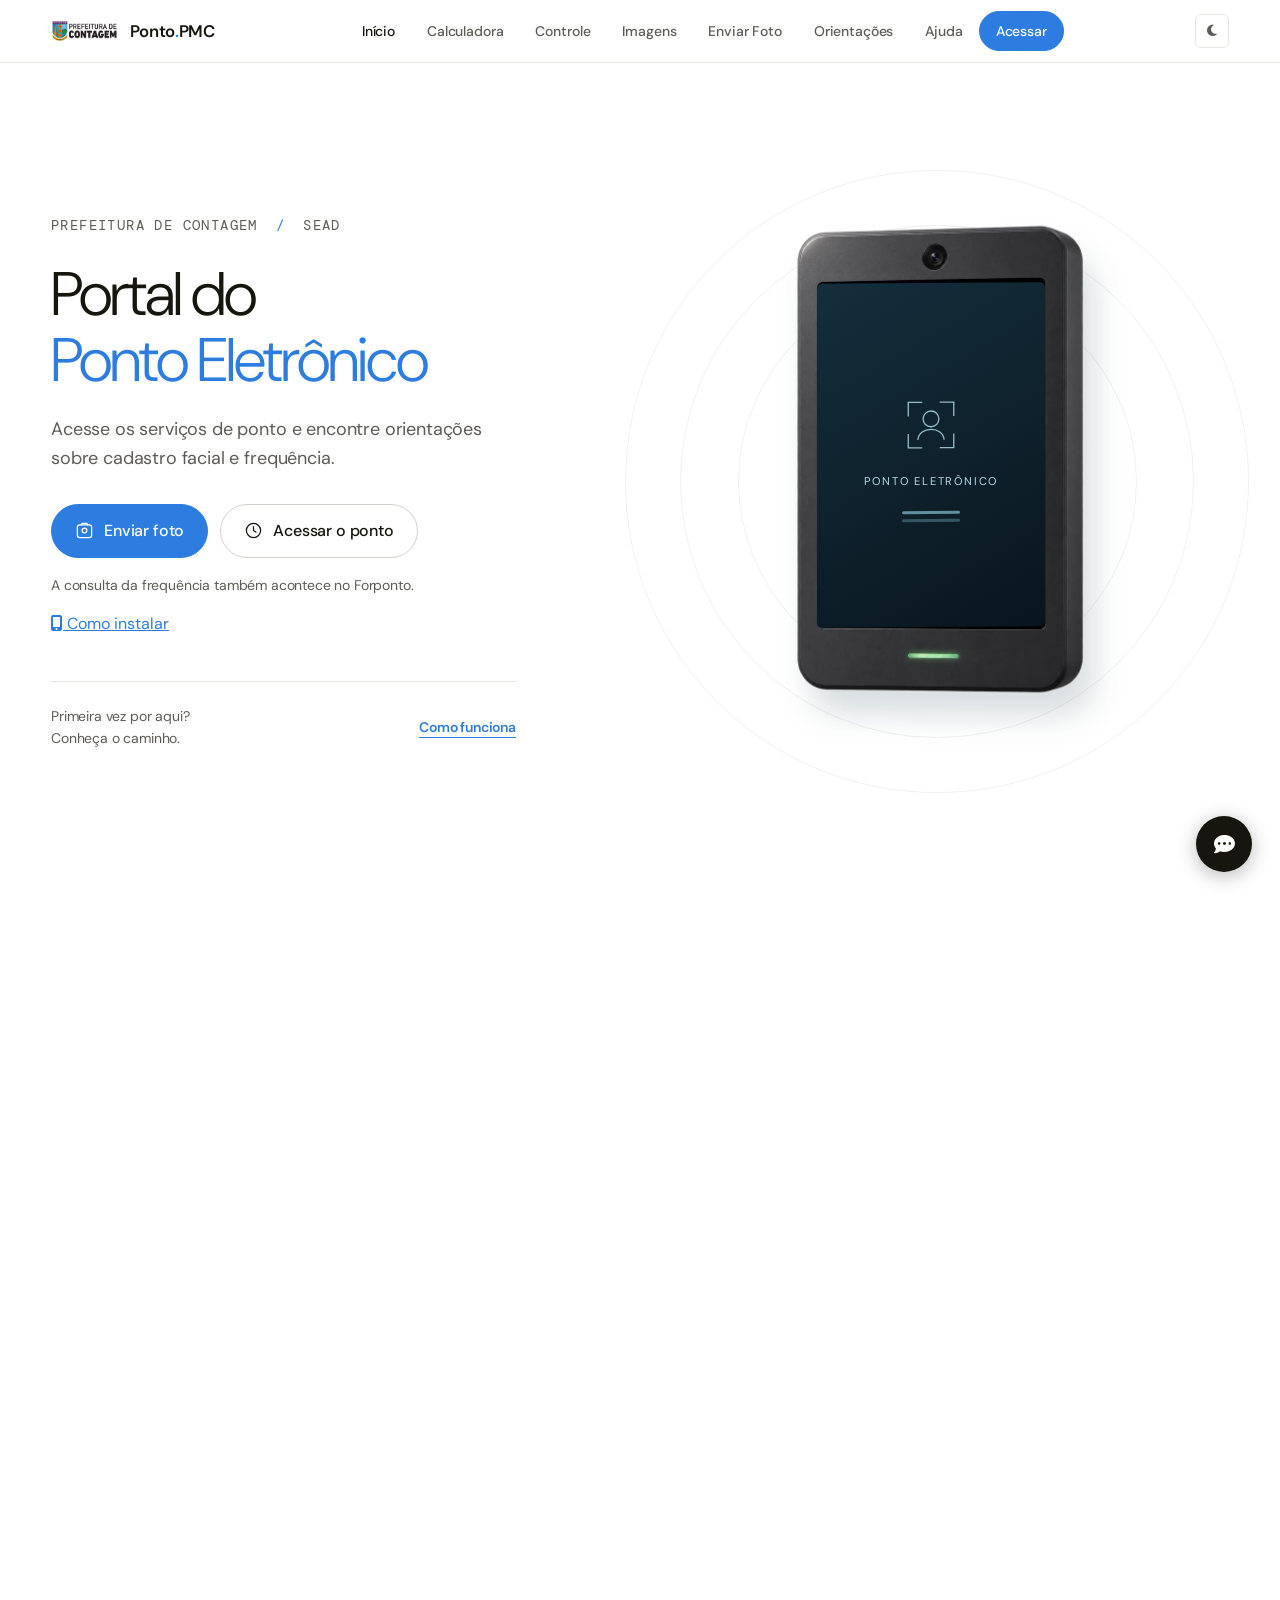
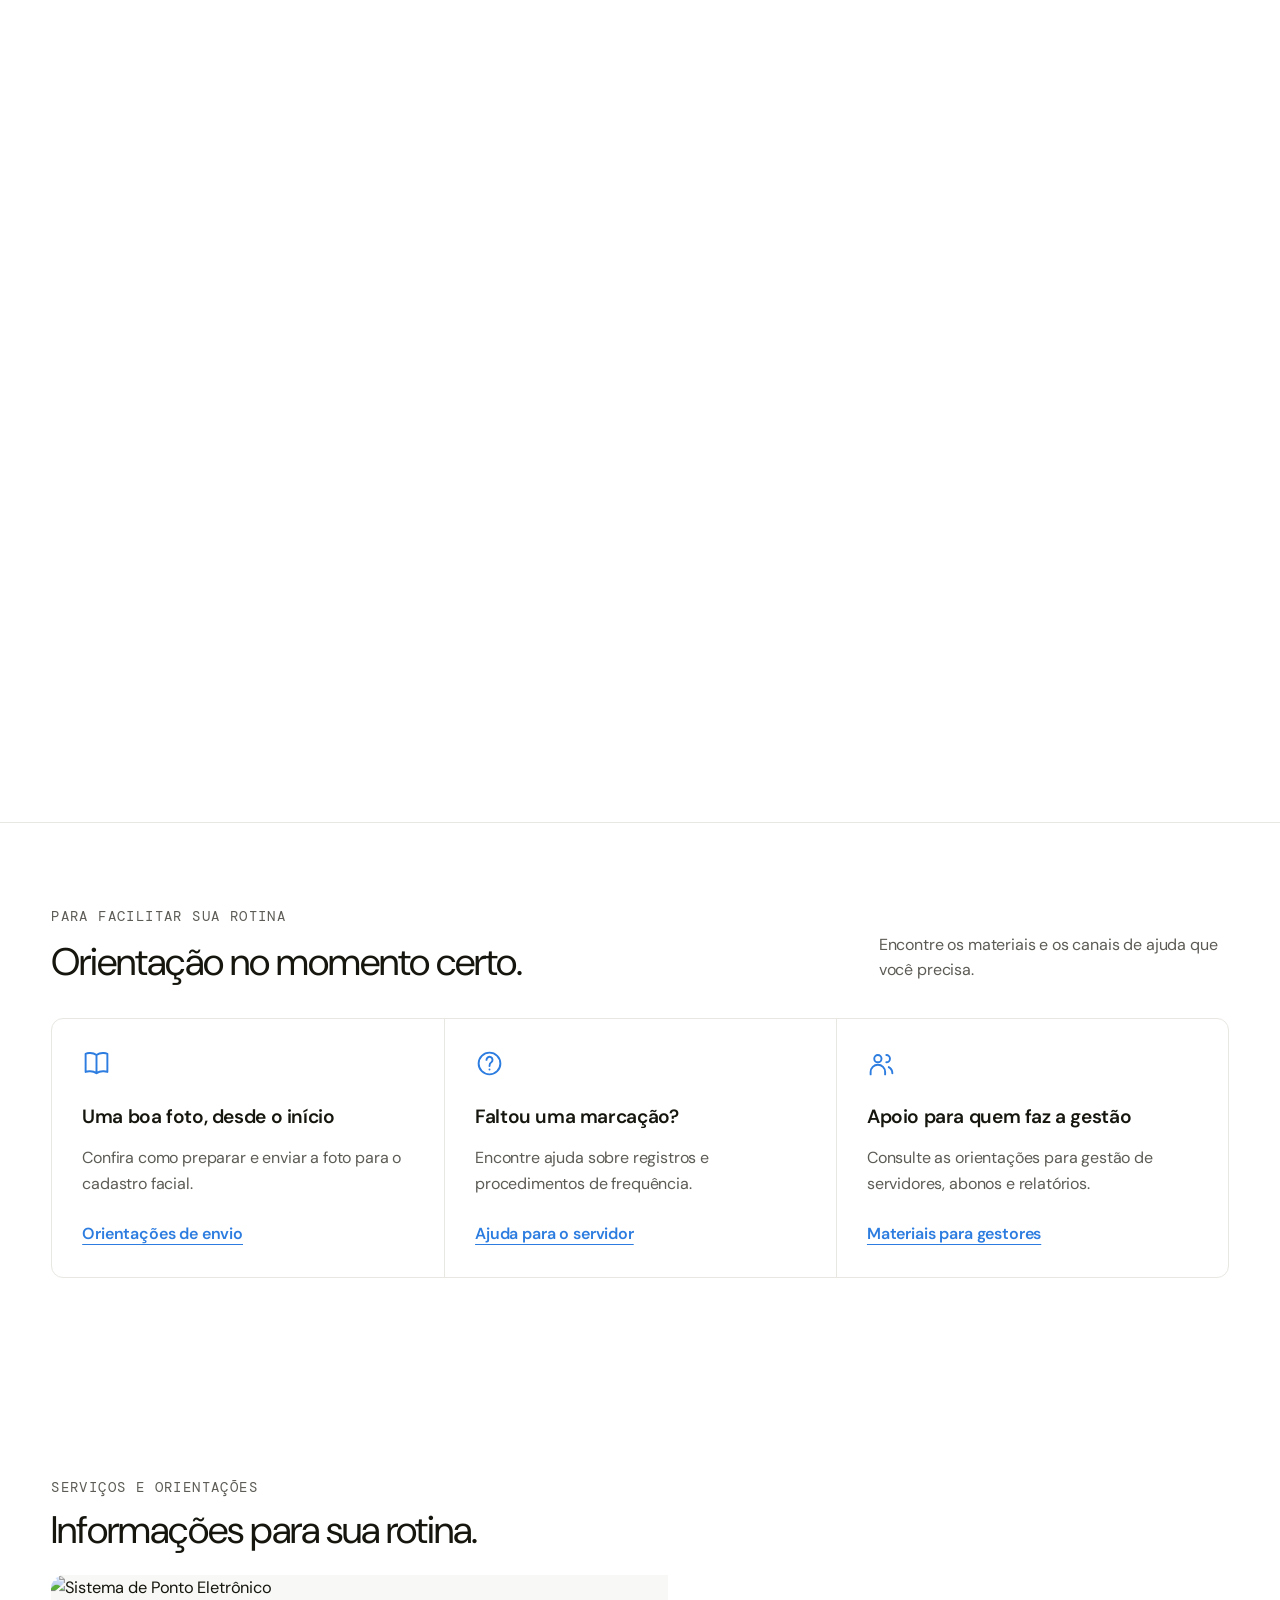
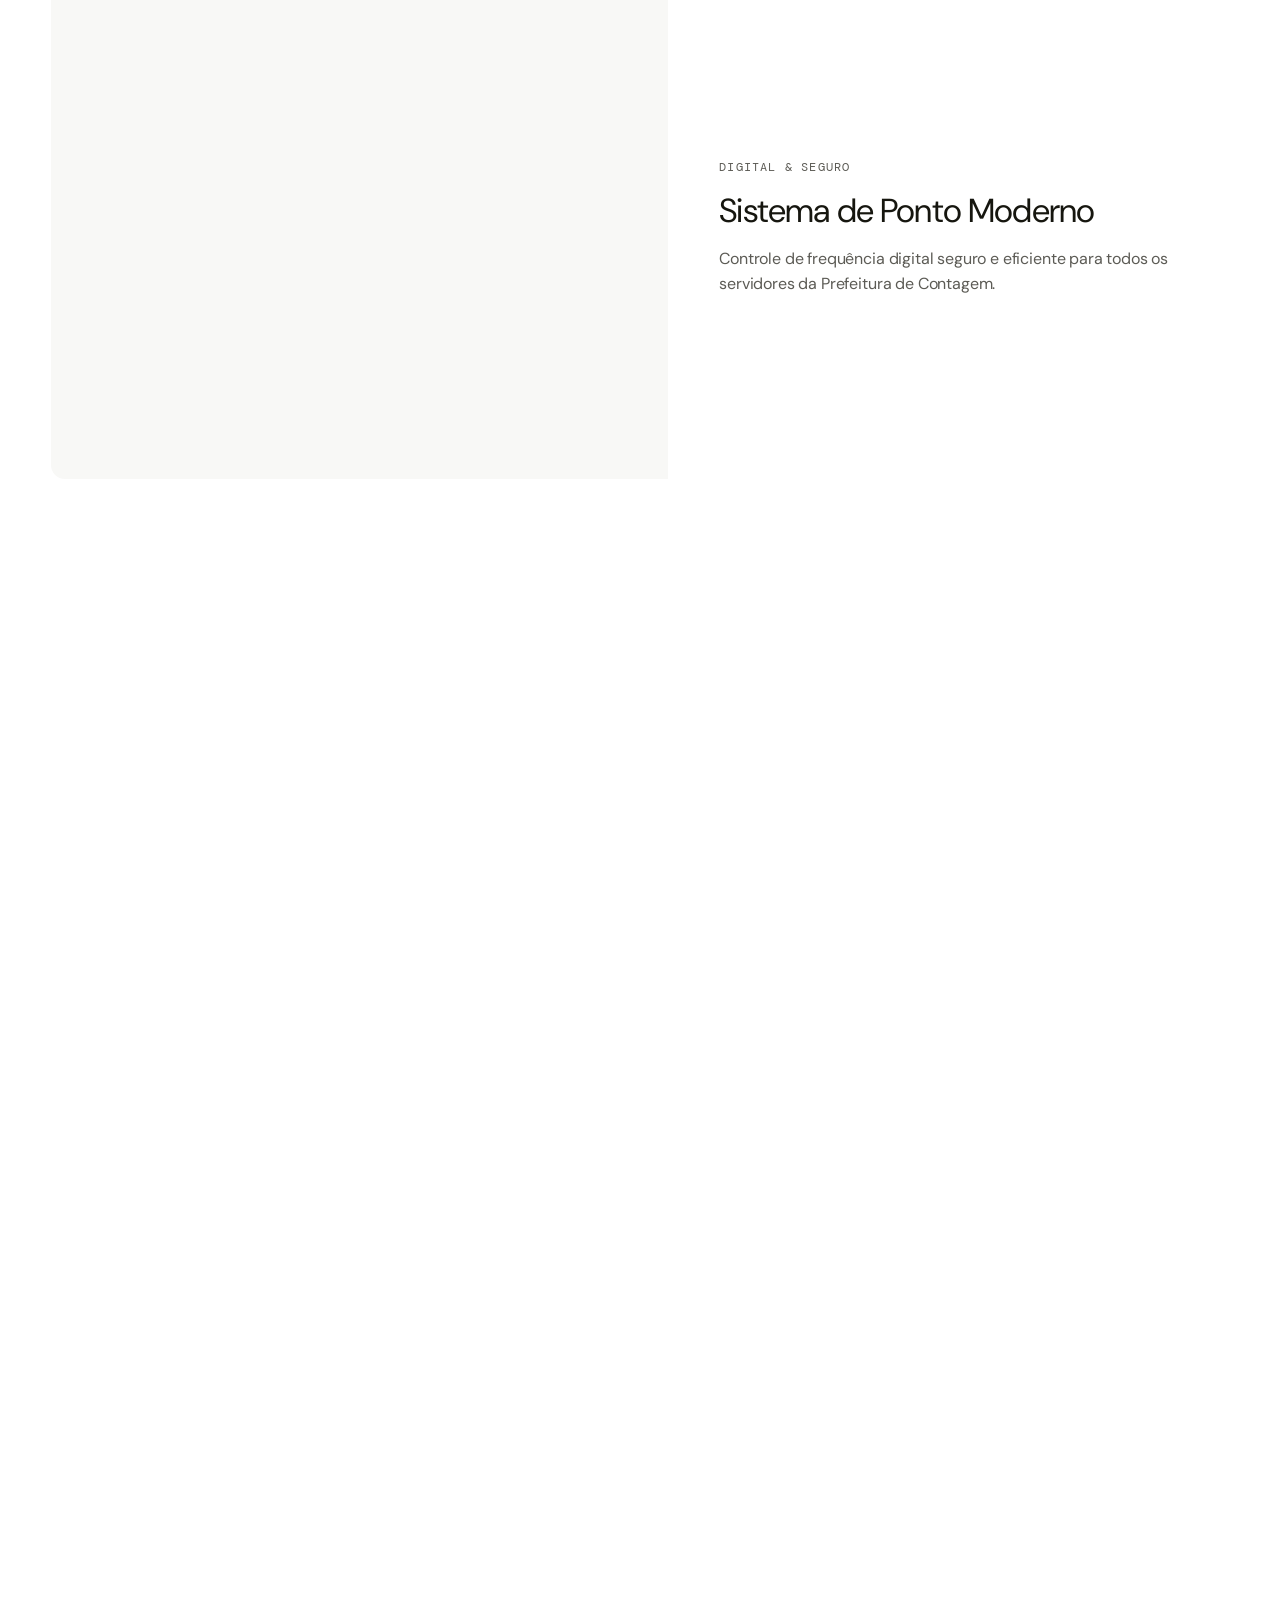
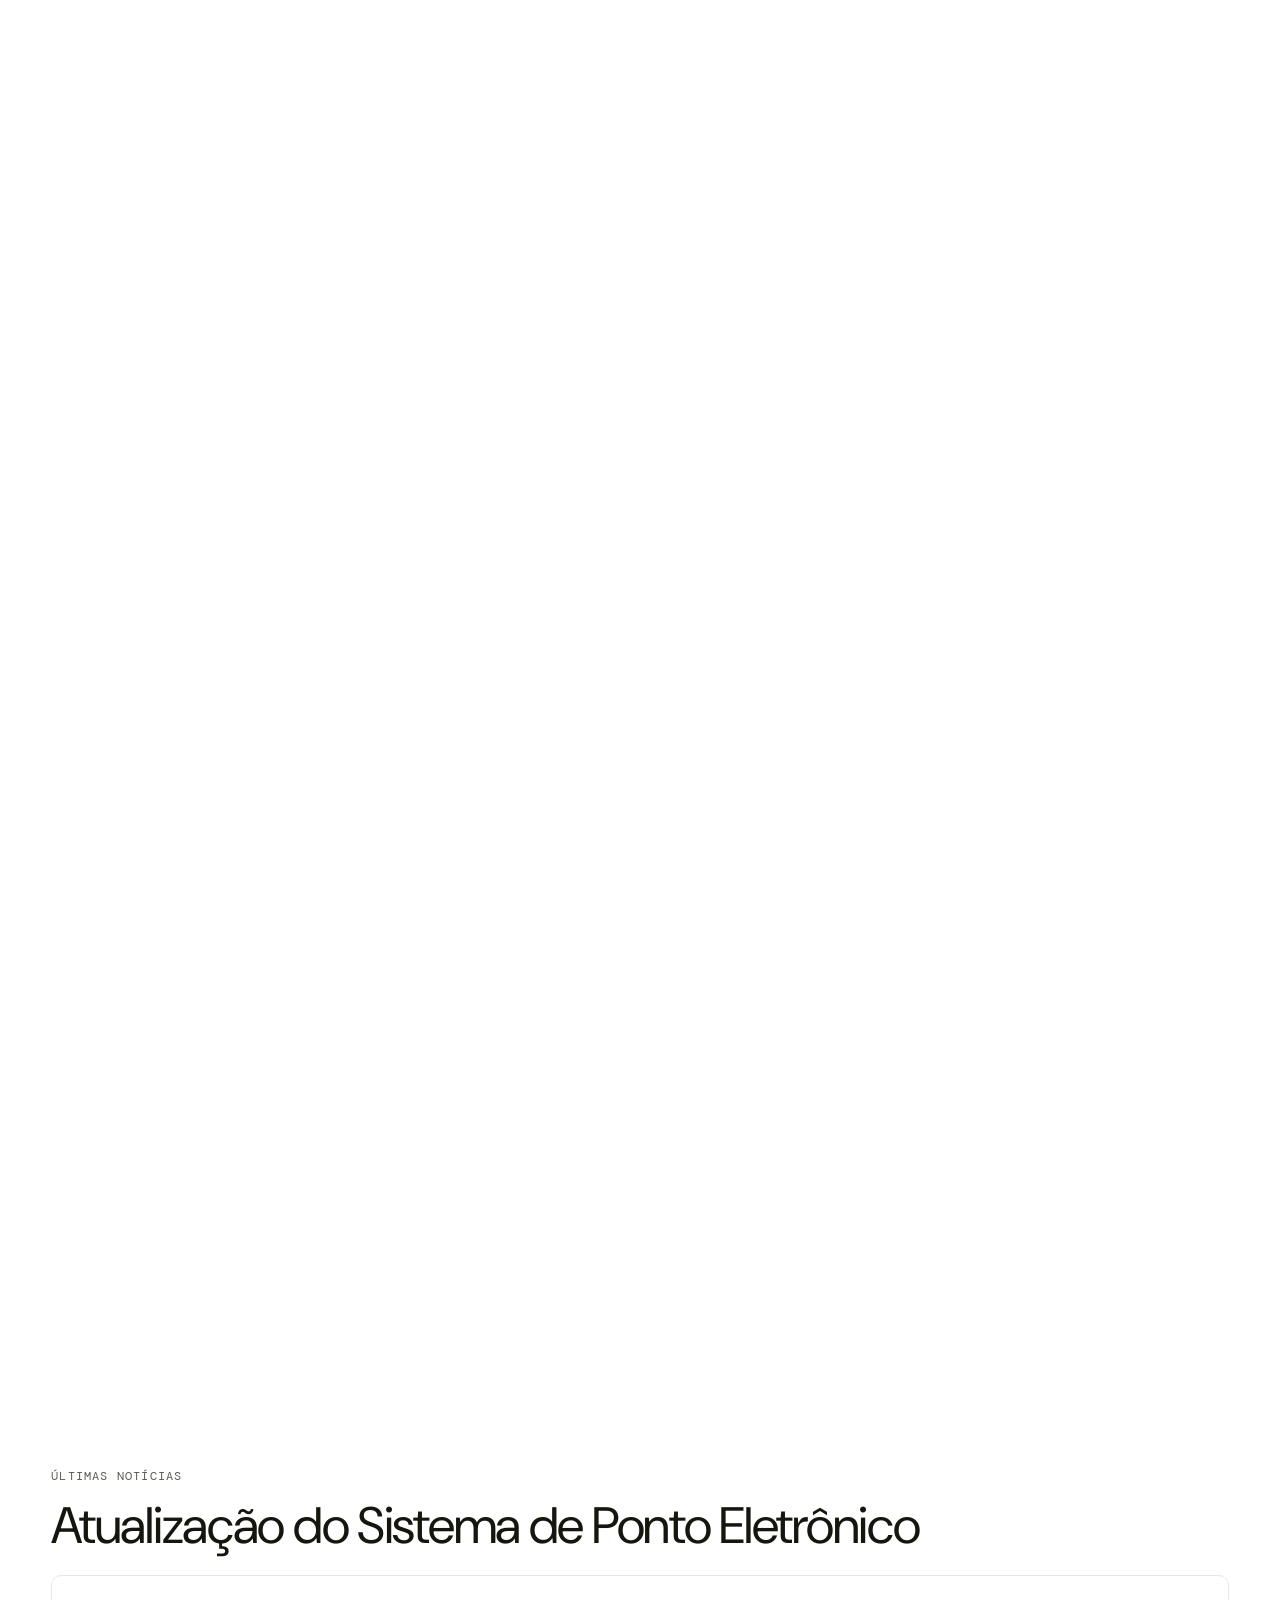
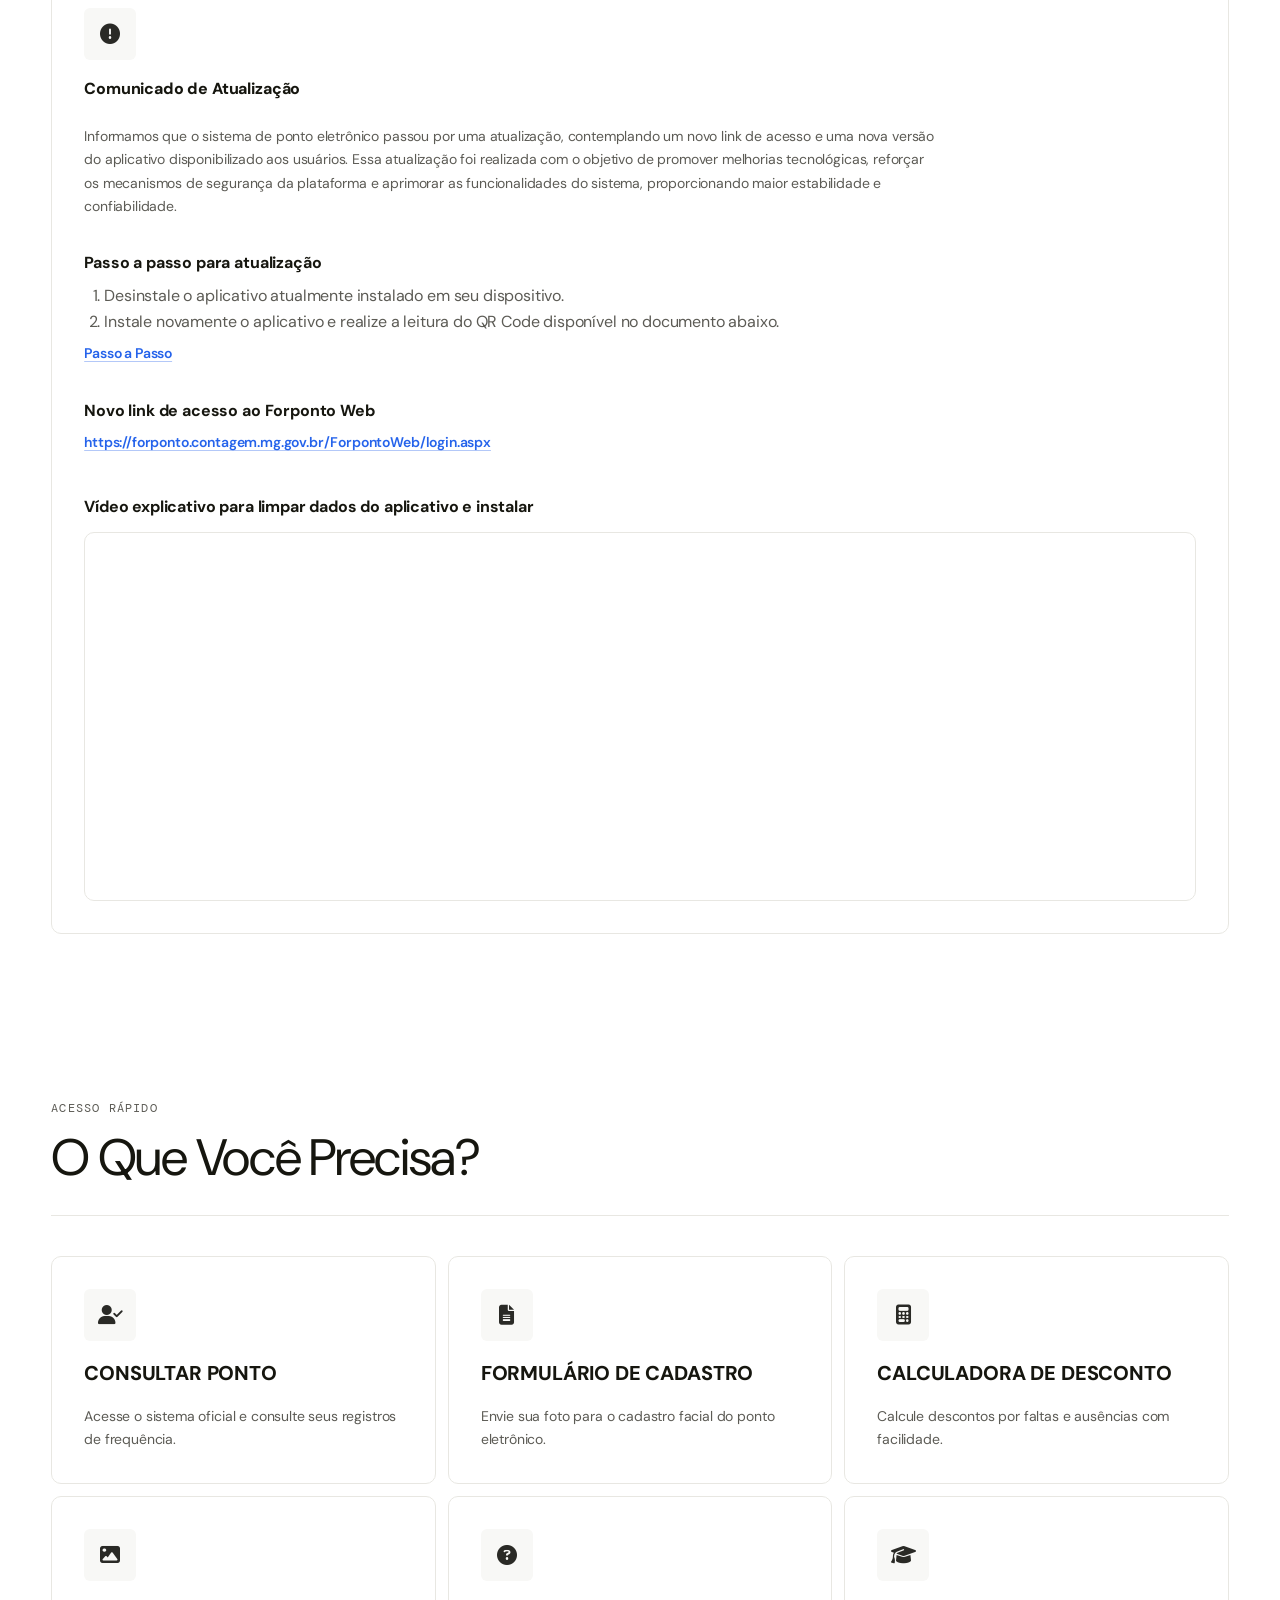
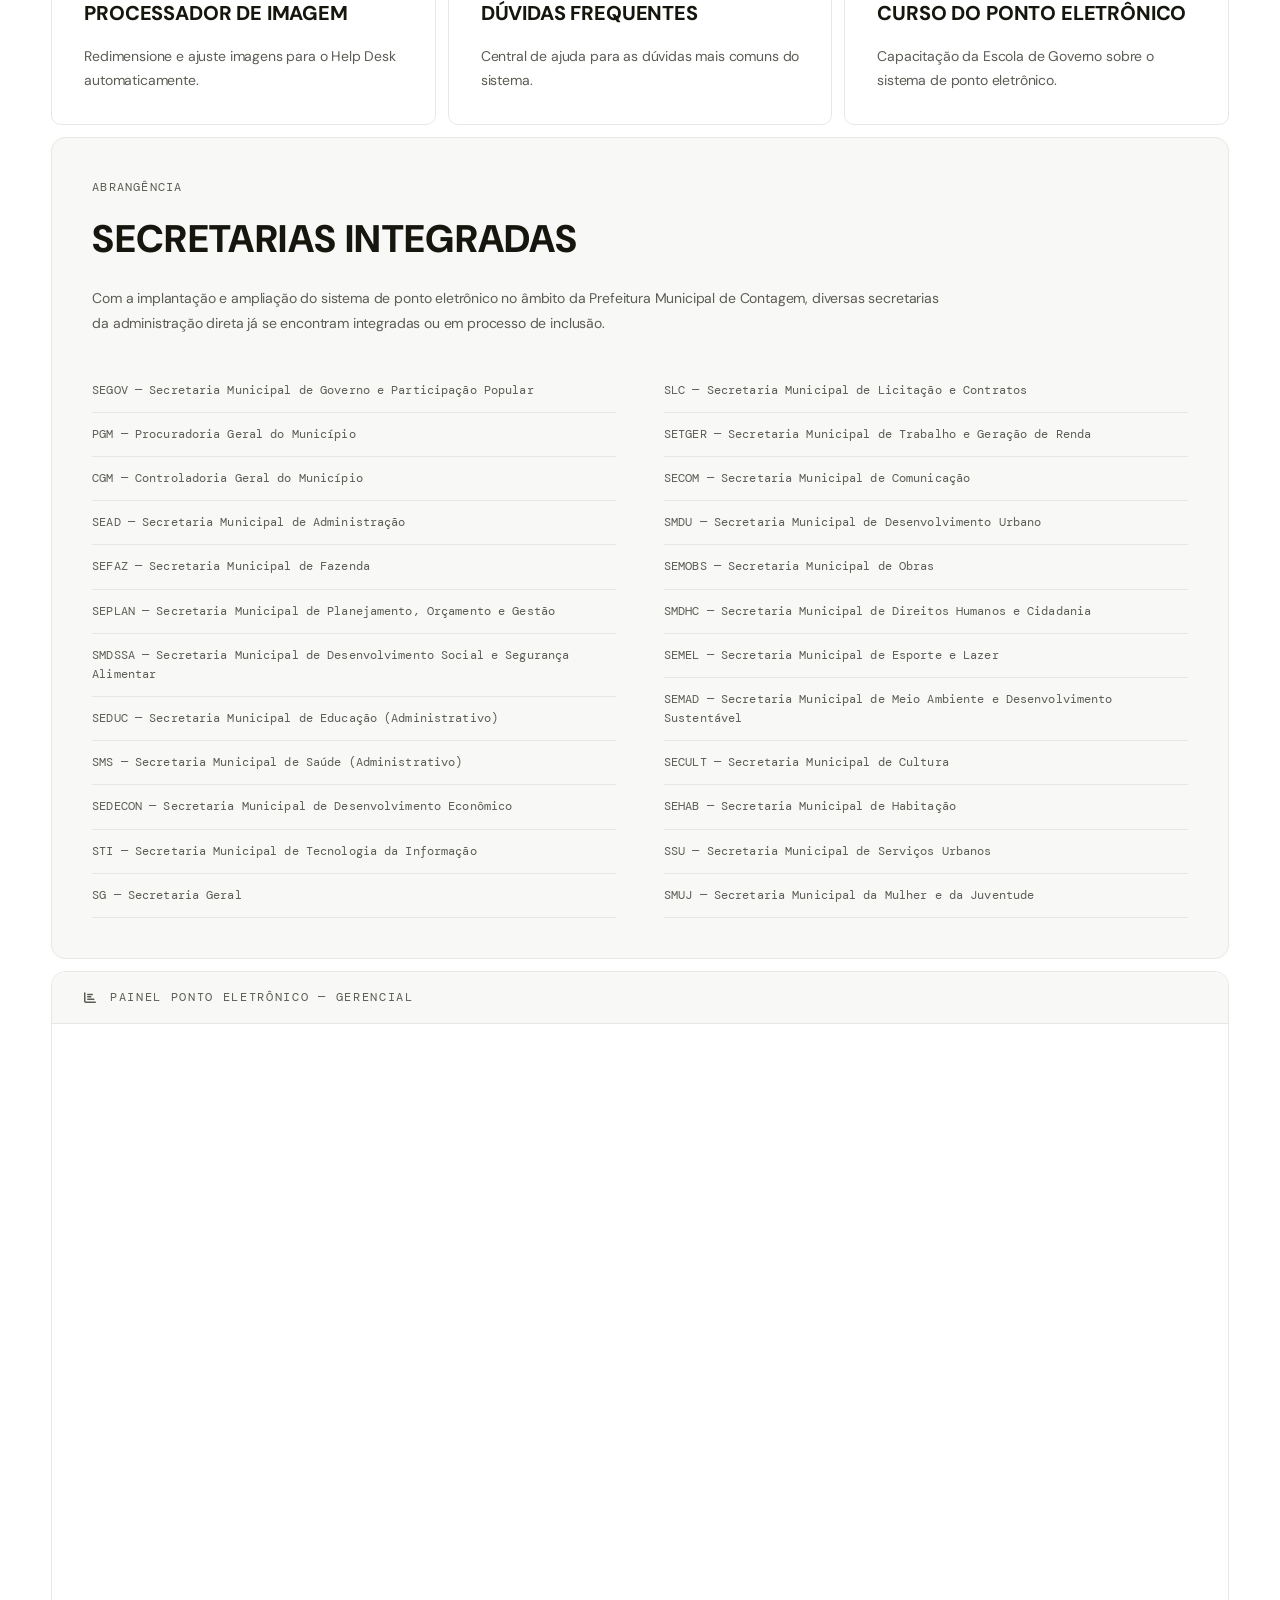
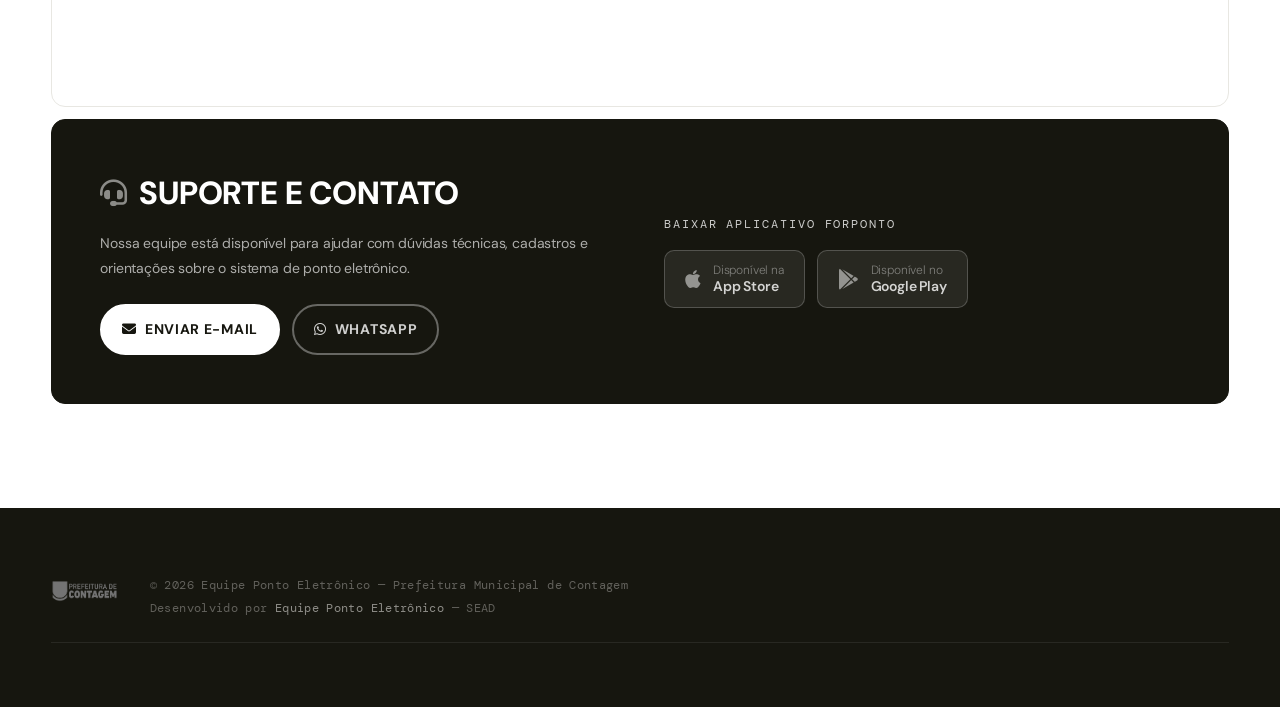
==== index.html @ c99c2c7b "Add files via upload" ====
<!DOCTYPE html>
<html lang="pt-BR">
<head>
  <meta charset="UTF-8" />
  <meta name="viewport" content="width=device-width, initial-scale=1.0" />
  <title>Portal do Ponto Eletrônico | Prefeitura de Contagem</title>
  <meta name="description" content="Acesse o ponto eletrônico de Contagem, envie sua foto para cadastro facial e encontre orientações sobre frequência." />
  <!-- Necessário para imagens do Google Drive não serem bloqueadas por política de referrer -->
  <meta name="referrer" content="no-referrer-when-downgrade" />
  <link rel="icon" type="image/png" href="https://i.ibb.co/fVRw238j/Ponto-removebg-preview.png" />
  <link rel="manifest" href="manifest.json" />
  <link rel="apple-touch-icon" href="icons/icon-192.png" />
  <meta name="theme-color" content="#ffffff" />
  <meta name="apple-mobile-web-app-capable" content="yes" />
  <meta name="apple-mobile-web-app-status-bar-style" content="default" />
  <link rel="stylesheet" href="style.css" />
  <link rel="stylesheet" href="faq.css" />
  <link href="https://cdnjs.cloudflare.com/ajax/libs/font-awesome/6.5.0/css/all.min.css" rel="stylesheet" />
  <link rel="stylesheet" href="accessibility.css" />
  <link rel="stylesheet" href="mobile-nav.css" />
  <link rel="stylesheet" href="home.css" />
  <noscript><link rel="stylesheet" href="home-static.css" /></noscript>
  <script src="home.js" defer></script>
  <script src="home-highlights.js" defer></script>
</head>
<body class="portal-home">
  <a class="skip-link" href="#main-content">Ir para o conteúdo principal</a>

  <!-- NAVBAR -->
  <nav class="site-nav" role="navigation" aria-label="Navegação principal">
    <div class="inner">
      <a class="nav-logo" href="index.html" aria-label="Ir para página inicial">
        <img src="assets/logo-prefeitura-contagem.png" alt="Prefeitura de Contagem" />
        <span class="nav-logo-text">Ponto<span>.</span>PMC</span>
      </a>
      <ul class="nav-links" id="navLinks" role="list">
        <li><a href="index.html" class="active" aria-current="page">Início</a></li>
        <li><a href="calculadora.html">Calculadora</a></li>
        <li><a href="controle.html">Controle</a></li>
        <li><a href="imagem.html">Imagens</a></li>
        <li><a href="foto.html">Enviar Foto</a></li>
        <li><a href="#orientacoes">Orientações</a></li>
        <li><a href="faq.html">Ajuda</a></li>
        <li>
          <a href="https://forponto.contagem.mg.gov.br/ForpontoWeb/login.aspx"
             target="_blank" rel="noopener"
             class="btn btn-primary btn-sm">
            Acessar
          </a>
        </li>
      </ul>
      <div class="nav-actions">
        <button class="theme-toggle-btn" id="themeToggle" aria-label="Alternar tema">
          <i class="fas fa-moon" id="themeIcon" aria-hidden="true"></i>
        </button>
        <button class="nav-hamburger" id="hamburger" aria-controls="navLinks" aria-label="Abrir menu" aria-expanded="false">
          <i class="fas fa-bars" aria-hidden="true"></i>
        </button>
      </div>
    </div>
  </nav>

  <main id="main-content" tabindex="-1">
    <section class="journey" aria-label="Conheça os serviços de ponto eletrônico">
      <div class="journey-layout container">
        <section class="home-intro" id="inicio" aria-labelledby="portal-title">
          <p class="home-kicker home-kicker-brand">PREFEITURA DE CONTAGEM <span aria-hidden="true">/</span> SEAD</p>
          <h1 id="portal-title">Portal do<br><span>Ponto Eletrônico</span></h1>
          <p class="home-lead">Acesse os serviços de ponto e encontre orientações sobre cadastro facial e frequência.</p>
          <div class="home-actions">
            <a class="home-button" href="foto.html"><svg viewBox="0 0 24 24" fill="none" stroke="currentColor" stroke-width="1.6" stroke-linecap="round" stroke-linejoin="round" aria-hidden="true"><rect x="3" y="5" width="18" height="16" rx="3"/><path d="m8 5 1-2h6l1 2"/><circle cx="12" cy="12" r="3"/></svg>Enviar foto</a>
            <a class="home-button secondary" href="https://forponto.contagem.mg.gov.br/ForpontoWeb/login.aspx" target="_blank" rel="noopener noreferrer"><svg viewBox="0 0 24 24" fill="none" stroke="currentColor" stroke-width="1.6" stroke-linecap="round" stroke-linejoin="round" aria-hidden="true"><circle cx="12" cy="12" r="9"/><path d="M12 7v5l3 2"/></svg>Acessar o ponto</a>
          </div>
          <p class="frequency-hint">A consulta da frequência também acontece no Forponto.</p>
          <button type="button" id="installPortal" hidden>Instalar portal</button>
          <p id="installHelp" class="install-help" role="status" aria-live="polite" hidden></p>
          <div class="intro-bottom"><p>Primeira vez por aqui?<br>Conheça o caminho.</p><a class="home-link" href="#cadastro">Como funciona</a></div>
        </section>

        <div class="visual-column">
          <div class="visual-sticky">
            <div class="demo-stage" aria-hidden="true">
              <div class="demo-orbit"></div>
              <div class="terminal">
                <img class="terminal-image" src="assets/home/terminal.webp" srcset="assets/home/terminal-mobile.webp 430w, assets/home/terminal.webp 814w" sizes="(max-width: 900px) 220px, (max-height: 650px) 220px, 46vw" width="814" height="1086" alt="" fetchpriority="high" />
                <div class="terminal-screen">
                  <div class="standby"><svg viewBox="0 0 64 64" fill="none" stroke-width="1.5"><path d="M6 22V6h16m20 0h16v16M6 42v16h16m20 0h16V42"/><circle cx="32" cy="25" r="9"/><path d="M17 49c1-16 29-16 30 0"/></svg><span>PONTO ELETRÔNICO</span><div class="standby-lines"></div></div>
                  <span class="confirm-symbol">✓</span>
                </div>
              </div>
              <div class="photo-travel"><img src="assets/home/retrato-ficticio.webp" width="240" height="300" alt="" loading="lazy" /><span class="photo-corners"></span></div>
              <div class="time-travel">08:00</div>
              <div class="report-card"><p class="report-label">Exemplo fictício</p><h3>Espelho de ponto</h3><table><thead><tr><th>Data</th><th>Marcação</th><th>Tipo</th></tr></thead><tbody><tr><td>05/11</td><td class="destination"><span>08:00</span></td><td>Entrada</td></tr></tbody></table><p class="report-foot">Uma marcação na sua frequência.</p></div>
            </div>
          </div>
        </div>

        <section class="home-step" id="cadastro" aria-labelledby="cadastro-title">
          <span class="step-label">Cadastro facial</span>
          <h2 id="cadastro-title">Tudo começa<br>com a sua foto.</h2>
          <p>Envie sua foto pelo formulário de cadastro facial. Antes do envio, consulte as orientações de enquadramento e os requisitos publicados na página.</p>
          <a class="home-link" href="foto.html">Enviar foto e ver orientações</a>
          <p class="step-note">O envio da foto faz parte do cadastro. A demonstração não representa aprovação automática.</p>
          <figure class="static-scene"><img src="assets/home/cena-cadastro.webp" alt="Foto de uma pessoa fictícia enquadrada no visor do terminal de ponto." width="960" height="700" loading="lazy" /><figcaption>Foto no visor.</figcaption></figure>
        </section>

        <section class="home-step" id="registro" aria-labelledby="registro-title">
          <span class="step-label">Registro de ponto</span>
          <h2 id="registro-title">Um registro.<br>Parte da sua rotina.</h2>
          <p>A modalidade de marcação depende da orientação aplicável ao servidor. Utilize o equipamento facial ou o Ponto Web conforme as orientações da sua unidade.</p>
          <a class="home-link" href="https://forponto.contagem.mg.gov.br/ForpontoWeb/login.aspx" target="_blank" rel="noopener noreferrer">Acessar o Forponto</a>
          <p class="step-note">Tem dúvidas sobre a marcação? Consulte a Central de Ajuda ou fale com a equipe do Ponto Eletrônico.</p>
          <figure class="static-scene"><img src="assets/home/cena-registro.webp" alt="Terminal com horário fictício 08:00 e um sinal ilustrativo de confirmação." width="960" height="700" loading="lazy" /><figcaption>Horário registrado.</figcaption></figure>
        </section>

        <section class="home-step" id="frequencia" aria-labelledby="frequencia-title">
          <span class="step-label">Consulta da frequência</span>
          <h2 id="frequencia-title">Sua jornada,<br>em um só lugar.</h2>
          <p>Acompanhe seus registros no espelho de ponto, dentro do Forponto. No exemplo ao lado, o horário de 08:00 passa a compor uma linha da frequência.</p>
          <a class="home-link" href="https://forponto.contagem.mg.gov.br/ForpontoWeb/login.aspx" target="_blank" rel="noopener noreferrer">Consultar no Forponto</a>
          <p class="step-note">Faltou uma marcação? Consulte as orientações na Central de Ajuda e verifique o procedimento com sua unidade.</p>
          <figure class="static-scene"><img src="assets/home/cena-frequencia.webp" alt="Exemplo fictício de espelho de ponto com uma entrada às 08:00." width="960" height="700" loading="lazy" /><figcaption>Horário no espelho de ponto.</figcaption></figure>
        </section>
      </div>
    </section>

    <div class="container">
      <section class="home-orientations" id="orientacoes" aria-labelledby="orientacoes-title">
        <div class="home-section-top"><div><span class="step-label">Para facilitar sua rotina</span><h2 id="orientacoes-title">Orientação no momento certo.</h2></div><p>Encontre os materiais e os canais de ajuda que você precisa.</p></div>
        <div class="orientation-grid">
          <article class="orientation-card"><svg viewBox="0 0 24 24" fill="none" stroke="currentColor" stroke-width="1.6" stroke-linecap="round" stroke-linejoin="round" aria-hidden="true"><path d="M12 5C8 2 3 4 3 4v15s5-2 9 1c4-3 9-1 9-1V4s-5-2-9 1Zm0 0v15"/></svg><h3>Uma boa foto, desde o início</h3><p>Confira como preparar e enviar a foto para o cadastro facial.</p><a class="home-link" href="foto.html">Orientações de envio</a></article>
          <article class="orientation-card"><svg viewBox="0 0 24 24" fill="none" stroke="currentColor" stroke-width="1.6" stroke-linecap="round" stroke-linejoin="round" aria-hidden="true"><circle cx="12" cy="12" r="9"/><path d="M9.5 9a2.5 2.5 0 1 1 4 2c-1 .6-1.5 1-1.5 3m0 3h.01"/></svg><h3>Faltou uma marcação?</h3><p>Encontre ajuda sobre registros e procedimentos de frequência.</p><a class="home-link" href="faq.html#usuario">Ajuda para o servidor</a></article>
          <article class="orientation-card"><svg viewBox="0 0 24 24" fill="none" stroke="currentColor" stroke-width="1.6" stroke-linecap="round" stroke-linejoin="round" aria-hidden="true"><circle cx="9" cy="8" r="3"/><path d="M3 21v-2a6 6 0 0 1 12 0v2m1-16a3 3 0 0 1 0 6m2 4a6 6 0 0 1 3 5"/></svg><h3>Apoio para quem faz a gestão</h3><p>Consulte as orientações para gestão de servidores, abonos e relatórios.</p><a class="home-link" href="faq.html#gestor">Materiais para gestores</a></article>
        </div>
      </section>

      <!-- CAROUSEL -->
      <section class="modern-carousel scroll-highlights" id="informacoes" aria-labelledby="highlights-title"><div class="highlights-pin"><div class="highlights-heading"><span class="step-label">Serviços e orientações</span><h2 id="highlights-title">Informações para sua rotina.</h2></div>
        <div class="carousel-wrapper">
          <div class="carousel-track" id="carouselTrack">

            <div class="carousel-item active">
              <div class="carousel-content">
                <div class="carousel-image">
                  <img src="https://lh3.googleusercontent.com/d/1boR5geD3cC2OT7HCd71V7aV7h6JuxRzr" alt="Sistema de Ponto Eletrônico" loading="lazy"/>
                </div>
                <div class="carousel-text">
                  <span class="eyebrow">Digital &amp; Seguro</span>
                  <h3>Sistema de Ponto Moderno</h3>
                  <p>Controle de frequência digital seguro e eficiente para todos os servidores da Prefeitura de Contagem.</p>
                </div>
              </div>
            </div>

            <div class="carousel-item">
              <div class="carousel-content">
                <div class="carousel-image">
                  <a href="https://drive.google.com/uc?id=19SWZsRNQ-8Bsw2WJKbl1MmO6sEXyFOXp" target="_self">
                    <img src="https://lh3.googleusercontent.com/d/1CUlh1LubDzA6FD3umnxBwYyg--aT_yEx" alt="Legislação do Ponto Eletrônico" loading="lazy"/>
                  </a>
                </div>
                <div class="carousel-text">
                  <span class="eyebrow">Legislação</span>
                  <h3>Marco Legal do Controle de Ponto</h3>
                  <p>Decreto Nº 1237, de 06 de Junho de 2024</p>
                  <p>Portaria SEAD Nº. 13, de 04 de Junho de 2025</p><a class="home-link" href="https://drive.google.com/uc?id=19SWZsRNQ-8Bsw2WJKbl1MmO6sEXyFOXp">Consultar legislação</a>
                </div>
              </div>
            </div>

            <div class="carousel-item">
              <div class="carousel-content">
                <button type="button" class="carousel-image app-download-image" onclick="redirectToAppStore()" aria-label="Baixar aplicativo Forponto">
                  <img src="https://lh3.googleusercontent.com/d/1h_pU8L-ES1XYBt2Xg-W1vllGnlDdbgXD" alt="" loading="lazy"/>
                  <div class="download-overlay">
                    <i class="fas fa-download" aria-hidden="true"></i>
                    <span>Baixar App</span>
                  </div>
                </button>
                <div class="carousel-text">
                  <span class="eyebrow">Mobile</span>
                  <h3>Acesso via Smartphone</h3>
                  <p>Consulte registros, baixe relatórios e acompanhe sua frequência diretamente pelo celular.</p>
                  <div class="os-detection" id="osDetection"><small>Detectando plataforma...</small></div>
                </div>
              </div>
            </div>

            <div class="carousel-item">
              <div class="carousel-content">
                <div class="carousel-image">
                  <img src="https://lh3.googleusercontent.com/d/1dtRwEeJxICbb_ubb5tHD4nhTMYv47X8U" alt="Suporte Técnico" loading="lazy"/>
                </div>
                <div class="carousel-text">
                  <span class="eyebrow">Suporte</span>
                  <h3>Atendimento Especializado</h3>
                  <p>Nossa equipe está pronta para ajudar com dúvidas, problemas técnicos e orientações sobre o sistema.</p><a class="home-link" href="#suporte-title">Encontrar atendimento</a>
                </div>
              </div>
            </div>

            <div class="carousel-item">
              <div class="carousel-content">
                <div class="carousel-image">
                  <img src="https://lh3.googleusercontent.com/d/1odnmFB0usfYO13DNaLhBCLWtjs7AmWb0" alt="Relatórios" loading="lazy"/>
                </div>
                <div class="carousel-text">
                  <span class="eyebrow">Relatórios</span>
                  <h3>Histórico Detalhado</h3>
                  <p>Acesso completo ao histórico de frequência com relatórios organizados e fáceis de entender.</p><a class="home-link" href="https://forponto.contagem.mg.gov.br/ForpontoWeb/login.aspx" target="_blank" rel="noopener noreferrer">Consultar no Forponto</a>
                </div>
              </div>
            </div>

          </div>
        </div>

      </div></section>

      <!-- ÚLTIMAS NOTÍCIAS -->
      <section class="section-sm latest-news" aria-label="Últimas notícias">
        <div class="section-header-row" style="border-bottom: none; padding-bottom:0; margin-bottom:var(--sp-6)">
          <div>
            <span class="eyebrow">Últimas Notícias</span>
            <h2 class="display-2" style="margin-top:var(--sp-3)">Atualização do Sistema de Ponto Eletrônico</h2>
          </div>
        </div>

        <div class="card-grid" style="grid-template-columns: 1fr; gap: var(--sp-3); margin-bottom: var(--sp-8);">
          <div class="action-card" style="background:var(--surface); border-color:var(--border);">
            <h2 style="font-size:1rem; text-transform:none;"><i class="fas fa-exclamation-circle"></i> Comunicado de Atualização</h2>
            <p style="color:var(--text-secondary); margin-top: .5rem;">
              Informamos que o sistema de ponto eletrônico passou por uma atualização, contemplando um novo link de acesso e uma nova versão do aplicativo disponibilizado aos usuários. Essa atualização foi realizada com o objetivo de promover melhorias tecnológicas, reforçar os mecanismos de segurança da plataforma e aprimorar as funcionalidades do sistema, proporcionando maior estabilidade e confiabilidade.
            </p>

            <div style="margin-top: var(--sp-4);">
              <strong>Passo a passo para atualização</strong>
              <ol style="margin-top: .5rem; color:var(--text-secondary); line-height:1.6; padding-left: var(--sp-5);">
                <li>Desinstale o aplicativo atualmente instalado em seu dispositivo.</li>
                <li>Instale novamente o aplicativo e realize a leitura do QR Code disponível no documento abaixo.</li>
              </ol>
              <p style="margin-top:.5rem"><a href="https://drive.google.com/file/d/1cm0bJ8hIYP32ZGQyjnZ1IWoB-5TsN4Wq/view?usp=sharing" target="_blank" rel="noopener" class="chat-link">Passo a Passo</a></p>
            </div>

            <div style="margin-top: var(--sp-4);">
              <strong>Novo link de acesso ao Forponto Web</strong>
              <p style="margin-top:.5rem"><a href="https://forponto.contagem.mg.gov.br/ForpontoWeb/login.aspx" target="_blank" rel="noopener" class="chat-link">https://forponto.contagem.mg.gov.br/ForpontoWeb/login.aspx</a></p>
            </div>

            <div style="margin-top: var(--sp-6);">
              <strong>Vídeo explicativo para limpar dados do aplicativo e instalar</strong>
              <div style="margin-top: .75rem; border:1.5px solid var(--border); border-radius:var(--radius-lg); overflow:hidden;">
                <iframe src="https://drive.google.com/file/d/1DRlqUfTeOkfvBlezkiCpL0QPOw9q-E1F/preview" title="Vídeo de atualização do Forponto" loading="lazy" style="width:100%; height:360px; border:0;"></iframe>
              </div>
            </div>
          </div>
        </div>
      </section>

      <!-- ACTION CARDS -->
      <section class="section-sm" id="recursos" aria-label="Acesso rápido">
        <div class="section-header-row">
          <div>
            <span class="eyebrow">Acesso Rápido</span>
            <h2 class="display-2" style="margin-top:var(--sp-3)">O Que Você Precisa?</h2>
          </div>
        </div>

        <div class="card-grid">

          <a class="action-card" href="https://forponto.contagem.mg.gov.br/ForpontoWeb/login.aspx" target="_blank" rel="noopener noreferrer">
            <h2><i class="fas fa-user-check"></i> Consultar Ponto</h2>
            <p>Acesse o sistema oficial e consulte seus registros de frequência.</p>
          </a>

          <a class="action-card" href="foto.html">
            <h2><i class="fas fa-file-alt"></i> Formulário de Cadastro</h2>
            <p>Envie sua foto para o cadastro facial do ponto eletrônico.</p>
          </a>

          <a class="action-card" href="calculadora.html">
            <h2><i class="fas fa-calculator"></i> Calculadora de Desconto</h2>
            <p>Calcule descontos por faltas e ausências com facilidade.</p>
          </a>

          <a class="action-card" href="imagem.html">
            <h2><i class="fas fa-image"></i> Processador de Imagem</h2>
            <p>Redimensione e ajuste imagens para o Help Desk automaticamente.</p>
          </a>

          <a class="action-card" href="faq.html">
            <h2><i class="fas fa-question-circle"></i> Dúvidas Frequentes</h2>
            <p>Central de ajuda para as dúvidas mais comuns do sistema.</p>
          </a>

          <a class="action-card" href="http://egcontagemead.contagem.mg.gov.br/course/view.php?id=274" target="_blank" rel="noopener noreferrer">
            <h2><i class="fas fa-graduation-cap"></i> Curso do Ponto Eletrônico</h2>
            <p>Capacitação da Escola de Governo sobre o sistema de ponto eletrônico.</p>
          </a>

          <!-- DEPARTMENTS -->
          <section class="departments" aria-label="Secretarias contempladas">
            <span class="eyebrow">Abrangência</span>
            <h2 class="departments-title" style="margin-top:var(--sp-3)">Secretarias Integradas</h2>
            <p class="departments-subtitle">Com a implantação e ampliação do sistema de ponto eletrônico no âmbito da Prefeitura Municipal de Contagem, diversas secretarias da administração direta já se encontram integradas ou em processo de inclusão.</p>
            <ul>
              <li>SEGOV — Secretaria Municipal de Governo e Participação Popular</li>
              <li>PGM — Procuradoria Geral do Município</li>
              <li>CGM — Controladoria Geral do Município</li>
              <li>SEAD — Secretaria Municipal de Administração</li>
              <li>SEFAZ — Secretaria Municipal de Fazenda</li>
              <li>SEPLAN — Secretaria Municipal de Planejamento, Orçamento e Gestão</li>
              <li>SMDSSA — Secretaria Municipal de Desenvolvimento Social e Segurança Alimentar</li>
              <li>SEDUC — Secretaria Municipal de Educação (Administrativo)</li>
              <li>SMS — Secretaria Municipal de Saúde (Administrativo)</li>
              <li>SEDECON — Secretaria Municipal de Desenvolvimento Econômico</li>
              <li>STI — Secretaria Municipal de Tecnologia da Informação</li>
              <li>SG — Secretaria Geral</li>
              <li>SLC — Secretaria Municipal de Licitação e Contratos</li>
              <li>SETGER — Secretaria Municipal de Trabalho e Geração de Renda</li>
              <li>SECOM — Secretaria Municipal de Comunicação</li>
              <li>SMDU — Secretaria Municipal de Desenvolvimento Urbano</li>
              <li>SEMOBS — Secretaria Municipal de Obras</li>
            
              <li>SMDHC — Secretaria Municipal de Direitos Humanos e Cidadania</li>
              <li>SEMEL — Secretaria Municipal de Esporte e Lazer</li>
              <li>SEMAD — Secretaria Municipal de Meio Ambiente e Desenvolvimento Sustentável</li>
              <li>SECULT — Secretaria Municipal de Cultura</li>
              <li>SEHAB — Secretaria Municipal de Habitação</li>
              <li>SSU — Secretaria Municipal de Serviços Urbanos</li>
              <li>SMUJ — Secretaria Municipal da Mulher e da Juventude</li>
            </ul>
          </section>

          <!-- POWER BI -->
          <section class="powerbi-section" aria-label="Painel Gerencial">
            <div class="powerbi-label">
              <i class="fas fa-chart-bar"></i>
              Painel Ponto Eletrônico — Gerencial
            </div>
            <div class="powerbi-embed">
              <iframe title="Ponto Eletrônico Gerencial"
                src="https://app.powerbi.com/view?r=eyJrIjoiOTc1ZWMxOGItNDBjNy00NDVkLWJiYjItMzQxODNiMDljZmFhIiwidCI6IjdhMzMwYjczLTZjMWQtNDA1My1hNmZmLWUzNzliZWZjODA1YiJ9"
                allowfullscreen loading="lazy"></iframe>
            </div>
          </section>

          <!-- SUPPORT -->
          <section class="support-section" aria-labelledby="suporte-title">
            <div class="support-left">
              <h2 id="suporte-title"><i class="fas fa-headset"></i> Suporte e Contato</h2>
              <p>Nossa equipe está disponível para ajudar com dúvidas técnicas, cadastros e orientações sobre o sistema de ponto eletrônico.</p>
              <div class="support-links">
                <a href="mailto:pontoeletronico@contagem.mg.gov.br" target="_blank" rel="noopener noreferrer" class="support-button email-link">
                  <i class="fas fa-envelope"></i> Enviar E-mail
                </a>
                <a href="https://wa.me/553175130029" target="_blank" rel="noopener noreferrer" class="support-button whatsapp-link">
                  <i class="fab fa-whatsapp"></i> WhatsApp
                </a>
              </div>
            </div>
            <div class="support-right">
              <p class="store-title">Baixar Aplicativo Forponto</p>
              <div class="store-buttons" aria-label="Baixar aplicativo">
                <a class="store-btn" href="https://apps.apple.com/br/app/forponto-mobile/id6754690842" target="_blank" rel="noopener noreferrer" aria-label="App Store">
                  <i class="fa-brands fa-apple"></i>
                  <span><small>Disponível na</small> App Store</span>
                </a>
                <a class="store-btn" href="https://play.google.com/store/apps/details?id=br.com.tasksistemas.forpontomobile" target="_blank" rel="noopener noreferrer" aria-label="Google Play">
                  <i class="fa-brands fa-google-play"></i>
                  <span><small>Disponível no</small> Google Play</span>
                </a>
              </div>
            </div>
          </section>

        </div>
      </section>

    </div>
  </main>

  <!-- FOOTER -->
  <footer class="site-footer">
    <div class="container">
      <div class="footer-inner">
        <div class="footer-logo">
          <img src="assets/logo-prefeitura-contagem.png" alt="Logo Prefeitura de Contagem" />
        </div>
        <div>
          <p class="footer-copy">© 2026 Equipe Ponto Eletrônico — Prefeitura Municipal de Contagem</p>
          <p class="footer-dev">Desenvolvido por <a href="https://www.linkedin.com/in/italo-junio/" target="_blank" rel="noopener noreferrer">Equipe Ponto Eletrônico</a> — SEAD</p>
        </div>
      </div>
    </div>
  </footer>

  <!-- PapaParse & Fuse (needed by chat/FAQ) -->
  <script src="https://cdn.jsdelivr.net/npm/papaparse@5.4.1/papaparse.min.js" defer></script>
  <script src="faq-search.js" defer></script>
  <script src="faq.js" defer></script>

  <script src="script.js" defer></script>
  <script src="pwa.js" defer></script>

  <!-- CHAT (from faq.html) -->
  <button id="chatFab" class="chat-fab" aria-controls="chatModal" aria-label="Abrir assistente de ajuda" aria-expanded="false">
    <i class="fas fa-comment-dots chat-fab-icon"></i>
    <i class="fas fa-times chat-fab-close"></i>
    <span class="chat-fab-badge" id="chatBadge" style="display:none">1</span>
  </button>

  <div id="chatModal" class="chat-modal" role="dialog" aria-modal="true" aria-label="Assistente de Ajuda" style="display:none">
    <div class="chat-header">
      <div class="chat-header-info">
        <div class="chat-avatar"><i class="fas fa-robot"></i></div>
        <div>
          <p class="chat-header-name">Assistente Ponto.PMC</p>
          <p class="chat-header-status"><span class="chat-status-dot"></span> Central de ajuda</p>
        </div>
      </div>
      <div class="chat-header-actions">
        <button class="chat-header-btn" id="chatClearBtn" title="Limpar conversa" aria-label="Limpar conversa">
          <i class="fas fa-trash-alt"></i>
        </button>
        <button class="chat-header-btn" id="chatCloseBtn" aria-label="Fechar chat">
          <i class="fas fa-times"></i>
        </button>
      </div>
    </div>

    <div id="chatProfilePicker" class="chat-profile-picker">
      <p class="chat-profile-label">Qual é o seu perfil?</p>
      <div class="chat-profile-btns">
        <button class="chat-profile-btn" data-chat-profile="gestor">
          <i class="fas fa-user-tie"></i> Gestor
        </button>
        <button class="chat-profile-btn" data-chat-profile="usuario">
          <i class="fas fa-user"></i> Servidor
        </button>
      </div>
    </div>

    <div id="chatMessages" class="chat-messages" role="log" aria-live="polite"></div>

    <div class="chat-input-area">
      <div class="chat-input-wrap">
        <textarea
          id="chatInput"
          class="chat-input"
          placeholder="Digite sua dúvida…"
          rows="1" maxlength="1500"
          aria-label="Digite sua mensagem"
          disabled
        ></textarea>
        <button id="chatSendBtn" class="chat-send-btn" aria-label="Enviar" disabled>
          <i class="fas fa-paper-plane"></i>
        </button>
      </div>
      <p class="chat-disclaimer">Respostas da base de ajuda do Ponto.PMC</p>
    </div>
  </div>
  <!-- MODAL DOWNLOAD APP -->
  <div id="appDownloadModal" class="app-modal-overlay" style="display:none" role="dialog" aria-modal="true" aria-label="Baixar aplicativo Forponto">
    <div class="app-modal-box">
      <button class="app-modal-close" onclick="closeAppModal()" aria-label="Fechar">
        <i class="fas fa-times"></i>
      </button>
      <div class="app-modal-icon"><i class="fas fa-mobile-alt"></i></div>
      <h3 class="app-modal-title">Baixar Forponto</h3>
      <p class="app-modal-desc">Escolha a plataforma do seu celular:</p>
      <div class="app-modal-btns">
        <a id="appModalIosBtn" href="https://apps.apple.com/br/app/forponto-mobile/id6754690842" target="_blank" rel="noopener noreferrer" class="store-btn" onclick="closeAppModal()">
          <i class="fa-brands fa-apple"></i>
          <span><small>Disponível na</small> App Store</span>
        </a>
        <a id="appModalAndBtn" href="https://play.google.com/store/apps/details?id=br.com.tasksistemas.forpontomobile" target="_blank" rel="noopener noreferrer" class="store-btn" onclick="closeAppModal()">
          <i class="fa-brands fa-google-play"></i>
          <span><small>Disponível no</small> Google Play</span>
        </a>
      </div>
    </div>
  </div>



  <script src="accessibility.js" defer></script>
  <script src="https://vlibras.gov.br/app/vlibras-plugin.js" defer></script>
  <script type="module" src="mobile-nav.js"></script>

</body>
</html>
---- style.css ----
/* =====================================================
   style.css — Portal Principal
   Nike Premium · Athletic Minimalism · White-first
   ===================================================== */
@import url('tokens.css');

/* ===== HERO MAIN ===== */
.hero-band.main-hero {
  text-align: center;
  background: var(--bg);
  padding-top: 0;
  padding-bottom: var(--sp-12);
  border-bottom: 1.5px solid var(--border);
}
[data-theme="dark"] .hero-band.main-hero { background: var(--bg); }

.hero-band.main-hero .display-1 {
  color: var(--text-primary);
  max-width: 820px;
  margin-inline: auto;
  font-size: clamp(2.25rem, 5.5vw, 4.5rem);
  line-height: 1.06;
  text-wrap: balance;
}
.hero-band.main-hero .display-1 span { color: var(--accent); }

.hero-band.main-hero .lead {
  max-width: 480px;
  margin: var(--sp-5) auto 0;
  text-wrap: pretty;
}

.hero-brand-band {
  position: relative;
  isolation: isolate;
  width: 100vw;
  margin-left: calc(50% - 50vw);
  padding-block: var(--sp-6);
  margin-bottom: var(--sp-6);
  cursor: zoom-in;
  touch-action: none;
}
.hero-brand-band.is-magnifying { cursor: zoom-out; }
.hero-brand-band:focus-visible { outline: 2px solid var(--accent); outline-offset: -3px; }

.hero-text-field {
  position: absolute;
  inset: 0;
  z-index: 0;
  width: 100%;
  height: 100%;
  pointer-events: none;
}

.hero-text-lens {
  position: absolute;
  z-index: 2;
  border: 2px solid rgba(198, 220, 255, 0.85);
  border-radius: 50%;
  background: var(--bg);
  box-shadow: 0 0 0 5px rgba(107, 170, 245, 0.12), 0 8px 28px #0009;
  pointer-events: none;
}
.hero-text-lens[hidden] { display: none; }

.hero-brasao {
  position: relative;
  z-index: 1;
  display: block;
  width: clamp(144px, 16vw, 192px);
  max-width: 100%;
  height: auto;
  margin: 0 auto;
}
.hero-brasao[hidden] { display: none; }
.hero-brand-band.is-unified .hero-brasao { visibility: hidden; }

.hero-tagline {
  font-family: var(--font-mono);
  font-size: clamp(0.625rem, 1.2vw, 0.75rem);
  font-weight: 500;
  color: var(--text-secondary);
  letter-spacing: 0.12em;
  text-transform: uppercase;
  margin-bottom: var(--sp-5);
  text-wrap: balance;
}

.hero-cta-row {
  display: flex; gap: var(--sp-3); flex-wrap: wrap;
  justify-content: center;
  margin-top: var(--sp-8);
}

#installPortal[hidden], .install-help[hidden] { display: none !important; }
.install-help {
  max-width: 600px;
  margin: var(--sp-4) auto 0;
  color: var(--text-muted);
  font-size: var(--text-sm);
  line-height: 1.5;
}

/* Hero stat strip */
.hero-stats {
  display: grid;
  grid-template-columns: repeat(3, minmax(0, 1fr));
  gap: var(--sp-6);
  max-width: 640px;
  margin: var(--sp-10) auto 0;
  padding-top: var(--sp-6);
  border-top: 1.5px solid var(--border);
}
.hero-stat { text-align: center; }
.hero-stat-value {
  font-family: var(--font-display); font-weight: 500;
  font-size: clamp(1.5rem, 3vw, 2.25rem);
  color: var(--near-black);
  letter-spacing: -0.02em;
  line-height: 1;
  text-transform: uppercase;
}
[data-theme="dark"] .hero-stat-value { color: var(--white); }
.hero-stat-value span { color: var(--mid-gray); font-weight: 400; }
.hero-stat-label {
  font-size: clamp(0.5625rem, 1.3vw, 0.6875rem); color: var(--text-secondary);
  margin-top: var(--sp-2);
  font-family: var(--font-mono);
  letter-spacing: 0.08em;
  text-transform: uppercase;
}

/* ===== TICKER / MARQUEE ===== */
.ticker-band {
  background: var(--near-black);
  overflow: hidden;
  padding: var(--sp-3) 0;
  border-top: none;
  border-bottom: none;
}
[data-theme="dark"] .ticker-band { background: var(--black); }
.ticker-track {
  display: flex;
  gap: 0;
  animation: ticker 22s linear infinite;
  width: max-content;
}
.ticker-track span {
  font-family: var(--font-display);
  font-weight: 700;
  font-size: var(--text-sm);
  letter-spacing: 0.18em;
  text-transform: uppercase;
  color: rgba(255,255,255,0.7);
  padding: 0 var(--sp-8);
  white-space: nowrap;
}
.ticker-track span.sep {
  color: rgba(255,255,255,0.25);
  padding: 0;
}
@keyframes ticker {
  from { transform: translateX(0); }
  to   { transform: translateX(-50%); }
}

/* ===== CAROUSEL (AJUSTADO) ===== */
.modern-carousel { padding: var(--sp-16) 0 var(--sp-6); }

.carousel-wrapper {
  position: relative;
  background: var(--surface);
  border: 1.5px solid var(--border);
  border-radius: var(--radius-xl);
  overflow: hidden;
}

/* 1. O Track agora detém a altura obrigatória */
.carousel-track {
  position: relative;
  min-height: 360px; /* Altura para desktop */
  width: 100%;
}

/* 2. Todos os itens são absolutos, o tempo todo */
.carousel-item {
  position: absolute;
  inset: 0;
  width: 100%;
  height: 100%;
  opacity: 0;
  z-index: 1;
  transition: opacity 0.55s ease-in-out;
  pointer-events: none;
}

/* 3. O item ativo apenas ganha opacidade e interação, sem mudar o fluxo (position) */
.carousel-item.active {
  opacity: 1;
  z-index: 2;
  pointer-events: auto;
}

.carousel-content {
  display: grid;
  grid-template-columns: 1.1fr 0.9fr;
  align-items: stretch;
  height: 100%; /* Ocupa a altura total do track */
}

/* ... Restante do CSS de imagem e texto permanece igual ... */
.carousel-image {
  position: relative;
  overflow: hidden;
  background: var(--off-white);
}
[data-theme="dark"] .carousel-image { background: var(--surface-3); }
.carousel-image img {
  width: 100%; height: 100%;
  object-fit: cover;
  transition: transform 0.8s var(--ease-out);
}
.carousel-wrapper:hover .carousel-image img { transform: scale(1.04); }
.app-download-image { cursor: pointer; }

.download-overlay {
  position: absolute; inset: 0;
  background: rgba(0,0,0,0.55);
  display: flex; flex-direction: column; align-items: center; justify-content: center;
  gap: var(--sp-3);
  color: var(--white);
  font-family: var(--font-display); font-weight: 700;
  font-size: var(--text-lg); text-transform: uppercase; letter-spacing: 0.08em;
  opacity: 0; transition: opacity var(--dur-med);
}
.download-overlay i { font-size: 2rem; }
.app-download-image:hover .download-overlay { opacity: 1; }

.carousel-text {
  padding: var(--sp-10) var(--sp-12);
  display: flex;
  flex-direction: column;
  justify-content: center;
  gap: var(--sp-4);
  border-left: 1.5px solid var(--border);
  background: var(--surface);
}
.carousel-text h3 {
  font-family: var(--font-display);
  font-size: clamp(1.3rem, 2.5vw, 2rem);
  font-weight: 800; color: var(--text-primary);
  line-height: 1.05; letter-spacing: 0.01em;
  text-transform: uppercase;
}
.carousel-text p { color: var(--text-secondary); line-height: 1.7; font-size: var(--text-sm); font-weight: 400; }

/* Navegação e Dots */
.carousel-nav {
  position: absolute; top: 50%; transform: translateY(-50%);
  width: 44px; height: 44px; border-radius: var(--radius-full);
  background: var(--white);
  color: var(--near-black);
  border: 1.5px solid var(--border);
  display: flex; align-items: center; justify-content: center;
  cursor: pointer; z-index: 10;
  opacity: 0;
  transition: opacity var(--dur-fast), box-shadow var(--dur-fast), transform var(--dur-fast);
  font-size: 0.8rem;
  box-shadow: var(--shadow-md);
}
[data-theme="dark"] .carousel-nav { background: var(--surface-2); color: var(--white); }
.carousel-wrapper:hover .carousel-nav { opacity: 1; }
.carousel-nav.prev { left: var(--sp-4); }
.carousel-nav.next { right: var(--sp-4); }

.carousel-dots { display: flex; justify-content: center; gap: var(--sp-2); margin-top: var(--sp-5); }
.dot {
  width: 6px; height: 6px; border-radius: var(--radius-full);
  background: var(--mid-gray); border: none; cursor: pointer;
  transition: all var(--dur-med) var(--ease-out);
}
.dot.active { background: var(--near-black); width: 24px; }
[data-theme="dark"] .dot.active { background: var(--white); }

/* 4. Ajustes Responsivos: Como os itens são absolute, 
      precisamos definir a altura do track manualmente nas quebras */
@media (max-width: 768px) {
  .carousel-track {
    min-height: 520px; /* Aumentado para caber imagem + texto empilhados */
  }
  .carousel-content { 
    grid-template-columns: 1fr; 
    grid-template-rows: 220px 1fr;
  }
  .carousel-image { height: 220px; }
  .carousel-text { padding: var(--sp-6); border-left: none; border-top: 1.5px solid var(--border); }
}

@media (max-width: 480px) {
  .carousel-track {
    min-height: 480px;
  }
  .carousel-image { height: 180px; }
  .carousel-text { padding: var(--sp-5); }
}

/* ===== SECTION HEADER ROW ===== */
.section-header-row {
  display: flex; align-items: flex-end; justify-content: space-between;
  margin-bottom: var(--sp-10); flex-wrap: wrap; gap: var(--sp-4);
  padding-bottom: var(--sp-8);
  border-bottom: 1.5px solid var(--border);
}

/* ===== CARD GRID ===== */
.card-grid {
  display: grid;
  grid-template-columns: repeat(3, 1fr);
  gap: var(--sp-3);
}
.card-grid .departments    { grid-column: 1 / -1; }
.card-grid .powerbi-section { grid-column: 1 / -1; }
.card-grid .support-section { grid-column: 1 / -1; }
@media (max-width: 1024px) { .card-grid { grid-template-columns: repeat(2,1fr); } }
@media (max-width: 640px)  { .card-grid { grid-template-columns: 1fr; } }

/* ===== ACTION CARD ===== */
.action-card {
  background: var(--surface);
  border: 1.5px solid var(--border);
  border-radius: var(--radius-xl);
  padding: var(--sp-8);
  cursor: pointer;
  position: relative;
  overflow: hidden;
  display: flex;
  flex-direction: column;
  gap: var(--sp-4);
  transition: all var(--dur-med) var(--ease-out);
  touch-action: manipulation;
  -webkit-tap-highlight-color: transparent;
}
.action-card:hover {
  border-color: var(--near-black);
  background: var(--near-black);
  transform: translateY(-4px);
  box-shadow: var(--shadow-lg);
}
[data-theme="dark"] .action-card:hover {
  border-color: var(--white);
  background: var(--surface-2);
}

.action-card h2 {
  font-family: var(--font-display);
  font-weight: 800;
  font-size: var(--text-xl);
  color: var(--text-primary);
  margin: 0;
  display: flex;
  flex-direction: column;
  gap: var(--sp-4);
  align-items: flex-start;
  text-transform: uppercase;
  transition: color var(--dur-fast);
}
.action-card:hover h2 { color: var(--white); }
[data-theme="dark"] .action-card:hover h2 { color: var(--white); }

.action-card h2 i {
  width: 52px; height: 52px;
  background: var(--off-white);
  border-radius: var(--radius-md);
  display: flex; align-items: center; justify-content: center;
  font-size: 1.25rem;
  color: var(--dark-gray);
  transition: all var(--dur-med);
}
[data-theme="dark"] .action-card h2 i {
  background: var(--surface-3);
  color: var(--text-secondary);
}
.action-card:hover h2 i {
  background: rgba(255,255,255,0.15);
  color: var(--white);
}

.action-card p {
  color: var(--text-muted);
  font-size: var(--text-sm);
  line-height: 1.65;
  margin: 0;
  transition: color var(--dur-fast);
}
.action-card:hover p { color: rgba(255,255,255,0.7); }

.action-card::after {
  content: ""; display: inline-block; width: 1em; height: 1em; vertical-align: -0.125em; background-color: currentColor; -webkit-mask: url("data:image/svg+xml,%3Csvg%20xmlns%3D%22http%3A%2F%2Fwww.w3.org%2F2000%2Fsvg%22%20viewBox%3D%220%200%2024%2024%22%20fill%3D%22none%22%20stroke%3D%22black%22%20stroke-width%3D%222%22%20stroke-linecap%3D%22round%22%20stroke-linejoin%3D%22round%22%3E%3Cpath%20d%3D%22M4%2012h16m-6-6%206%206-6%206%22%2F%3E%3C%2Fsvg%3E") center / contain no-repeat; mask: url("data:image/svg+xml,%3Csvg%20xmlns%3D%22http%3A%2F%2Fwww.w3.org%2F2000%2Fsvg%22%20viewBox%3D%220%200%2024%2024%22%20fill%3D%22none%22%20stroke%3D%22black%22%20stroke-width%3D%222%22%20stroke-linecap%3D%22round%22%20stroke-linejoin%3D%22round%22%3E%3Cpath%20d%3D%22M4%2012h16m-6-6%206%206-6%206%22%2F%3E%3C%2Fsvg%3E") center / contain no-repeat;
  position: absolute;
  bottom: var(--sp-8); right: var(--sp-8);
  font-size: 1.2rem;
  color: rgba(255,255,255,0.6);
  opacity: 0;
  transform: translateX(-8px);
  transition: all var(--dur-med);
}
.action-card:hover::after { opacity: 1; transform: translateX(0); }

/* ===== DEPARTMENTS ===== */
.departments {
  background: var(--off-white);
  border: 1.5px solid var(--border);
  border-radius: var(--radius-xl);
  padding: var(--sp-10);
}
[data-theme="dark"] .departments { background: var(--surface-2); }
.departments .eyebrow { margin-bottom: var(--sp-3); display: block; }
.departments-title {
  font-family: var(--font-display); font-weight: 800;
  font-size: clamp(1.5rem, 3vw, 2.5rem);
  color: var(--text-primary); margin-bottom: var(--sp-4);
  text-transform: uppercase; letter-spacing: 0.01em;
}
.departments-subtitle {
  color: var(--text-secondary); max-width: 640px;
  margin-bottom: var(--sp-8); line-height: 1.8;
  font-size: var(--text-sm); font-weight: 400;
}
.departments ul { list-style: none; columns: 2; column-gap: var(--sp-12); }
.departments li {
  padding: var(--sp-3) 0;
  color: var(--text-secondary); font-size: var(--text-xs);
  border-bottom: 1px solid var(--border);
  break-inside: avoid;
  font-family: var(--font-mono);
  letter-spacing: 0.01em;
  transition: color var(--dur-fast);
}
.departments li:hover { color: var(--text-primary); }
@media (max-width: 640px) {
  .departments ul { columns: 1; }
  .departments { padding: var(--sp-6); }
}

/* ===== POWERBI ===== */
.powerbi-section {
  background: var(--surface);
  border: 1.5px solid var(--border);
  border-radius: var(--radius-xl);
  overflow: hidden;
}
.powerbi-label {
  padding: var(--sp-4) var(--sp-8);
  border-bottom: 1.5px solid var(--border);
  font-family: var(--font-mono); font-weight: 400;
  font-size: var(--text-xs); color: var(--text-muted);
  display: flex; align-items: center; gap: var(--sp-3);
  letter-spacing: 0.14em; text-transform: uppercase;
  background: var(--off-white);
}
[data-theme="dark"] .powerbi-label { background: var(--surface-2); }
.powerbi-label i { color: var(--text-secondary); }
.powerbi-embed { position: relative; width: 100%; padding-top: 58%; }
.powerbi-embed iframe { position: absolute; inset: 0; width: 100%; height: 100%; border: 0; }

/* ===== SUPPORT ===== */
.support-section {
  background: var(--near-black);
  border: 1.5px solid var(--near-black);
  border-radius: var(--radius-xl);
  padding: var(--sp-12);
  display: grid;
  grid-template-columns: 1fr 1fr;
  gap: var(--sp-12);
  align-items: center;
  color: var(--white);
}
[data-theme="dark"] .support-section { background: var(--surface-2); border-color: var(--border); }
@media (max-width: 768px) {
  .support-section { grid-template-columns: 1fr; gap: var(--sp-8); padding: var(--sp-8); }
}
.support-left h2 {
  font-family: var(--font-display); font-weight: 800;
  font-size: clamp(1.2rem, 3vw, 2rem);
  color: var(--white); margin-bottom: var(--sp-3);
  display: flex; align-items: center; gap: var(--sp-3);
  text-transform: uppercase;
}
[data-theme="dark"] .support-left h2 { color: var(--text-primary); }
.support-left h2 i { color: rgba(255,255,255,0.5); font-size: 0.85em; }
.support-left p { color: rgba(255,255,255,0.65); font-size: var(--text-sm); line-height: 1.75; margin-bottom: var(--sp-6); }
[data-theme="dark"] .support-left p { color: var(--text-secondary); }
.support-links { display: flex; flex-wrap: wrap; gap: var(--sp-3); }
.support-button {
  display: inline-flex; align-items: center; gap: var(--sp-2);
  padding: var(--sp-3) var(--sp-5);
  border-radius: var(--radius-full);
  font-family: var(--font-body); font-weight: 700;
  font-size: var(--text-sm); text-transform: uppercase; letter-spacing: 0.05em;
  transition: all var(--dur-fast);
  text-decoration: none;
}
.email-link { background: var(--white); color: var(--near-black); border: 2px solid var(--white); }
.email-link:hover { opacity: 0.88; transform: translateY(-1px); }
.whatsapp-link { background: transparent; color: rgba(255,255,255,0.8); border: 2px solid rgba(255,255,255,0.35); }
.whatsapp-link:hover { border-color: var(--white); color: var(--white); transform: translateY(-1px); }
[data-theme="dark"] .whatsapp-link { color: var(--text-secondary); border-color: var(--border-hover); }

.store-title {
  font-family: var(--font-mono); font-weight: 400;
  font-size: var(--text-xs); letter-spacing: 0.16em;
  text-transform: uppercase; color: rgba(255,255,255,0.5);
  margin-bottom: var(--sp-4);
}
[data-theme="dark"] .store-title { color: var(--text-muted); }
.store-buttons { display: flex; flex-wrap: wrap; gap: var(--sp-3); }
.store-btn {
  display: inline-flex; align-items: center; gap: var(--sp-3);
  padding: var(--sp-3) var(--sp-5);
  border-radius: var(--radius-lg);
  font-family: var(--font-body); font-weight: 600;
  text-decoration: none;
  transition: all var(--dur-fast);
  border: 1.5px solid rgba(255,255,255,0.2);
  background: rgba(255,255,255,0.08);
  color: rgba(255,255,255,0.8);
  font-size: var(--text-sm);
}
[data-theme="dark"] .store-btn { border-color: var(--border); background: var(--surface-3); color: var(--text-secondary); }
.store-btn i { font-size: 1.3rem; color: rgba(255,255,255,0.5); }
[data-theme="dark"] .store-btn i { color: var(--text-muted); }
.store-btn span { display: flex; flex-direction: column; line-height: 1.2; }
.store-btn span small { font-weight: 300; opacity: 0.5; font-size: var(--text-xs); }
.store-btn:hover { border-color: rgba(255,255,255,0.6); color: var(--white); transform: translateY(-1px); }
.store-btn:hover i { color: rgba(255,255,255,0.85); }

/* ===== MOBILE ===== */
@media (max-width: 480px) {
  .hero-stats { gap: var(--sp-2); }
  .hero-cta-row { gap: var(--sp-2); }
  .hero-cta-row .btn-lg { padding-inline: var(--sp-4); font-size: var(--text-sm); }
  .departments { padding: var(--sp-5); }
  .support-section { padding: var(--sp-6); }
  .store-buttons { flex-direction: column; }
  .store-btn { justify-content: center; }
}

/* App download modal */
  .app-modal-overlay {
    position: fixed; inset: 0; z-index: 9000;
    background: rgba(0,0,0,0.55); backdrop-filter: blur(4px);
    display: flex; align-items: center; justify-content: center;
    padding: 1rem;
    opacity: 0; transition: opacity .26s ease;
  }
  .app-modal--open { opacity: 1 !important; }
  .app-modal--open .app-modal-box { transform: translateY(0) !important; }
  .app-modal-box {
    background: var(--surface, #fff);
    border: 1.5px solid var(--border, #e5e5e5);
    border-radius: var(--radius-xl, 20px);
    padding: 2.5rem 2rem 2rem;
    max-width: 380px; width: 100%;
    text-align: center; position: relative;
    transform: translateY(18px); transition: transform .26s ease;
  }
  [data-theme="dark"] .app-modal-box { background: var(--surface-2, #1a1a1a); }
  .app-modal-close {
    position: absolute; top: 1rem; right: 1rem;
    width: 32px; height: 32px; border-radius: 50%;
    border: 1.5px solid var(--border, #e5e5e5); background: transparent;
    color: var(--text-muted, #999); cursor: pointer;
    display: flex; align-items: center; justify-content: center;
    font-size: .8rem; transition: all .15s;
  }
  .app-modal-close:hover { background: var(--surface-3, #f0f0f0); color: var(--text-primary, #111); }
  .app-modal-icon { font-size: 2.4rem; color: var(--text-muted, #aaa); margin-bottom: .8rem; }
  .app-modal-title {
    font-family: var(--font-display, sans-serif); font-weight: 900;
    font-size: 1.5rem; text-transform: uppercase;
    color: var(--text-primary, #111); margin-bottom: .4rem;
  }
  .app-modal-desc { color: var(--text-secondary, #666); font-size: .875rem; margin-bottom: 1.5rem; }
  .app-modal-btns { display: flex; flex-direction: column; gap: .75rem; }
---- faq.css ----
/* =====================================================
   faq.css — Central de Ajuda
   Nike Premium · Athletic Minimalism
   ===================================================== */
@import url('tokens.css');

/* HERO */
.hero-band.faq-hero {
  padding: var(--sp-32) 0 var(--sp-20);
  text-align: left;
  background: var(--near-black);
  border-bottom: none;
}
[data-theme="dark"] .hero-band.faq-hero { background: var(--bg); }
.hero-band.faq-hero .display-1 { color: var(--white); }
[data-theme="dark"] .hero-band.faq-hero .display-1 { color: var(--text-primary); }
.hero-band.faq-hero .lead { color: rgba(255,255,255,0.6); margin: var(--sp-5) 0 var(--sp-12); }
[data-theme="dark"] .hero-band.faq-hero .lead { color: var(--text-secondary); }
.hero-band.faq-hero .eyebrow { color: rgba(255,255,255,0.4); }
[data-theme="dark"] .hero-band.faq-hero .eyebrow { color: var(--text-muted); }

/* PROFILE GRID */
.profile-grid {
  display: grid;
  grid-template-columns: repeat(2, 1fr);
  gap: var(--sp-4);
  max-width: 560px;
}
@media (max-width: 540px) {
  .profile-grid { grid-template-columns: 1fr; }
  .hero-band.faq-hero { padding: var(--sp-20) 0 var(--sp-12); }
}

/* PROFILE CARD */
.profile-card {
  background: rgba(255,255,255,0.06);
  border: 1.5px solid rgba(255,255,255,0.12);
  border-radius: var(--radius-xl);
  padding: var(--sp-8);
  cursor: pointer;
  transition: all var(--dur-med) var(--ease-out);
  position: relative; overflow: hidden;
  touch-action: manipulation;
  -webkit-tap-highlight-color: transparent;
}
[data-theme="dark"] .profile-card {
  background: var(--surface);
  border-color: var(--border);
}
.profile-card:hover, .profile-card:focus-visible {
  background: var(--white);
  border-color: var(--white);
  transform: translateY(-3px);
  box-shadow: var(--shadow-lg);
}
[data-theme="dark"] .profile-card:hover {
  background: var(--surface-2);
  border-color: var(--white);
}
.profile-card:focus-visible { outline: 2px solid var(--white); outline-offset: 3px; }

.profile-icon {
  width: 52px; height: 52px;
  margin: 0 0 var(--sp-5);
  background: rgba(255,255,255,0.1);
  border: 1.5px solid rgba(255,255,255,0.15);
  border-radius: var(--radius-md);
  display: flex; align-items: center; justify-content: center;
  font-size: 1.3rem; color: rgba(255,255,255,0.6);
  transition: all var(--dur-med);
}
[data-theme="dark"] .profile-icon {
  background: var(--surface-2);
  border-color: var(--border);
  color: var(--text-muted);
}
.profile-card:hover .profile-icon {
  background: var(--near-black);
  border-color: var(--near-black);
  color: var(--white);
}
[data-theme="dark"] .profile-card:hover .profile-icon {
  background: var(--surface-3);
  border-color: var(--border-hover);
  color: var(--text-primary);
}

.profile-card h3 {
  font-family: var(--font-display); font-weight: 800;
  font-size: var(--text-xl); color: rgba(255,255,255,0.85);
  margin-bottom: var(--sp-2);
  text-transform: uppercase; letter-spacing: 0.02em;
  transition: color var(--dur-fast);
}
[data-theme="dark"] .profile-card h3 { color: var(--text-secondary); }
.profile-card:hover h3 { color: var(--near-black); }
[data-theme="dark"] .profile-card:hover h3 { color: var(--text-primary); }

.profile-card p {
  color: rgba(255,255,255,0.45); font-size: var(--text-xs); line-height: 1.65;
  transition: color var(--dur-fast);
}
[data-theme="dark"] .profile-card p { color: var(--text-muted); }
.profile-card:hover p { color: var(--dim-gray); }
[data-theme="dark"] .profile-card:hover p { color: var(--text-secondary); }

.profile-card .card-cta {
  display: inline-flex; align-items: center; gap: var(--sp-2);
  margin-top: var(--sp-5); color: rgba(255,255,255,0.4);
  font-family: var(--font-body); font-weight: 700; font-size: var(--text-xs);
  letter-spacing: 0.1em; text-transform: uppercase;
  transition: color var(--dur-fast), gap var(--dur-fast);
}
.profile-card:hover .card-cta { color: var(--near-black); gap: var(--sp-3); }
[data-theme="dark"] .profile-card:hover .card-cta { color: var(--text-primary); }

/* MAIN BACK */
.main-back-section {
  margin-top: var(--sp-10);
  padding-top: var(--sp-8);
  border-top: 1px solid rgba(255,255,255,0.1);
}
[data-theme="dark"] .main-back-section { border-top-color: var(--border); }
.main-back-section .btn-ghost {
  background: transparent;
  color: rgba(255,255,255,0.6);
  border-color: rgba(255,255,255,0.2);
}
.main-back-section .btn-ghost:hover {
  background: rgba(255,255,255,0.1);
  color: var(--white);
  border-color: rgba(255,255,255,0.5);
}
[data-theme="dark"] .main-back-section .btn-ghost {
  color: var(--text-secondary);
  border-color: var(--border);
}
[data-theme="dark"] .main-back-section .btn-ghost:hover {
  color: var(--text-primary);
  border-color: var(--border-hover);
  background: var(--surface-2);
}

/* CONTENT AREA */
.content-section { display: none; }
.content-section.visible { display: block; }

.content-section-header {
  margin-bottom: var(--sp-12);
  padding-bottom: var(--sp-8);
  border-bottom: 1.5px solid var(--border);
}
.content-section-icon {
  width: 52px; height: 52px;
  background: var(--off-white);
  border: 1.5px solid var(--border);
  border-radius: var(--radius-md);
  display: flex; align-items: center; justify-content: center;
  font-size: 1.3rem; color: var(--dark-gray);
  margin: 0 0 var(--sp-5);
}
[data-theme="dark"] .content-section-icon {
  background: var(--surface-2);
  border-color: var(--border);
  color: var(--text-secondary);
}
.content-section h2 {
  font-family: var(--font-display); font-weight: 800;
  font-size: clamp(1.8rem, 4vw, 3rem);
  color: var(--text-primary); margin-bottom: var(--sp-2);
  text-transform: uppercase;
}
.content-section .lead { max-width: 500px; }

/* FAQ ACCORDION */
.faq-accordion { display: flex; flex-direction: column; }

/* ── GRUPOS DE TEMA ───────────────────────────────────── */
.theme-group { margin-bottom: var(--sp-8); }
.theme-group:last-child { margin-bottom: 0; }
.theme-group-header {
  width: 100%; display: flex; align-items: center; justify-content: space-between;
  gap: var(--sp-3); background: none;
  border: none; border-bottom: 1.5px solid var(--border); border-left: 3px solid transparent;
  padding: var(--sp-3) 0 var(--sp-3) var(--sp-3); margin-bottom: var(--sp-4); cursor: pointer;
  touch-action: manipulation; -webkit-tap-highlight-color: transparent;
  transition: border-color var(--dur-fast), background var(--dur-fast);
}
.theme-group-header[aria-expanded="true"] {
  background: var(--off-white); border-left-color: var(--near-black);
}
[data-theme="dark"] .theme-group-header[aria-expanded="true"] {
  background: var(--surface-2); border-left-color: var(--white);
}
.theme-group-title {
  display: flex; align-items: center; gap: var(--sp-3);
  font-family: var(--font-body); font-weight: 700; font-size: var(--text-xs);
  color: var(--text-secondary); text-transform: uppercase; letter-spacing: 0.12em;
  transition: color var(--dur-fast);
}
.theme-group-title i { color: var(--text-muted); font-size: 0.9em; }
.theme-group-header:hover .theme-group-title { color: var(--text-primary); }
.theme-group-header[aria-expanded="true"] .theme-group-title { color: var(--near-black); font-weight: 900; }
[data-theme="dark"] .theme-group-header[aria-expanded="true"] .theme-group-title { color: var(--white); }
.theme-group-meta { display: flex; align-items: center; gap: var(--sp-4); flex-shrink: 0; }
.theme-group-hint {
  display: flex; align-items: center; gap: 4px;
  font-family: var(--font-mono); font-size: 0.65rem; color: var(--text-muted);
  text-transform: none; letter-spacing: 0; opacity: 0.85; white-space: nowrap;
}
.theme-group-header[aria-expanded="true"] .theme-group-hint { display: none; }
.theme-group-count {
  font-family: var(--font-mono); font-size: var(--text-xs); color: var(--text-muted);
  background: var(--off-white); border: 1px solid var(--border);
  border-radius: var(--radius-full); padding: 1px var(--sp-3); min-width: 22px; text-align: center;
}
[data-theme="dark"] .theme-group-count { background: var(--surface-2); }
.theme-group-arrow {
  color: var(--text-muted); font-size: 0.7rem;
  transition: transform var(--dur-med) var(--ease-out);
}
.theme-group-header[aria-expanded="true"] .theme-group-arrow { transform: rotate(180deg); }
.theme-group-body {
  display: flex; flex-direction: column;
  max-height: 20000px; overflow: hidden;
  transition: max-height 0.35s var(--ease-out), opacity 0.35s var(--ease-out);
}
.theme-group-body.collapsed { max-height: 0; opacity: 0; }
.accordion-badge-tema { background: var(--off-white); color: var(--text-muted); }
[data-theme="dark"] .accordion-badge-tema { background: var(--surface-2); }

/* BACK BUTTON */
.back-nav { margin-bottom: var(--sp-10); }
.btn-back-simple {
  display: inline-flex; align-items: center; gap: var(--sp-2);
  font-family: var(--font-body); font-weight: 700; font-size: var(--text-xs);
  color: var(--text-muted); background: none; border: none; cursor: pointer;
  padding: var(--sp-2) 0; transition: color var(--dur-fast);
  letter-spacing: 0.1em; text-transform: uppercase;
  touch-action: manipulation;
  -webkit-tap-highlight-color: transparent;
}
.btn-back-simple:hover { color: var(--text-primary); }
.btn-back-simple i { transition: transform var(--dur-fast); }
.btn-back-simple:hover i { transform: translateX(-3px); }

/* QR */
.qr-block { margin: var(--sp-6) 0; }
.qr-block img {
  max-width: 160px; width: 100%;
  border-radius: var(--radius-lg);
  border: 1.5px solid var(--border);
}

/* VIDEO */
.video-block {
  position: relative; padding-bottom: 56.25%; height: 0; overflow: hidden;
  border-radius: var(--radius-lg);
  border: 1.5px solid var(--border);
  margin: var(--sp-5) 0;
}
.video-block iframe {
  position: absolute; inset: 0; width: 100%; height: 100%;
  border: 0; border-radius: var(--radius-lg);
}

/* STEP LIST */
.step-list { padding-left: var(--sp-5); margin: var(--sp-4) 0; }
.step-list li {
  color: var(--text-secondary); margin-bottom: var(--sp-3); line-height: 1.7;
  font-size: var(--text-sm);
}
.step-list li::marker { color: var(--text-muted); font-family: var(--font-mono); font-size: 0.85em; }
.step-list li strong { color: var(--text-primary); font-weight: 700; }
.step-list a {
  color: var(--text-primary); text-decoration: underline;
  text-underline-offset: 3px; text-decoration-color: var(--border-hover);
}
.step-list a:hover { text-decoration-color: var(--text-primary); }

/* FAQ accordion override */
.faq-accordion .accordion-body-inner {
  padding: 0 0 var(--sp-6);
  border-left: 3px solid var(--border);
  padding-left: var(--sp-5);
  margin-left: 0;
  margin-bottom: var(--sp-4);
}
.faq-accordion .accordion-body-inner p {
  color: var(--text-secondary);
  font-size: var(--text-sm);
  line-height: 1.8;
}

/* VIEW TRANSITION */
.view-transition {
  opacity: 0; transform: translateY(12px);
  transition: opacity 0.3s var(--ease-out), transform 0.3s var(--ease-out);
}
.view-transition.in { opacity: 1; transform: translateY(0); }

/* ── BARRA DE BUSCA FUZZY ─────────────────────────────── */
.faq-search-wrap {
  display: flex;
  flex-direction: column;
  gap: var(--sp-2);
  margin-bottom: var(--sp-10);
}
.faq-search-inner {
  position: relative;
  display: flex;
  align-items: center;
}
.faq-search-icon {
  position: absolute;
  left: var(--sp-4);
  color: var(--text-muted);
  font-size: var(--text-sm);
  pointer-events: none;
  transition: color var(--dur-fast);
}
.faq-search-input {
  width: 100%;
  padding: var(--sp-4) var(--sp-10) var(--sp-4) var(--sp-10);
  font-family: var(--font-body);
  font-size: var(--text-sm);
  color: var(--text-primary);
  background: var(--off-white);
  border: 1.5px solid var(--border);
  border-radius: var(--radius-xl);
  outline: none;
  transition: border-color var(--dur-fast), box-shadow var(--dur-fast), background var(--dur-fast);
  -webkit-appearance: none;
}
.faq-search-input::placeholder { color: var(--text-muted); }
.faq-search-input:focus {
  border-color: var(--text-primary);
  box-shadow: 0 0 0 3px rgba(0,0,0,0.07);
  background: var(--white);
}
.faq-search-input:focus ~ .faq-search-icon,
.faq-search-inner:focus-within .faq-search-icon { color: var(--text-primary); }
[data-theme="dark"] .faq-search-input {
  background: var(--surface);
  border-color: var(--border);
  color: var(--text-primary);
}
[data-theme="dark"] .faq-search-input:focus {
  background: var(--surface-2);
  border-color: var(--border-hover);
  box-shadow: 0 0 0 3px rgba(255,255,255,0.05);
}
/* remove ícone nativo de "x" do search */
.faq-search-input::-webkit-search-cancel-button,
.faq-search-input::-webkit-search-decoration { display: none; }

.faq-search-clear {
  position: absolute;
  right: var(--sp-3);
  display: flex; align-items: center; justify-content: center;
  width: 28px; height: 28px;
  background: var(--border);
  border: none; border-radius: 50%;
  color: var(--text-muted);
  cursor: pointer;
  transition: background var(--dur-fast), color var(--dur-fast);
}
.faq-search-clear:hover { background: var(--border-hover); color: var(--text-primary); }
[data-theme="dark"] .faq-search-clear { background: var(--surface-2); }
[data-theme="dark"] .faq-search-clear:hover { background: var(--surface-3); color: var(--text-primary); }

.search-result-info {
  font-family: var(--font-body);
  font-size: var(--text-xs);
  color: var(--text-muted);
  letter-spacing: 0.05em;
  padding-left: var(--sp-2);
}

/* HIGHLIGHT de termos encontrados */
.faq-hl {
  background: rgba(255, 214, 0, 0.35);
  color: inherit;
  border-radius: 2px;
  padding: 0 2px;
}
[data-theme="dark"] .faq-hl { background: rgba(255, 214, 0, 0.22); }

/* OBSERVAÇÃO */
.accordion-obs {
  margin-top: var(--sp-4);
  padding: var(--sp-3) var(--sp-4);
  background: rgba(59,130,246,0.06);
  border: 1px solid rgba(59,130,246,0.2);
  border-left: 3px solid #3b82f6;
  border-radius: 0 var(--radius-md) var(--radius-md) 0;
  font-size: var(--text-xs);
  color: var(--text-secondary);
  display: flex; gap: var(--sp-2); align-items: flex-start;
  line-height: 1.65;
}
.accordion-obs i { color: #3b82f6; margin-top: 1px; flex-shrink: 0; }
[data-theme="dark"] .accordion-obs {
  background: rgba(59,130,246,0.08);
  border-color: rgba(59,130,246,0.25);
  border-left-color: #60a5fa;
}
[data-theme="dark"] .accordion-obs i { color: #60a5fa; }

/* LINKS DESTACADOS — dentro de respostas FAQ e chat */
.chat-link,
.accordion-body-inner a:not(.resp-chip),
.chat-bubble a:not(.resp-chip) {
  color: #2563eb;
  text-decoration: underline;
  text-underline-offset: 3px;
  text-decoration-color: rgba(37,99,235,0.35);
  font-weight: 600;
  transition: color var(--dur-fast), text-decoration-color var(--dur-fast);
  word-break: break-all;
}
.chat-link:hover,
.accordion-body-inner a:hover:not(.resp-chip),
.chat-bubble a:hover:not(.resp-chip) {
  color: #1d4ed8;
  text-decoration-color: #1d4ed8;
}
[data-theme="dark"] .chat-link,
[data-theme="dark"] .accordion-body-inner a:not(.resp-chip),
[data-theme="dark"] .chat-bubble a:not(.resp-chip) {
  color: #60a5fa;
  text-decoration-color: rgba(96,165,250,0.4);
}
[data-theme="dark"] .chat-link:hover,
[data-theme="dark"] .accordion-body-inner a:hover:not(.resp-chip),
[data-theme="dark"] .chat-bubble a:hover:not(.resp-chip) {
  color: #93c5fd;
  text-decoration-color: #93c5fd;
}

/* CHIPS DE CONTATO — links, e-mails e telefones detectados
   automaticamente em formatResposta(), cada um com ícone SVG
   próprio (link / envelope / telefone). Mesma linguagem visual
   do .badge já usado no site (pill, mono, accent). */
a.resp-chip {
  display: inline-flex; align-items: center; gap: 0.4em;
  padding: 0.32em 0.85em 0.32em 0.6em;
  margin: 2px 3px 2px 0;
  background: var(--accent-light);
  border: 1px solid transparent;
  border-radius: var(--radius-full);
  color: var(--accent-dark);
  font-family: var(--font-body);
  font-weight: 600;
  font-size: 0.92em;
  line-height: 1.5;
  text-decoration: none !important;
  vertical-align: middle;
  word-break: break-word;
  transition: background var(--dur-fast), color var(--dur-fast), transform var(--dur-fast), box-shadow var(--dur-fast);
}
a.resp-chip:hover {
  background: var(--accent);
  color: var(--white);
  transform: translateY(-1px);
  box-shadow: var(--shadow-sm);
}
a.resp-chip .resp-icon {
  width: 14px; height: 14px; flex-shrink: 0;
}
[data-theme="dark"] a.resp-chip {
  color: var(--accent);
  background: rgba(107,170,245,0.14);
}
[data-theme="dark"] a.resp-chip:hover {
  background: var(--accent);
  color: var(--stone-900);
}

/* BADGE "AMBOS OS PERFIS" — sinaliza perguntas compartilhadas
   entre Gestor e Servidor, reaproveitando o estilo .badge */
.accordion-badge {
  margin-left: var(--sp-3);
  vertical-align: middle;
  white-space: nowrap;
}
.accordion-badge i { font-size: 0.85em; }

/* LISTAS GERADAS PELO formatResposta */
.resp-list {
  margin: var(--sp-3) 0 var(--sp-2) var(--sp-4);
  padding: 0;
  list-style: disc;
  display: flex; flex-direction: column; gap: var(--sp-1);
}
.resp-list li {
  font-size: var(--text-sm);
  color: var(--text-secondary);
  line-height: 1.65;
}
.resp-list li::marker { color: #2563eb; font-size: 0.8em; }
[data-theme="dark"] .resp-list li::marker { color: #60a5fa; }

/* PARÁGRAFO DUPLO gerado pelo formatResposta */
.resp-p { margin-top: var(--sp-3); display: block; }

/* CALLOUT gerado pelo formatResposta — rótulos "Importante:", "Atenção:",
   "Observação:", "Nota:", "Dica:", "Aviso:" viram uma caixa de destaque,
   reaproveitando a linguagem visual do .accordion-obs */
.resp-callout {
  margin-top: var(--sp-3);
  padding: var(--sp-3) var(--sp-4);
  background: rgba(59,130,246,0.06);
  border: 1px solid rgba(59,130,246,0.2);
  border-left: 3px solid #3b82f6;
  border-radius: 0 var(--radius-md) var(--radius-md) 0;
  font-size: var(--text-sm);
  color: var(--text-secondary);
  display: flex; gap: var(--sp-2); align-items: flex-start;
  line-height: 1.65;
}
.resp-callout i { color: #3b82f6; margin-top: 3px; flex-shrink: 0; }
[data-theme="dark"] .resp-callout {
  background: rgba(59,130,246,0.08);
  border-color: rgba(59,130,246,0.25);
  border-left-color: #60a5fa;
}
[data-theme="dark"] .resp-callout i { color: #60a5fa; }

/* VÍDEO EMBUTIDO gerado pelo formatResposta — aparece somente quando a
   resposta da planilha contém um link entre aspas simples '...' */
.resp-video-wrap {
  margin-top: var(--sp-4);
  position: relative;
  width: 100%;
  aspect-ratio: 16 / 9;
  background: var(--near-black);
  border: 1.5px solid var(--border);
  border-radius: var(--radius-lg);
  overflow: hidden;
}
.resp-video-frame {
  position: absolute; inset: 0;
  width: 100%; height: 100%;
  border: none; display: block;
  background: var(--near-black);
}
/* link de fallback — usado quando o vídeo não é YouTube/Vimeo/mp4 direto */
.resp-video-fallback {
  display: inline-flex; align-items: center; gap: var(--sp-2);
  margin-top: var(--sp-4);
  padding: var(--sp-3) var(--sp-5);
  background: var(--near-black);
  color: var(--white) !important;
  border-radius: var(--radius-full);
  font-family: var(--font-body); font-weight: 700; font-size: var(--text-xs);
  text-transform: uppercase; letter-spacing: 0.06em;
  text-decoration: none !important;
  transition: transform var(--dur-fast), box-shadow var(--dur-fast);
}
.resp-video-fallback:hover { transform: translateY(-1px); box-shadow: var(--shadow-sm); }
.resp-video-fallback .resp-icon { width: 16px; height: 16px; flex-shrink: 0; }
[data-theme="dark"] .resp-video-fallback { background: var(--surface-3); color: var(--text-primary) !important; }

/* chat-obs dentro do chat — alinha com o estilo accordion-obs */
.chat-obs {
  margin-top: var(--sp-3);
  padding: var(--sp-2) var(--sp-3);
  background: rgba(59,130,246,0.06);
  border-left: 2px solid #3b82f6;
  border-radius: 0 var(--radius-md) var(--radius-md) 0;
  font-size: 12px; color: var(--text-secondary);
  display: flex; gap: var(--sp-2); align-items: flex-start;
}
.chat-obs i { color: #3b82f6; flex-shrink: 0; margin-top: 1px; }
[data-theme="dark"] .chat-obs { background: rgba(59,130,246,0.08); border-left-color: #60a5fa; }
[data-theme="dark"] .chat-obs i { color: #60a5fa; }

/* LOADING */
.faq-loading {
  display: flex; align-items: center; gap: var(--sp-3);
  padding: var(--sp-8) 0;
  color: var(--text-muted);
  font-size: var(--text-sm);
}
.faq-spinner {
  width: 18px; height: 18px;
  border: 2px solid var(--border);
  border-top-color: var(--text-primary);
  border-radius: 50%;
  animation: faq-spin 0.7s linear infinite;
  flex-shrink: 0;
}
@keyframes faq-spin { to { transform: rotate(360deg); } }

/* ERROR */
.faq-error {
  display: flex; flex-direction: column; gap: var(--sp-4);
  padding: var(--sp-8) 0;
  color: var(--text-secondary);
  font-size: var(--text-sm);
}
.faq-error i { color: #e85d4a; font-size: 1.2rem; }
.btn-retry {
  display: inline-flex; align-items: center;
  padding: var(--sp-2) var(--sp-5);
  background: none;
  border: 1.5px solid var(--border);
  border-radius: var(--radius-md);
  font-family: var(--font-body); font-size: var(--text-xs);
  font-weight: 700; letter-spacing: 0.08em; text-transform: uppercase;
  color: var(--text-primary); cursor: pointer;
  transition: border-color var(--dur-fast), background var(--dur-fast);
  width: fit-content;
}
.btn-retry:hover { border-color: var(--text-primary); background: var(--off-white); }
[data-theme="dark"] .btn-retry:hover { background: var(--surface-2); }

/* SEM RESULTADOS */
.faq-no-results {
  display: flex; flex-direction: column; align-items: flex-start;
  gap: var(--sp-3); padding: var(--sp-10) 0;
  color: var(--text-muted);
}
.faq-no-results i { font-size: 1.5rem; opacity: 0.4; }
.faq-no-results p { font-size: var(--text-sm); color: var(--text-secondary); margin: 0; }
.faq-no-results strong { color: var(--text-primary); }

/* EMPTY */
.faq-empty-msg {
  display: flex; align-items: center; gap: var(--sp-3);
  padding: var(--sp-8) 0;
  color: var(--text-muted);
  font-size: var(--text-sm);
}

/* RESPONSIVE */
@media (max-width: 768px) {
  .content-section-header { margin-bottom: var(--sp-8); padding-bottom: var(--sp-6); }
  .faq-accordion .accordion-body-inner { padding-left: var(--sp-4); }
}
@media (max-width: 480px) {
  .profile-card { padding: var(--sp-6); }
  .faq-search-input { font-size: var(--text-xs); }
}

/* ══════════════════════════════════════════════════════
   CHAT FLUTUANTE
   ══════════════════════════════════════════════════════ */

/* FAB */
.chat-fab {
  position: fixed;
  bottom: 28px; right: 28px;
  width: 56px; height: 56px;
  background: var(--near-black);
  color: var(--white);
  border: none; border-radius: 50%;
  cursor: pointer;
  display: flex; align-items: center; justify-content: center;
  box-shadow: 0 4px 20px rgba(0,0,0,0.28);
  z-index: 1000;
  transition: transform 0.22s var(--ease-out), box-shadow 0.22s;
  touch-action: manipulation;
  -webkit-tap-highlight-color: transparent;
}
[data-theme="dark"] .chat-fab { background: var(--surface-2); border: 1.5px solid var(--border); }
.chat-fab:hover { transform: scale(1.08); box-shadow: 0 6px 28px rgba(0,0,0,0.38); }
.chat-fab-icon, .chat-fab-close { position: absolute; font-size: 1.3rem; transition: opacity 0.2s, transform 0.2s; }
.chat-fab-close { opacity: 0; transform: rotate(-90deg); }
.chat-fab[aria-expanded="true"] .chat-fab-icon  { opacity: 0; transform: rotate(90deg); }
.chat-fab[aria-expanded="true"] .chat-fab-close { opacity: 1; transform: rotate(0); }

/* BADGE */
.chat-fab-badge {
  position: absolute; top: -2px; right: -2px;
  width: 18px; height: 18px;
  background: #e85d4a; color: #fff;
  font-size: 10px; font-weight: 800;
  border-radius: 50%;
  display: flex; align-items: center; justify-content: center;
  border: 2px solid var(--bg, #fff);
  animation: badge-pop 0.3s var(--ease-out);
}
@keyframes badge-pop { from { transform: scale(0); } to { transform: scale(1); } }

/* MODAL */
.chat-modal {
  position: fixed;
  bottom: 96px; right: 28px;
  width: 360px; max-width: calc(100vw - 32px);
  height: 520px; max-height: calc(100vh - 120px);
  background: var(--white);
  border: 1.5px solid var(--border);
  border-radius: var(--radius-xl);
  box-shadow: 0 12px 48px rgba(0,0,0,0.18);
  z-index: 999;
  flex-direction: column;
  overflow: hidden;
  transform: translateY(16px) scale(0.97);
  opacity: 0;
  transition: transform 0.28s var(--ease-out), opacity 0.28s;
}
[data-theme="dark"] .chat-modal { background: var(--surface); border-color: var(--border); }
.chat-modal--open { transform: translateY(0) scale(1); opacity: 1; }

/* HEADER */
.chat-header {
  display: flex; align-items: center; justify-content: space-between;
  padding: var(--sp-4) var(--sp-5);
  background: var(--near-black);
  flex-shrink: 0;
}
[data-theme="dark"] .chat-header { background: var(--surface-2); border-bottom: 1px solid var(--border); }
.chat-header-info { display: flex; align-items: center; gap: var(--sp-3); }
.chat-avatar {
  width: 36px; height: 36px;
  background: rgba(255,255,255,0.12);
  border-radius: 50%;
  display: flex; align-items: center; justify-content: center;
  color: var(--white); font-size: 1rem; flex-shrink: 0;
}
[data-theme="dark"] .chat-avatar { background: var(--surface-3); }
.chat-header-name { color: var(--white); font-family: var(--font-display); font-weight: 800; font-size: var(--text-sm); letter-spacing: 0.02em; line-height: 1.2; }
.chat-header-status { color: rgba(255,255,255,0.5); font-size: 11px; display: flex; align-items: center; gap: 5px; margin-top: 2px; }
.chat-status-dot { width: 6px; height: 6px; background: #4ade80; border-radius: 50%; flex-shrink: 0; animation: status-pulse 2.2s ease-in-out infinite; }
@keyframes status-pulse { 0%,100% { opacity: 1; } 50% { opacity: 0.4; } }
.chat-header-actions { display: flex; gap: var(--sp-2); }
.chat-header-btn {
  width: 30px; height: 30px;
  background: rgba(255,255,255,0.08); border: none; border-radius: var(--radius-md);
  color: rgba(255,255,255,0.6); cursor: pointer; font-size: 0.8rem;
  display: flex; align-items: center; justify-content: center;
  transition: background var(--dur-fast), color var(--dur-fast);
}
.chat-header-btn:hover { background: rgba(255,255,255,0.16); color: var(--white); }

/* PROFILE PICKER */
.chat-profile-picker {
  padding: var(--sp-4) var(--sp-5) var(--sp-3);
  border-bottom: 1px solid var(--border);
  flex-shrink: 0;
}
.chat-profile-label {
  font-size: var(--text-xs); font-weight: 700;
  color: var(--text-muted); letter-spacing: 0.08em; text-transform: uppercase;
  margin-bottom: var(--sp-3);
}
.chat-profile-btns { display: flex; gap: var(--sp-2); }
.chat-profile-btn {
  flex: 1; display: flex; align-items: center; justify-content: center; gap: var(--sp-2);
  padding: var(--sp-2) var(--sp-3);
  background: var(--off-white); border: 1.5px solid var(--border);
  border-radius: var(--radius-md);
  font-family: var(--font-body); font-weight: 700; font-size: var(--text-xs);
  color: var(--text-primary); cursor: pointer;
  transition: all var(--dur-fast);
  letter-spacing: 0.04em;
}
.chat-profile-btn:hover { background: var(--near-black); color: var(--white); border-color: var(--near-black); }
[data-theme="dark"] .chat-profile-btn { background: var(--surface-2); border-color: var(--border); }
[data-theme="dark"] .chat-profile-btn:hover { background: var(--surface-3); border-color: var(--border-hover); }

/* MENSAGENS */
.chat-messages {
  flex: 1; overflow-y: auto; overflow-x: hidden;
  padding: var(--sp-5);
  display: flex; flex-direction: column; gap: var(--sp-3);
  scroll-behavior: smooth;
}
.chat-messages::-webkit-scrollbar { width: 4px; }
.chat-messages::-webkit-scrollbar-thumb { background: var(--border); border-radius: 2px; }

.chat-msg { display: flex; flex-direction: column; max-width: 88%; animation: msg-in 0.22s var(--ease-out); }
@keyframes msg-in { from { opacity: 0; transform: translateY(6px); } to { opacity: 1; transform: translateY(0); } }
.chat-msg--bot { align-self: flex-start; }
.chat-msg--user { align-self: flex-end; }

.chat-bubble {
  padding: var(--sp-3) var(--sp-4);
  border-radius: 16px;
  font-size: var(--text-sm);
  line-height: 1.65;
  word-break: break-word;
}
.chat-msg--bot .chat-bubble {
  background: var(--off-white);
  border: 1px solid var(--border);
  border-bottom-left-radius: 4px;
  color: var(--text-primary);
}
[data-theme="dark"] .chat-msg--bot .chat-bubble { background: var(--surface-2); border-color: var(--border); }
.chat-msg--user .chat-bubble {
  background: var(--near-black);
  color: var(--white);
  border-bottom-right-radius: 4px;
}
[data-theme="dark"] .chat-msg--user .chat-bubble { background: var(--surface-3); border: 1px solid var(--border-hover); }

/* obs dentro do chat — ver bloco acima */

/* SUGESTÕES / CHIPS */
.chat-suggestions {
  display: flex; flex-wrap: wrap; gap: var(--sp-2);
  align-self: flex-start;
  animation: msg-in 0.22s var(--ease-out);
}
.chat-chip {
  padding: var(--sp-2) var(--sp-3);
  background: var(--white); border: 1.5px solid var(--border);
  border-radius: 20px;
  font-family: var(--font-body); font-size: 12px;
  color: var(--text-secondary); cursor: pointer;
  transition: all var(--dur-fast);
  text-align: left; line-height: 1.4;
}
.chat-chip:hover { border-color: var(--near-black); color: var(--near-black); background: var(--off-white); }
[data-theme="dark"] .chat-chip { background: var(--surface-2); border-color: var(--border); color: var(--text-secondary); }
[data-theme="dark"] .chat-chip:hover { border-color: var(--border-hover); color: var(--text-primary); }

/* TYPING */
.chat-typing .chat-bubble {
  display: flex; gap: 5px; align-items: center;
  padding: var(--sp-3) var(--sp-4);
}
.chat-typing .chat-bubble span {
  width: 7px; height: 7px;
  background: var(--text-muted);
  border-radius: 50%;
  animation: typing-dot 1.2s ease-in-out infinite;
}
.chat-typing .chat-bubble span:nth-child(2) { animation-delay: 0.18s; }
.chat-typing .chat-bubble span:nth-child(3) { animation-delay: 0.36s; }
@keyframes typing-dot { 0%,60%,100% { transform: translateY(0); opacity: 0.5; } 30% { transform: translateY(-5px); opacity: 1; } }

/* INPUT */
.chat-input-area {
  padding: var(--sp-3) var(--sp-4) var(--sp-4);
  border-top: 1px solid var(--border);
  flex-shrink: 0;
}
.chat-input-wrap {
  display: flex; align-items: flex-end; gap: var(--sp-2);
  background: var(--off-white);
  border: 1.5px solid var(--border);
  border-radius: var(--radius-xl);
  padding: var(--sp-2) var(--sp-2) var(--sp-2) var(--sp-4);
  transition: border-color var(--dur-fast);
}
.chat-input-wrap:focus-within { border-color: var(--text-primary); }
[data-theme="dark"] .chat-input-wrap { background: var(--surface-2); border-color: var(--border); }
[data-theme="dark"] .chat-input-wrap:focus-within { border-color: var(--border-hover); }
.chat-input {
  flex: 1; background: none; border: none; outline: none; resize: none;
  font-family: var(--font-body); font-size: var(--text-sm); color: var(--text-primary);
  line-height: 1.5; max-height: 120px; min-height: 24px;
}
.chat-input::placeholder { color: var(--text-muted); }
.chat-input:disabled { cursor: not-allowed; opacity: 0.5; }
.chat-send-btn {
  width: 34px; height: 34px; flex-shrink: 0;
  background: var(--near-black); border: none; border-radius: 50%;
  color: var(--white); font-size: 0.8rem;
  display: flex; align-items: center; justify-content: center;
  cursor: pointer; transition: background var(--dur-fast), transform var(--dur-fast);
}
.chat-send-btn:disabled { background: var(--border); color: var(--text-muted); cursor: not-allowed; }
.chat-send-btn:not(:disabled):hover { background: var(--dim-gray); transform: scale(1.08); }
[data-theme="dark"] .chat-send-btn { background: var(--surface-3); }
[data-theme="dark"] .chat-send-btn:not(:disabled):hover { background: var(--border-hover); }

.chat-disclaimer {
  font-size: 10px; color: var(--text-muted); text-align: center;
  margin-top: var(--sp-2); letter-spacing: 0.03em;
}

@media (max-width: 480px) {
  .chat-modal { bottom: 80px; right: 12px; left: 12px; width: auto; }
  .chat-fab   { bottom: 16px; right: 16px; }
}

/* A fonte acompanha cada resposta do assistente. */
.chat-source-label {
  display: block;
  color: var(--text-muted);
  font-size: .69rem;
  font-weight: 600;
  line-height: 1.5;
  margin-bottom: .65rem;
}
.chat-chip:disabled { opacity: .55; cursor: wait; }
.chat-bubble { overflow-wrap: anywhere; }
---- accessibility.css ----
/* Shared keyboard and motion support across the portal. */
.skip-link {
  position: fixed;
  top: 12px;
  left: 12px;
  z-index: 100000;
  padding: 10px 16px;
  color: #fff;
  background: #114590;
  border-radius: 6px;
  font: 700 1rem/1.4 Arial, sans-serif;
  transform: translateY(-160%);
}
.skip-link:focus { transform: translateY(0); }

:where(a, button, input, select, textarea, summary, [role="button"], [tabindex]):focus-visible {
  outline: 3px solid #1a5fb8 !important;
  outline-offset: 3px !important;
}
[data-theme="dark"] :where(a, button, input, select, textarea, summary, [role="button"], [tabindex]):focus-visible {
  outline-color: #c6dcff !important;
}
.hero-band :where(a, button, [role="button"]):focus-visible,
.faq-hero :where(a, button, [role="button"]):focus-visible {
  outline-color: #fff !important;
}
.app-download-image { border: 0; padding: 0; background: transparent; font: inherit; text-align: inherit; }
.app-download-image:focus-visible .download-overlay { opacity: 1; }
.action-card[href] { color: inherit; text-decoration: none; }
.action-card[href]:focus-visible { border-color: #1a5fb8; }
.profile-card:focus-visible { outline-color: #fff !important; }
.faq-hero .profile-card:focus-visible h3,
.faq-hero .profile-card:focus-visible p,
.faq-hero .profile-card:focus-visible .card-cta { color: #16160f; }
[data-theme="dark"] .faq-hero .profile-card:focus-visible { background: var(--surface-2); border-color: #fff; }
[data-theme="dark"] .faq-hero .profile-card:focus-visible h3,
[data-theme="dark"] .faq-hero .profile-card:focus-visible p,
[data-theme="dark"] .faq-hero .profile-card:focus-visible .card-cta { color: var(--text-primary); }
:root { --text-muted: #5c5b55; }
[data-theme="dark"] { --text-muted: rgba(240,239,235,0.72); }
.hero-band.faq-hero .lead { color: rgba(255,255,255,0.82); }
.hero-band.faq-hero .eyebrow { color: rgba(255,255,255,0.72); }
.faq-hero .profile-card p { color: rgba(255,255,255,0.82); }
.faq-hero .profile-card .card-cta { color: rgba(255,255,255,0.8); }
.faq-hero .main-back-section .btn-ghost { color: rgba(255,255,255,0.82); }
.calc-header .eyebrow,
.page-hero .eyebrow,
.result-label,
.store-title { color: rgba(255,255,255,0.78); }
.calc-header p,
.page-hero p { color: rgba(255,255,255,0.84); }
.chat-header-status { color: rgba(255,255,255,0.82); }
.monthly-page { --muted: #566274; }
[data-theme="dark"] .faq-hero .profile-card p,
[data-theme="dark"] .faq-hero .profile-card .card-cta { color: var(--text-secondary); }

@media (forced-colors: active) {
  :where(a, button, input, select, textarea, summary, [role="button"], [tabindex]):focus-visible {
    outline-color: Highlight !important;
  }
}

@media (prefers-reduced-motion: reduce) {
  *, *::before, *::after {
    scroll-behavior: auto !important;
    animation-duration: 0.01ms !important;
    animation-iteration-count: 1 !important;
    transition-duration: 0.01ms !important;
  }
}

#calcError { color: #b42318; padding: 12px; border: 1px solid currentColor; border-radius: 6px; }
[data-theme="dark"] #calcError { color: #ffb4ab; }
[aria-invalid="true"] { border-color: #b42318; }
---- mobile-nav.css ----
.mobile-bank-nav { display: none; }
.mobile-bank-sheet:not([open]) { display: none; }
.mobile-bank-sheet {
  box-sizing: border-box;
  inset: auto 0 0;
  margin: 0 auto;
  width: 100%;
  max-width: 560px;
  max-height: 85vh;
  max-height: 85dvh;
  padding: 12px 20px calc(24px + env(safe-area-inset-bottom, 0px));
  border: 1px solid var(--border);
  border-bottom: 0;
  border-radius: 28px 28px 0 0;
  color: var(--text-primary);
  background: var(--surface);
  box-shadow: 0 -12px 60px #0002;
  overflow-y: auto;
  overscroll-behavior: contain;
  font-family: var(--font-body);
}
.mobile-bank-sheet::backdrop { background: rgb(8 20 40 / 48%); backdrop-filter: blur(3px); }
.mobile-bank-sheet[open] { animation: bank-slide-up 220ms ease-out; }
.mobile-bank-handle { width: 36px; height: 4px; background: var(--border-mid); border-radius: 4px; margin: 0 auto 16px; }
.mobile-bank-heading { display: flex; align-items: center; justify-content: space-between; margin-bottom: 20px; }
.mobile-bank-heading h2 { font-size: 22px; font-weight: 700; margin: 0; letter-spacing: -.5px; }
.mobile-bank-heading button { display: grid; place-items: center; width: 44px; height: 44px; border: 0; border-radius: 50%; background: var(--surface-2); color: var(--text-primary); cursor: pointer; }
.mobile-bank-sheet svg { width: 24px; height: 24px; flex-shrink: 0; }
.mobile-bank-grid { display: grid; grid-template-columns: repeat(3, minmax(0, 1fr)); gap: 10px; }
.mobile-bank-card { min-height: 104px; display: flex; flex-direction: column; align-items: flex-start; justify-content: center; gap: 16px; padding: 16px 12px; background: var(--surface-2); color: var(--text-primary); border: 1px solid transparent; border-radius: 16px; text-decoration: none; font-size: 12px; font-weight: 600; line-height: 1.35; }
.mobile-bank-card svg { color: var(--accent); }
.mobile-bank-card[aria-current="page"] { border-color: var(--accent); background: var(--accent-light); }
.mobile-bank-card:active { transform: scale(.97); }
.mobile-bank-item:focus-visible, .mobile-bank-card:focus-visible, .mobile-bank-heading button:focus-visible { outline: 3px solid var(--accent); outline-offset: -3px; }
@keyframes bank-slide-up { from { transform: translateY(28px); opacity: 0; } to { transform: translateY(0); opacity: 1; } }
@media screen and (max-width: 900px) {
  body.has-mobile-bank-nav { padding-bottom: calc(82px + env(safe-area-inset-bottom, 0px)); }
  .has-mobile-bank-nav .site-nav .nav-links, .has-mobile-bank-nav .site-nav .nav-hamburger { display: none; }
  .mobile-bank-nav {
    position: fixed;
    z-index: 1100;
    bottom: 0; left: 0; right: 0;
    display: grid;
    grid-template-columns: repeat(5, minmax(0, 1fr));
    gap: 2px;
    padding: 8px max(8px, env(safe-area-inset-right, 0px)) calc(8px + env(safe-area-inset-bottom, 0px)) max(8px, env(safe-area-inset-left, 0px));
    background: var(--surface);
    border-top: 1px solid var(--border);
    border-radius: 22px 22px 0 0;
    box-shadow: 0 -5px 24px rgb(8 31 69 / 6%);
  }
  .mobile-bank-item { min-width: 0; min-height: 58px; display: flex; flex-direction: column; align-items: center; justify-content: center; gap: 4px; border: 0; border-radius: 14px; background: transparent; color: var(--text-secondary); font-family: var(--font-body); font-size: 10px; font-weight: 600; line-height: 1.3; text-decoration: none; cursor: pointer; -webkit-tap-highlight-color: transparent; touch-action: manipulation; }
  .mobile-bank-item svg { box-sizing: content-box; width: 23px; height: 23px; padding: 5px 12px; border-radius: 12px; }
  .mobile-bank-item[aria-current="page"], .mobile-bank-item.is-active { color: var(--accent); }
  .mobile-bank-item[aria-current="page"] svg, .mobile-bank-item.is-active svg { background: var(--accent-light); }
  .mobile-bank-access svg { color: #fff; background: var(--blue-600, #1a5fb8); }
  .mobile-bank-item:active { background: var(--surface-2); }
  .has-mobile-bank-nav .chat-fab { bottom: calc(96px + env(safe-area-inset-bottom, 0px)); }
  .has-mobile-bank-nav .chat-modal { bottom: calc(160px + env(safe-area-inset-bottom, 0px)); max-height: calc(100dvh - 180px - env(safe-area-inset-bottom, 0px)); }
}
@media (prefers-reduced-motion: reduce) { .mobile-bank-sheet[open] { animation: none; } }
@media print { .mobile-bank-nav, .mobile-bank-sheet { display: none !important; } }
---- home.css ----
/* Home only. Existing portal styles and service pages are preserved. */
html { scroll-behavior: auto; }
.portal-home {
  --home-ink: var(--text-primary);
  --home-muted: var(--text-secondary);
  --home-blue: var(--accent);
  --home-line: var(--border);
  --home-wash: var(--bg-alt);
  --home-paper: var(--bg);
  --home-nav-height: 62px;
  background: var(--home-paper);
  color: var(--home-ink);
}
.home-kicker-brand span { color: var(--accent); padding-inline: 8px; }
.portal-home :focus-visible { outline: 3px solid var(--accent); outline-offset: 5px; }
.portal-home [id] { scroll-margin-top: calc(var(--home-nav-height) + 24px); }
.portal-home .container { max-width: none; padding-inline: clamp(24px, 4vw, 88px); }
.portal-home .site-nav .inner { max-width: none; padding-inline: clamp(24px, 4vw, 88px); }
.journey { overflow: clip; overflow-anchor: none; position: relative; border-bottom: 1px solid var(--home-line); }
.journey::before { display: none; }
.journey-layout { display: grid; grid-template-columns: 1fr 1fr; column-gap: 30px; max-width: none; padding: 0 clamp(24px, 4vw, 88px); margin: auto; }
.home-intro { grid-column: 1; grid-row: 1; min-height: min(760px, calc(100svh - 62px)); padding: 72px 0 44px; display: flex; flex-direction: column; justify-content: center; align-items: flex-start; }
.home-kicker { display: flex; align-items: center; gap: 10px; font-family: var(--font-mono); font-size: .875rem; font-weight: 400; letter-spacing: .1em; color: var(--home-muted); }
.home-intro h1 { font-family: var(--font-display); font-size: clamp(2.25rem, 5.5vw, 4.5rem); line-height: 1.06; font-weight: 300; letter-spacing: -.03em; margin: 26px 0 22px; }
.home-intro h1 span { color: var(--home-blue); }
.home-intro .home-lead { max-width: 465px; font-size: 1.125rem; line-height: 1.65; color: var(--home-muted); }
.home-actions { display: flex; flex-wrap: wrap; gap: 12px; margin-top: 30px; }
.home-button { display: inline-flex; gap: 10px; align-items: center; justify-content: center; min-height: 52px; padding: 13px 23px; border: 1px solid var(--accent); border-radius: var(--radius-full); background: var(--accent); color: var(--white); font-family: var(--font-body); font-weight: 500; font-size: 1rem; text-decoration: none; transition: box-shadow .2s, background .2s; }
.home-button:hover { background: var(--accent-dark); box-shadow: var(--shadow-sm); }
.home-button.secondary { color: var(--text-primary); border-color: var(--border-mid); background: transparent; }
.home-button.secondary:hover { background: var(--surface-2); border-color: var(--text-primary); }
.home-button svg { width: 19px; height: 19px; flex-shrink: 0; }
.home-link { color: var(--home-blue); text-decoration: underline; text-underline-offset: 5px; font-weight: 600; }
.home-intro .frequency-hint { margin-top: 16px; font-size: .875rem; color: var(--home-muted); }
.home-intro .intro-bottom { margin-top: 44px; padding-top: 23px; border-top: 1px solid var(--home-line); width: min(100%, 465px); display: flex; justify-content: space-between; align-items: center; gap: 20px; }
.intro-bottom p { font-size: .875rem; color: var(--home-muted); }
.intro-bottom a { font-size: .875rem; }
.home-step { grid-column: 1; min-height: 88svh; padding: 100px 48px 100px 0; display: flex; flex-direction: column; align-items: flex-start; justify-content: center; border-top: 1px solid var(--home-line); }
.step-label { font-family: var(--font-mono); font-size: .875rem; text-transform: uppercase; letter-spacing: .1em; color: var(--home-muted); font-weight: 400; }
.home-step h2 { font-family: var(--font-display); font-size: clamp(2.1rem, 3.3vw, 3.25rem); line-height: 1.1; font-weight: 400; letter-spacing: -.025em; margin: 22px 0; max-width: 440px; }
.home-step p { font-size: 1.0625rem; line-height: 1.75; color: var(--home-muted); max-width: 440px; }
.home-step .home-link { margin-top: 25px; }
.home-step .step-note { margin-top: 22px; padding-left: 16px; border-left: 2px solid var(--accent); font-size: .875rem; }
.visual-column { grid-column: 2; grid-row: 1 / span 4; min-width: 0; }
.visual-sticky { position: sticky; top: calc(var(--home-nav-height) + 22px); padding-top: 28px; }
.visual-heading { display: flex; justify-content: space-between; align-items: center; gap: 12px; padding: 0 12px; }
.visual-heading p { font-size: .875rem; color: var(--home-muted); }
.visual-heading .visual-tag { color: var(--home-blue); font-size: .875rem; border: 1px solid var(--home-line); padding: 5px 10px; border-radius: 40px; }
.demo-stage { position: relative; width: min(100%, calc(100svh - 190px), 880px); margin-inline: auto; aspect-ratio: 1 / 1; isolation: isolate; }
.demo-orbit { position: absolute; width: 88%; aspect-ratio: 1; top: 6%; left: 6%; border-radius: 50%; border: 1px solid #f0f0f0; background: #fff; z-index: -1; }
.demo-orbit::before, .demo-orbit::after { content: ''; position: absolute; inset: 11%; border: 1px solid var(--border); border-radius: 50%; }
.demo-orbit::after { inset: -11%; }
.terminal { position: absolute; width: 69%; left: 16%; top: 0; transform-origin: 50% 70%; z-index: 2; }
.terminal-image { width: 100%; height: auto; display: block; filter: drop-shadow(12px 25px 15px #142d3c28); }
.terminal-screen { position: absolute; left: 19.5%; top: 17.3%; width: 56.6%; height: 64.2%; background: linear-gradient(150deg,#142e3c,#09151e); border-radius: 5px; overflow: hidden; transform: skewY(-.4deg); display: grid; place-content: center; text-align: center; color: #bad9e7; }
.standby { display: grid; justify-items: center; gap: 20px; }
.standby svg { width: 56px; height: 56px; stroke: #93bbc9; }
.standby span { font-size: .7rem; letter-spacing: .16em; }
.standby-lines { width: 58px; height: 3px; border-radius: 2px; background: #6090a0; box-shadow: 0 8px #375664; }
.photo-travel { position: absolute; left: 0; top: 0; width: 144px; height: 180px; opacity: 0; z-index: 5; padding: 7px; border-radius: 9px; background: #fff; box-shadow: 0 14px 32px #132d3a26; transform-origin: 0 0; will-change: transform, opacity; }
.photo-travel img { width: 100%; height: 100%; object-fit: cover; display: block; border-radius: 4px; }
.photo-corners { position: absolute; inset: 13px; background: linear-gradient(#ace2d1,#ace2d1) left top/14px 2px,linear-gradient(#ace2d1,#ace2d1) left top/2px 14px,linear-gradient(#ace2d1,#ace2d1) right top/14px 2px,linear-gradient(#ace2d1,#ace2d1) right top/2px 14px,linear-gradient(#ace2d1,#ace2d1) left bottom/14px 2px,linear-gradient(#ace2d1,#ace2d1) left bottom/2px 14px,linear-gradient(#ace2d1,#ace2d1) right bottom/14px 2px,linear-gradient(#ace2d1,#ace2d1) right bottom/2px 14px; background-repeat: no-repeat; }
.time-travel { position: absolute; left: 0; top: 0; width: 120px; height: 58px; display: grid; place-items: center; z-index: 8; color: #eaf8fa; font-family: var(--font-mono); font-size: 2.1rem; font-weight: 500; line-height: 1; opacity: 0; transform-origin: center; will-change: transform, opacity; }
.confirm-symbol { position: absolute; left: 50%; top: 66%; transform: translateX(-50%); opacity: 0; color: #a9e6c8; width: 34px; height: 34px; border: 1px solid #59947a; border-radius: 50%; display: grid; place-items: center; font-size: 1.2rem; }
.report-card { position: absolute; width: 64%; right: 0; top: 49%; z-index: 6; padding: 20px; background: var(--home-paper); border: 1px solid var(--home-line); border-radius: 11px; box-shadow: 0 15px 40px #122f3c13; opacity: 0; }
.report-card .report-label { font-size: .75rem; text-transform: uppercase; letter-spacing: .08em; color: var(--home-muted); }
.report-card h3 { margin: 5px 0 18px; font-size: 1.125rem; letter-spacing: -.02em; font-weight: 600; }
.report-card table { width: 100%; border-collapse: collapse; text-align: left; font-size: .875rem; }
.report-card th { font-weight: 400; color: var(--home-muted); padding: 7px 5px; border-bottom: 1px solid var(--home-line); }
.report-card td { padding: 12px 5px; white-space: nowrap; }
.report-card .destination { font: 500 1rem var(--font-mono); color: var(--home-blue); }
.destination span { visibility: hidden; }
.report-card .report-foot { margin-top: 14px; font-size: .75rem; color: var(--home-muted); }
.visual-footer { padding: 8px 12px 22px; }
.demo-steps { display: flex; gap: 18px; border-bottom: 1px solid var(--home-line); padding-bottom: 15px; list-style: none; }
.demo-steps li { flex: 1; font-size: .875rem; color: var(--home-muted); border-top: 2px solid var(--home-line); padding-top: 12px; }
.demo-steps li.is-active { color: var(--home-blue); border-color: var(--home-blue); }
.demo-caption { font-size: .75rem; line-height: 1.6; color: var(--home-muted); margin-top: 14px; }
.static-scene { margin-top: 30px; width: 100%; }
.static-scene img { display: block; width: 100%; height: auto; border-radius: 12px; }
.static-scene figcaption { color: var(--home-muted); font-size: .875rem; margin-top: 10px; }
.motion-ready .static-scene { display: none; }
.home-orientations { padding-block: 80px; }
.home-section-top { display: flex; align-items: flex-end; justify-content: space-between; gap: 24px; margin-bottom: 35px; }
.home-section-top h2 { font-family: var(--font-display); font-size: clamp(2rem,3vw,2.8rem); letter-spacing: -.025em; font-weight: 400; margin-top: 12px; line-height: 1.1; }
.home-section-top p { color: var(--home-muted); max-width: 350px; }
.orientation-grid { display: grid; grid-template-columns: repeat(3,1fr); border: 1px solid var(--home-line); border-radius: 12px; overflow: hidden; }
.orientation-card { padding: 30px; display: flex; flex-direction: column; align-items: flex-start; color: var(--home-ink); }
.orientation-card + .orientation-card { border-left: 1px solid var(--home-line); }
.orientation-card svg { width: 29px; height: 29px; color: var(--home-blue); margin-bottom: 24px; }
.orientation-card h3 { font-size: 1.2rem; font-weight: 600; letter-spacing: -.02em; }
.orientation-card p { color: var(--home-muted); margin: 12px 0 24px; line-height: 1.65; }
.orientation-card .home-link { margin-top: auto; }
.portal-home .modern-carousel { padding-top: 20px; }
.portal-home .action-card { border-radius: 10px; }
.portal-home .site-footer { margin-top: 40px; }
.portal-home .install-help { margin: 15px 0; }
.portal-home #installPortal { font: inherit; color: var(--home-blue); border: 0; background: transparent; text-decoration: underline; cursor: pointer; margin-top: 15px; }
@media (max-width: 1150px) {
  .home-intro { padding-top: 40px; }
  .journey-layout { gap: 20px; }
  .home-actions { gap: 10px; }
  .home-button { padding-inline: 18px; }
  .report-card { padding: 14px; width: 70%; }
}
@media (max-width: 900px), (max-height: 650px) {
  .journey-layout { display: flex; flex-direction: column; padding-inline: 24px; gap: 0; }
  .journey::before { left: 0; }
  .home-intro { order: 0; min-height: auto; padding: 44px 0 30px; }
  .home-intro h1 { font-size: clamp(2.8rem,7vw,4.2rem); margin-top: 22px; }
  .home-intro .home-lead { max-width: 560px; }
  .home-intro .intro-bottom { margin-top: 28px; width: 100%; max-width: 560px; }
  .visual-column { order: 1; width: min(100%,540px); align-self: center; }
  .visual-sticky { position: static; padding-top: 0; }
  .demo-stage { width: 100%; max-height: 520px; }
  .home-step { order: 2; padding: 54px 0; min-height: auto; width: 100%; }
  .home-step h2,.home-step p { max-width: 600px; }
  .home-step h2 { font-size: 2.4rem; }
  .static-scene { max-width: 550px; align-self: center; }
  .home-section-top { display: block; }
  .home-section-top p { margin-top: 18px; }
  .orientation-grid { grid-template-columns: 1fr; }
  .orientation-card + .orientation-card { border-left: 0; border-top: 1px solid var(--home-line); }
  .orientation-card { padding: 26px; }
  .orientation-card svg { margin-bottom: 16px; }
  .home-orientations { padding-block: 56px; }
  .portal-home .nav-links { max-height: calc(100svh - 80px); overflow-y: auto; }


}
@media (max-width: 420px) {
  .journey-layout { padding-inline: 20px; }
  .home-actions { width: 100%; }
  .home-button { flex: 1; padding-inline: 12px; white-space: nowrap; }
  .home-intro h1 { font-size: 2.8rem; }
  .home-kicker { font-size: .75rem; letter-spacing: 0; gap: 4px; }
  .visual-tag { display: none; }
  .visual-heading { margin-top: 12px; }
  .intro-bottom { align-items: flex-start !important; }
  .intro-bottom p { max-width: 150px; }
  .demo-steps { gap: 10px; }
}
@media (prefers-reduced-motion: reduce) {
  html { scroll-behavior: auto !important; }
  .portal-home *, .portal-home *::before, .portal-home *::after { animation: none !important; transition: none !important; }
  .visual-sticky { position: static; }
  .motion-ready .static-scene { display: block; }
  .portal-home .action-card { opacity: 1 !important; transform: none !important; }
}
@media print {
  .visual-column { display: none; }
  .journey-layout, .motion-ready .journey-layout { display: block; }
  .home-intro,.home-step,.motion-ready .home-step { min-height: 0; padding-block: 24px; }
  .motion-ready .static-scene { display: block; }
}

/* Continuous presentation: one pin owns the device AND the changing HTML copy. */
.journey { --home-ink: #16160f; --home-muted: #5c5b55; --home-blue: var(--blue-500); --home-paper: #fff; --home-line: #e8e7e2; --text-primary: #16160f; --text-secondary: #5c5b55; --accent: var(--blue-500); --accent-dark: var(--blue-700); --border-mid: #d1d0cb; --surface-2: #f4f3f0; background: #fff; color: var(--home-ink); }
.journey-layout { column-gap: 5vw; }
.demo-stage { background: #fff; pointer-events: none; }
.demo-orbit, .demo-orbit::before, .demo-orbit::after { border-color: #f0f0f0; background: none; }
.demo-steps li { border-color: #eee; }
.motion-ready .journey { height: 440svh; }
.motion-ready .journey-layout { position: sticky; top: var(--home-nav-height); height: calc(100svh - var(--home-nav-height) - var(--home-bottom-nav, 0px)); display: grid; grid-template-columns: minmax(0, 1fr) minmax(0, 1.1fr); grid-template-rows: minmax(0, 1fr); align-items: center; }
.motion-ready .home-intro, .motion-ready .home-step { grid-column: 1; grid-row: 1; min-height: 0; max-width: 690px; padding-block: 20px; border: 0; will-change: transform, opacity; }
.motion-ready .home-step { opacity: 0; visibility: hidden; }
.motion-ready .home-step h2 { font-size: clamp(2.1rem, 3.8vw, 4rem); }
.motion-ready .home-step p { max-width: 590px; }
.motion-ready .home-intro h1 { font-size: clamp(2.5rem, 4.8vw, 5.5rem); }
.motion-ready .visual-column { grid-column: 2; grid-row: 1; align-self: center; }
.motion-ready .visual-sticky { position: relative; top: 0; padding: 0; }
.visual-footer { max-width: 660px; margin-inline: auto; }
@media (max-width: 1100px) and (min-width: 901px) {
  .portal-home .site-nav .inner { gap: 12px; }
  .portal-home .nav-links a { padding-inline: 10px; }
}
@media (max-width: 900px), (max-height: 650px) {
  .portal-home { --home-gutter: 24px; }
  .portal-home .container, .portal-home .site-nav .inner { padding-inline: var(--home-gutter); }
  .motion-ready .journey { height: 420svh; }
  .motion-ready .journey-layout { display: block; }
  .motion-ready .home-intro, .motion-ready .home-step { position: absolute; left: var(--home-gutter); right: var(--home-gutter); width: auto; max-width: 620px; margin-inline: auto; padding: 0; }
  .motion-ready .home-intro { top: 18px; }
  .motion-ready .home-kicker { font-size: .75rem; letter-spacing: 0; }
  .motion-ready .home-kicker-brand span { padding-inline: 4px; }
  .motion-ready .home-intro h1 { font-size: clamp(2.1rem, 7.8vw, 3rem); margin: 14px 0; }
  .motion-ready .home-lead { font-size: 1rem; line-height: 1.55; }
  .motion-ready .home-actions { margin-top: 18px; gap: 10px; width: 100%; }
  .motion-ready .home-button { flex: 1; padding-inline: 10px; white-space: nowrap; }
  .motion-ready .frequency-hint { margin-top: 10px; font-size: .8rem; }
  .motion-ready #installPortal { margin-top: 10px; font-size: .875rem; }
  .motion-ready .intro-bottom { margin-top: 12px; padding-top: 0; border: 0; }
  .motion-ready .intro-bottom p { display: none; }
  .motion-ready .visual-column { position: absolute; top: 0; left: var(--home-gutter); right: var(--home-gutter); width: auto; margin: 0; }
  .motion-ready .demo-stage { --scene-height: clamp(180px, 26svh, 260px); width: min(100%, 400px); height: var(--scene-height); aspect-ratio: auto; }
  .motion-ready .demo-orbit { width: auto; height: 94%; aspect-ratio: 1; top: 3%; left: 50%; transform: translateX(-50%); }
  .motion-ready .terminal { width: calc(var(--scene-height) * .825); left: calc(50% - var(--scene-height) * .4125); top: -4%; }
  .motion-ready .visual-footer { padding: 4px 0 0; max-width: 400px; }
  .motion-ready .demo-steps { gap: 12px; border-bottom: 0; padding-bottom: 0; }
  .motion-ready .demo-steps li { padding-top: 6px; font-size: .875rem; }
  .motion-ready .demo-steps li:first-child { flex: 1.35; }
  .motion-ready .demo-steps li:nth-child(2) { flex: .9; }
  .motion-ready .home-step { top: var(--mobile-copy-top, 285px); }
  .motion-ready .step-label { font-size: .75rem; }
  .motion-ready .home-step h2 { font-size: clamp(1.7rem, 6vw, 2.2rem); margin: 12px 0; }
  .motion-ready .home-step p { font-size: 1rem; line-height: 1.6; }
  .motion-ready .home-step .home-link { margin-top: 14px; }
  .motion-ready .home-step .step-note { font-size: .8rem; line-height: 1.5; margin-top: 14px; padding-left: 12px; }
  .motion-ready .report-card { width: 72%; top: auto; bottom: 5%; padding: 12px; }
  .motion-ready .report-card h3 { font-size: 1rem; margin: 4px 0 10px; }
  .motion-ready .report-card th { font-size: .75rem; padding: 5px 3px; }
  .motion-ready .report-card td { font-size: .75rem; padding: 8px 3px; }
  .motion-ready .report-card .destination { font-size: 1rem; }
  .motion-ready .report-foot { font-size: .75rem; margin-top: 8px; }
  .motion-ready .standby { gap: 12px; }
  .motion-ready .standby svg { width: 36px; height: 36px; }
  .motion-ready .standby span { font-size: .6rem; }
  .motion-ready .confirm-symbol { width: 25px; height: 25px; font-size: 1rem; }
}
@media (max-width: 360px) {
  .portal-home { --home-gutter: 20px; }
  .motion-ready .home-intro h1 { font-size: 2.1rem; }
  .motion-ready .home-step h2 { font-size: 1.65rem; margin-block: 10px; }
  .motion-ready .report-card { width: 82%; padding: 10px; }
}
@media print {
  .motion-ready .journey { height: auto; }
  .motion-ready .journey-layout { position: static; height: auto; display: block; }
  .motion-ready .home-intro, .motion-ready .home-step { position: static; opacity: 1 !important; visibility: visible !important; transform: none !important; padding-block: 24px; }
}
.demo-steps a { display: block; padding-block: 4px; text-decoration: none; }
.demo-steps a:hover { color: var(--home-blue); }
.portal-home .latest-news .action-card > p, .departments-subtitle { max-width: 85ch; }
@media (max-width: 900px) {
  .motion-ready.has-mobile-bank-nav .chat-fab { top: 12px; right: 66px; bottom: auto; width: 36px; height: 36px; }
  .motion-ready.has-mobile-bank-nav .chat-fab .chat-fab-icon { font-size: 1rem; }
}

/* Existing information images now use the same native, reversible scroll model. */
.scroll-highlights { --text-primary: #16160f; --text-secondary: #5c5b55; --surface: #fff; --border: #e8e7e2; --home-muted: #5c5b55; --home-blue: var(--blue-500); background: #fff; padding: 0 !important; }
#informacoes { scroll-margin-top: var(--home-nav-height); }
.highlights-heading h2 { font: 400 clamp(1.8rem, 3vw, 3.25rem)/1.1 var(--font-display); letter-spacing: -.025em; margin-top: 10px; color: #16160f; }
.scroll-highlights .carousel-wrapper { width: 100%; border: 0; border-radius: 14px; background: #fff; }
.scroll-highlights .carousel-content { grid-template-columns: 1.1fr 1fr; }
.scroll-highlights .carousel-item { transition: none; }
.scroll-highlights .carousel-image { background: #f8f8f6; border: 0; padding: 0; }
.scroll-highlights .carousel-image img { transition: none; }
.scroll-highlights .carousel-text { border: 0; background: #fff; gap: 16px; padding: clamp(24px, 4vw, 70px); }
.scroll-highlights .carousel-text h3 { font: 400 clamp(1.7rem, 2.6vw, 3rem)/1.1 var(--font-display); text-transform: none; letter-spacing: -.025em; }
.scroll-highlights .carousel-text p { font-size: 1rem; line-height: 1.6; }
.scroll-highlights .carousel-text .home-link { font-size: 1rem; align-self: flex-start; }
.highlights-controls { display: none; }
.scroll-highlights:not(.highlights-ready) .carousel-track { display: grid; gap: 24px; height: auto; min-height: 0; }
.scroll-highlights:not(.highlights-ready) .carousel-item { position: relative; opacity: 1; visibility: visible; height: auto; pointer-events: auto; }
.scroll-highlights:not(.highlights-ready) .carousel-content { min-height: 350px; height: auto; }
.highlights-ready { height: 360svh; }
.highlights-ready .highlights-pin { position: sticky; top: var(--home-nav-height); height: calc(100svh - var(--home-nav-height) - var(--home-bottom-nav, 0px)); display: flex; flex-direction: column; justify-content: center; gap: 24px; padding-block: 16px; }
.highlights-ready .carousel-wrapper { flex: 0 0 auto; }
.highlights-ready .carousel-track { height: min(56svh, 620px); min-height: 0; }
.highlights-ready .carousel-item { visibility: hidden; }
.highlights-ready .carousel-item.active { visibility: visible; }
.highlights-ready .highlights-controls { display: flex; flex-wrap: wrap; justify-content: center; gap: 8px 18px; }
.highlights-controls button { color: #5c5b55; background: transparent; border: 0; border-bottom: 2px solid #eee; padding: 8px 12px; font: 400 .875rem var(--font-body); cursor: pointer; }
.highlights-controls button[aria-current] { color: var(--blue-500); border-color: var(--blue-500); }
@media (max-width: 900px), (max-height: 650px) {
  .highlights-ready { height: 360svh; }
  .highlights-ready .highlights-pin { gap: 12px; padding-block: 10px; }
  .highlights-heading h2 { font-size: 1.45rem; line-height: 1.15; margin-top: 6px; }
  .highlights-heading .step-label { font-size: .75rem; }
  .highlights-ready .carousel-track { height: min(490px, calc(100svh - var(--home-nav-height) - var(--home-bottom-nav, 0px) - 200px)); }
  .scroll-highlights .carousel-content { grid-template-columns: 1fr; grid-template-rows: clamp(130px, 20svh, 175px) 1fr; }
  .scroll-highlights .carousel-image { height: auto; }
  .scroll-highlights .carousel-text { padding: 16px; gap: 8px; }
  .scroll-highlights .carousel-text h3 { font-size: 1.4rem; }
  .scroll-highlights .carousel-text p { line-height: 1.45; }
  .scroll-highlights .os-detection { margin: 0; }
  .scroll-highlights .carousel-text .eyebrow { font-size: .75rem; }
  .highlights-controls button { padding: 6px 8px; }
  .highlights-ready .highlights-controls { gap: 4px 8px; }
}
@media print {
  .highlights-ready { height: auto; }
  .highlights-ready .highlights-pin { height: auto; position: static; display: block; }
  .highlights-ready .carousel-track { height: auto; display: block; }
  .highlights-ready .carousel-item { height: auto; position: static; visibility: visible !important; opacity: 1 !important; break-inside: avoid; }
  .highlights-controls { display: none !important; }
}
---- home-static.css ----
/* No-JavaScript navigation: every existing destination remains available. */
.portal-home .theme-toggle-btn, .portal-home .nav-hamburger { display: none; }
.portal-home .visual-sticky { position: static; }
@media (max-width: 900px) {
  .portal-home .site-nav { position: static; }
  .portal-home .site-nav .inner { height: auto; flex-wrap: wrap; padding-block: 16px; }
  .portal-home .nav-links { display: flex !important; position: static; flex-direction: row; flex-wrap: wrap; width: 100%; gap: 8px; padding: 0; max-height: none; box-shadow: none; border: 0; transform: none; opacity: 1; visibility: visible; }
  .portal-home .nav-links a { display: block; min-height: 42px; padding: 10px; }
}
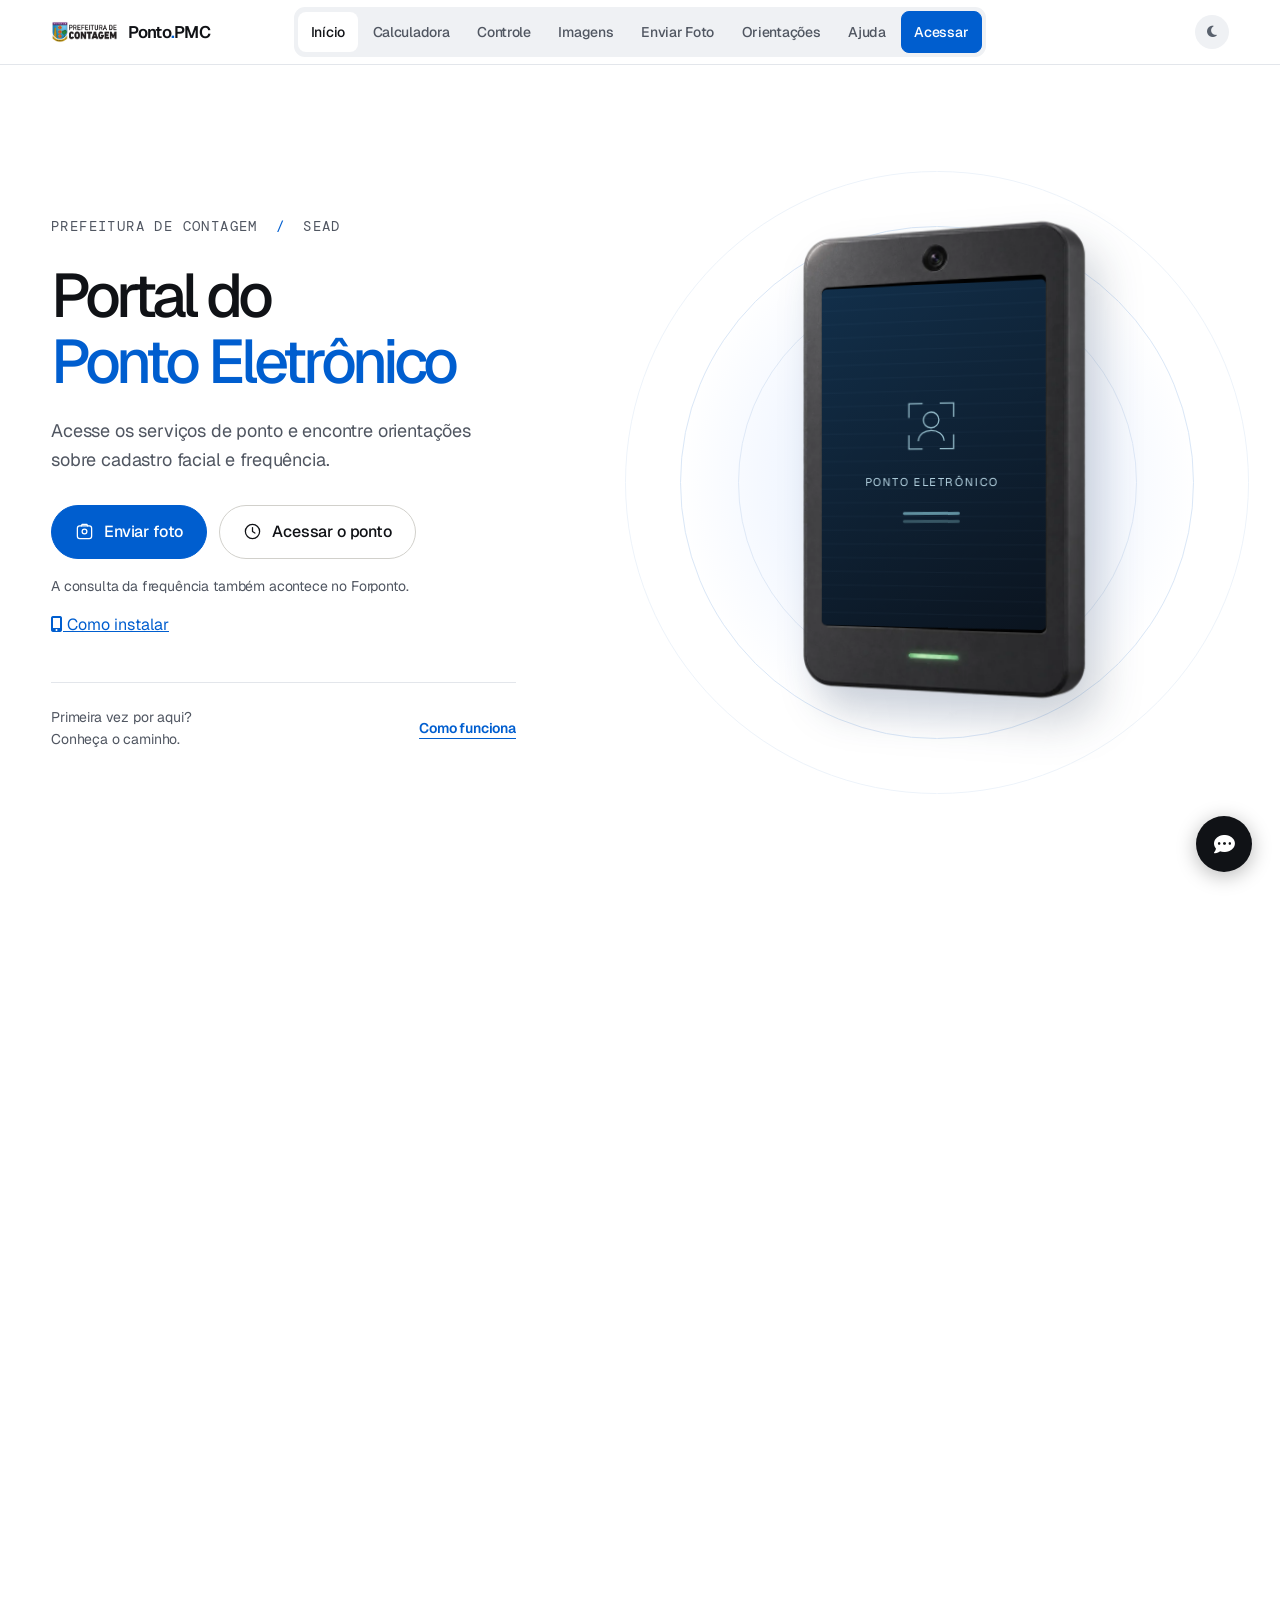
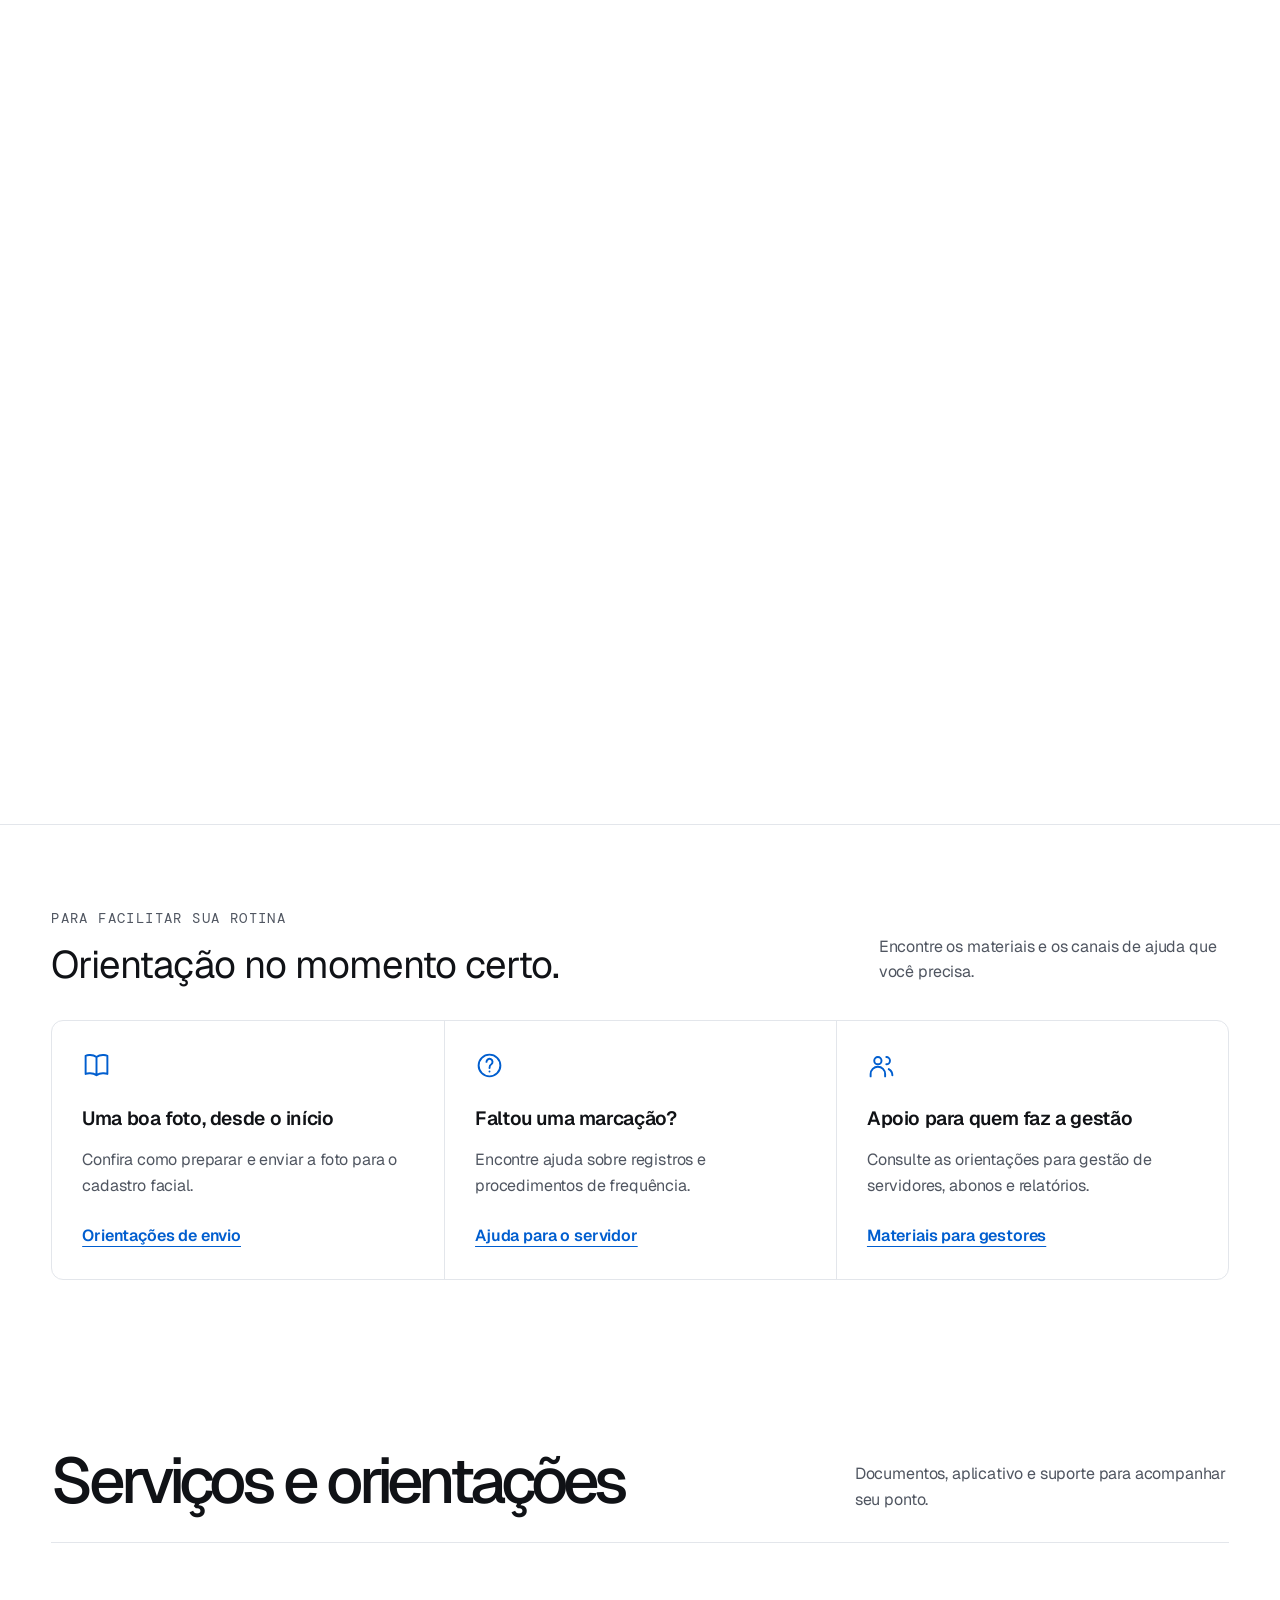
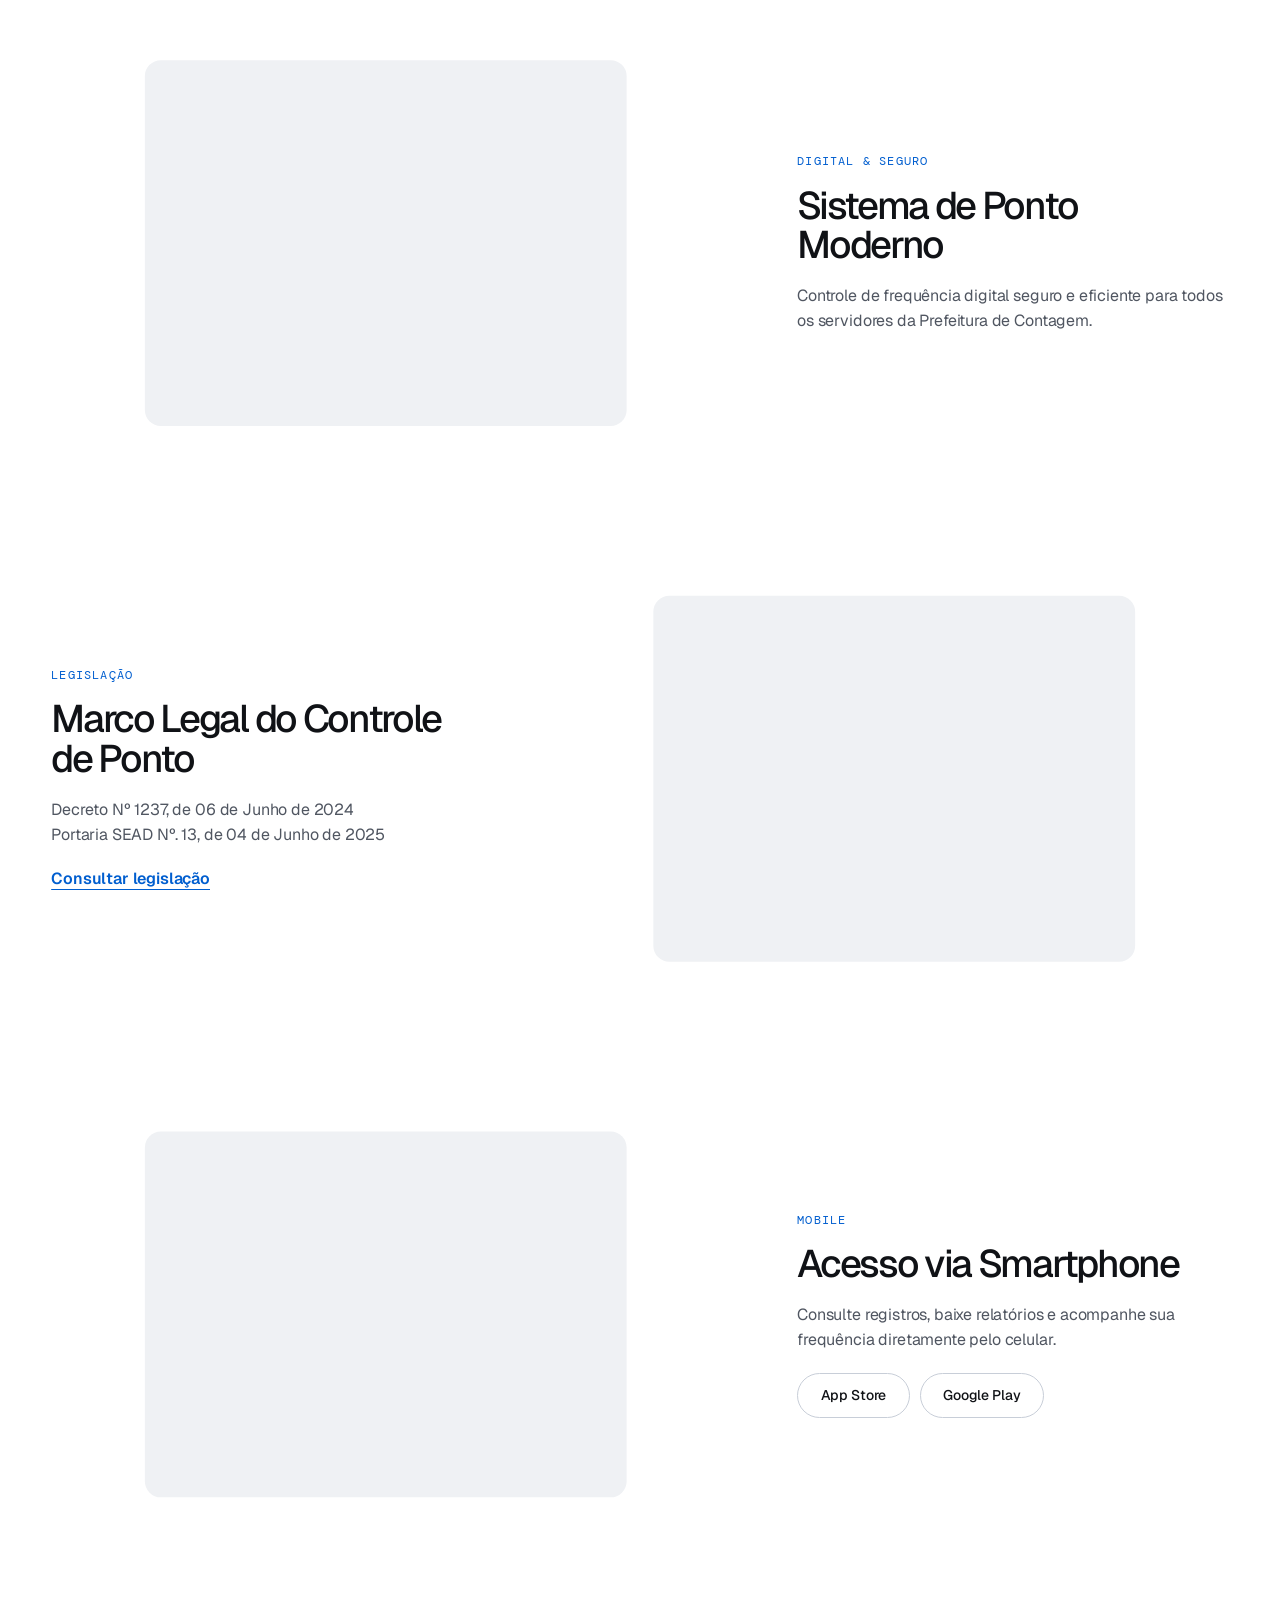
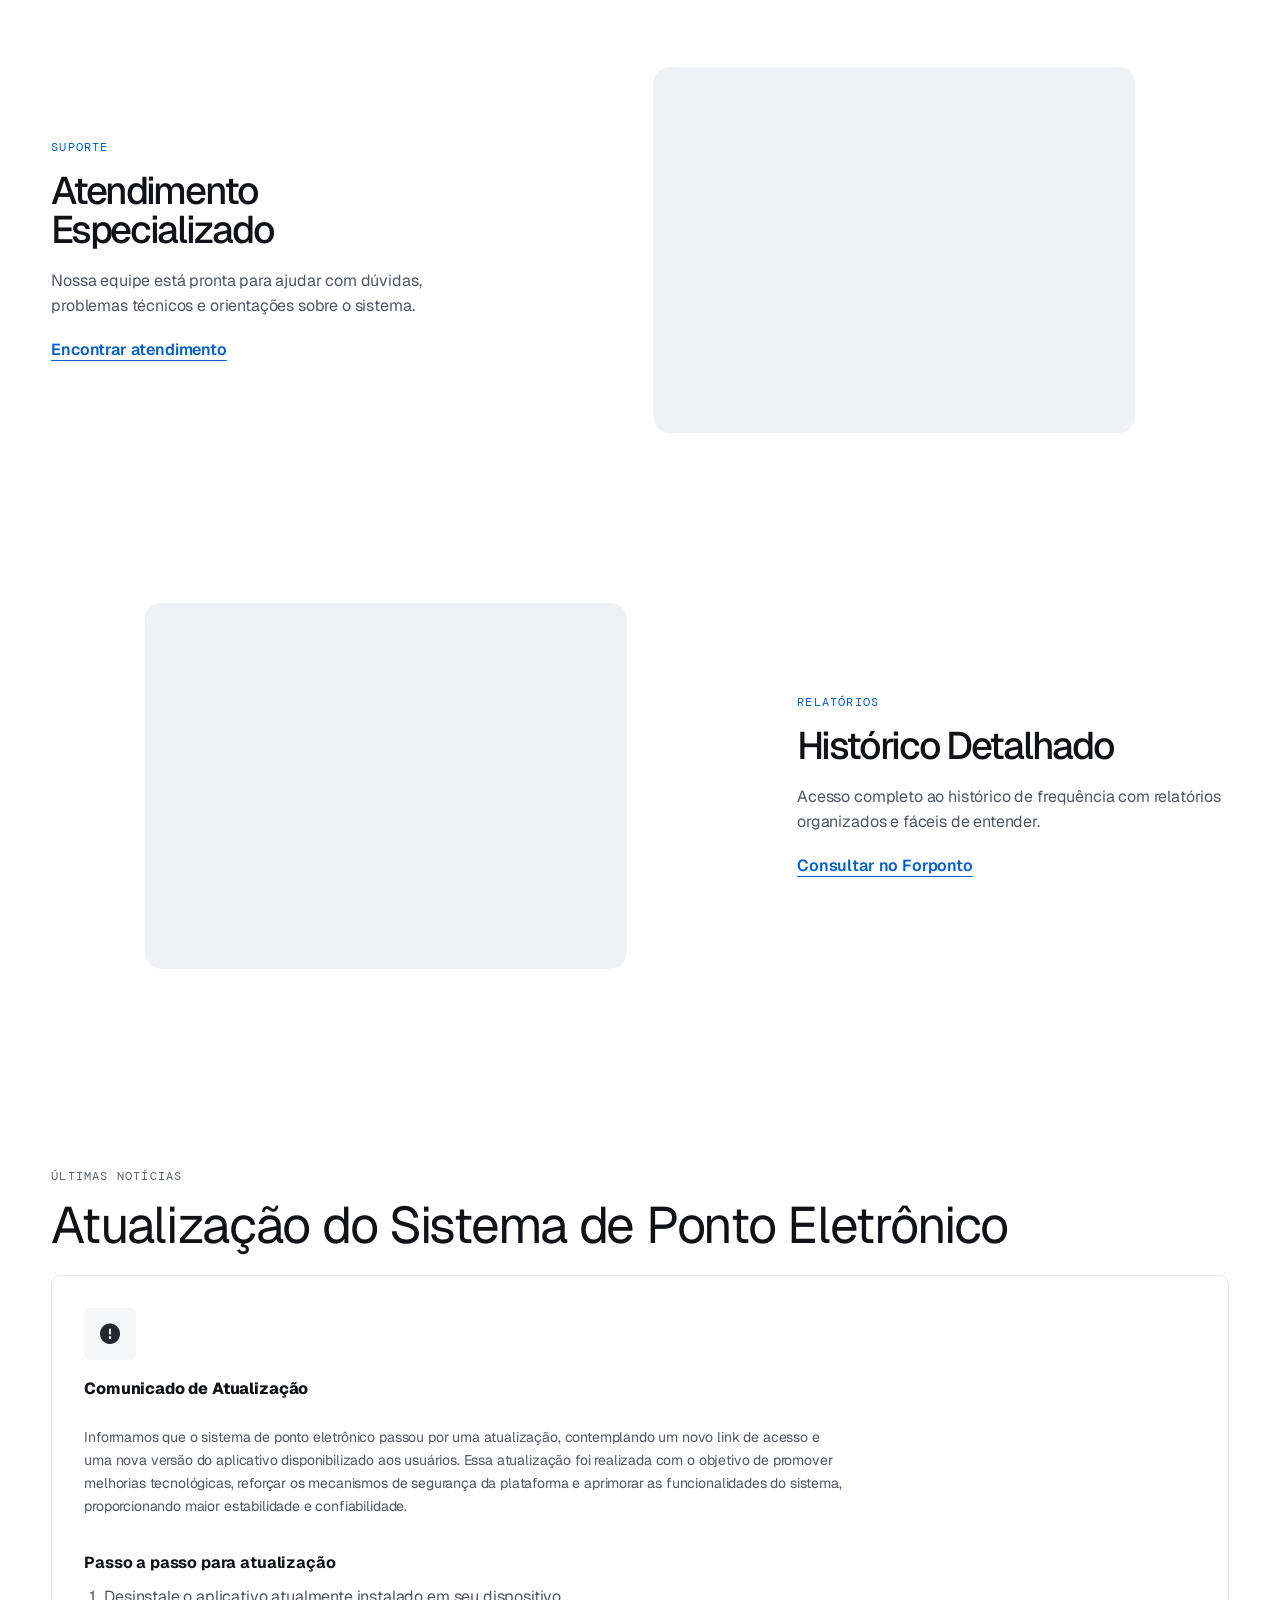
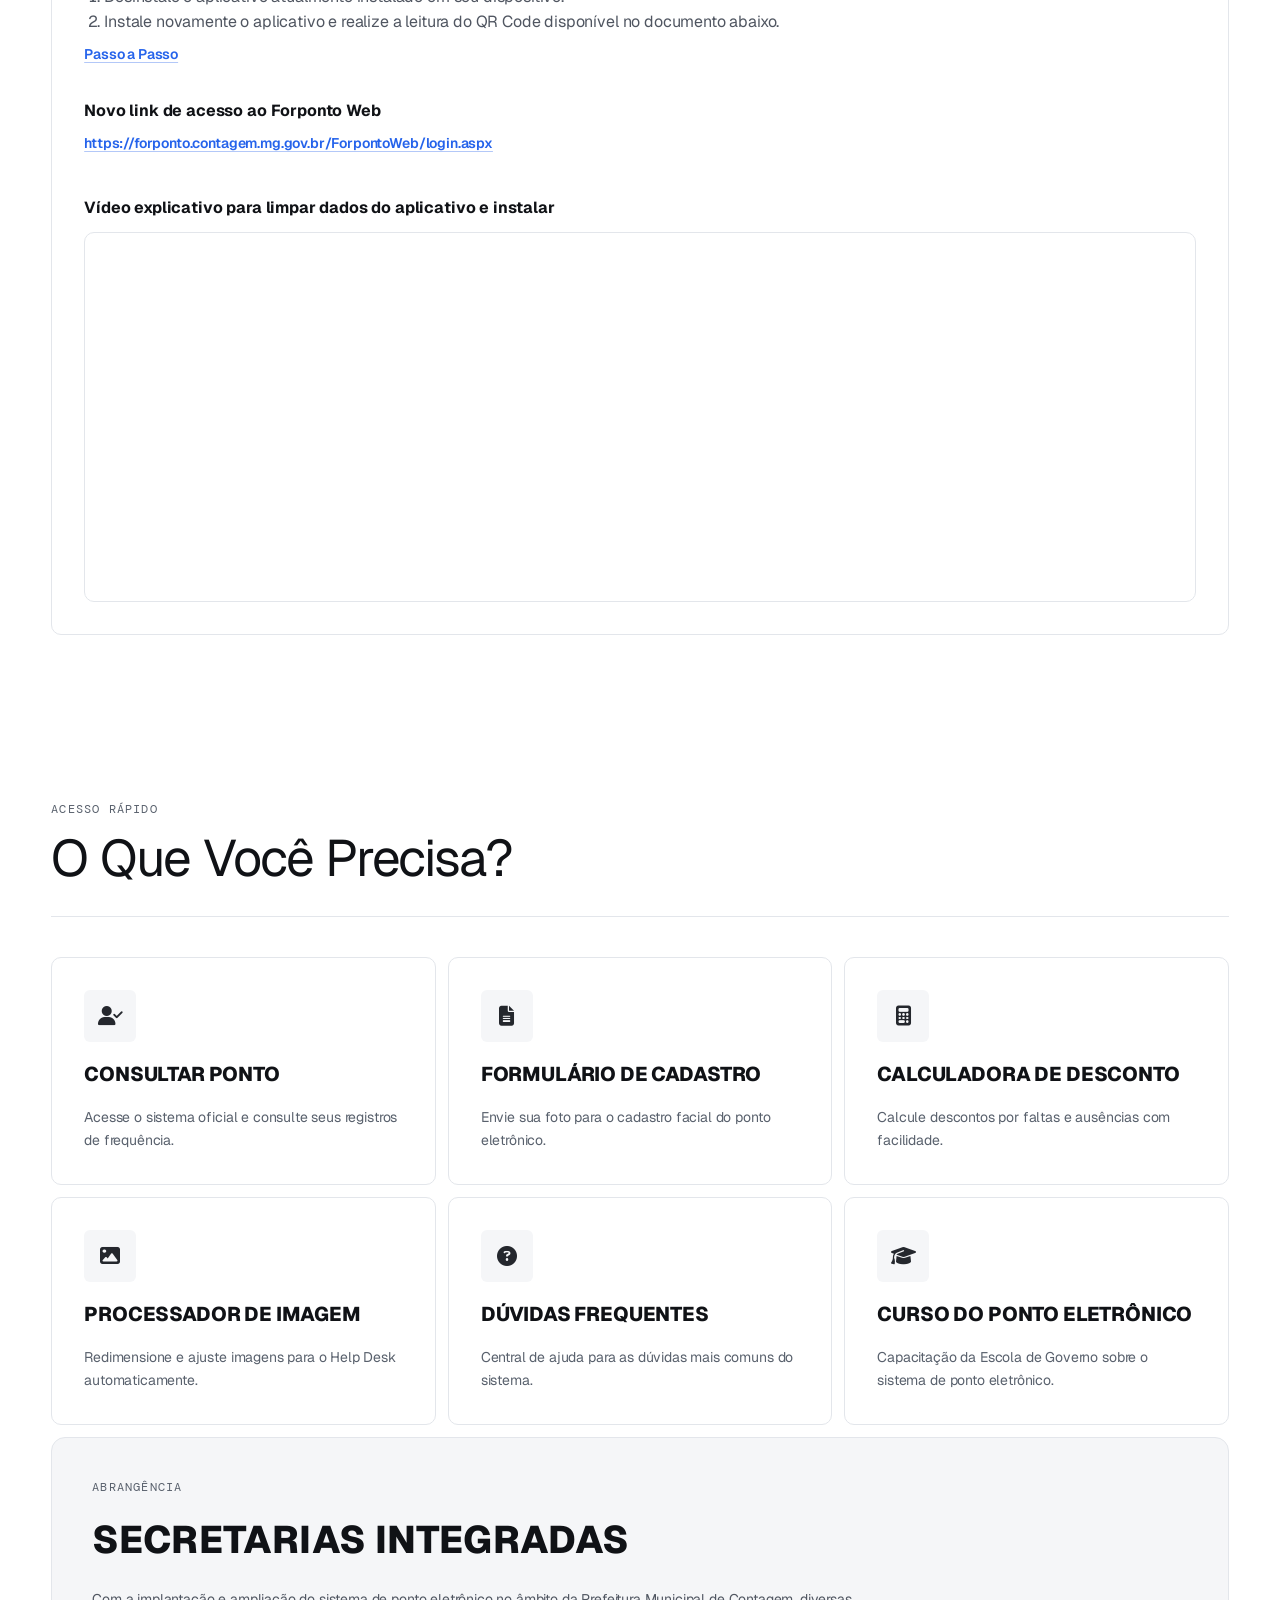
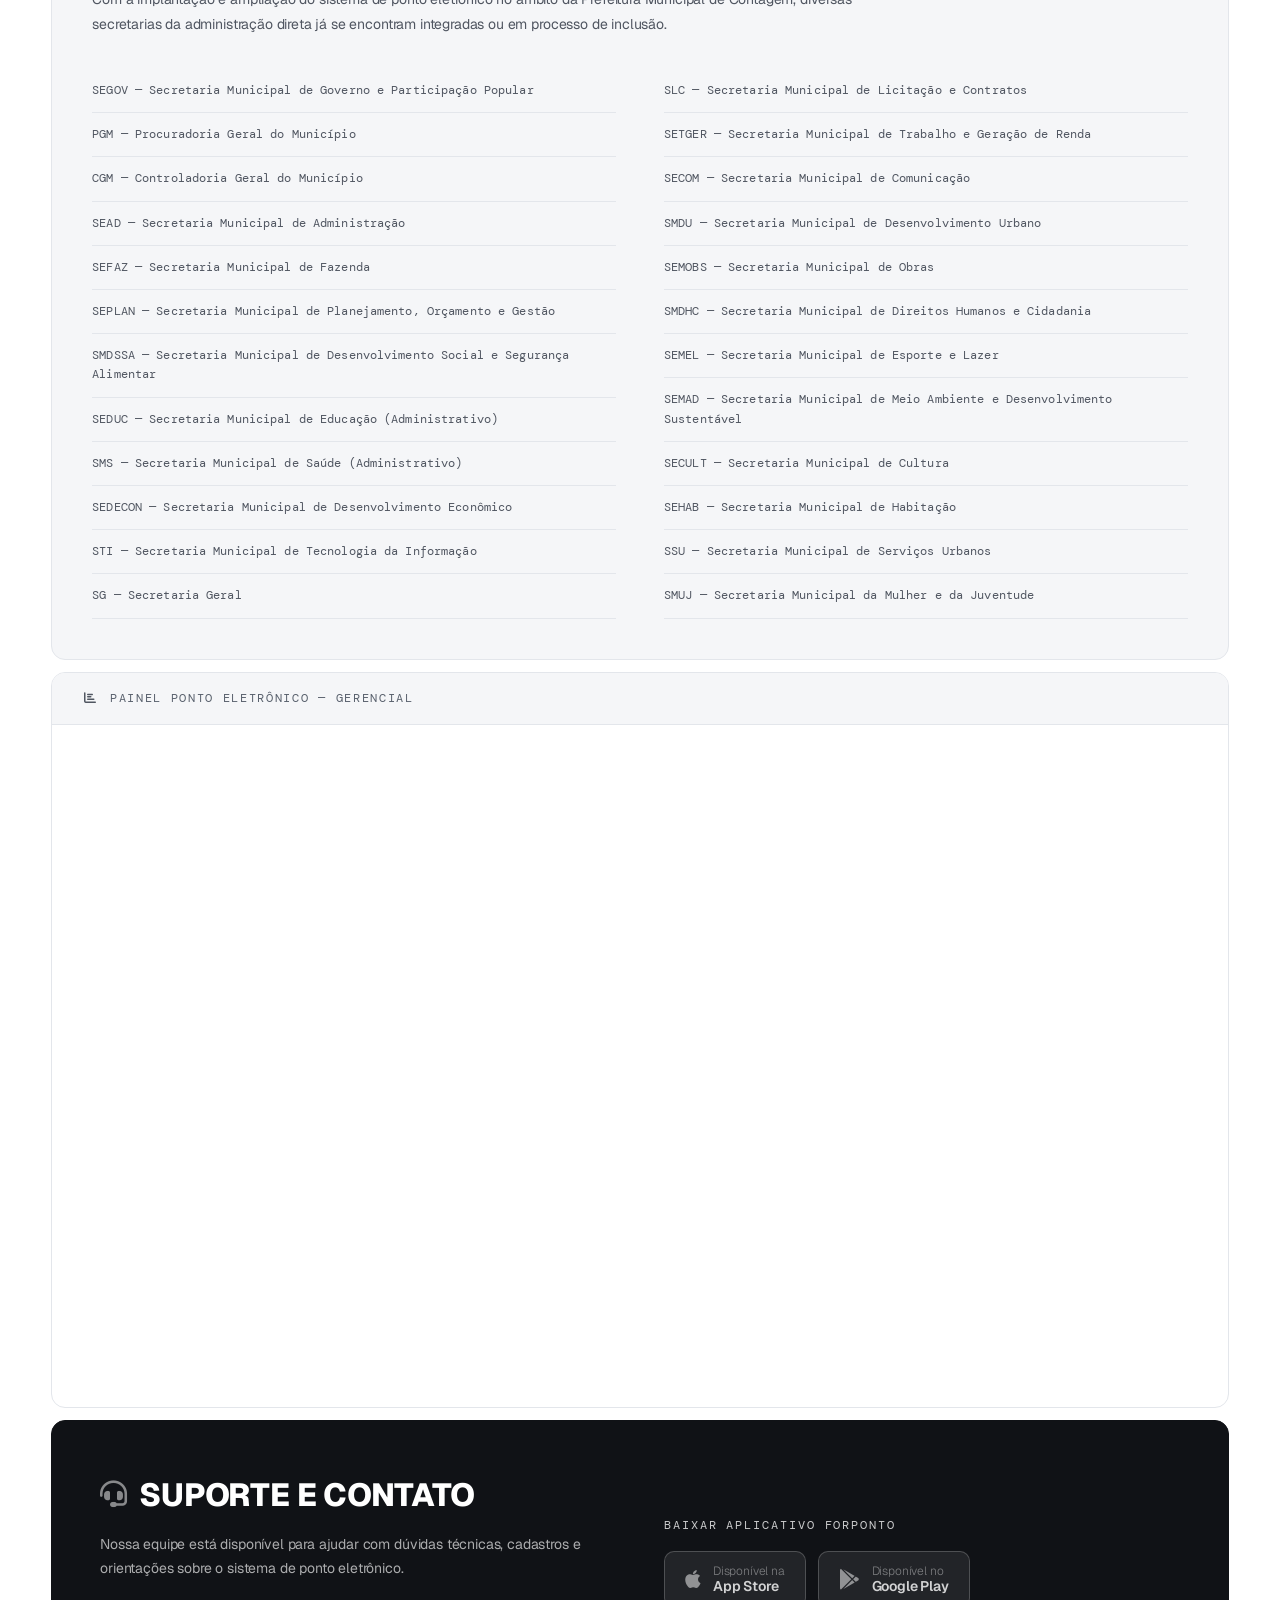
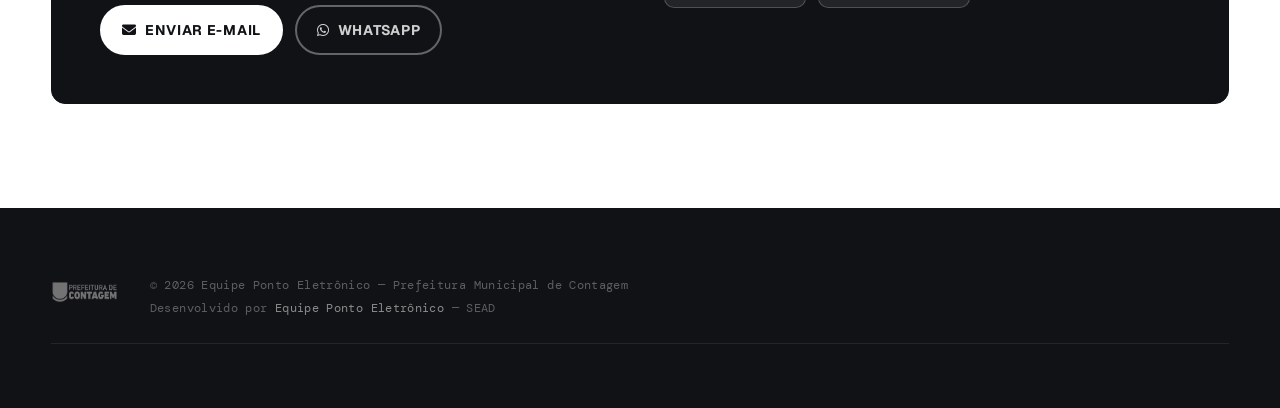
==== commit 63c6c0b6: "Add files via upload" ====
--- a/index.html
+++ b/index.html
@@ -22,6 +22,7 @@
   <noscript><link rel="stylesheet" href="home-static.css" /></noscript>
   <script src="home.js" defer></script>
   <script src="home-highlights.js" defer></script>
+<link rel="stylesheet" href="portal-design.css" />
 </head>
 <body class="portal-home">
   <a class="skip-link" href="#main-content">Ir para o conteúdo principal</a>
@@ -81,6 +82,7 @@
           <div class="visual-sticky">
             <div class="demo-stage" aria-hidden="true">
               <div class="demo-orbit"></div>
+              <div class="terminal-path"></div>
               <div class="terminal">
                 <img class="terminal-image" src="assets/home/terminal.webp" srcset="assets/home/terminal-mobile.webp 430w, assets/home/terminal.webp 814w" sizes="(max-width: 900px) 220px, (max-height: 650px) 220px, 46vw" width="814" height="1086" alt="" fetchpriority="high" />
                 <div class="terminal-screen">
@@ -88,7 +90,7 @@
                   <span class="confirm-symbol">✓</span>
                 </div>
               </div>
-              <div class="photo-travel"><img src="assets/home/retrato-ficticio.webp" width="240" height="300" alt="" loading="lazy" /><span class="photo-corners"></span></div>
+              <div class="photo-travel"><img src="assets/home/retrato-ficticio.webp" width="240" height="300" alt="" loading="lazy" /><span class="photo-corners"></span><span class="portrait-scan"></span></div>
               <div class="time-travel">08:00</div>
               <div class="report-card"><p class="report-label">Exemplo fictício</p><h3>Espelho de ponto</h3><table><thead><tr><th>Data</th><th>Marcação</th><th>Tipo</th></tr></thead><tbody><tr><td>05/11</td><td class="destination"><span>08:00</span></td><td>Entrada</td></tr></tbody></table><p class="report-foot">Uma marcação na sua frequência.</p></div>
             </div>
@@ -134,88 +136,74 @@
         </div>
       </section>
 
-      <!-- CAROUSEL -->
-      <section class="modern-carousel scroll-highlights" id="informacoes" aria-labelledby="highlights-title"><div class="highlights-pin"><div class="highlights-heading"><span class="step-label">Serviços e orientações</span><h2 id="highlights-title">Informações para sua rotina.</h2></div>
-        <div class="carousel-wrapper">
-          <div class="carousel-track" id="carouselTrack">
-
-            <div class="carousel-item active">
-              <div class="carousel-content">
-                <div class="carousel-image">
+      <!-- SERVIÇOS E ORIENTAÇÕES -->
+      <section class="scroll-highlights" id="informacoes" aria-labelledby="highlights-title">
+        <header class="highlights-heading"><h2 id="highlights-title">Serviços e orientações</h2><p>Documentos, aplicativo e suporte para acompanhar seu ponto.</p></header>
+        <div class="highlights-stories">
+
+            <article class="highlight-story">
+                <div class="highlight-image">
                   <img src="https://lh3.googleusercontent.com/d/1boR5geD3cC2OT7HCd71V7aV7h6JuxRzr" alt="Sistema de Ponto Eletrônico" loading="lazy"/>
                 </div>
-                <div class="carousel-text">
+                <div class="highlight-copy">
                   <span class="eyebrow">Digital &amp; Seguro</span>
                   <h3>Sistema de Ponto Moderno</h3>
                   <p>Controle de frequência digital seguro e eficiente para todos os servidores da Prefeitura de Contagem.</p>
                 </div>
-              </div>
-            </div>
-
-            <div class="carousel-item">
-              <div class="carousel-content">
-                <div class="carousel-image">
+            </article>
+
+            <article class="highlight-story">
+                <div class="highlight-image">
                   <a href="https://drive.google.com/uc?id=19SWZsRNQ-8Bsw2WJKbl1MmO6sEXyFOXp" target="_self">
                     <img src="https://lh3.googleusercontent.com/d/1CUlh1LubDzA6FD3umnxBwYyg--aT_yEx" alt="Legislação do Ponto Eletrônico" loading="lazy"/>
                   </a>
                 </div>
-                <div class="carousel-text">
+                <div class="highlight-copy">
                   <span class="eyebrow">Legislação</span>
                   <h3>Marco Legal do Controle de Ponto</h3>
                   <p>Decreto Nº 1237, de 06 de Junho de 2024</p>
                   <p>Portaria SEAD Nº. 13, de 04 de Junho de 2025</p><a class="home-link" href="https://drive.google.com/uc?id=19SWZsRNQ-8Bsw2WJKbl1MmO6sEXyFOXp">Consultar legislação</a>
                 </div>
-              </div>
-            </div>
-
-            <div class="carousel-item">
-              <div class="carousel-content">
-                <button type="button" class="carousel-image app-download-image" onclick="redirectToAppStore()" aria-label="Baixar aplicativo Forponto">
+            </article>
+
+            <article class="highlight-story">
+                <div class="highlight-image">
                   <img src="https://lh3.googleusercontent.com/d/1h_pU8L-ES1XYBt2Xg-W1vllGnlDdbgXD" alt="" loading="lazy"/>
-                  <div class="download-overlay">
-                    <i class="fas fa-download" aria-hidden="true"></i>
-                    <span>Baixar App</span>
-                  </div>
-                </button>
-                <div class="carousel-text">
+                </div>
+                <div class="highlight-copy">
                   <span class="eyebrow">Mobile</span>
                   <h3>Acesso via Smartphone</h3>
                   <p>Consulte registros, baixe relatórios e acompanhe sua frequência diretamente pelo celular.</p>
-                  <div class="os-detection" id="osDetection"><small>Detectando plataforma...</small></div>
-                </div>
-              </div>
-            </div>
-
-            <div class="carousel-item">
-              <div class="carousel-content">
-                <div class="carousel-image">
+                  <div class="highlight-downloads" aria-label="Baixar Forponto">
+                    <a class="btn btn-outline" href="https://apps.apple.com/br/app/forponto-mobile/id6754690842" target="_blank" rel="noopener noreferrer">App Store</a>
+                    <a class="btn btn-outline" href="https://play.google.com/store/apps/details?id=br.com.tasksistemas.forpontomobile" target="_blank" rel="noopener noreferrer">Google Play</a>
+                  </div>
+                </div>
+            </article>
+
+            <article class="highlight-story">
+                <div class="highlight-image">
                   <img src="https://lh3.googleusercontent.com/d/1dtRwEeJxICbb_ubb5tHD4nhTMYv47X8U" alt="Suporte Técnico" loading="lazy"/>
                 </div>
-                <div class="carousel-text">
+                <div class="highlight-copy">
                   <span class="eyebrow">Suporte</span>
                   <h3>Atendimento Especializado</h3>
                   <p>Nossa equipe está pronta para ajudar com dúvidas, problemas técnicos e orientações sobre o sistema.</p><a class="home-link" href="#suporte-title">Encontrar atendimento</a>
                 </div>
-              </div>
-            </div>
-
-            <div class="carousel-item">
-              <div class="carousel-content">
-                <div class="carousel-image">
+            </article>
+
+            <article class="highlight-story">
+                <div class="highlight-image">
                   <img src="https://lh3.googleusercontent.com/d/1odnmFB0usfYO13DNaLhBCLWtjs7AmWb0" alt="Relatórios" loading="lazy"/>
                 </div>
-                <div class="carousel-text">
+                <div class="highlight-copy">
                   <span class="eyebrow">Relatórios</span>
                   <h3>Histórico Detalhado</h3>
                   <p>Acesso completo ao histórico de frequência com relatórios organizados e fáceis de entender.</p><a class="home-link" href="https://forponto.contagem.mg.gov.br/ForpontoWeb/login.aspx" target="_blank" rel="noopener noreferrer">Consultar no Forponto</a>
                 </div>
-              </div>
-            </div>
-
-          </div>
-        </div>
-
-      </div></section>
+            </article>
+        </div>
+      </section>
 
       <!-- ÚLTIMAS NOTÍCIAS -->
       <section class="section-sm latest-news" aria-label="Últimas notícias">
--- a/home.css
+++ b/home.css
@@ -236,52 +236,54 @@
   .motion-ready.has-mobile-bank-nav .chat-fab .chat-fab-icon { font-size: 1rem; }
 }
 
-/* Existing information images now use the same native, reversible scroll model. */
-.scroll-highlights { --text-primary: #16160f; --text-secondary: #5c5b55; --surface: #fff; --border: #e8e7e2; --home-muted: #5c5b55; --home-blue: var(--blue-500); background: #fff; padding: 0 !important; }
-#informacoes { scroll-margin-top: var(--home-nav-height); }
-.highlights-heading h2 { font: 400 clamp(1.8rem, 3vw, 3.25rem)/1.1 var(--font-display); letter-spacing: -.025em; margin-top: 10px; color: #16160f; }
-.scroll-highlights .carousel-wrapper { width: 100%; border: 0; border-radius: 14px; background: #fff; }
-.scroll-highlights .carousel-content { grid-template-columns: 1.1fr 1fr; }
-.scroll-highlights .carousel-item { transition: none; }
-.scroll-highlights .carousel-image { background: #f8f8f6; border: 0; padding: 0; }
-.scroll-highlights .carousel-image img { transition: none; }
-.scroll-highlights .carousel-text { border: 0; background: #fff; gap: 16px; padding: clamp(24px, 4vw, 70px); }
-.scroll-highlights .carousel-text h3 { font: 400 clamp(1.7rem, 2.6vw, 3rem)/1.1 var(--font-display); text-transform: none; letter-spacing: -.025em; }
-.scroll-highlights .carousel-text p { font-size: 1rem; line-height: 1.6; }
-.scroll-highlights .carousel-text .home-link { font-size: 1rem; align-self: flex-start; }
-.highlights-controls { display: none; }
-.scroll-highlights:not(.highlights-ready) .carousel-track { display: grid; gap: 24px; height: auto; min-height: 0; }
-.scroll-highlights:not(.highlights-ready) .carousel-item { position: relative; opacity: 1; visibility: visible; height: auto; pointer-events: auto; }
-.scroll-highlights:not(.highlights-ready) .carousel-content { min-height: 350px; height: auto; }
-.highlights-ready { height: 360svh; }
-.highlights-ready .highlights-pin { position: sticky; top: var(--home-nav-height); height: calc(100svh - var(--home-nav-height) - var(--home-bottom-nav, 0px)); display: flex; flex-direction: column; justify-content: center; gap: 24px; padding-block: 16px; }
-.highlights-ready .carousel-wrapper { flex: 0 0 auto; }
-.highlights-ready .carousel-track { height: min(56svh, 620px); min-height: 0; }
-.highlights-ready .carousel-item { visibility: hidden; }
-.highlights-ready .carousel-item.active { visibility: visible; }
-.highlights-ready .highlights-controls { display: flex; flex-wrap: wrap; justify-content: center; gap: 8px 18px; }
-.highlights-controls button { color: #5c5b55; background: transparent; border: 0; border-bottom: 2px solid #eee; padding: 8px 12px; font: 400 .875rem var(--font-body); cursor: pointer; }
-.highlights-controls button[aria-current] { color: var(--blue-500); border-color: var(--blue-500); }
+/* Photo stories stay in document order while the crop and focal point follow scroll. */
+.scroll-highlights { padding: clamp(48px, 7vw, 108px) 0; }
+.highlights-heading { display: flex; flex-wrap: wrap; align-items: end; justify-content: space-between; gap: 18px; padding-bottom: 30px; border-bottom: 1px solid var(--border); }
+.highlights-heading h2 { font-size: clamp(2.15rem, 5vw, 5.5rem); font-weight: 500; line-height: .98; letter-spacing: -.075em; }
+.highlights-heading p { max-width: 34ch; color: var(--text-secondary); }
+.highlights-stories { display: grid; gap: clamp(28px, 7vw, 96px); padding-top: clamp(30px, 6vw, 80px); }
+.highlight-story { display: grid; grid-template-columns: minmax(0, 1.55fr) minmax(0, 1fr); align-items: center; gap: clamp(24px, 6vw, 100px); }
+.highlight-image { position: relative; display: block; width: 100%; aspect-ratio: 1.5; min-width: 0; overflow: hidden; padding: 0; border: 0; border-radius: 16px; background: var(--surface-2); clip-path: inset(var(--photo-inset-y, 0%) var(--photo-inset-x, 0%) round 16px); }
+.highlight-image a { display: block; height: 100%; }
+.highlight-image:focus-within { clip-path: none; }
+.highlight-image a:focus-visible { outline-offset: -6px; }
+.highlight-image img { display: block; width: 100%; height: 100%; object-fit: cover; transform: translateY(var(--photo-y, 0%)) scale(var(--photo-scale, 1)); }
+.highlight-copy { padding-block: 24px; }
+.highlight-copy .eyebrow { display: block; color: var(--accent); margin-bottom: 14px; }
+.highlight-copy h3 { font-size: clamp(1.85rem, 3vw, 3.65rem); font-weight: 500; letter-spacing: -.06em; line-height: 1.03; margin-bottom: 18px; }
+.highlight-copy p { max-width: 52ch; color: var(--text-secondary); line-height: 1.6; }
+.highlight-copy .home-link { display: inline-block; margin-top: 18px; }
+.highlight-downloads { display: flex; flex-wrap: wrap; gap: 10px; margin-top: 20px; }
+.highlight-downloads .btn { min-height: 42px; }
+@media (min-width: 801px) {
+  .highlight-story:nth-child(even) { grid-template-columns: minmax(0, 1fr) minmax(0, 1.55fr); }
+  .highlight-story:nth-child(even) .highlight-image { grid-column: 2; grid-row: 1; }
+  .highlight-story:nth-child(even) .highlight-copy { grid-column: 1; grid-row: 1; }
+}
+@media (max-width: 800px) {
+  .highlight-story { grid-template-columns: minmax(0, 1fr); gap: 16px; }
+  .highlight-image { aspect-ratio: 1.36; }
+  .highlight-copy { padding-block: 0 16px; }
+}
+@media (prefers-reduced-motion: reduce), print {
+  .highlight-image { clip-path: none; }
+  .highlight-image img { transform: none; }
+}
+
+.journey { --home-ink: #101216; --home-muted: #505661; --text-primary: #101216; --text-secondary: #505661; --home-line: #e3e6eb; }
+.motion-ready .home-intro h1, .motion-ready .home-step h2 { letter-spacing: -.068em; font-weight: 500; }
+.demo-orbit { border-color: #dae7f7; background: radial-gradient(circle, #e6f1ff 0%, #f4f8ff 47%, #fff 72%); transform: scale(var(--field-scale, 1)); }
+.demo-orbit::before { border-color: #dfe9f7; }
+.demo-orbit::after { border-color: #edf3fa; }
+.motion-ready .demo-stage { perspective: 850px; }
+.terminal-image { filter: drop-shadow(14px 24px 20px rgb(13 35 66 / .2)); }
+.terminal-screen { background: repeating-linear-gradient(0deg, transparent 0 13px, rgb(151 204 255 / .07) 14px), linear-gradient(150deg,#122f4a,#0b141f); }
+.portrait-scan { position: absolute; inset: 9px; overflow: hidden; border-radius: 4px; opacity: var(--scan-opacity, 0); }
+.portrait-scan::before { content: ''; position: absolute; inset: 0 0 auto; top: var(--scan-offset, 0%); height: 2px; background: #b9ecff; box-shadow: 0 0 15px 4px #209cff; }
+.terminal-path { position: absolute; height: 1px; transform-origin: left; z-index: 7; opacity: var(--wire-opacity, 0); background: repeating-linear-gradient(90deg, #559bfa 0 5px, transparent 5px 9px); }
+.report-card { border-color: #d9e6f5; box-shadow: 0 22px 66px rgb(18 47 84 / .15); }
 @media (max-width: 900px), (max-height: 650px) {
-  .highlights-ready { height: 360svh; }
-  .highlights-ready .highlights-pin { gap: 12px; padding-block: 10px; }
-  .highlights-heading h2 { font-size: 1.45rem; line-height: 1.15; margin-top: 6px; }
-  .highlights-heading .step-label { font-size: .75rem; }
-  .highlights-ready .carousel-track { height: min(490px, calc(100svh - var(--home-nav-height) - var(--home-bottom-nav, 0px) - 200px)); }
-  .scroll-highlights .carousel-content { grid-template-columns: 1fr; grid-template-rows: clamp(130px, 20svh, 175px) 1fr; }
-  .scroll-highlights .carousel-image { height: auto; }
-  .scroll-highlights .carousel-text { padding: 16px; gap: 8px; }
-  .scroll-highlights .carousel-text h3 { font-size: 1.4rem; }
-  .scroll-highlights .carousel-text p { line-height: 1.45; }
-  .scroll-highlights .os-detection { margin: 0; }
-  .scroll-highlights .carousel-text .eyebrow { font-size: .75rem; }
-  .highlights-controls button { padding: 6px 8px; }
-  .highlights-ready .highlights-controls { gap: 4px 8px; }
-}
-@media print {
-  .highlights-ready { height: auto; }
-  .highlights-ready .highlights-pin { height: auto; position: static; display: block; }
-  .highlights-ready .carousel-track { height: auto; display: block; }
-  .highlights-ready .carousel-item { height: auto; position: static; visibility: visible !important; opacity: 1 !important; break-inside: avoid; }
-  .highlights-controls { display: none !important; }
-}
+  .motion-ready .demo-orbit { transform: translateX(-50%) scale(var(--field-scale, 1)); }
+  .motion-ready .terminal { top: -2%; }
+}
+
--- a/portal-design.css
+++ b/portal-design.css
@@ -0,0 +1,81 @@
+/* Shared visual language for the public portal and its tools. */
+@import url('https://fonts.googleapis.com/css2?family=Geist:wght@400;500;600;700&display=swap');
+
+:root {
+  --font-display: 'Geist', 'DM Sans', Arial, sans-serif;
+  --font-body: var(--font-display);
+  --blue-50: #eef5ff;
+  --blue-100: #d6e6ff;
+  --blue-300: #8fbbff;
+  --blue-500: #005ecf;
+  --blue-600: #0052b6;
+  --blue-700: #00459d;
+  --stone-900: #101216;
+  --stone-800: #24272d;
+  --stone-600: #505661;
+  --stone-100: #e3e6eb;
+  --stone-200: #c8ced8;
+  --stone-50: #eff1f4;
+  --off-white: #f5f6f8;
+  --portal-gutter: clamp(20px, 4vw, 76px);
+  --portal-tray: #eff1f4;
+  --portal-tray-active: #fff;
+  --text-muted: #59616d;
+  --header-bg: rgb(255 255 255 / .94);
+  --shadow-md: 0 12px 36px rgb(17 27 46 / .07);
+  --radius-lg: 10px;
+  --radius-xl: 14px;
+}
+[data-theme='dark'] {
+  --bg: #111318;
+  --bg-alt: #161920;
+  --surface: #191d24;
+  --surface-2: #222730;
+  --surface-3: #2b313b;
+  --text-muted: #adb7c8;
+  --header-bg: rgb(17 19 24 / .94);
+  --portal-tray: #232831;
+  --portal-tray-active: #343c49;
+}
+
+body { font-family: var(--font-body); }
+.site-nav .inner, .portal-home .site-nav .inner { min-height: 64px; height: auto; max-width: none; padding-inline: var(--portal-gutter); }
+.site-nav .nav-logo { gap: 10px; }
+.site-nav .nav-logo-text { font-weight: 600; letter-spacing: -.045em; }
+.site-nav .theme-toggle-btn { border: 0; border-radius: 50%; background: var(--portal-tray); }
+@media (min-width: 901px) {
+  .site-nav .inner, .portal-home .site-nav .inner { display: grid; grid-template-columns: minmax(0, 1fr) auto minmax(0, 1fr); gap: 12px; }
+  .site-nav .nav-logo { justify-self: start; }
+  .site-nav .nav-actions { justify-self: end; }
+  .site-nav .nav-links { padding: 4px; border-radius: 11px; gap: 2px; background: var(--portal-tray); }
+  .site-nav .nav-links a { display: block; border-radius: 8px; white-space: nowrap; padding: 9px clamp(8px, 1vw, 16px); letter-spacing: -.02em; font-weight: 500; }
+  .site-nav .nav-links a:is(:hover, [aria-current='page'], .active):not(.btn-primary) { color: var(--text-primary); background: var(--portal-tray-active); }
+  .site-nav .nav-links .btn-primary { min-width: 76px; text-align: center; }
+}
+@media (901px <= width <= 1100px) {
+  .site-nav .nav-logo-text { display: none; }
+}
+@media (max-width: 900px) {
+  .has-mobile-bank-nav .mobile-bank-nav { padding-inline: max(12px, env(safe-area-inset-left)); border-radius: 18px 18px 0 0; background: var(--header-bg); backdrop-filter: blur(16px); }
+  .mobile-bank-item { font-family: var(--font-body); font-size: .6875rem; }
+  .mobile-bank-card { font-family: var(--font-body); font-size: .875rem; color: var(--text-primary); }
+}
+
+body:not(.portal-home) #main-content > .container { max-width: 1450px; padding-inline: var(--portal-gutter); }
+.control-page .control-container { width: min(1500px, calc(100% - 2 * var(--portal-gutter))); padding-top: clamp(32px, 5vw, 72px); }
+.page-wrapper :is(.page-hero, .calc-header), body .hero-band.faq-hero {
+  color: var(--text-primary); background: var(--bg-alt); border: 1px solid var(--border);
+  border-radius: var(--radius-xl); box-shadow: none;
+}
+body .hero-band.faq-hero { border-radius: 0; border-inline: 0; }
+.page-wrapper :is(.page-hero, .calc-header) :is(h1, .eyebrow, p, i), body .hero-band.faq-hero :is(.display-1, .eyebrow, .lead) { color: var(--text-primary); }
+body .hero-band.faq-hero .lead { color: var(--text-secondary); }
+.page-wrapper :is(.page-hero, .calc-header) h1, .control-page .control-heading h1, body .hero-band.faq-hero .display-1 { font-weight: 500; letter-spacing: -.06em; text-transform: none; }
+.page-wrapper :is(.page-hero, .calc-header) h1 > i, .control-page .control-heading h1 > i { color: var(--accent); }
+.page-wrapper :is(.page-hero, .calc-header) p { font-size: 1rem; color: var(--text-secondary); }
+.hero-band.faq-hero .profile-card { color: var(--text-primary); background: var(--surface); border-color: var(--border-mid); }
+.hero-band.faq-hero .profile-card :is(h3, p, .card-cta) { color: var(--text-primary); }
+.hero-band.faq-hero .profile-icon { color: var(--accent); background: var(--accent-light); }
+.mobile-bank-sheet .mobile-bank-card:hover { border-color: var(--accent); }
+:where(.portal-home, .page-wrapper) :is(a,button,input,select,textarea):focus-visible { outline: 2px solid var(--accent); outline-offset: 3px; }
+@media print { .site-nav, .mobile-bank-nav { display: none !important; } }
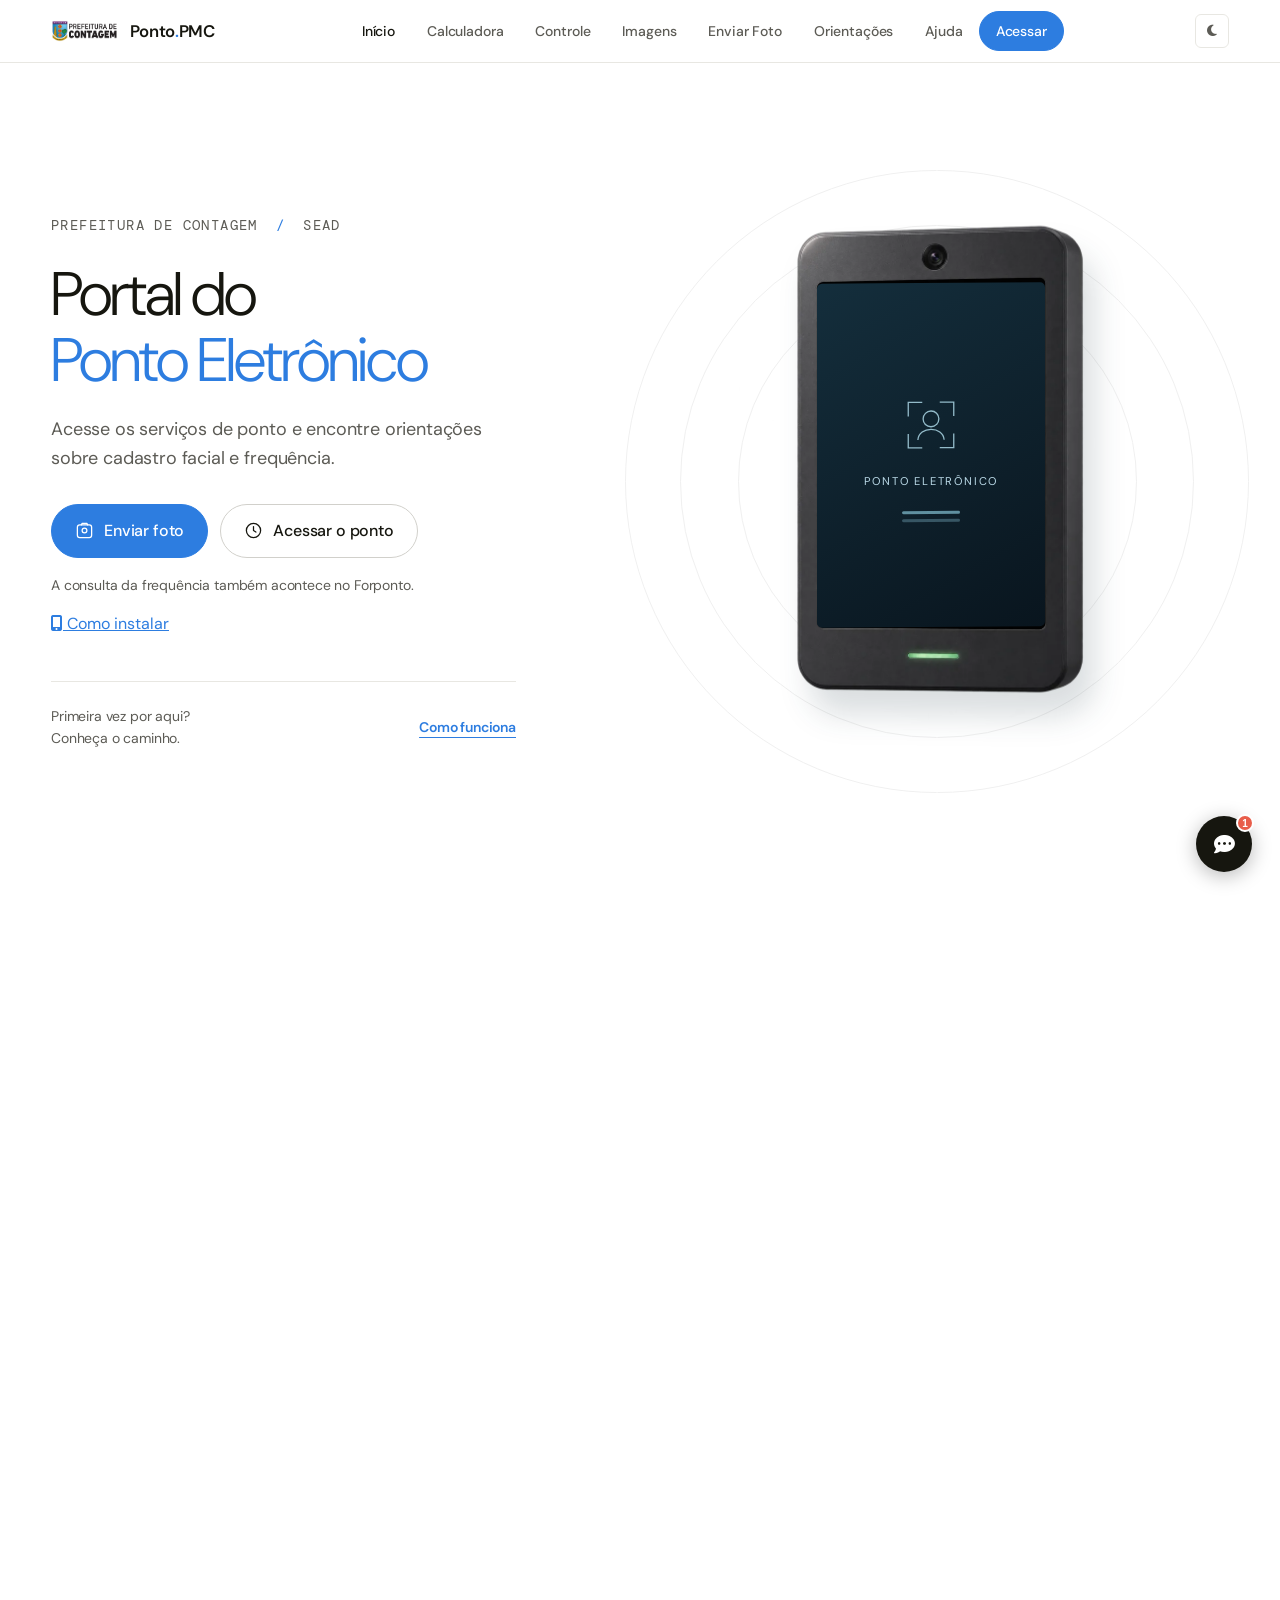
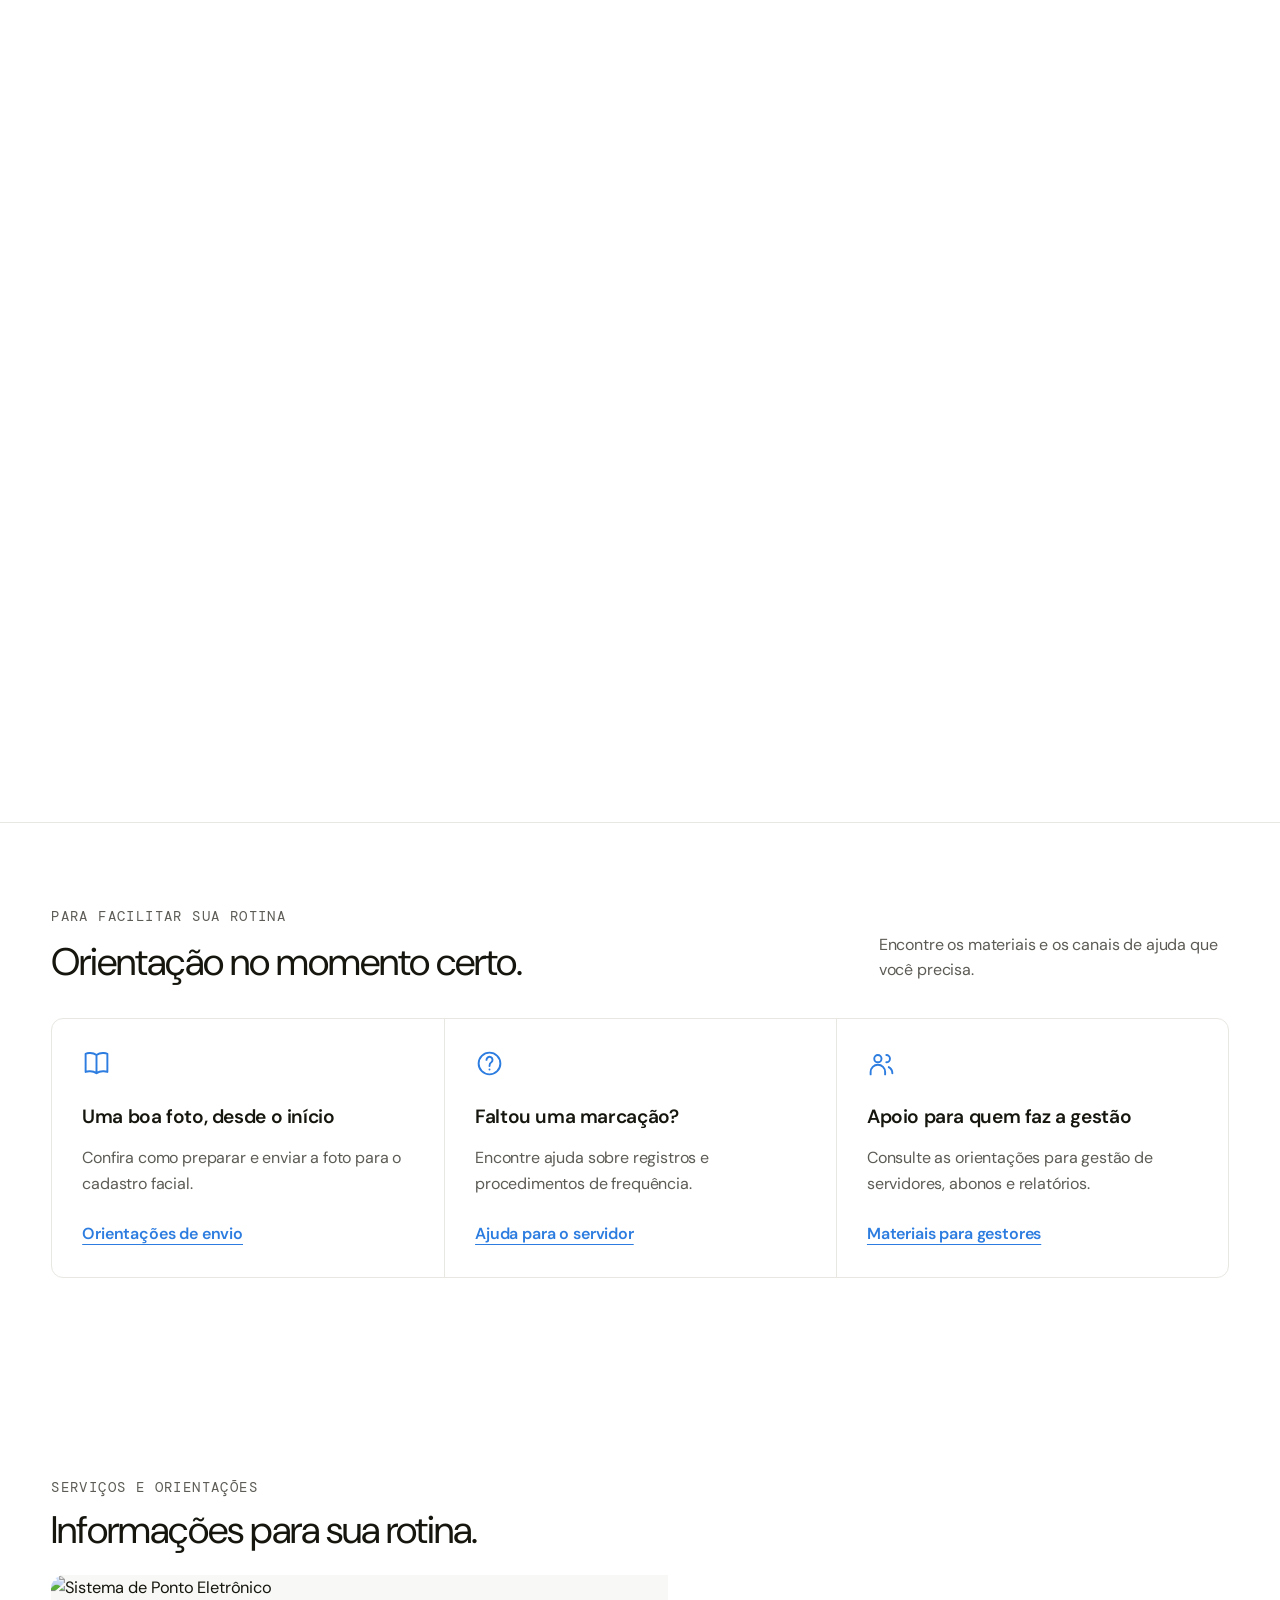
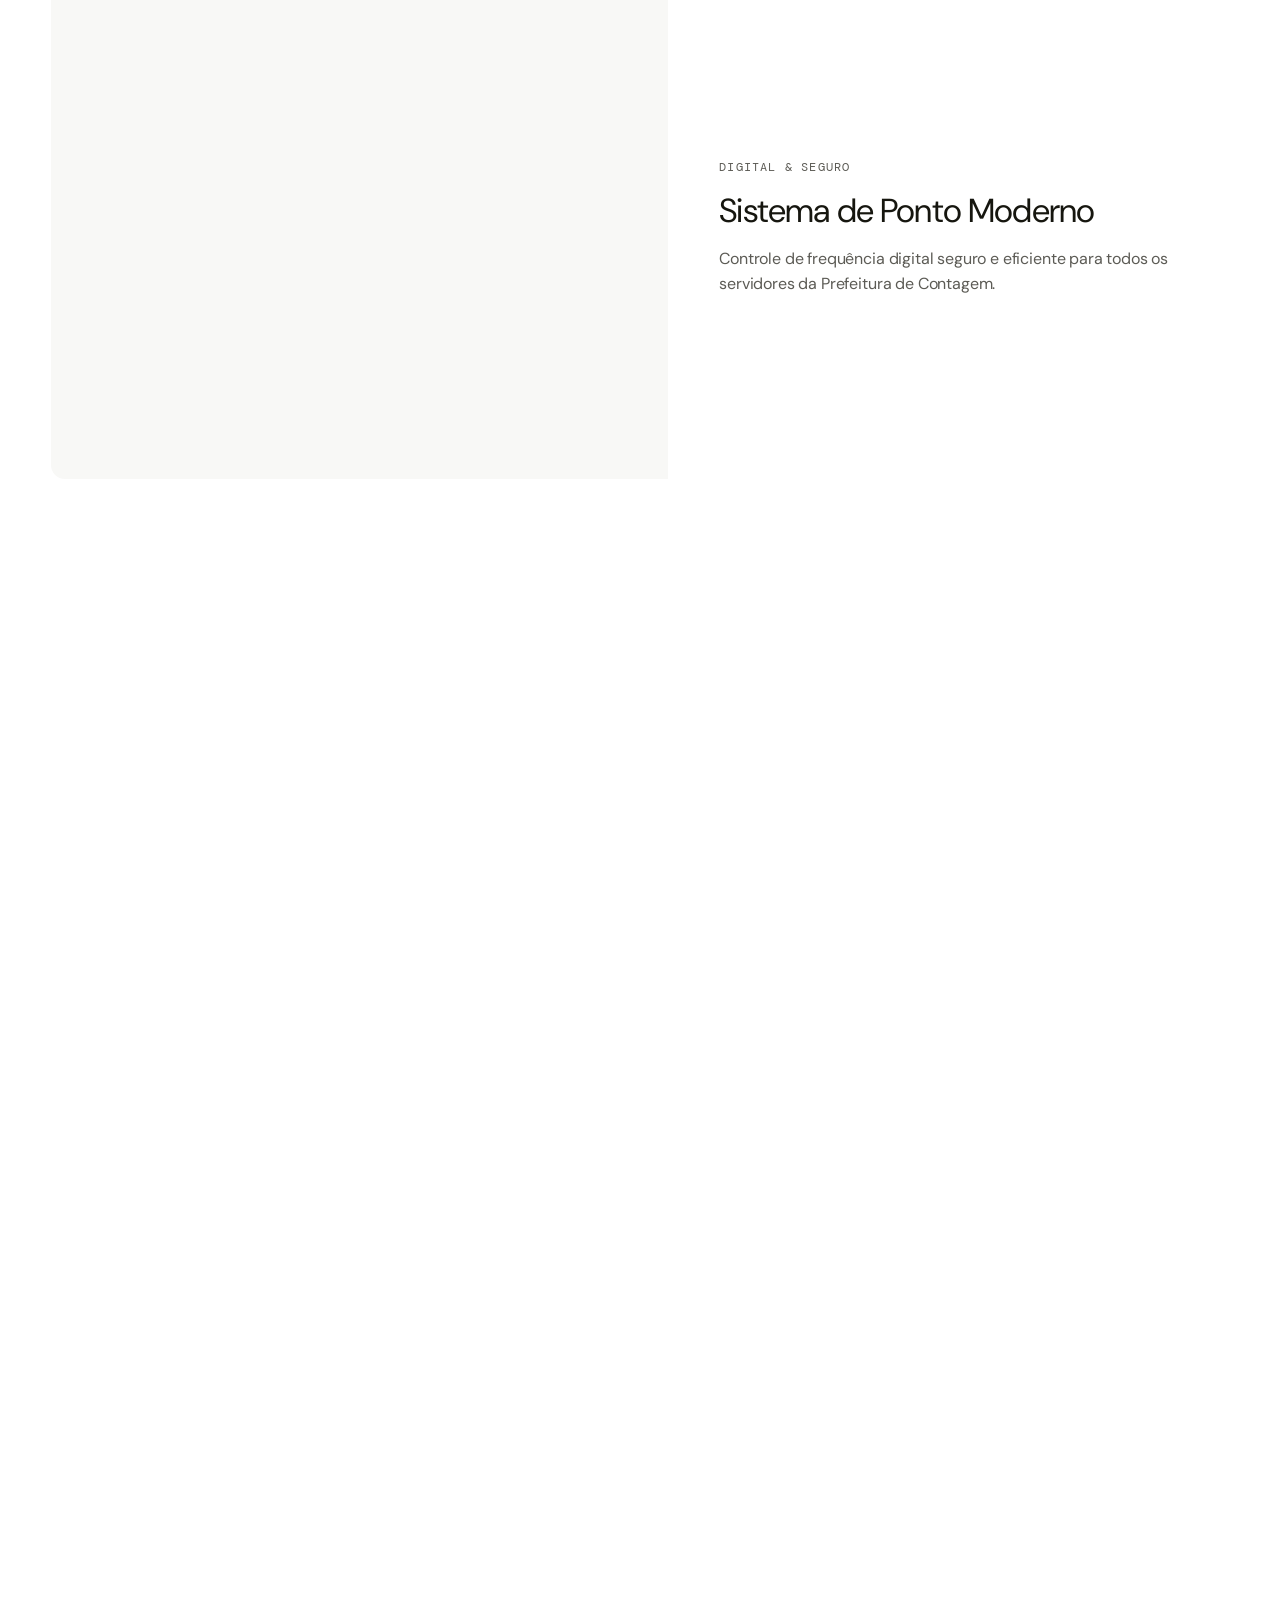
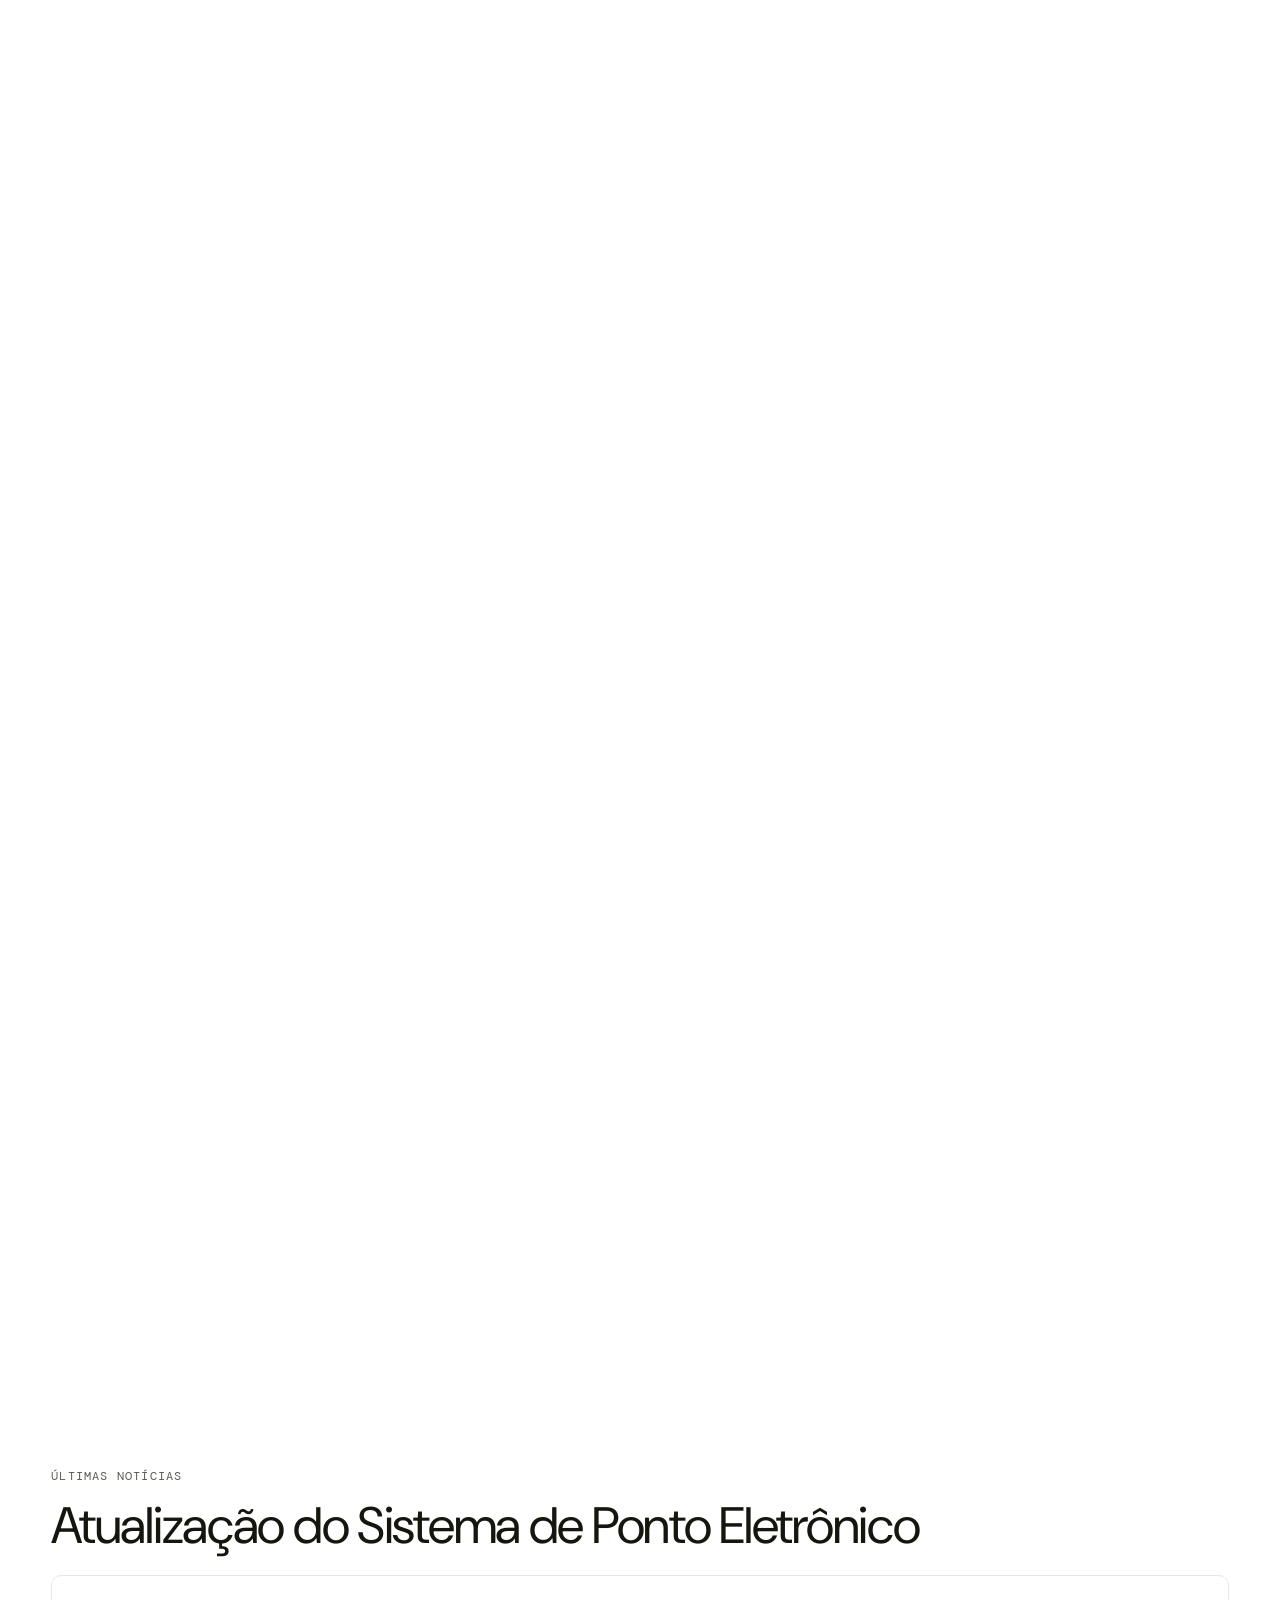
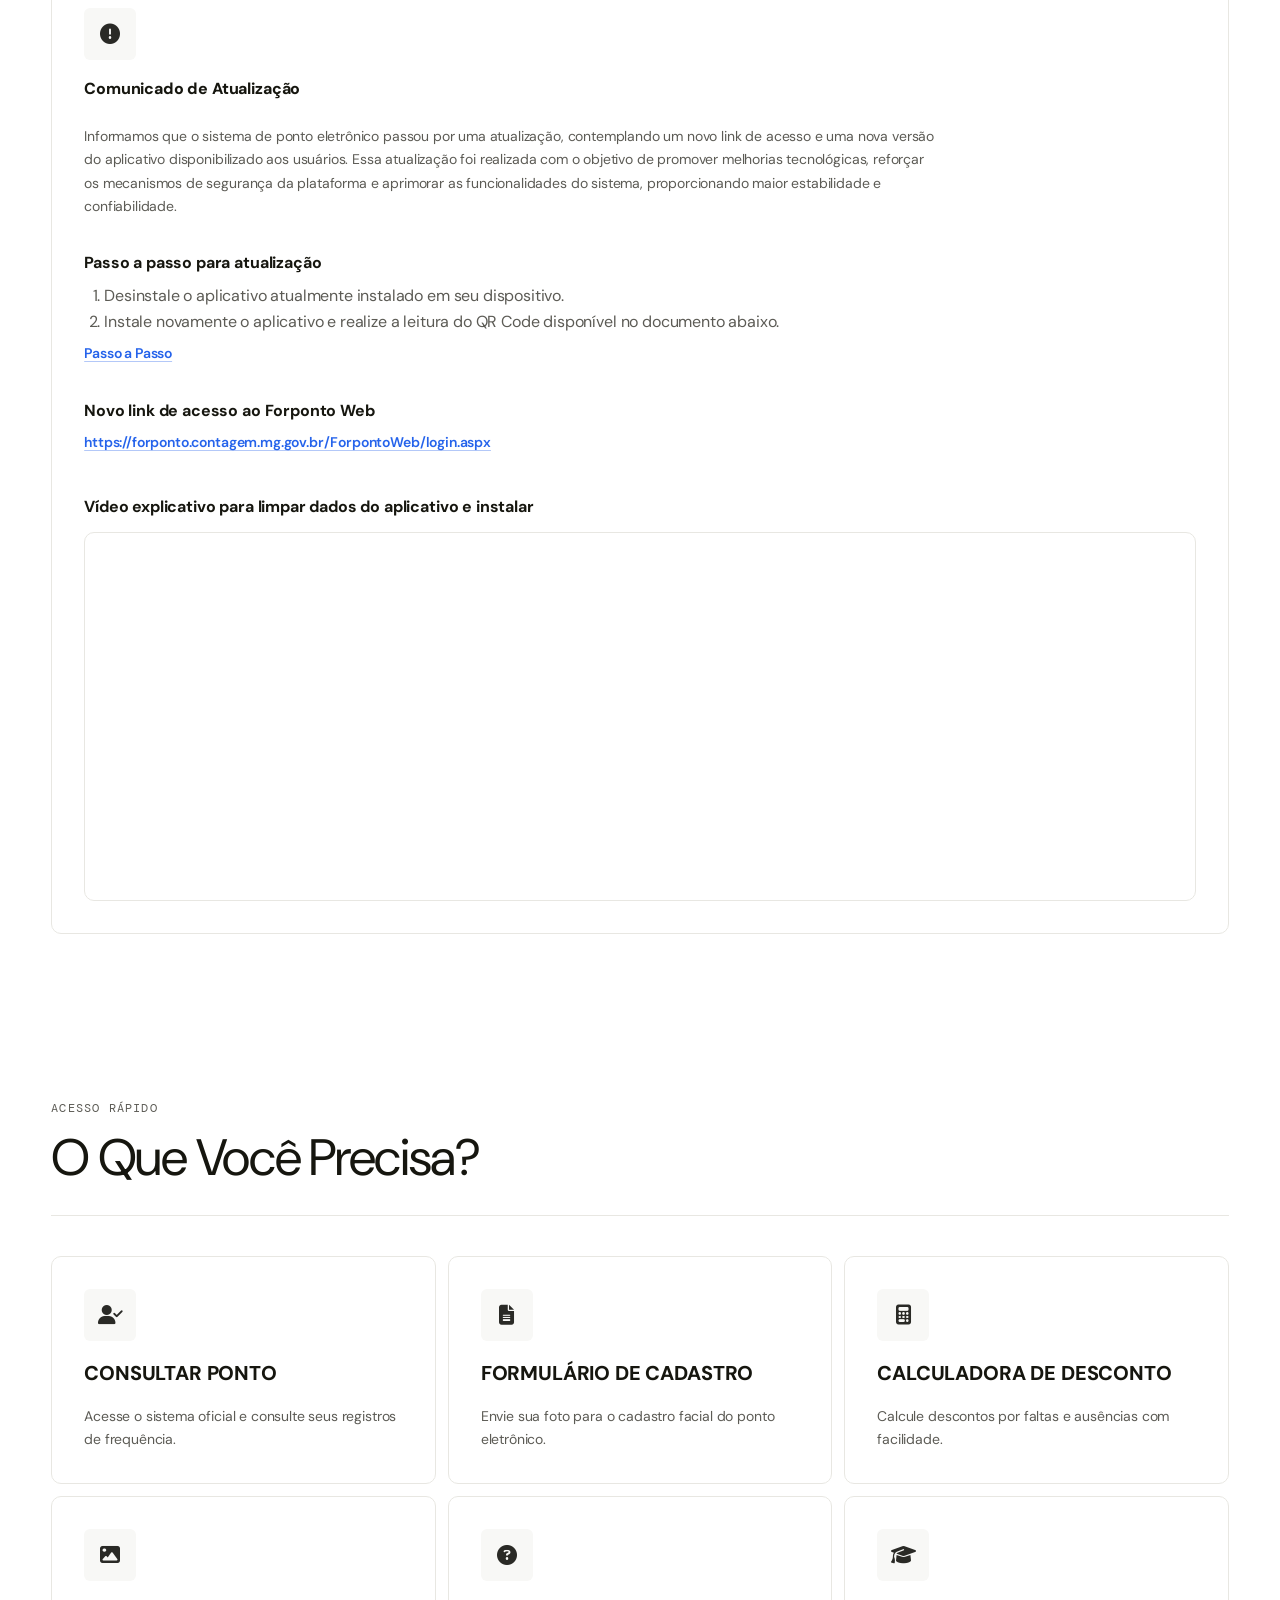
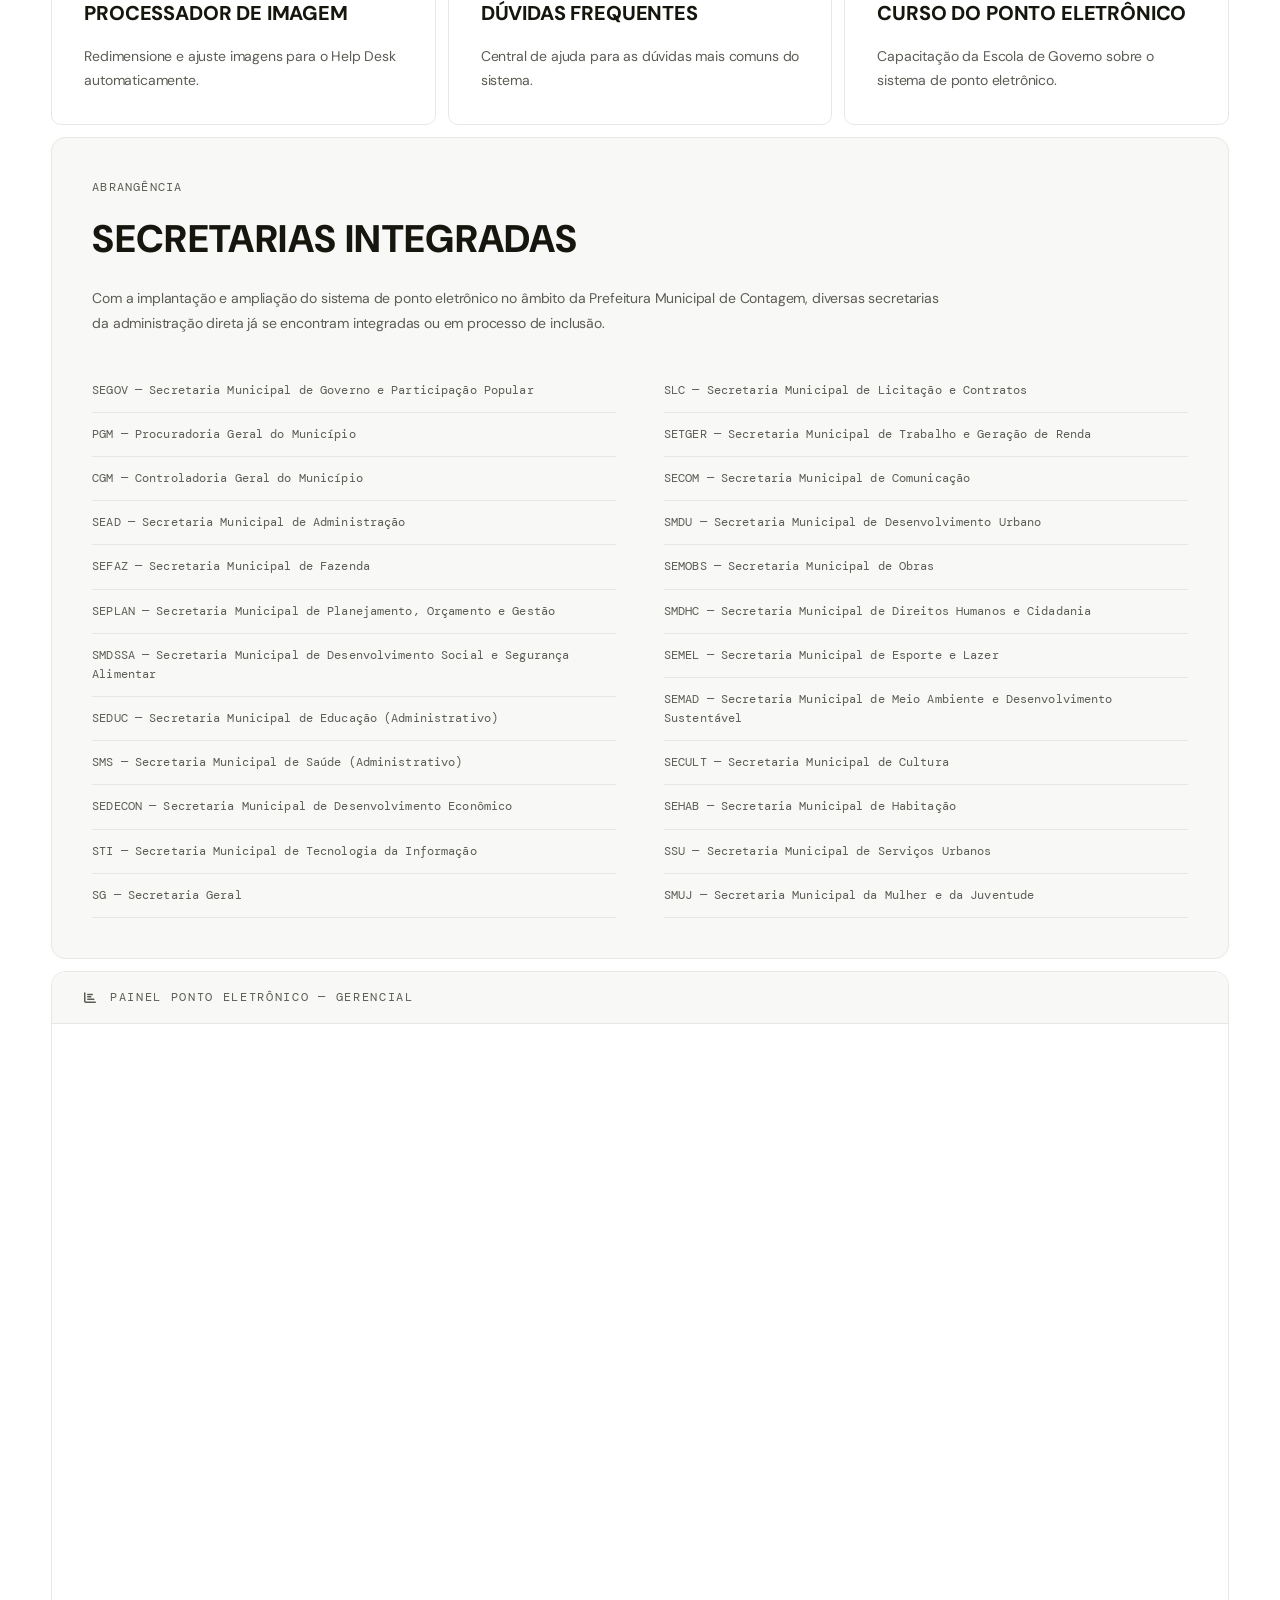
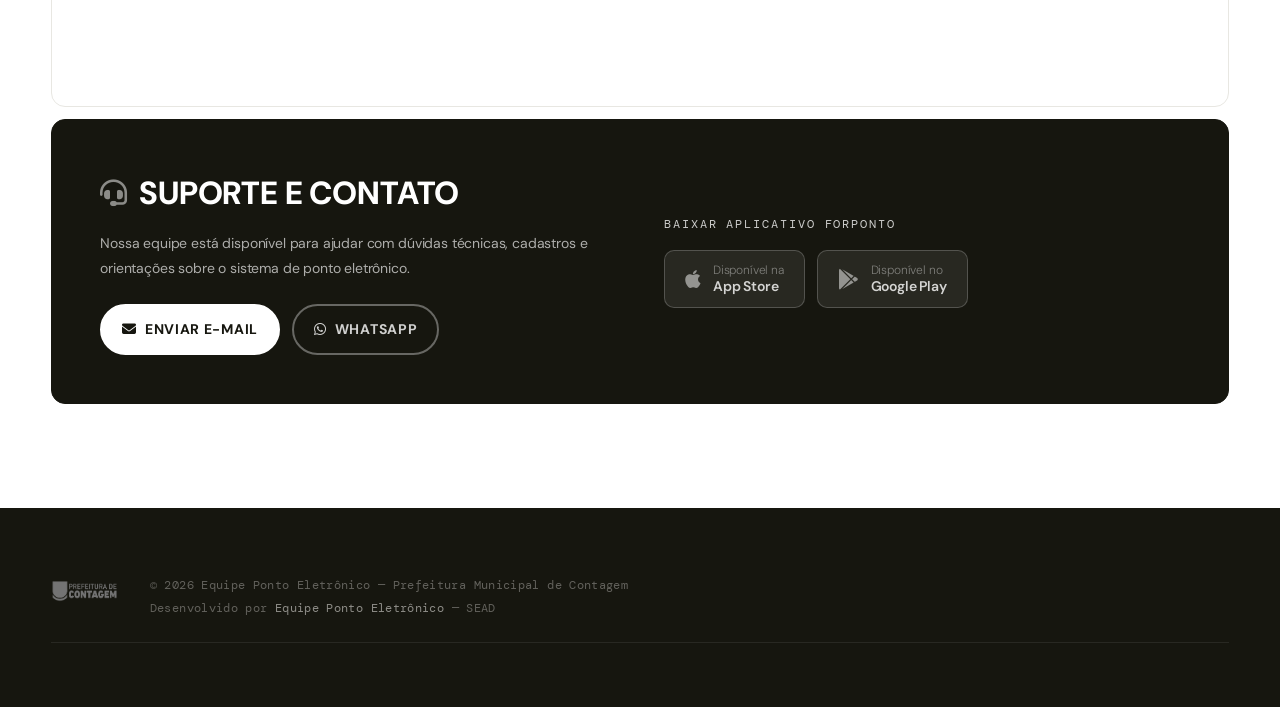
==== commit 76fe15aa: "Add files via upload" ====
--- a/index.html
+++ b/index.html
@@ -22,7 +22,6 @@
   <noscript><link rel="stylesheet" href="home-static.css" /></noscript>
   <script src="home.js" defer></script>
   <script src="home-highlights.js" defer></script>
-<link rel="stylesheet" href="portal-design.css" />
 </head>
 <body class="portal-home">
   <a class="skip-link" href="#main-content">Ir para o conteúdo principal</a>
@@ -82,7 +81,6 @@
           <div class="visual-sticky">
             <div class="demo-stage" aria-hidden="true">
               <div class="demo-orbit"></div>
-              <div class="terminal-path"></div>
               <div class="terminal">
                 <img class="terminal-image" src="assets/home/terminal.webp" srcset="assets/home/terminal-mobile.webp 430w, assets/home/terminal.webp 814w" sizes="(max-width: 900px) 220px, (max-height: 650px) 220px, 46vw" width="814" height="1086" alt="" fetchpriority="high" />
                 <div class="terminal-screen">
@@ -90,7 +88,7 @@
                   <span class="confirm-symbol">✓</span>
                 </div>
               </div>
-              <div class="photo-travel"><img src="assets/home/retrato-ficticio.webp" width="240" height="300" alt="" loading="lazy" /><span class="photo-corners"></span><span class="portrait-scan"></span></div>
+              <div class="photo-travel"><img src="assets/home/retrato-ficticio.webp" width="240" height="300" alt="" loading="lazy" /><span class="photo-corners"></span></div>
               <div class="time-travel">08:00</div>
               <div class="report-card"><p class="report-label">Exemplo fictício</p><h3>Espelho de ponto</h3><table><thead><tr><th>Data</th><th>Marcação</th><th>Tipo</th></tr></thead><tbody><tr><td>05/11</td><td class="destination"><span>08:00</span></td><td>Entrada</td></tr></tbody></table><p class="report-foot">Uma marcação na sua frequência.</p></div>
             </div>
@@ -136,74 +134,88 @@
         </div>
       </section>
 
-      <!-- SERVIÇOS E ORIENTAÇÕES -->
-      <section class="scroll-highlights" id="informacoes" aria-labelledby="highlights-title">
-        <header class="highlights-heading"><h2 id="highlights-title">Serviços e orientações</h2><p>Documentos, aplicativo e suporte para acompanhar seu ponto.</p></header>
-        <div class="highlights-stories">
-
-            <article class="highlight-story">
-                <div class="highlight-image">
+      <!-- CAROUSEL -->
+      <section class="modern-carousel scroll-highlights" id="informacoes" aria-labelledby="highlights-title"><div class="highlights-pin"><div class="highlights-heading"><span class="step-label">Serviços e orientações</span><h2 id="highlights-title">Informações para sua rotina.</h2></div>
+        <div class="carousel-wrapper">
+          <div class="carousel-track" id="carouselTrack">
+
+            <div class="carousel-item active">
+              <div class="carousel-content">
+                <div class="carousel-image">
                   <img src="https://lh3.googleusercontent.com/d/1boR5geD3cC2OT7HCd71V7aV7h6JuxRzr" alt="Sistema de Ponto Eletrônico" loading="lazy"/>
                 </div>
-                <div class="highlight-copy">
+                <div class="carousel-text">
                   <span class="eyebrow">Digital &amp; Seguro</span>
                   <h3>Sistema de Ponto Moderno</h3>
                   <p>Controle de frequência digital seguro e eficiente para todos os servidores da Prefeitura de Contagem.</p>
                 </div>
-            </article>
-
-            <article class="highlight-story">
-                <div class="highlight-image">
+              </div>
+            </div>
+
+            <div class="carousel-item">
+              <div class="carousel-content">
+                <div class="carousel-image">
                   <a href="https://drive.google.com/uc?id=19SWZsRNQ-8Bsw2WJKbl1MmO6sEXyFOXp" target="_self">
                     <img src="https://lh3.googleusercontent.com/d/1CUlh1LubDzA6FD3umnxBwYyg--aT_yEx" alt="Legislação do Ponto Eletrônico" loading="lazy"/>
                   </a>
                 </div>
-                <div class="highlight-copy">
+                <div class="carousel-text">
                   <span class="eyebrow">Legislação</span>
                   <h3>Marco Legal do Controle de Ponto</h3>
                   <p>Decreto Nº 1237, de 06 de Junho de 2024</p>
                   <p>Portaria SEAD Nº. 13, de 04 de Junho de 2025</p><a class="home-link" href="https://drive.google.com/uc?id=19SWZsRNQ-8Bsw2WJKbl1MmO6sEXyFOXp">Consultar legislação</a>
                 </div>
-            </article>
-
-            <article class="highlight-story">
-                <div class="highlight-image">
+              </div>
+            </div>
+
+            <div class="carousel-item">
+              <div class="carousel-content">
+                <button type="button" class="carousel-image app-download-image" onclick="redirectToAppStore()" aria-label="Baixar aplicativo Forponto">
                   <img src="https://lh3.googleusercontent.com/d/1h_pU8L-ES1XYBt2Xg-W1vllGnlDdbgXD" alt="" loading="lazy"/>
-                </div>
-                <div class="highlight-copy">
+                  <div class="download-overlay">
+                    <i class="fas fa-download" aria-hidden="true"></i>
+                    <span>Baixar App</span>
+                  </div>
+                </button>
+                <div class="carousel-text">
                   <span class="eyebrow">Mobile</span>
                   <h3>Acesso via Smartphone</h3>
                   <p>Consulte registros, baixe relatórios e acompanhe sua frequência diretamente pelo celular.</p>
-                  <div class="highlight-downloads" aria-label="Baixar Forponto">
-                    <a class="btn btn-outline" href="https://apps.apple.com/br/app/forponto-mobile/id6754690842" target="_blank" rel="noopener noreferrer">App Store</a>
-                    <a class="btn btn-outline" href="https://play.google.com/store/apps/details?id=br.com.tasksistemas.forpontomobile" target="_blank" rel="noopener noreferrer">Google Play</a>
-                  </div>
-                </div>
-            </article>
-
-            <article class="highlight-story">
-                <div class="highlight-image">
+                  <div class="os-detection" id="osDetection"><small>Detectando plataforma...</small></div>
+                </div>
+              </div>
+            </div>
+
+            <div class="carousel-item">
+              <div class="carousel-content">
+                <div class="carousel-image">
                   <img src="https://lh3.googleusercontent.com/d/1dtRwEeJxICbb_ubb5tHD4nhTMYv47X8U" alt="Suporte Técnico" loading="lazy"/>
                 </div>
-                <div class="highlight-copy">
+                <div class="carousel-text">
                   <span class="eyebrow">Suporte</span>
                   <h3>Atendimento Especializado</h3>
                   <p>Nossa equipe está pronta para ajudar com dúvidas, problemas técnicos e orientações sobre o sistema.</p><a class="home-link" href="#suporte-title">Encontrar atendimento</a>
                 </div>
-            </article>
-
-            <article class="highlight-story">
-                <div class="highlight-image">
+              </div>
+            </div>
+
+            <div class="carousel-item">
+              <div class="carousel-content">
+                <div class="carousel-image">
                   <img src="https://lh3.googleusercontent.com/d/1odnmFB0usfYO13DNaLhBCLWtjs7AmWb0" alt="Relatórios" loading="lazy"/>
                 </div>
-                <div class="highlight-copy">
+                <div class="carousel-text">
                   <span class="eyebrow">Relatórios</span>
                   <h3>Histórico Detalhado</h3>
                   <p>Acesso completo ao histórico de frequência com relatórios organizados e fáceis de entender.</p><a class="home-link" href="https://forponto.contagem.mg.gov.br/ForpontoWeb/login.aspx" target="_blank" rel="noopener noreferrer">Consultar no Forponto</a>
                 </div>
-            </article>
-        </div>
-      </section>
+              </div>
+            </div>
+
+          </div>
+        </div>
+
+      </div></section>
 
       <!-- ÚLTIMAS NOTÍCIAS -->
       <section class="section-sm latest-news" aria-label="Últimas notícias">
--- a/home.css
+++ b/home.css
@@ -236,54 +236,52 @@
   .motion-ready.has-mobile-bank-nav .chat-fab .chat-fab-icon { font-size: 1rem; }
 }
 
-/* Photo stories stay in document order while the crop and focal point follow scroll. */
-.scroll-highlights { padding: clamp(48px, 7vw, 108px) 0; }
-.highlights-heading { display: flex; flex-wrap: wrap; align-items: end; justify-content: space-between; gap: 18px; padding-bottom: 30px; border-bottom: 1px solid var(--border); }
-.highlights-heading h2 { font-size: clamp(2.15rem, 5vw, 5.5rem); font-weight: 500; line-height: .98; letter-spacing: -.075em; }
-.highlights-heading p { max-width: 34ch; color: var(--text-secondary); }
-.highlights-stories { display: grid; gap: clamp(28px, 7vw, 96px); padding-top: clamp(30px, 6vw, 80px); }
-.highlight-story { display: grid; grid-template-columns: minmax(0, 1.55fr) minmax(0, 1fr); align-items: center; gap: clamp(24px, 6vw, 100px); }
-.highlight-image { position: relative; display: block; width: 100%; aspect-ratio: 1.5; min-width: 0; overflow: hidden; padding: 0; border: 0; border-radius: 16px; background: var(--surface-2); clip-path: inset(var(--photo-inset-y, 0%) var(--photo-inset-x, 0%) round 16px); }
-.highlight-image a { display: block; height: 100%; }
-.highlight-image:focus-within { clip-path: none; }
-.highlight-image a:focus-visible { outline-offset: -6px; }
-.highlight-image img { display: block; width: 100%; height: 100%; object-fit: cover; transform: translateY(var(--photo-y, 0%)) scale(var(--photo-scale, 1)); }
-.highlight-copy { padding-block: 24px; }
-.highlight-copy .eyebrow { display: block; color: var(--accent); margin-bottom: 14px; }
-.highlight-copy h3 { font-size: clamp(1.85rem, 3vw, 3.65rem); font-weight: 500; letter-spacing: -.06em; line-height: 1.03; margin-bottom: 18px; }
-.highlight-copy p { max-width: 52ch; color: var(--text-secondary); line-height: 1.6; }
-.highlight-copy .home-link { display: inline-block; margin-top: 18px; }
-.highlight-downloads { display: flex; flex-wrap: wrap; gap: 10px; margin-top: 20px; }
-.highlight-downloads .btn { min-height: 42px; }
-@media (min-width: 801px) {
-  .highlight-story:nth-child(even) { grid-template-columns: minmax(0, 1fr) minmax(0, 1.55fr); }
-  .highlight-story:nth-child(even) .highlight-image { grid-column: 2; grid-row: 1; }
-  .highlight-story:nth-child(even) .highlight-copy { grid-column: 1; grid-row: 1; }
-}
-@media (max-width: 800px) {
-  .highlight-story { grid-template-columns: minmax(0, 1fr); gap: 16px; }
-  .highlight-image { aspect-ratio: 1.36; }
-  .highlight-copy { padding-block: 0 16px; }
-}
-@media (prefers-reduced-motion: reduce), print {
-  .highlight-image { clip-path: none; }
-  .highlight-image img { transform: none; }
-}
-
-.journey { --home-ink: #101216; --home-muted: #505661; --text-primary: #101216; --text-secondary: #505661; --home-line: #e3e6eb; }
-.motion-ready .home-intro h1, .motion-ready .home-step h2 { letter-spacing: -.068em; font-weight: 500; }
-.demo-orbit { border-color: #dae7f7; background: radial-gradient(circle, #e6f1ff 0%, #f4f8ff 47%, #fff 72%); transform: scale(var(--field-scale, 1)); }
-.demo-orbit::before { border-color: #dfe9f7; }
-.demo-orbit::after { border-color: #edf3fa; }
-.motion-ready .demo-stage { perspective: 850px; }
-.terminal-image { filter: drop-shadow(14px 24px 20px rgb(13 35 66 / .2)); }
-.terminal-screen { background: repeating-linear-gradient(0deg, transparent 0 13px, rgb(151 204 255 / .07) 14px), linear-gradient(150deg,#122f4a,#0b141f); }
-.portrait-scan { position: absolute; inset: 9px; overflow: hidden; border-radius: 4px; opacity: var(--scan-opacity, 0); }
-.portrait-scan::before { content: ''; position: absolute; inset: 0 0 auto; top: var(--scan-offset, 0%); height: 2px; background: #b9ecff; box-shadow: 0 0 15px 4px #209cff; }
-.terminal-path { position: absolute; height: 1px; transform-origin: left; z-index: 7; opacity: var(--wire-opacity, 0); background: repeating-linear-gradient(90deg, #559bfa 0 5px, transparent 5px 9px); }
-.report-card { border-color: #d9e6f5; box-shadow: 0 22px 66px rgb(18 47 84 / .15); }
+/* Existing information images now use the same native, reversible scroll model. */
+.scroll-highlights { --text-primary: #16160f; --text-secondary: #5c5b55; --surface: #fff; --border: #e8e7e2; --home-muted: #5c5b55; --home-blue: var(--blue-500); background: #fff; padding: 0 !important; }
+#informacoes { scroll-margin-top: var(--home-nav-height); }
+.highlights-heading h2 { font: 400 clamp(1.8rem, 3vw, 3.25rem)/1.1 var(--font-display); letter-spacing: -.025em; margin-top: 10px; color: #16160f; }
+.scroll-highlights .carousel-wrapper { width: 100%; border: 0; border-radius: 14px; background: #fff; }
+.scroll-highlights .carousel-content { grid-template-columns: 1.1fr 1fr; }
+.scroll-highlights .carousel-item { transition: none; }
+.scroll-highlights .carousel-image { background: #f8f8f6; border: 0; padding: 0; }
+.scroll-highlights .carousel-image img { transition: none; }
+.scroll-highlights .carousel-text { border: 0; background: #fff; gap: 16px; padding: clamp(24px, 4vw, 70px); }
+.scroll-highlights .carousel-text h3 { font: 400 clamp(1.7rem, 2.6vw, 3rem)/1.1 var(--font-display); text-transform: none; letter-spacing: -.025em; }
+.scroll-highlights .carousel-text p { font-size: 1rem; line-height: 1.6; }
+.scroll-highlights .carousel-text .home-link { font-size: 1rem; align-self: flex-start; }
+.highlights-controls { display: none; }
+.scroll-highlights:not(.highlights-ready) .carousel-track { display: grid; gap: 24px; height: auto; min-height: 0; }
+.scroll-highlights:not(.highlights-ready) .carousel-item { position: relative; opacity: 1; visibility: visible; height: auto; pointer-events: auto; }
+.scroll-highlights:not(.highlights-ready) .carousel-content { min-height: 350px; height: auto; }
+.highlights-ready { height: 360svh; }
+.highlights-ready .highlights-pin { position: sticky; top: var(--home-nav-height); height: calc(100svh - var(--home-nav-height) - var(--home-bottom-nav, 0px)); display: flex; flex-direction: column; justify-content: center; gap: 24px; padding-block: 16px; }
+.highlights-ready .carousel-wrapper { flex: 0 0 auto; }
+.highlights-ready .carousel-track { height: min(56svh, 620px); min-height: 0; }
+.highlights-ready .carousel-item { visibility: hidden; }
+.highlights-ready .carousel-item.active { visibility: visible; }
+.highlights-ready .highlights-controls { display: flex; flex-wrap: wrap; justify-content: center; gap: 8px 18px; }
+.highlights-controls button { color: #5c5b55; background: transparent; border: 0; border-bottom: 2px solid #eee; padding: 8px 12px; font: 400 .875rem var(--font-body); cursor: pointer; }
+.highlights-controls button[aria-current] { color: var(--blue-500); border-color: var(--blue-500); }
 @media (max-width: 900px), (max-height: 650px) {
-  .motion-ready .demo-orbit { transform: translateX(-50%) scale(var(--field-scale, 1)); }
-  .motion-ready .terminal { top: -2%; }
-}
-
+  .highlights-ready { height: 360svh; }
+  .highlights-ready .highlights-pin { gap: 12px; padding-block: 10px; }
+  .highlights-heading h2 { font-size: 1.45rem; line-height: 1.15; margin-top: 6px; }
+  .highlights-heading .step-label { font-size: .75rem; }
+  .highlights-ready .carousel-track { height: min(490px, calc(100svh - var(--home-nav-height) - var(--home-bottom-nav, 0px) - 200px)); }
+  .scroll-highlights .carousel-content { grid-template-columns: 1fr; grid-template-rows: clamp(130px, 20svh, 175px) 1fr; }
+  .scroll-highlights .carousel-image { height: auto; }
+  .scroll-highlights .carousel-text { padding: 16px; gap: 8px; }
+  .scroll-highlights .carousel-text h3 { font-size: 1.4rem; }
+  .scroll-highlights .carousel-text p { line-height: 1.45; }
+  .scroll-highlights .os-detection { margin: 0; }
+  .scroll-highlights .carousel-text .eyebrow { font-size: .75rem; }
+  .highlights-controls button { padding: 6px 8px; }
+  .highlights-ready .highlights-controls { gap: 4px 8px; }
+}
+@media print {
+  .highlights-ready { height: auto; }
+  .highlights-ready .highlights-pin { height: auto; position: static; display: block; }
+  .highlights-ready .carousel-track { height: auto; display: block; }
+  .highlights-ready .carousel-item { height: auto; position: static; visibility: visible !important; opacity: 1 !important; break-inside: avoid; }
+  .highlights-controls { display: none !important; }
+}
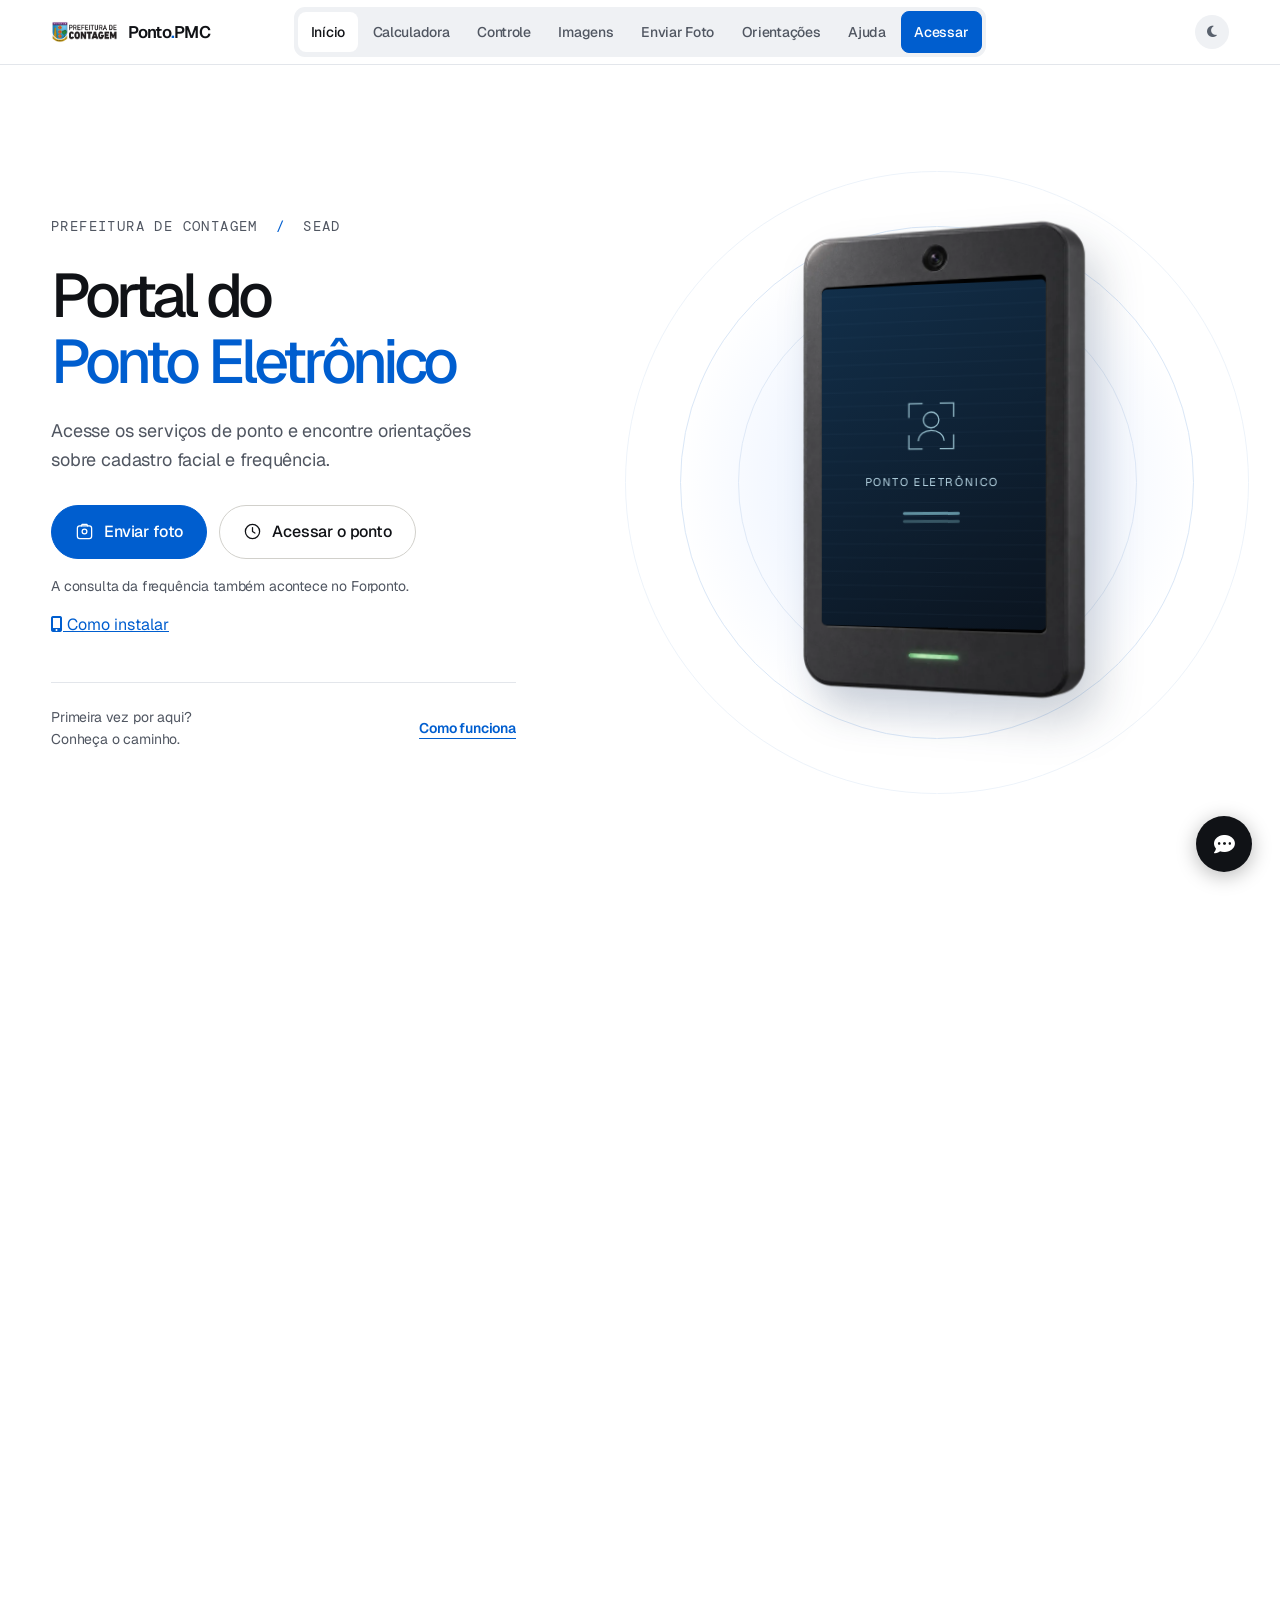
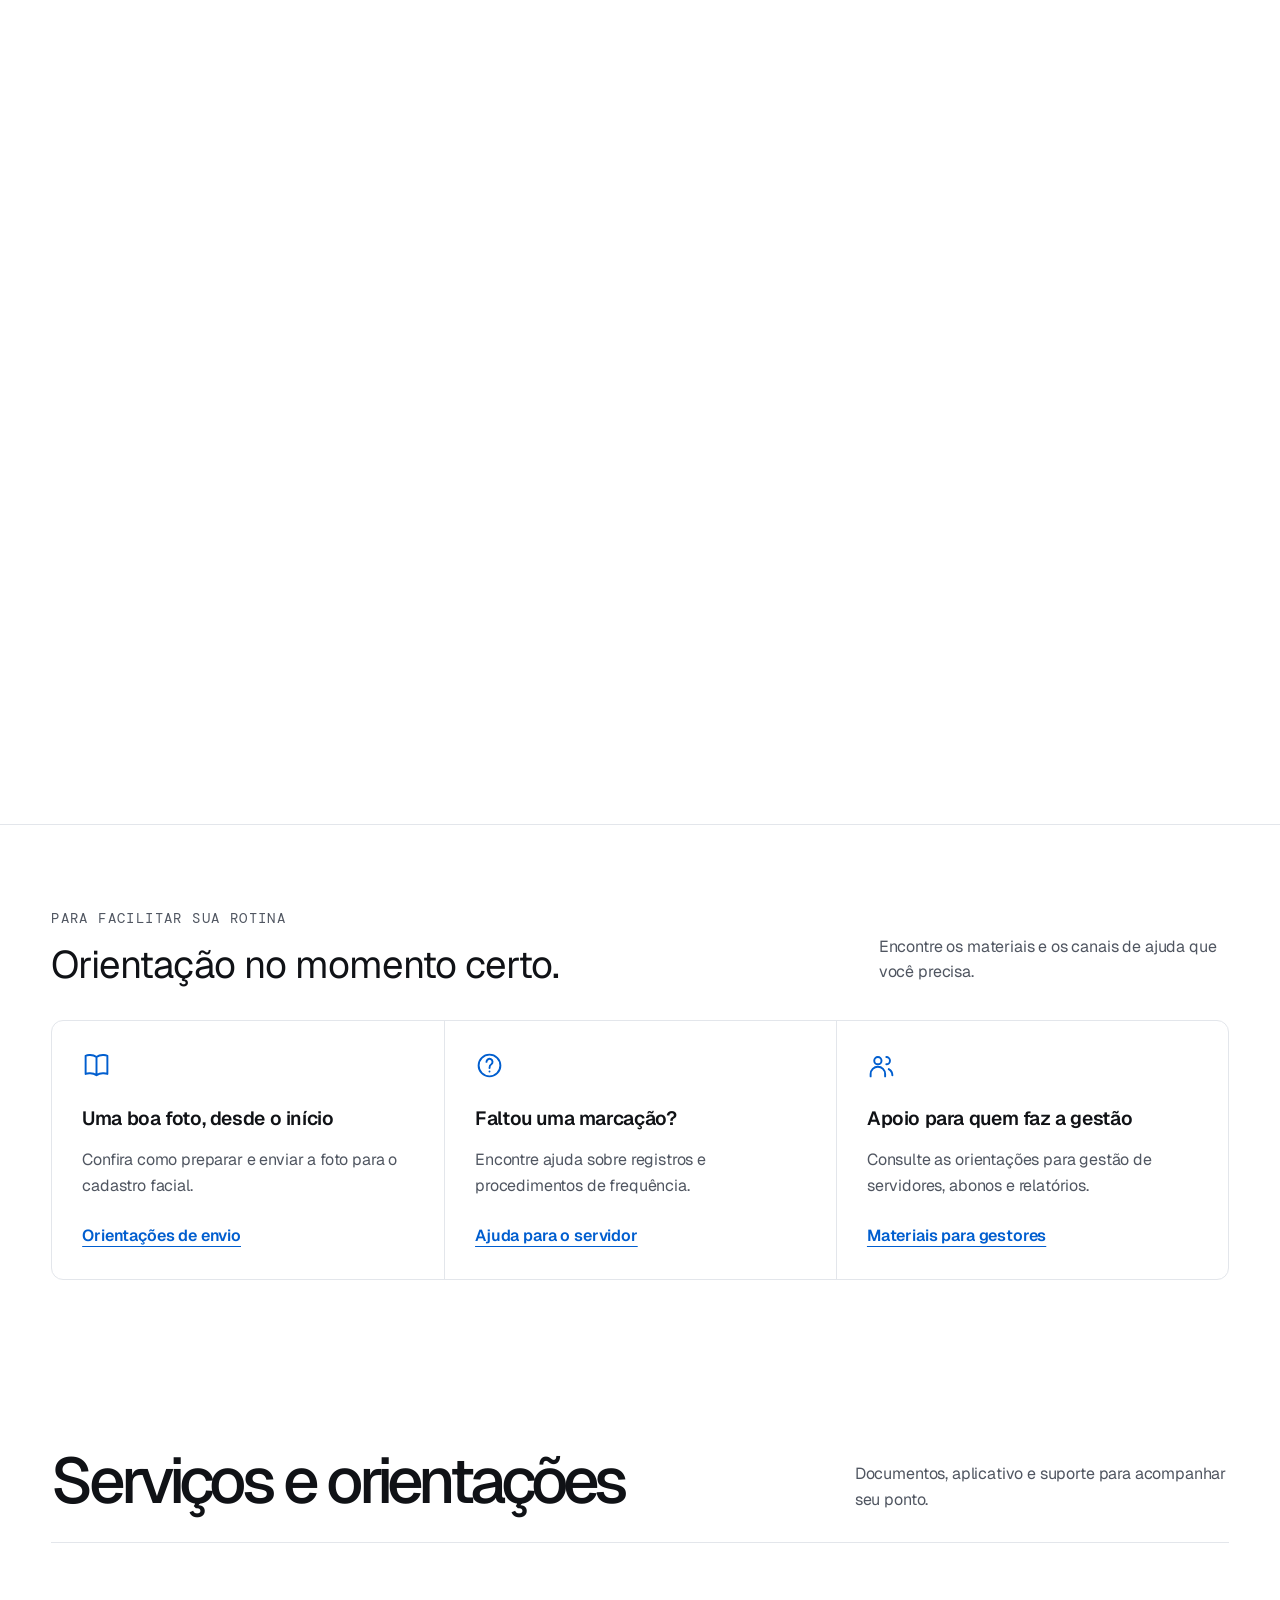
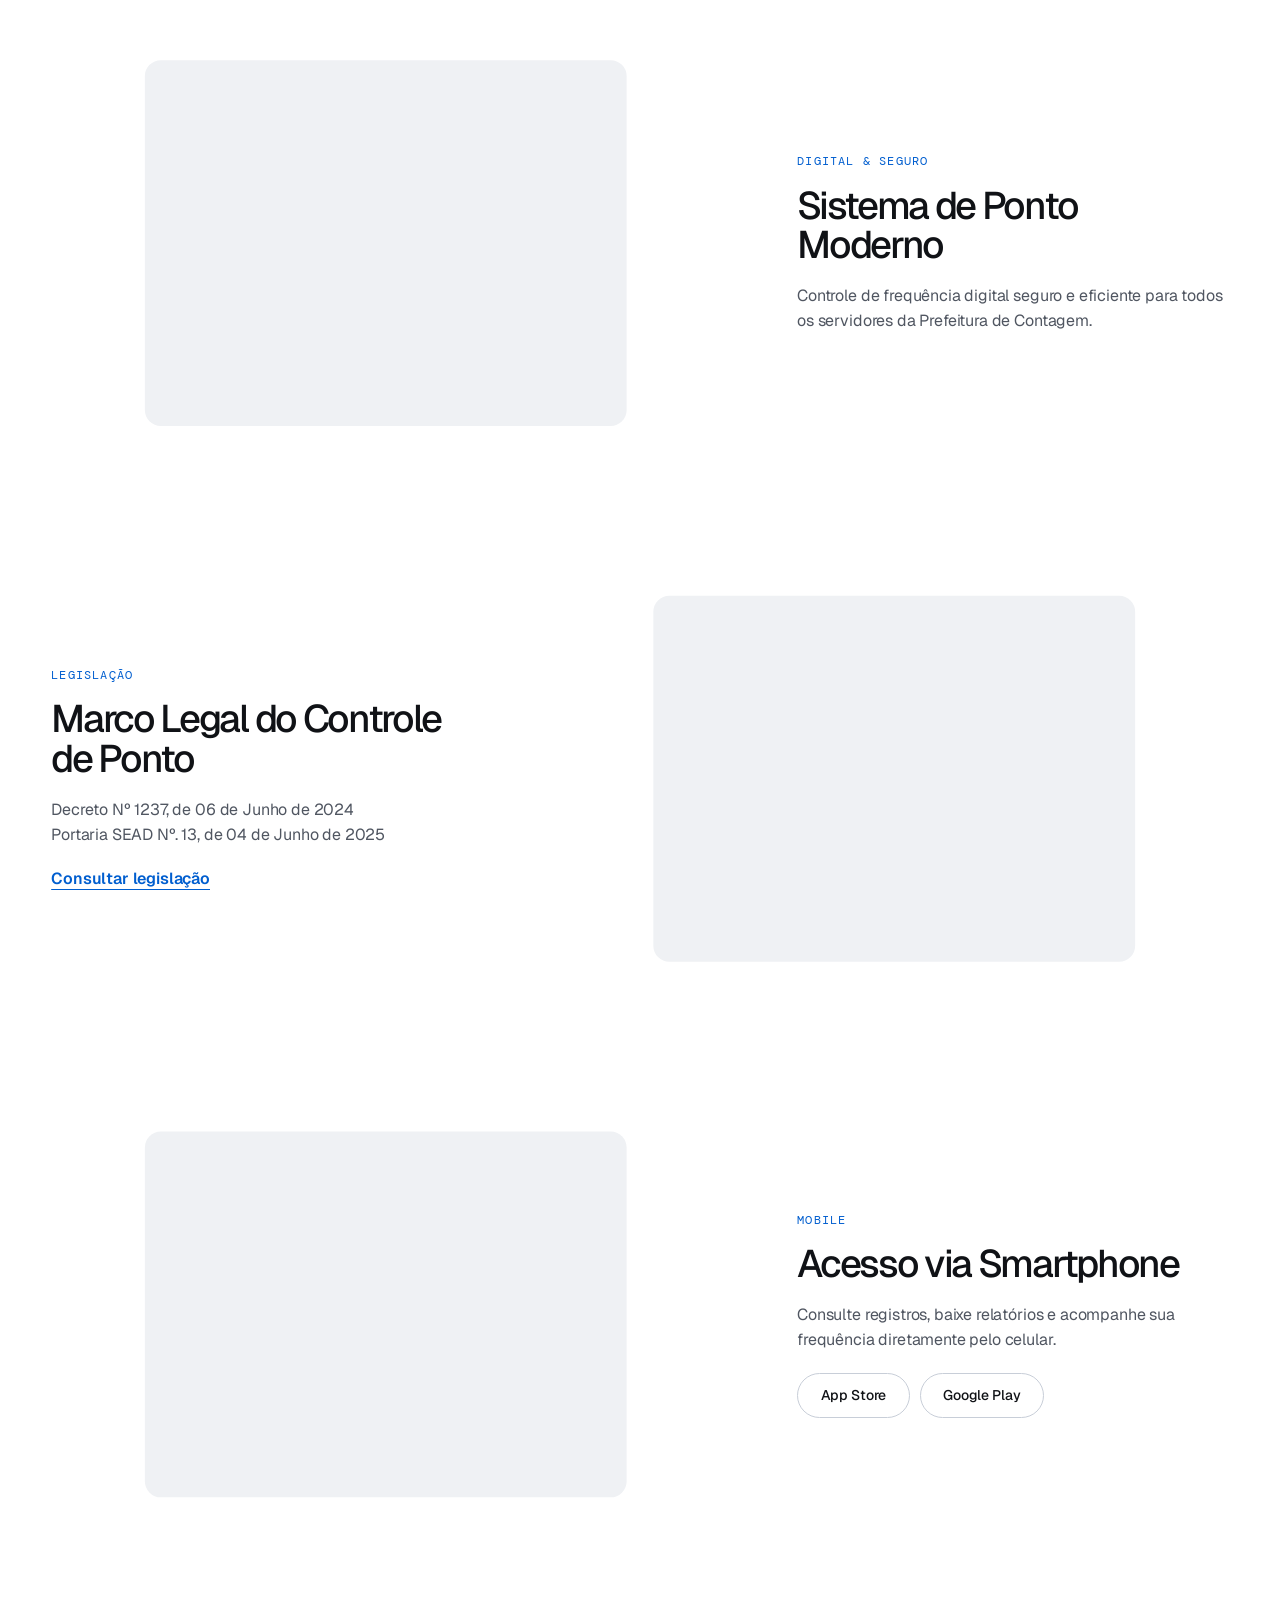
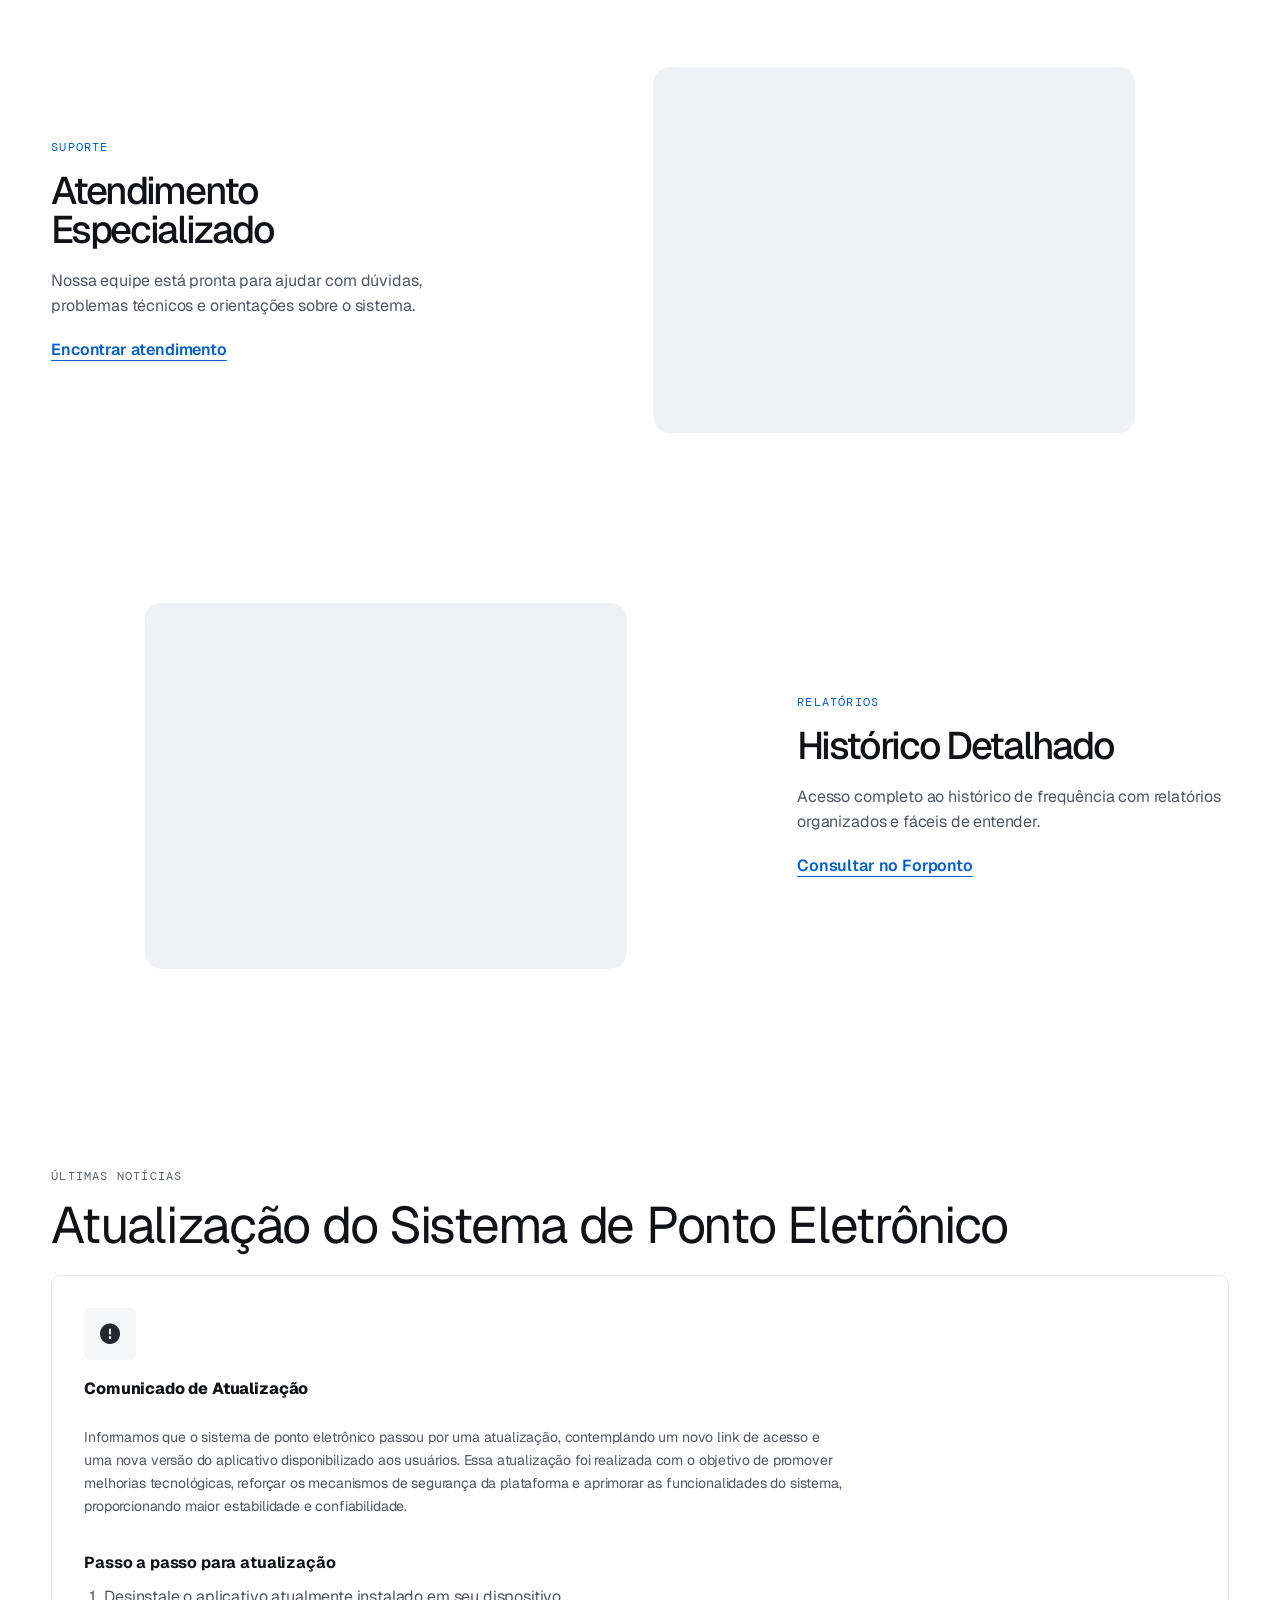
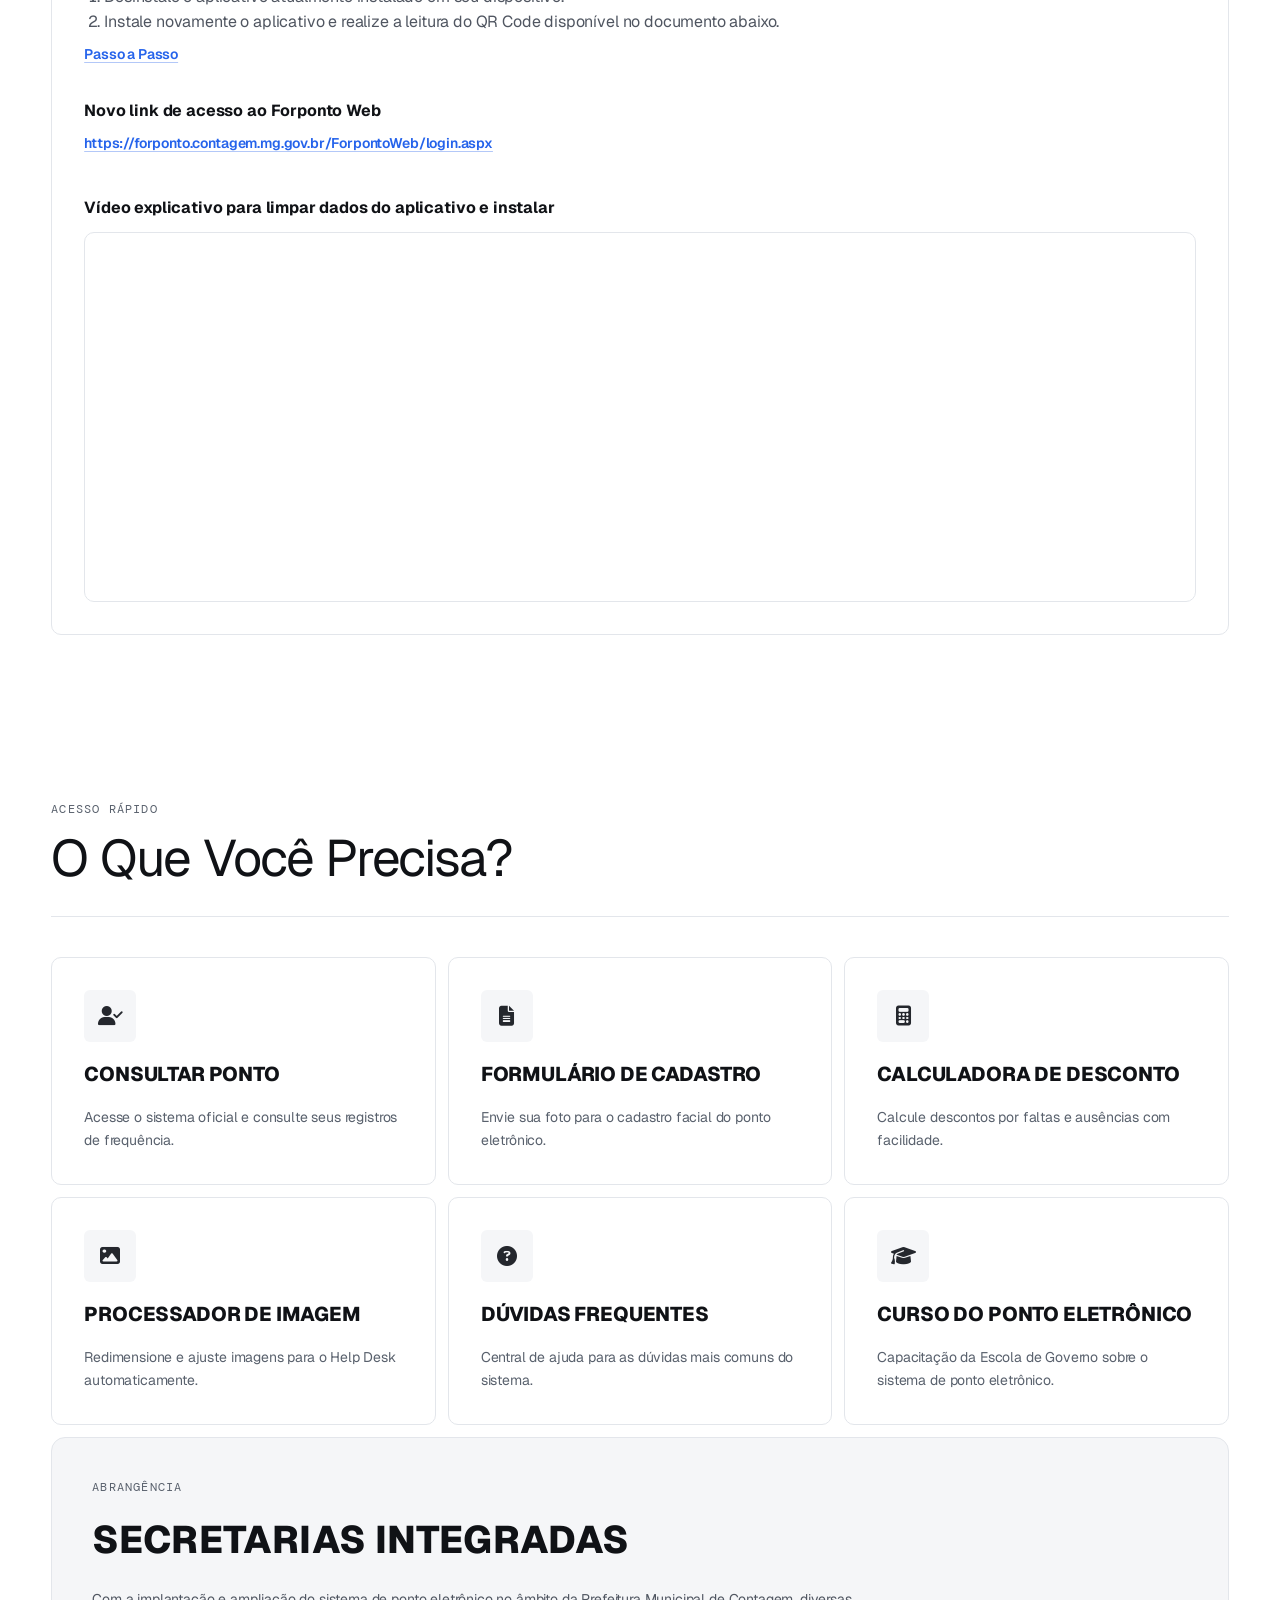
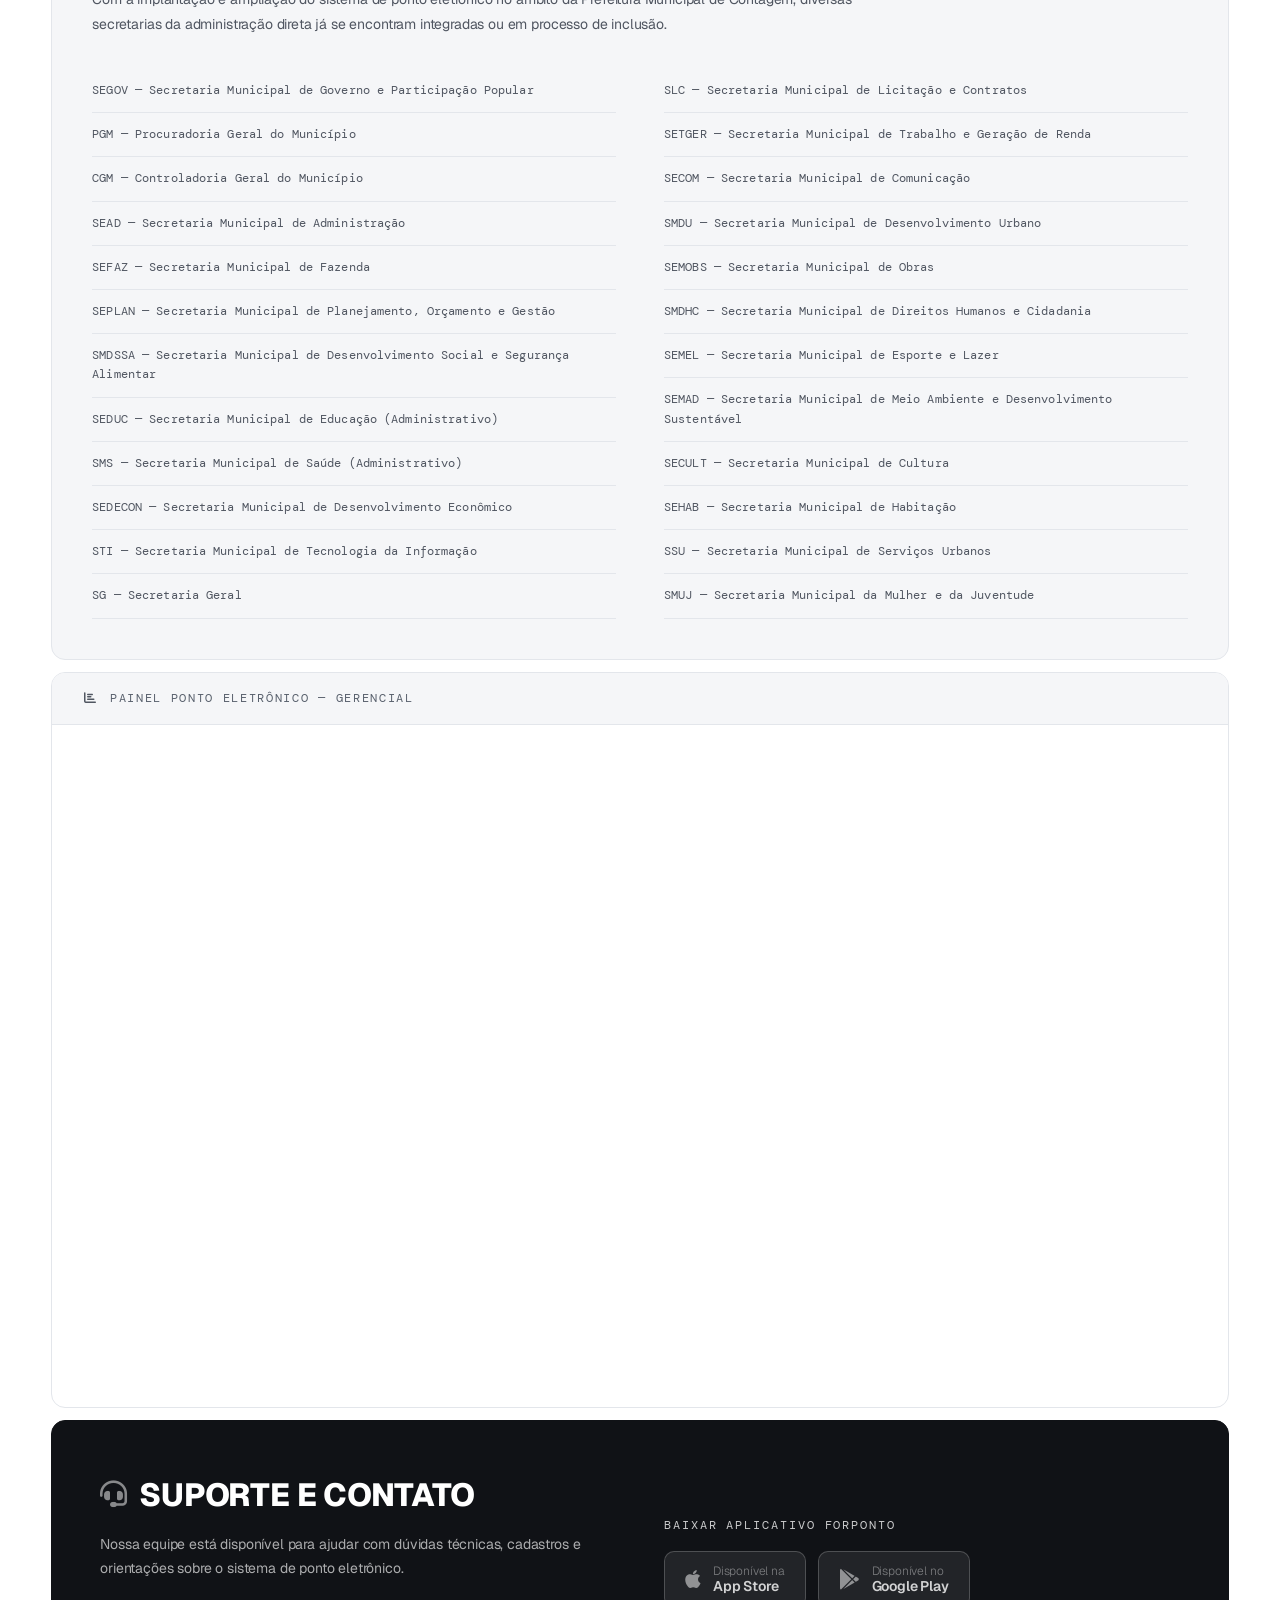
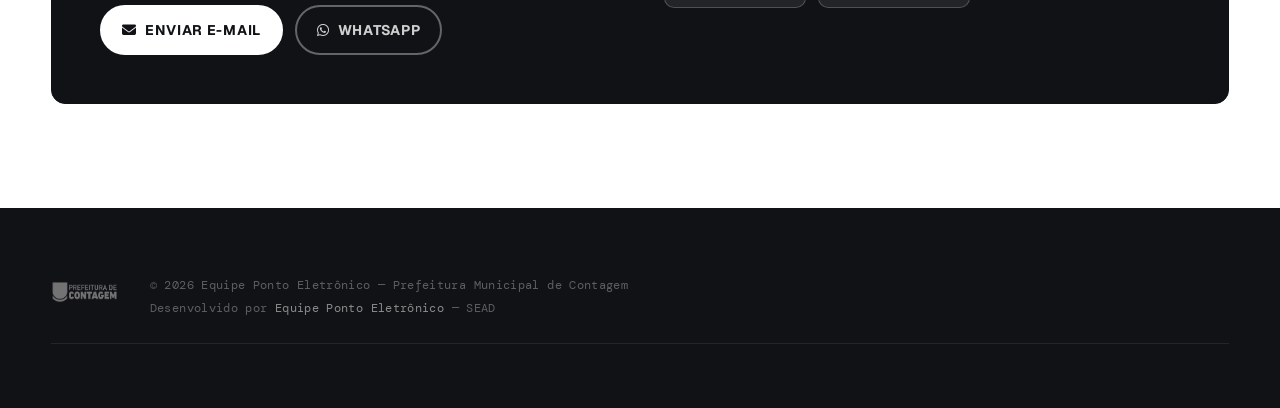
==== commit 552b08b3: "Add files via upload" ====
--- a/index.html
+++ b/index.html
@@ -22,6 +22,7 @@
   <noscript><link rel="stylesheet" href="home-static.css" /></noscript>
   <script src="home.js" defer></script>
   <script src="home-highlights.js" defer></script>
+<link rel="stylesheet" href="portal-design.css" />
 </head>
 <body class="portal-home">
   <a class="skip-link" href="#main-content">Ir para o conteúdo principal</a>
@@ -81,6 +82,7 @@
           <div class="visual-sticky">
             <div class="demo-stage" aria-hidden="true">
               <div class="demo-orbit"></div>
+              <div class="terminal-path"></div>
               <div class="terminal">
                 <img class="terminal-image" src="assets/home/terminal.webp" srcset="assets/home/terminal-mobile.webp 430w, assets/home/terminal.webp 814w" sizes="(max-width: 900px) 220px, (max-height: 650px) 220px, 46vw" width="814" height="1086" alt="" fetchpriority="high" />
                 <div class="terminal-screen">
@@ -88,7 +90,7 @@
                   <span class="confirm-symbol">✓</span>
                 </div>
               </div>
-              <div class="photo-travel"><img src="assets/home/retrato-ficticio.webp" width="240" height="300" alt="" loading="lazy" /><span class="photo-corners"></span></div>
+              <div class="photo-travel"><img src="assets/home/retrato-ficticio.webp" width="240" height="300" alt="" loading="lazy" /><span class="photo-corners"></span><span class="portrait-scan"></span></div>
               <div class="time-travel">08:00</div>
               <div class="report-card"><p class="report-label">Exemplo fictício</p><h3>Espelho de ponto</h3><table><thead><tr><th>Data</th><th>Marcação</th><th>Tipo</th></tr></thead><tbody><tr><td>05/11</td><td class="destination"><span>08:00</span></td><td>Entrada</td></tr></tbody></table><p class="report-foot">Uma marcação na sua frequência.</p></div>
             </div>
@@ -134,88 +136,74 @@
         </div>
       </section>
 
-      <!-- CAROUSEL -->
-      <section class="modern-carousel scroll-highlights" id="informacoes" aria-labelledby="highlights-title"><div class="highlights-pin"><div class="highlights-heading"><span class="step-label">Serviços e orientações</span><h2 id="highlights-title">Informações para sua rotina.</h2></div>
-        <div class="carousel-wrapper">
-          <div class="carousel-track" id="carouselTrack">
-
-            <div class="carousel-item active">
-              <div class="carousel-content">
-                <div class="carousel-image">
+      <!-- SERVIÇOS E ORIENTAÇÕES -->
+      <section class="scroll-highlights" id="informacoes" aria-labelledby="highlights-title">
+        <header class="highlights-heading"><h2 id="highlights-title">Serviços e orientações</h2><p>Documentos, aplicativo e suporte para acompanhar seu ponto.</p></header>
+        <div class="highlights-stories">
+
+            <article class="highlight-story">
+                <div class="highlight-image">
                   <img src="https://lh3.googleusercontent.com/d/1boR5geD3cC2OT7HCd71V7aV7h6JuxRzr" alt="Sistema de Ponto Eletrônico" loading="lazy"/>
                 </div>
-                <div class="carousel-text">
+                <div class="highlight-copy">
                   <span class="eyebrow">Digital &amp; Seguro</span>
                   <h3>Sistema de Ponto Moderno</h3>
                   <p>Controle de frequência digital seguro e eficiente para todos os servidores da Prefeitura de Contagem.</p>
                 </div>
-              </div>
-            </div>
-
-            <div class="carousel-item">
-              <div class="carousel-content">
-                <div class="carousel-image">
+            </article>
+
+            <article class="highlight-story">
+                <div class="highlight-image">
                   <a href="https://drive.google.com/uc?id=19SWZsRNQ-8Bsw2WJKbl1MmO6sEXyFOXp" target="_self">
                     <img src="https://lh3.googleusercontent.com/d/1CUlh1LubDzA6FD3umnxBwYyg--aT_yEx" alt="Legislação do Ponto Eletrônico" loading="lazy"/>
                   </a>
                 </div>
-                <div class="carousel-text">
+                <div class="highlight-copy">
                   <span class="eyebrow">Legislação</span>
                   <h3>Marco Legal do Controle de Ponto</h3>
                   <p>Decreto Nº 1237, de 06 de Junho de 2024</p>
                   <p>Portaria SEAD Nº. 13, de 04 de Junho de 2025</p><a class="home-link" href="https://drive.google.com/uc?id=19SWZsRNQ-8Bsw2WJKbl1MmO6sEXyFOXp">Consultar legislação</a>
                 </div>
-              </div>
-            </div>
-
-            <div class="carousel-item">
-              <div class="carousel-content">
-                <button type="button" class="carousel-image app-download-image" onclick="redirectToAppStore()" aria-label="Baixar aplicativo Forponto">
+            </article>
+
+            <article class="highlight-story">
+                <div class="highlight-image">
                   <img src="https://lh3.googleusercontent.com/d/1h_pU8L-ES1XYBt2Xg-W1vllGnlDdbgXD" alt="" loading="lazy"/>
-                  <div class="download-overlay">
-                    <i class="fas fa-download" aria-hidden="true"></i>
-                    <span>Baixar App</span>
-                  </div>
-                </button>
-                <div class="carousel-text">
+                </div>
+                <div class="highlight-copy">
                   <span class="eyebrow">Mobile</span>
                   <h3>Acesso via Smartphone</h3>
                   <p>Consulte registros, baixe relatórios e acompanhe sua frequência diretamente pelo celular.</p>
-                  <div class="os-detection" id="osDetection"><small>Detectando plataforma...</small></div>
-                </div>
-              </div>
-            </div>
-
-            <div class="carousel-item">
-              <div class="carousel-content">
-                <div class="carousel-image">
+                  <div class="highlight-downloads" aria-label="Baixar Forponto">
+                    <a class="btn btn-outline" href="https://apps.apple.com/br/app/forponto-mobile/id6754690842" target="_blank" rel="noopener noreferrer">App Store</a>
+                    <a class="btn btn-outline" href="https://play.google.com/store/apps/details?id=br.com.tasksistemas.forpontomobile" target="_blank" rel="noopener noreferrer">Google Play</a>
+                  </div>
+                </div>
+            </article>
+
+            <article class="highlight-story">
+                <div class="highlight-image">
                   <img src="https://lh3.googleusercontent.com/d/1dtRwEeJxICbb_ubb5tHD4nhTMYv47X8U" alt="Suporte Técnico" loading="lazy"/>
                 </div>
-                <div class="carousel-text">
+                <div class="highlight-copy">
                   <span class="eyebrow">Suporte</span>
                   <h3>Atendimento Especializado</h3>
                   <p>Nossa equipe está pronta para ajudar com dúvidas, problemas técnicos e orientações sobre o sistema.</p><a class="home-link" href="#suporte-title">Encontrar atendimento</a>
                 </div>
-              </div>
-            </div>
-
-            <div class="carousel-item">
-              <div class="carousel-content">
-                <div class="carousel-image">
+            </article>
+
+            <article class="highlight-story">
+                <div class="highlight-image">
                   <img src="https://lh3.googleusercontent.com/d/1odnmFB0usfYO13DNaLhBCLWtjs7AmWb0" alt="Relatórios" loading="lazy"/>
                 </div>
-                <div class="carousel-text">
+                <div class="highlight-copy">
                   <span class="eyebrow">Relatórios</span>
                   <h3>Histórico Detalhado</h3>
                   <p>Acesso completo ao histórico de frequência com relatórios organizados e fáceis de entender.</p><a class="home-link" href="https://forponto.contagem.mg.gov.br/ForpontoWeb/login.aspx" target="_blank" rel="noopener noreferrer">Consultar no Forponto</a>
                 </div>
-              </div>
-            </div>
-
-          </div>
-        </div>
-
-      </div></section>
+            </article>
+        </div>
+      </section>
 
       <!-- ÚLTIMAS NOTÍCIAS -->
       <section class="section-sm latest-news" aria-label="Últimas notícias">
--- a/home.css
+++ b/home.css
@@ -236,52 +236,54 @@
   .motion-ready.has-mobile-bank-nav .chat-fab .chat-fab-icon { font-size: 1rem; }
 }
 
-/* Existing information images now use the same native, reversible scroll model. */
-.scroll-highlights { --text-primary: #16160f; --text-secondary: #5c5b55; --surface: #fff; --border: #e8e7e2; --home-muted: #5c5b55; --home-blue: var(--blue-500); background: #fff; padding: 0 !important; }
-#informacoes { scroll-margin-top: var(--home-nav-height); }
-.highlights-heading h2 { font: 400 clamp(1.8rem, 3vw, 3.25rem)/1.1 var(--font-display); letter-spacing: -.025em; margin-top: 10px; color: #16160f; }
-.scroll-highlights .carousel-wrapper { width: 100%; border: 0; border-radius: 14px; background: #fff; }
-.scroll-highlights .carousel-content { grid-template-columns: 1.1fr 1fr; }
-.scroll-highlights .carousel-item { transition: none; }
-.scroll-highlights .carousel-image { background: #f8f8f6; border: 0; padding: 0; }
-.scroll-highlights .carousel-image img { transition: none; }
-.scroll-highlights .carousel-text { border: 0; background: #fff; gap: 16px; padding: clamp(24px, 4vw, 70px); }
-.scroll-highlights .carousel-text h3 { font: 400 clamp(1.7rem, 2.6vw, 3rem)/1.1 var(--font-display); text-transform: none; letter-spacing: -.025em; }
-.scroll-highlights .carousel-text p { font-size: 1rem; line-height: 1.6; }
-.scroll-highlights .carousel-text .home-link { font-size: 1rem; align-self: flex-start; }
-.highlights-controls { display: none; }
-.scroll-highlights:not(.highlights-ready) .carousel-track { display: grid; gap: 24px; height: auto; min-height: 0; }
-.scroll-highlights:not(.highlights-ready) .carousel-item { position: relative; opacity: 1; visibility: visible; height: auto; pointer-events: auto; }
-.scroll-highlights:not(.highlights-ready) .carousel-content { min-height: 350px; height: auto; }
-.highlights-ready { height: 360svh; }
-.highlights-ready .highlights-pin { position: sticky; top: var(--home-nav-height); height: calc(100svh - var(--home-nav-height) - var(--home-bottom-nav, 0px)); display: flex; flex-direction: column; justify-content: center; gap: 24px; padding-block: 16px; }
-.highlights-ready .carousel-wrapper { flex: 0 0 auto; }
-.highlights-ready .carousel-track { height: min(56svh, 620px); min-height: 0; }
-.highlights-ready .carousel-item { visibility: hidden; }
-.highlights-ready .carousel-item.active { visibility: visible; }
-.highlights-ready .highlights-controls { display: flex; flex-wrap: wrap; justify-content: center; gap: 8px 18px; }
-.highlights-controls button { color: #5c5b55; background: transparent; border: 0; border-bottom: 2px solid #eee; padding: 8px 12px; font: 400 .875rem var(--font-body); cursor: pointer; }
-.highlights-controls button[aria-current] { color: var(--blue-500); border-color: var(--blue-500); }
+/* Photo stories stay in document order while the crop and focal point follow scroll. */
+.scroll-highlights { padding: clamp(48px, 7vw, 108px) 0; }
+.highlights-heading { display: flex; flex-wrap: wrap; align-items: end; justify-content: space-between; gap: 18px; padding-bottom: 30px; border-bottom: 1px solid var(--border); }
+.highlights-heading h2 { font-size: clamp(2.15rem, 5vw, 5.5rem); font-weight: 500; line-height: .98; letter-spacing: -.075em; }
+.highlights-heading p { max-width: 34ch; color: var(--text-secondary); }
+.highlights-stories { display: grid; gap: clamp(28px, 7vw, 96px); padding-top: clamp(30px, 6vw, 80px); }
+.highlight-story { display: grid; grid-template-columns: minmax(0, 1.55fr) minmax(0, 1fr); align-items: center; gap: clamp(24px, 6vw, 100px); }
+.highlight-image { position: relative; display: block; width: 100%; aspect-ratio: 1.5; min-width: 0; overflow: hidden; padding: 0; border: 0; border-radius: 16px; background: var(--surface-2); clip-path: inset(var(--photo-inset-y, 0%) var(--photo-inset-x, 0%) round 16px); }
+.highlight-image a { display: block; height: 100%; }
+.highlight-image:focus-within { clip-path: none; }
+.highlight-image a:focus-visible { outline-offset: -6px; }
+.highlight-image img { display: block; width: 100%; height: 100%; object-fit: cover; transform: translateY(var(--photo-y, 0%)) scale(var(--photo-scale, 1)); }
+.highlight-copy { padding-block: 24px; }
+.highlight-copy .eyebrow { display: block; color: var(--accent); margin-bottom: 14px; }
+.highlight-copy h3 { font-size: clamp(1.85rem, 3vw, 3.65rem); font-weight: 500; letter-spacing: -.06em; line-height: 1.03; margin-bottom: 18px; }
+.highlight-copy p { max-width: 52ch; color: var(--text-secondary); line-height: 1.6; }
+.highlight-copy .home-link { display: inline-block; margin-top: 18px; }
+.highlight-downloads { display: flex; flex-wrap: wrap; gap: 10px; margin-top: 20px; }
+.highlight-downloads .btn { min-height: 42px; }
+@media (min-width: 801px) {
+  .highlight-story:nth-child(even) { grid-template-columns: minmax(0, 1fr) minmax(0, 1.55fr); }
+  .highlight-story:nth-child(even) .highlight-image { grid-column: 2; grid-row: 1; }
+  .highlight-story:nth-child(even) .highlight-copy { grid-column: 1; grid-row: 1; }
+}
+@media (max-width: 800px) {
+  .highlight-story { grid-template-columns: minmax(0, 1fr); gap: 16px; }
+  .highlight-image { aspect-ratio: 1.36; }
+  .highlight-copy { padding-block: 0 16px; }
+}
+@media (prefers-reduced-motion: reduce), print {
+  .highlight-image { clip-path: none; }
+  .highlight-image img { transform: none; }
+}
+
+.journey { --home-ink: #101216; --home-muted: #505661; --text-primary: #101216; --text-secondary: #505661; --home-line: #e3e6eb; }
+.motion-ready .home-intro h1, .motion-ready .home-step h2 { letter-spacing: -.068em; font-weight: 500; }
+.demo-orbit { border-color: #dae7f7; background: radial-gradient(circle, #e6f1ff 0%, #f4f8ff 47%, #fff 72%); transform: scale(var(--field-scale, 1)); }
+.demo-orbit::before { border-color: #dfe9f7; }
+.demo-orbit::after { border-color: #edf3fa; }
+.motion-ready .demo-stage { perspective: 850px; }
+.terminal-image { filter: drop-shadow(14px 24px 20px rgb(13 35 66 / .2)); }
+.terminal-screen { background: repeating-linear-gradient(0deg, transparent 0 13px, rgb(151 204 255 / .07) 14px), linear-gradient(150deg,#122f4a,#0b141f); }
+.portrait-scan { position: absolute; inset: 9px; overflow: hidden; border-radius: 4px; opacity: var(--scan-opacity, 0); }
+.portrait-scan::before { content: ''; position: absolute; inset: 0 0 auto; top: var(--scan-offset, 0%); height: 2px; background: #b9ecff; box-shadow: 0 0 15px 4px #209cff; }
+.terminal-path { position: absolute; height: 1px; transform-origin: left; z-index: 7; opacity: var(--wire-opacity, 0); background: repeating-linear-gradient(90deg, #559bfa 0 5px, transparent 5px 9px); }
+.report-card { border-color: #d9e6f5; box-shadow: 0 22px 66px rgb(18 47 84 / .15); }
 @media (max-width: 900px), (max-height: 650px) {
-  .highlights-ready { height: 360svh; }
-  .highlights-ready .highlights-pin { gap: 12px; padding-block: 10px; }
-  .highlights-heading h2 { font-size: 1.45rem; line-height: 1.15; margin-top: 6px; }
-  .highlights-heading .step-label { font-size: .75rem; }
-  .highlights-ready .carousel-track { height: min(490px, calc(100svh - var(--home-nav-height) - var(--home-bottom-nav, 0px) - 200px)); }
-  .scroll-highlights .carousel-content { grid-template-columns: 1fr; grid-template-rows: clamp(130px, 20svh, 175px) 1fr; }
-  .scroll-highlights .carousel-image { height: auto; }
-  .scroll-highlights .carousel-text { padding: 16px; gap: 8px; }
-  .scroll-highlights .carousel-text h3 { font-size: 1.4rem; }
-  .scroll-highlights .carousel-text p { line-height: 1.45; }
-  .scroll-highlights .os-detection { margin: 0; }
-  .scroll-highlights .carousel-text .eyebrow { font-size: .75rem; }
-  .highlights-controls button { padding: 6px 8px; }
-  .highlights-ready .highlights-controls { gap: 4px 8px; }
-}
-@media print {
-  .highlights-ready { height: auto; }
-  .highlights-ready .highlights-pin { height: auto; position: static; display: block; }
-  .highlights-ready .carousel-track { height: auto; display: block; }
-  .highlights-ready .carousel-item { height: auto; position: static; visibility: visible !important; opacity: 1 !important; break-inside: avoid; }
-  .highlights-controls { display: none !important; }
-}
+  .motion-ready .demo-orbit { transform: translateX(-50%) scale(var(--field-scale, 1)); }
+  .motion-ready .terminal { top: -2%; }
+}
+
--- a/portal-design.css
+++ b/portal-design.css
@@ -0,0 +1,81 @@
+/* Shared visual language for the public portal and its tools. */
+@import url('https://fonts.googleapis.com/css2?family=Geist:wght@400;500;600;700&display=swap');
+
+:root {
+  --font-display: 'Geist', 'DM Sans', Arial, sans-serif;
+  --font-body: var(--font-display);
+  --blue-50: #eef5ff;
+  --blue-100: #d6e6ff;
+  --blue-300: #8fbbff;
+  --blue-500: #005ecf;
+  --blue-600: #0052b6;
+  --blue-700: #00459d;
+  --stone-900: #101216;
+  --stone-800: #24272d;
+  --stone-600: #505661;
+  --stone-100: #e3e6eb;
+  --stone-200: #c8ced8;
+  --stone-50: #eff1f4;
+  --off-white: #f5f6f8;
+  --portal-gutter: clamp(20px, 4vw, 76px);
+  --portal-tray: #eff1f4;
+  --portal-tray-active: #fff;
+  --text-muted: #59616d;
+  --header-bg: rgb(255 255 255 / .94);
+  --shadow-md: 0 12px 36px rgb(17 27 46 / .07);
+  --radius-lg: 10px;
+  --radius-xl: 14px;
+}
+[data-theme='dark'] {
+  --bg: #111318;
+  --bg-alt: #161920;
+  --surface: #191d24;
+  --surface-2: #222730;
+  --surface-3: #2b313b;
+  --text-muted: #adb7c8;
+  --header-bg: rgb(17 19 24 / .94);
+  --portal-tray: #232831;
+  --portal-tray-active: #343c49;
+}
+
+body { font-family: var(--font-body); }
+.site-nav .inner, .portal-home .site-nav .inner { min-height: 64px; height: auto; max-width: none; padding-inline: var(--portal-gutter); }
+.site-nav .nav-logo { gap: 10px; }
+.site-nav .nav-logo-text { font-weight: 600; letter-spacing: -.045em; }
+.site-nav .theme-toggle-btn { border: 0; border-radius: 50%; background: var(--portal-tray); }
+@media (min-width: 901px) {
+  .site-nav .inner, .portal-home .site-nav .inner { display: grid; grid-template-columns: minmax(0, 1fr) auto minmax(0, 1fr); gap: 12px; }
+  .site-nav .nav-logo { justify-self: start; }
+  .site-nav .nav-actions { justify-self: end; }
+  .site-nav .nav-links { padding: 4px; border-radius: 11px; gap: 2px; background: var(--portal-tray); }
+  .site-nav .nav-links a { display: block; border-radius: 8px; white-space: nowrap; padding: 9px clamp(8px, 1vw, 16px); letter-spacing: -.02em; font-weight: 500; }
+  .site-nav .nav-links a:is(:hover, [aria-current='page'], .active):not(.btn-primary) { color: var(--text-primary); background: var(--portal-tray-active); }
+  .site-nav .nav-links .btn-primary { min-width: 76px; text-align: center; }
+}
+@media (901px <= width <= 1100px) {
+  .site-nav .nav-logo-text { display: none; }
+}
+@media (max-width: 900px) {
+  .has-mobile-bank-nav .mobile-bank-nav { padding-inline: max(12px, env(safe-area-inset-left)); border-radius: 18px 18px 0 0; background: var(--header-bg); backdrop-filter: blur(16px); }
+  .mobile-bank-item { font-family: var(--font-body); font-size: .6875rem; }
+  .mobile-bank-card { font-family: var(--font-body); font-size: .875rem; color: var(--text-primary); }
+}
+
+body:not(.portal-home) #main-content > .container { max-width: 1450px; padding-inline: var(--portal-gutter); }
+.control-page .control-container { width: min(1500px, calc(100% - 2 * var(--portal-gutter))); padding-top: clamp(32px, 5vw, 72px); }
+.page-wrapper :is(.page-hero, .calc-header), body .hero-band.faq-hero {
+  color: var(--text-primary); background: var(--bg-alt); border: 1px solid var(--border);
+  border-radius: var(--radius-xl); box-shadow: none;
+}
+body .hero-band.faq-hero { border-radius: 0; border-inline: 0; }
+.page-wrapper :is(.page-hero, .calc-header) :is(h1, .eyebrow, p, i), body .hero-band.faq-hero :is(.display-1, .eyebrow, .lead) { color: var(--text-primary); }
+body .hero-band.faq-hero .lead { color: var(--text-secondary); }
+.page-wrapper :is(.page-hero, .calc-header) h1, .control-page .control-heading h1, body .hero-band.faq-hero .display-1 { font-weight: 500; letter-spacing: -.06em; text-transform: none; }
+.page-wrapper :is(.page-hero, .calc-header) h1 > i, .control-page .control-heading h1 > i { color: var(--accent); }
+.page-wrapper :is(.page-hero, .calc-header) p { font-size: 1rem; color: var(--text-secondary); }
+.hero-band.faq-hero .profile-card { color: var(--text-primary); background: var(--surface); border-color: var(--border-mid); }
+.hero-band.faq-hero .profile-card :is(h3, p, .card-cta) { color: var(--text-primary); }
+.hero-band.faq-hero .profile-icon { color: var(--accent); background: var(--accent-light); }
+.mobile-bank-sheet .mobile-bank-card:hover { border-color: var(--accent); }
+:where(.portal-home, .page-wrapper) :is(a,button,input,select,textarea):focus-visible { outline: 2px solid var(--accent); outline-offset: 3px; }
+@media print { .site-nav, .mobile-bank-nav { display: none !important; } }
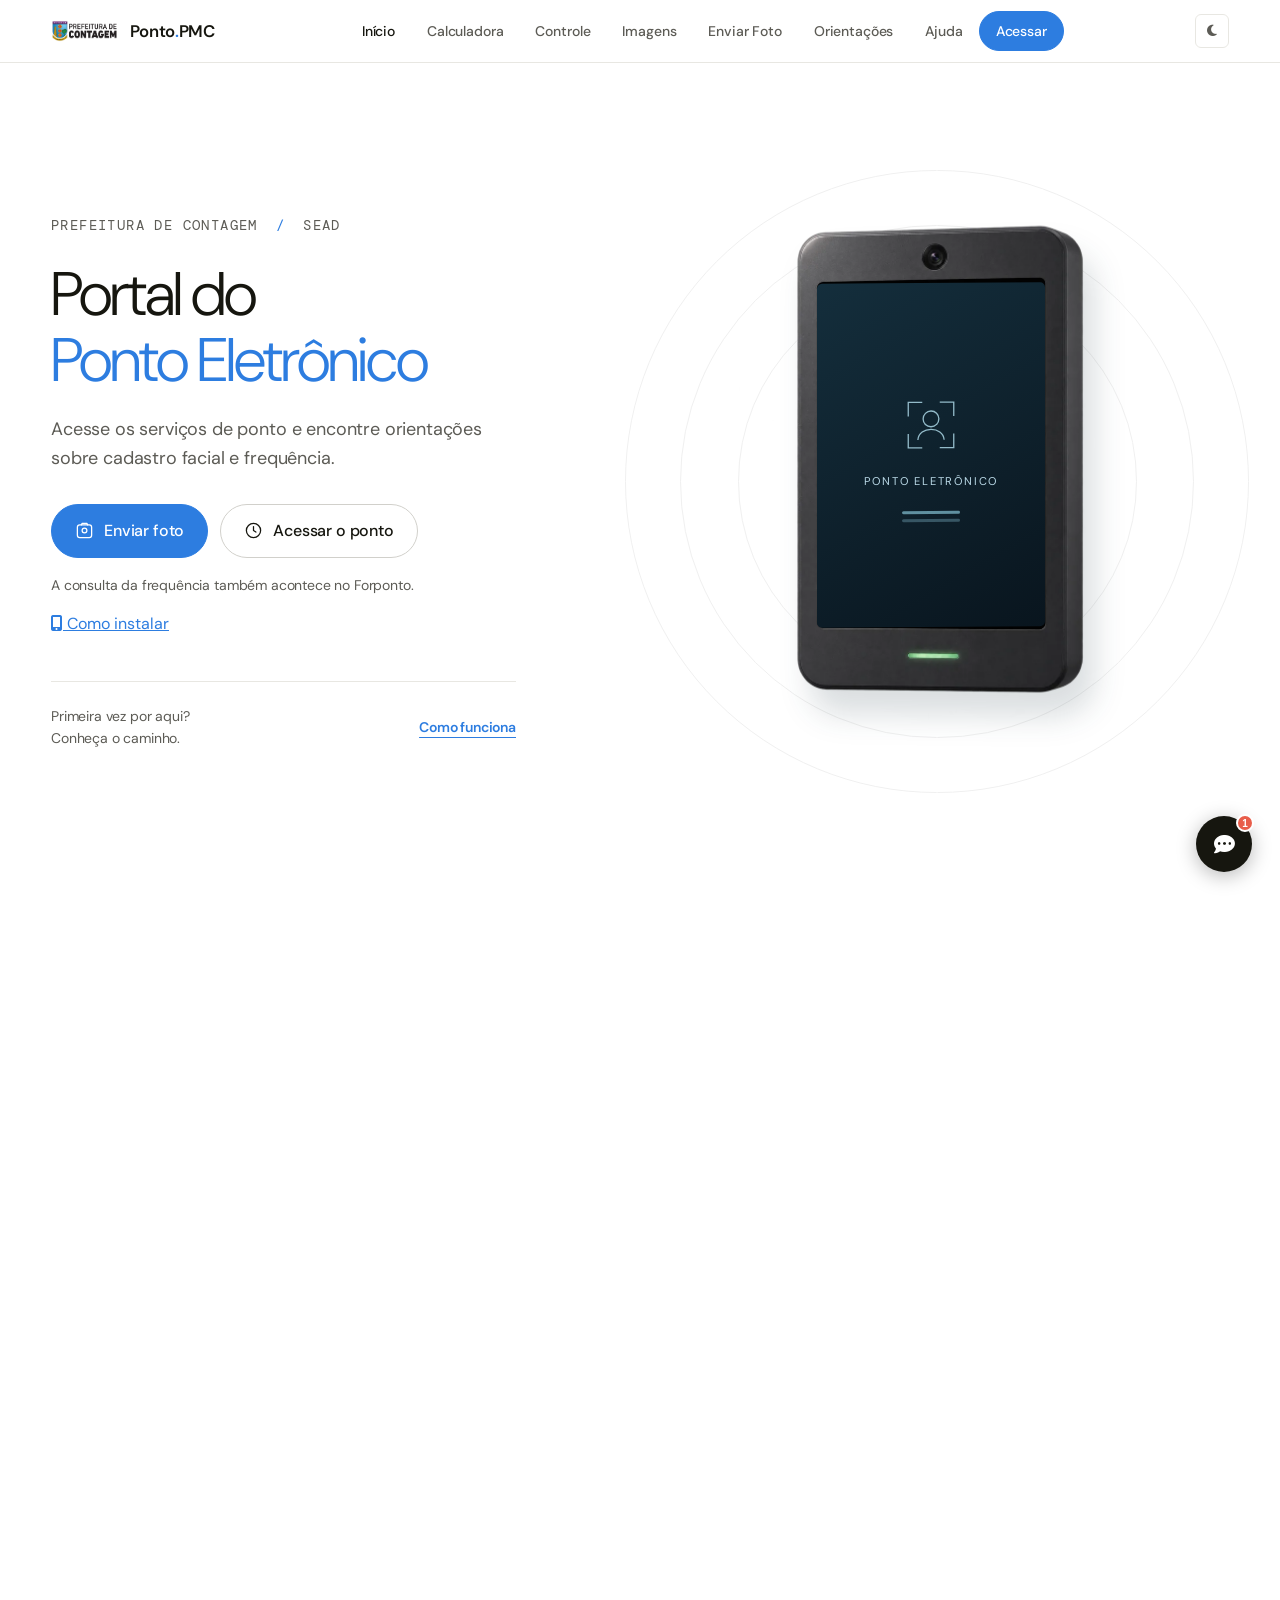
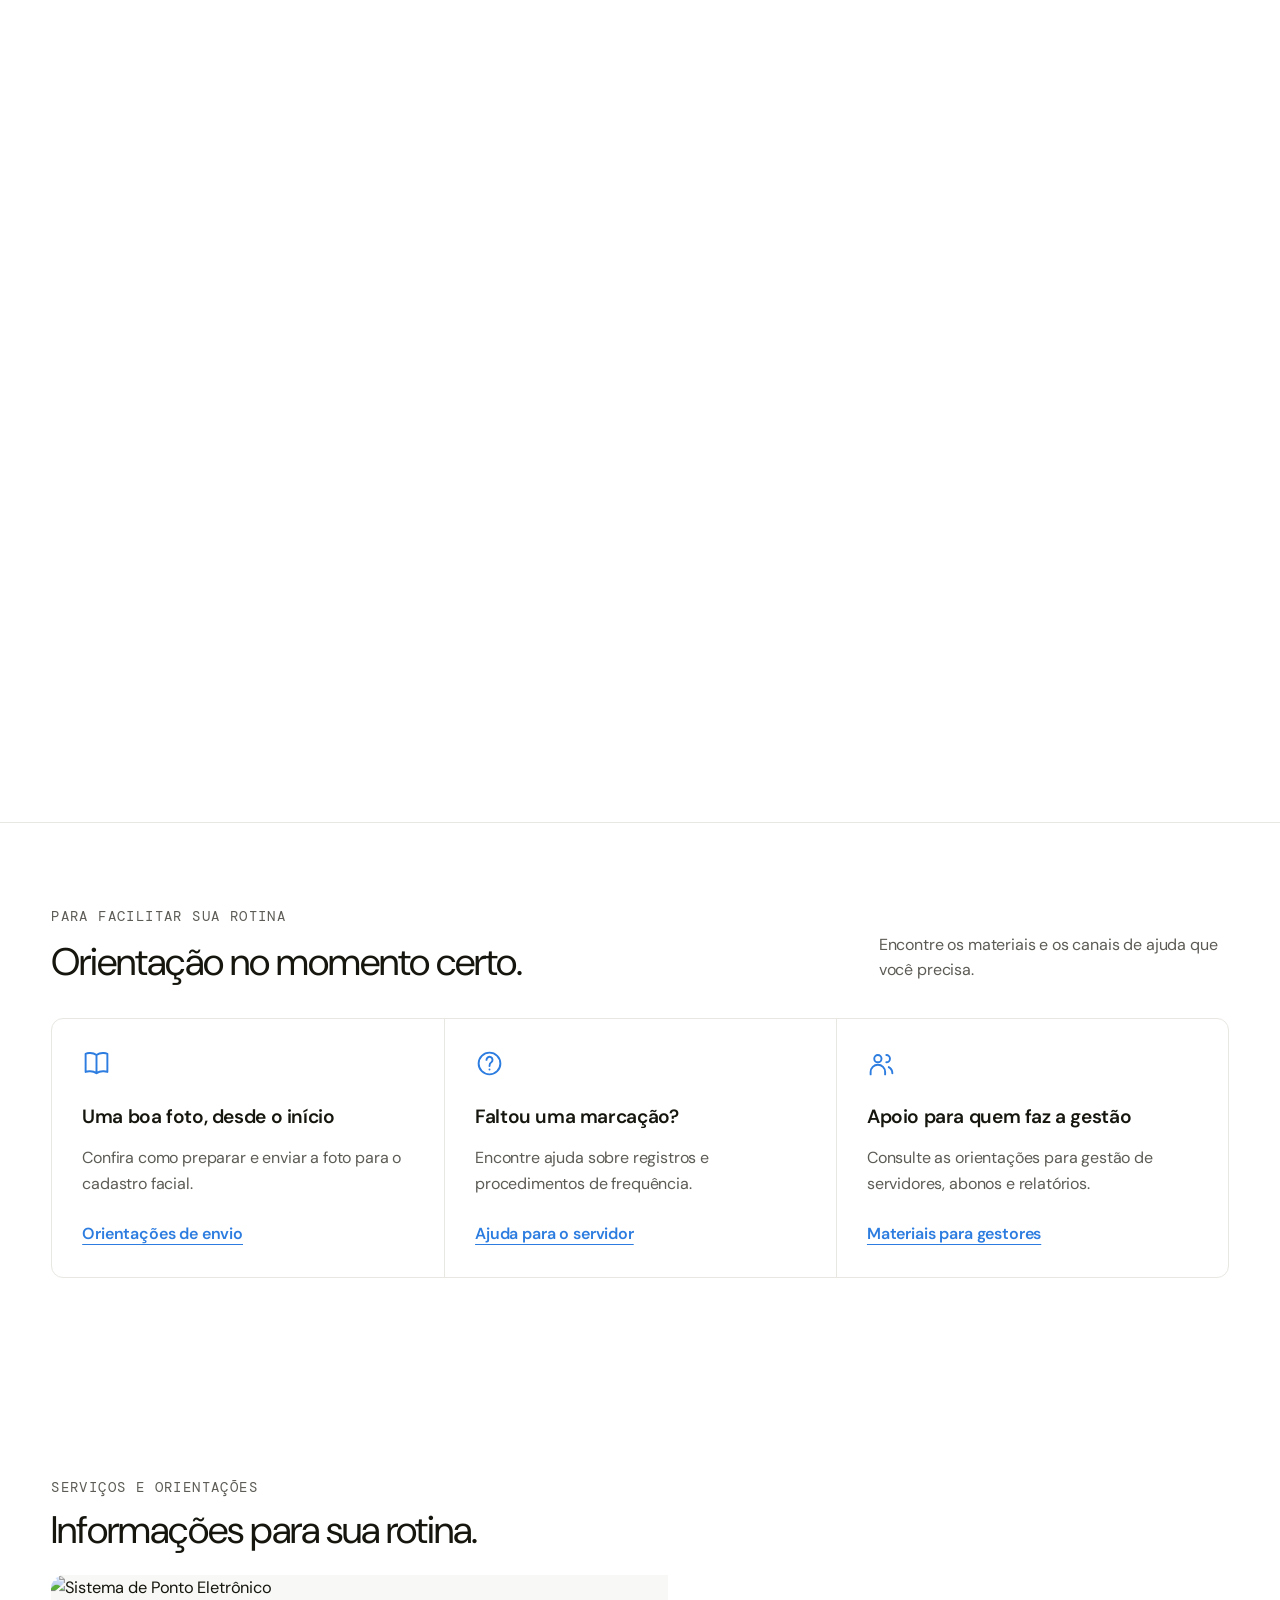
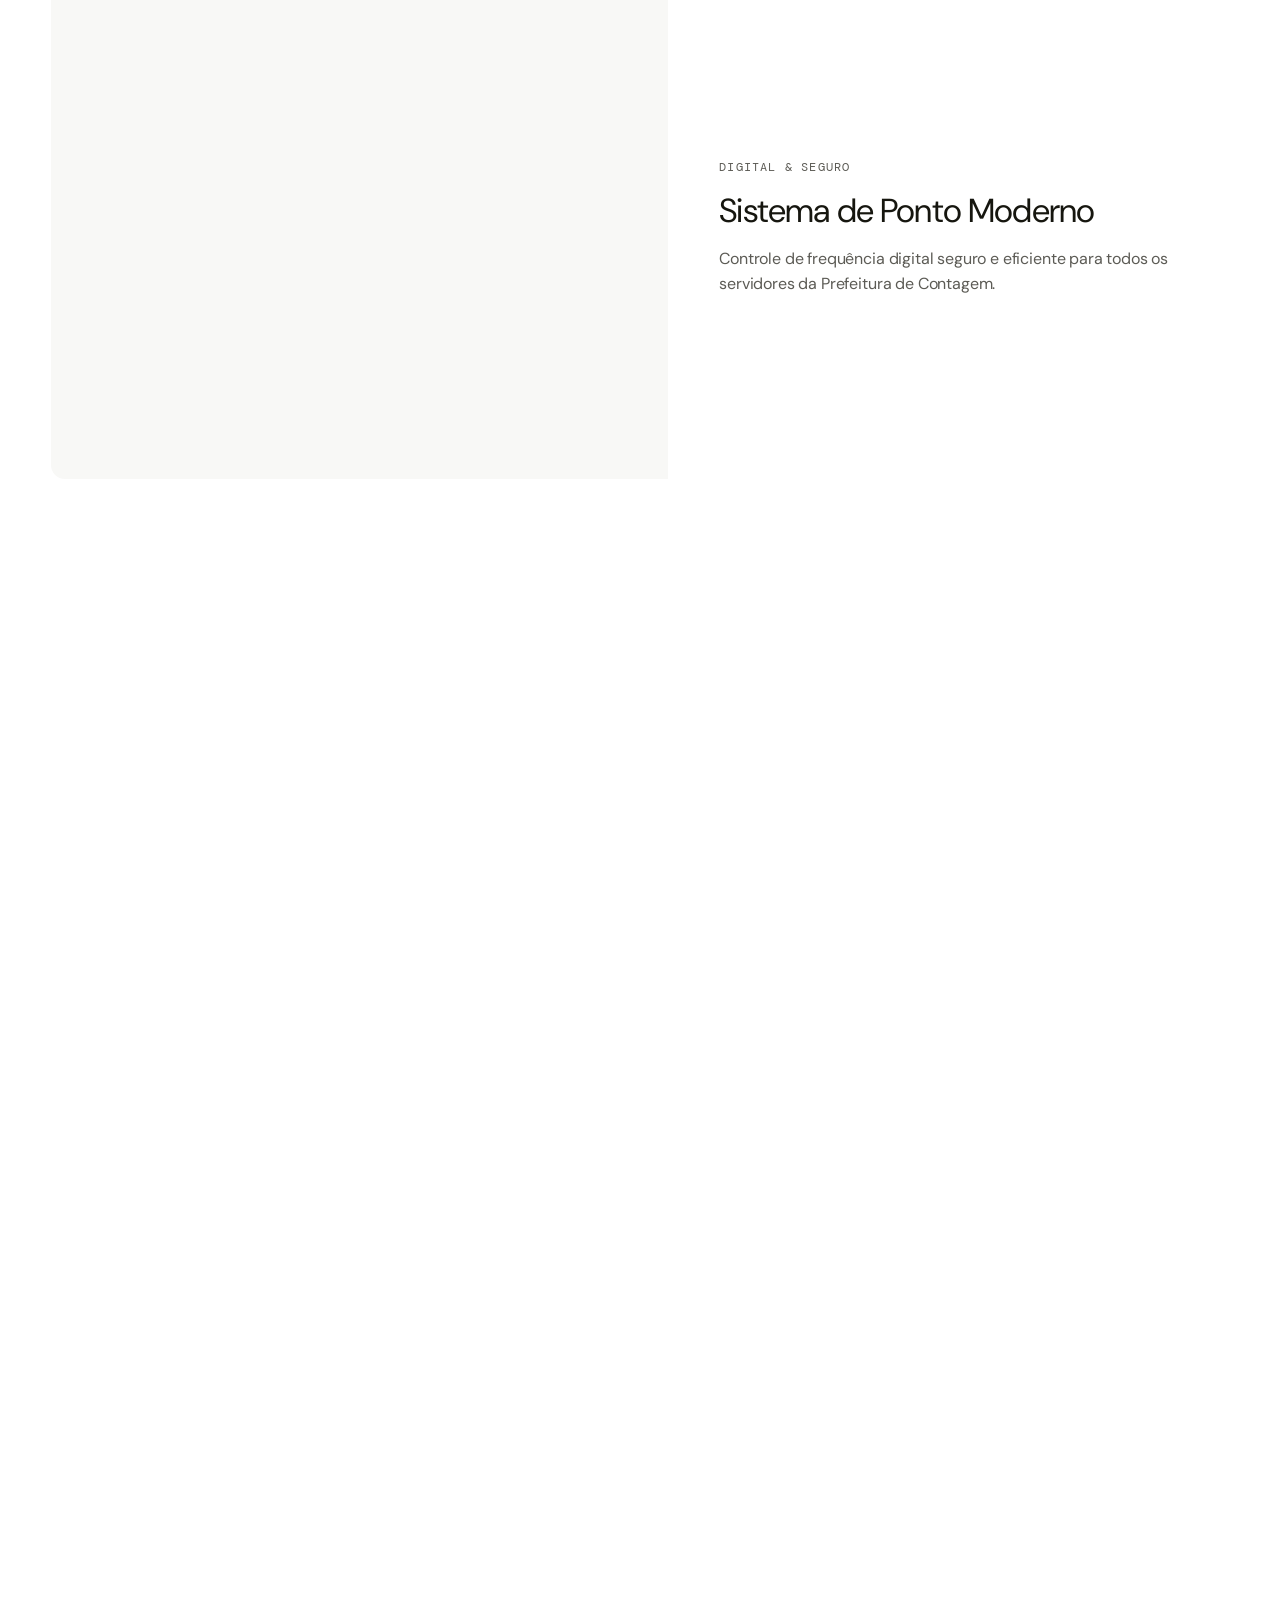
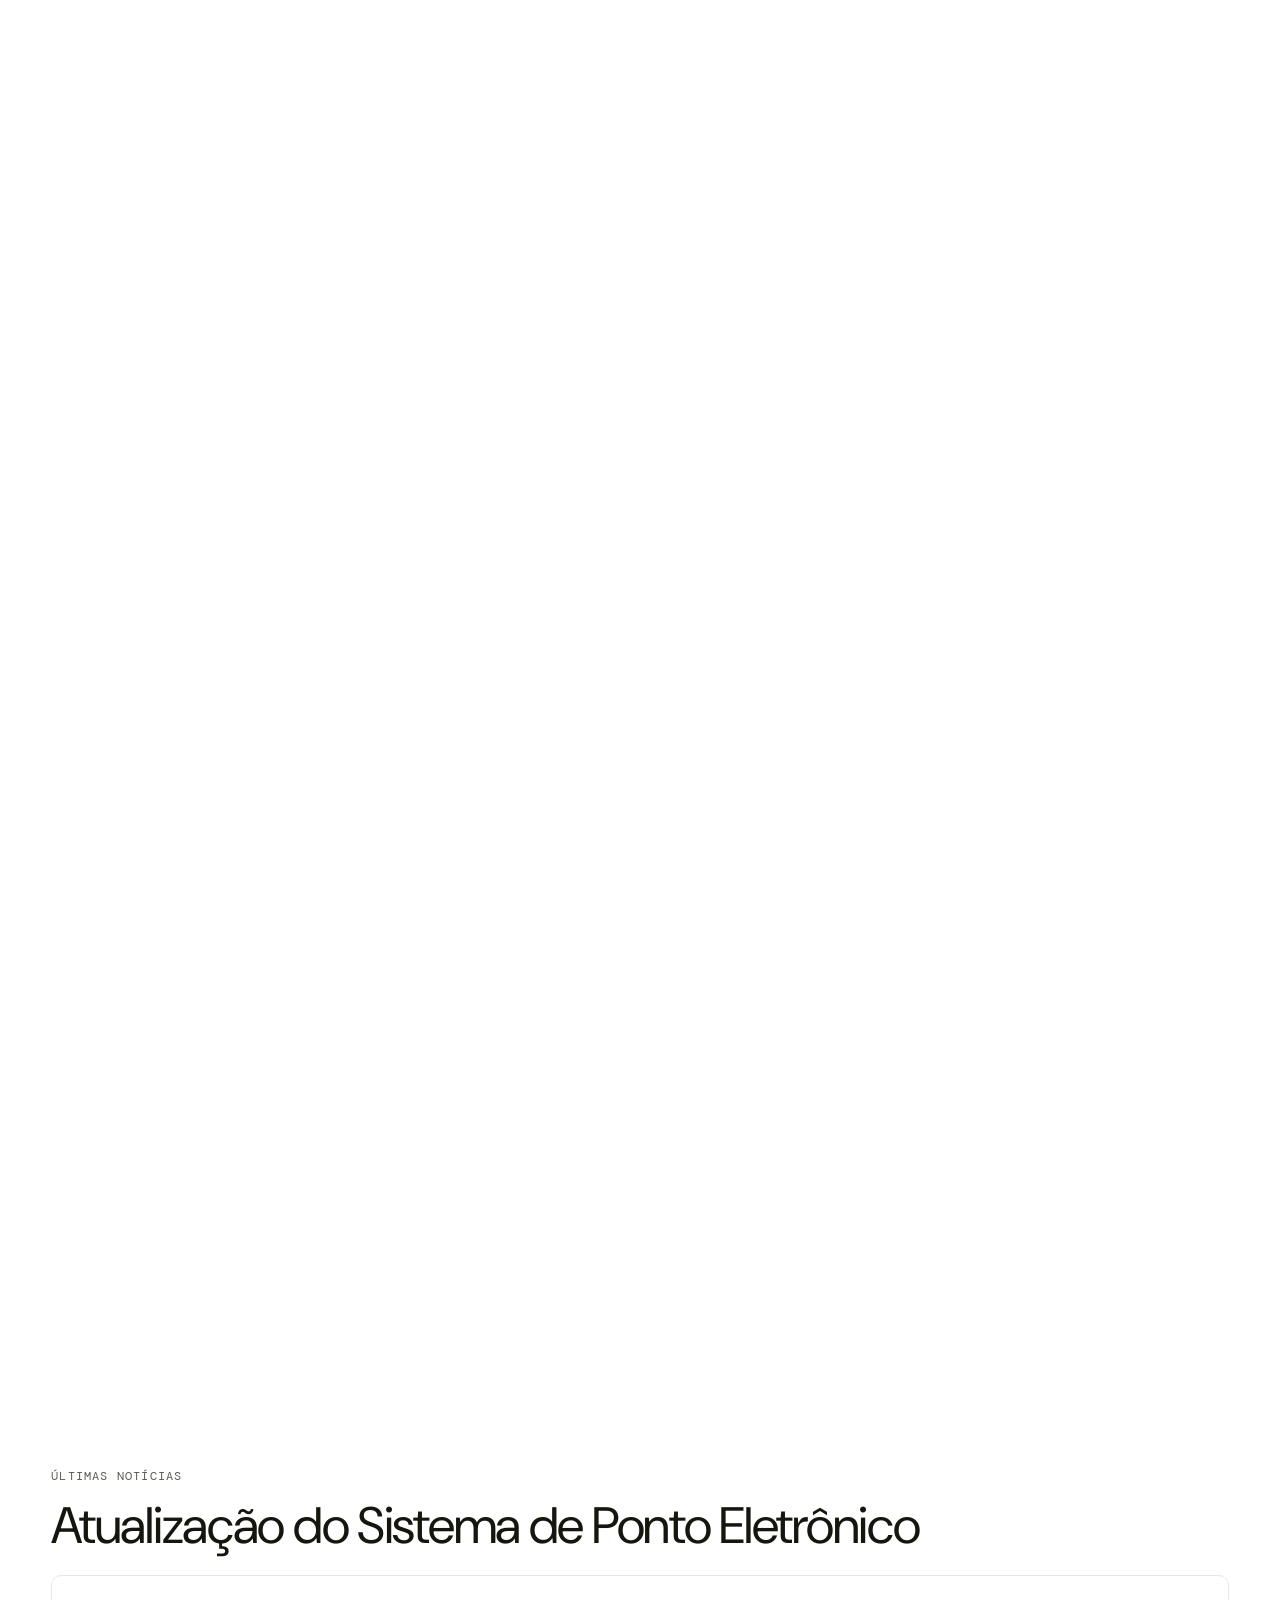
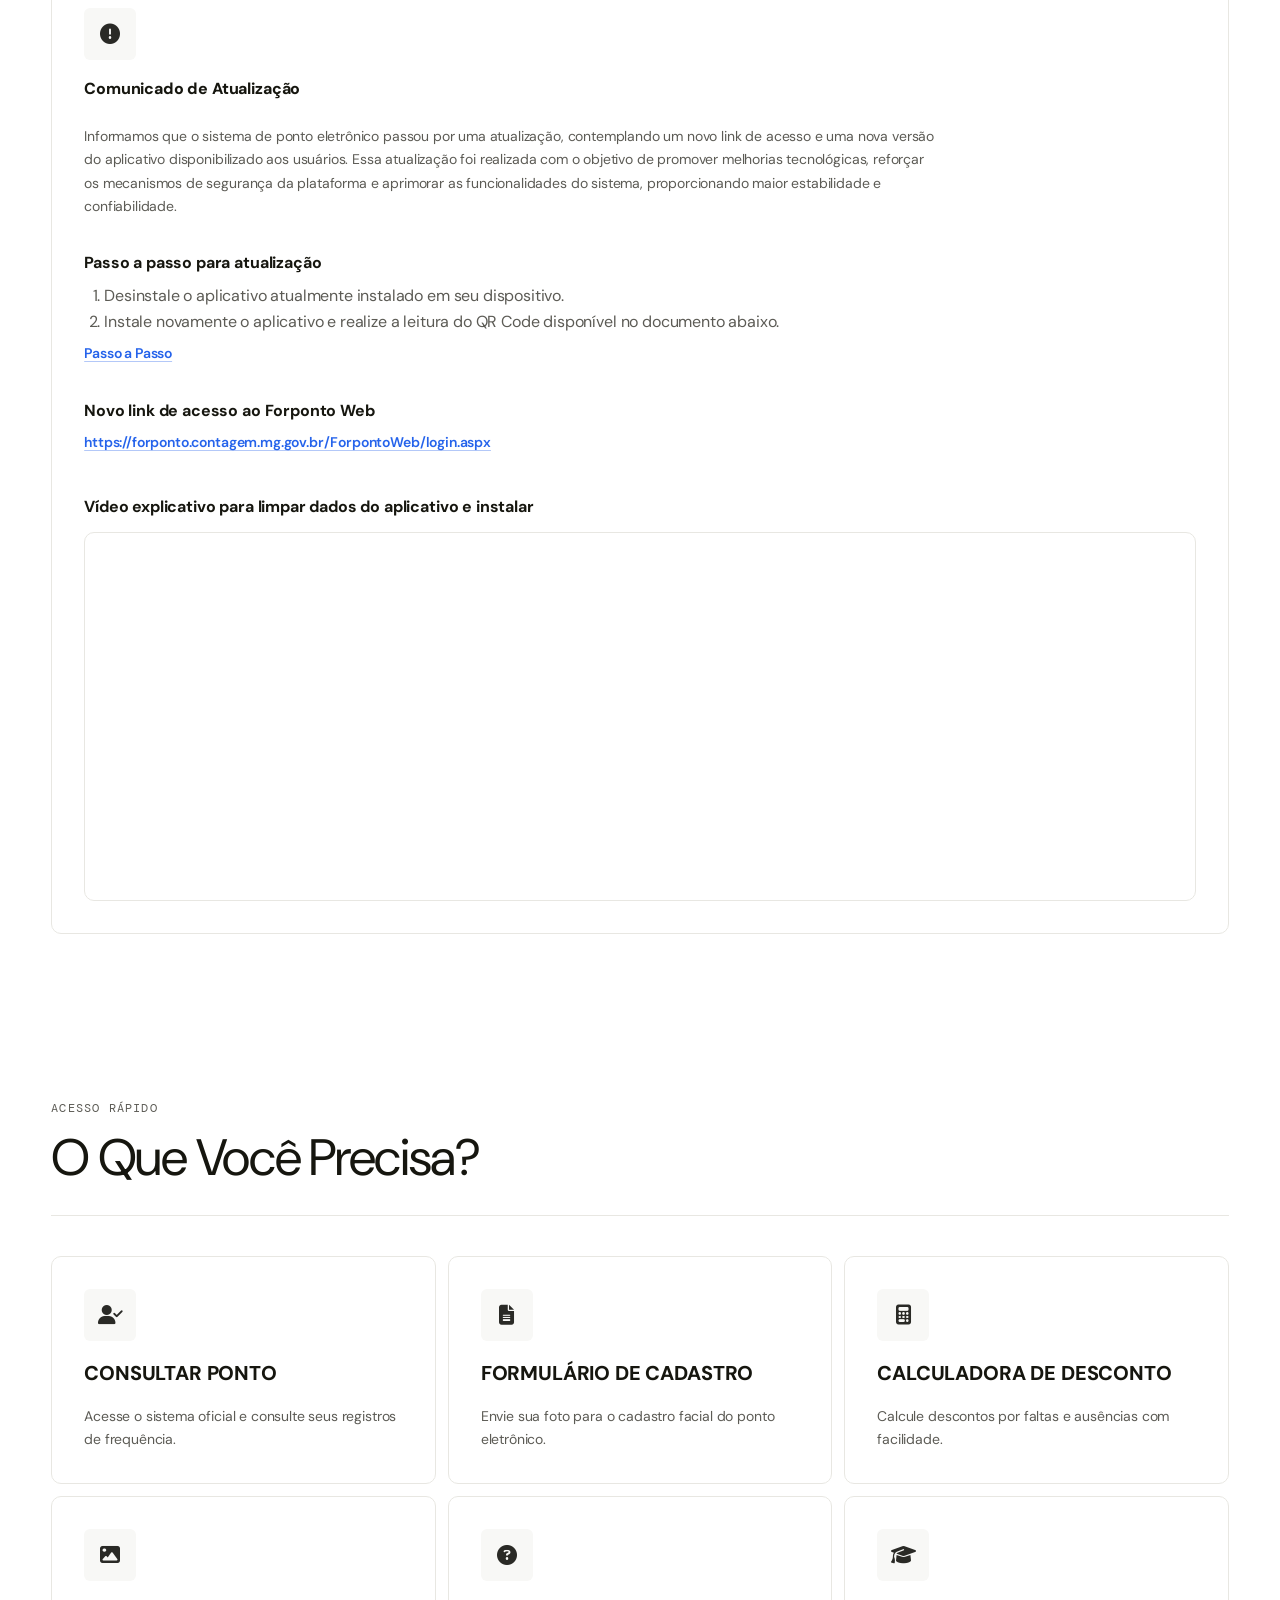
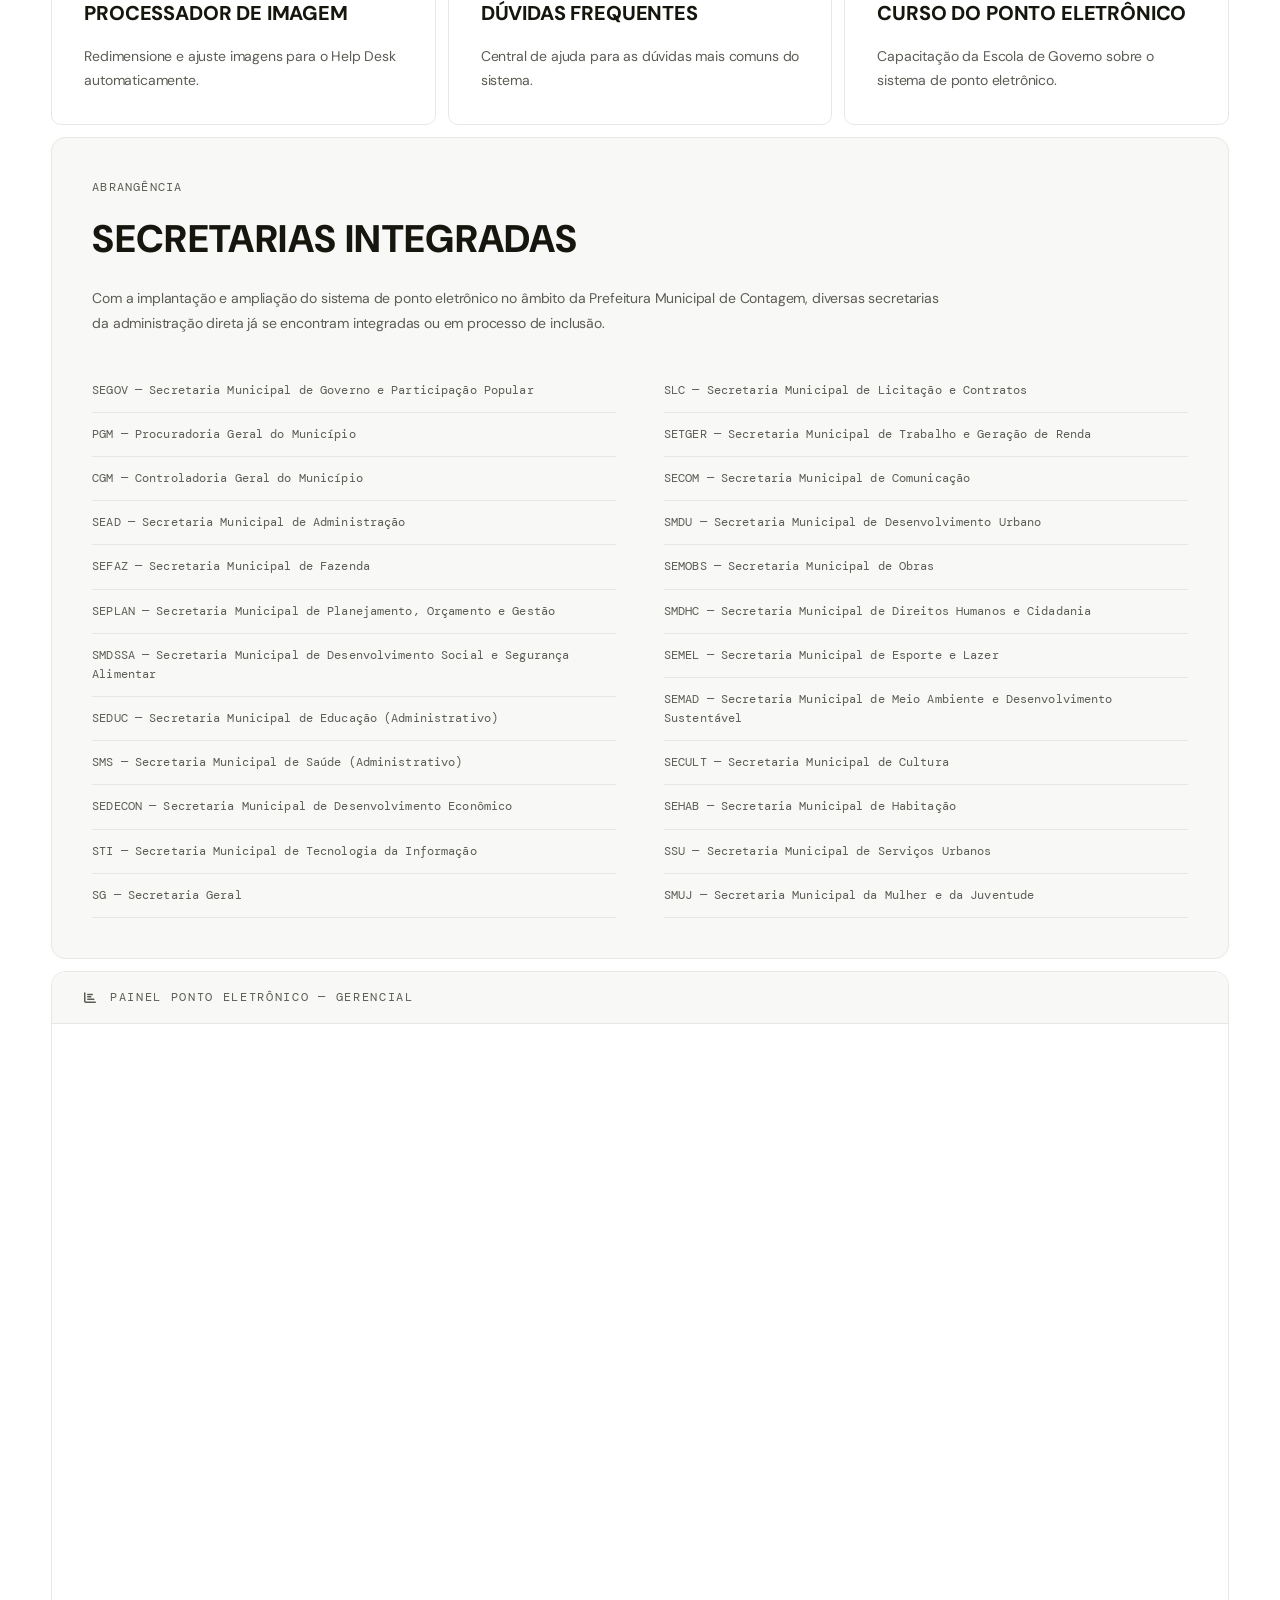
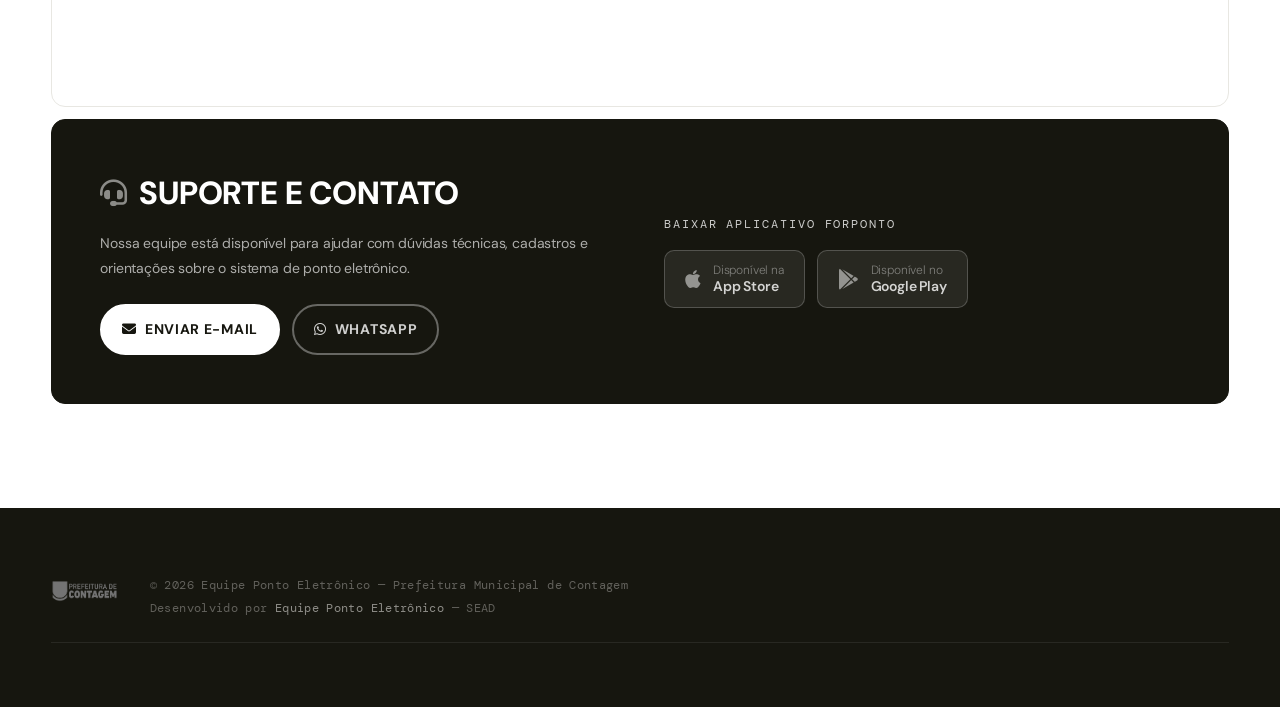
==== commit cd1da58f: "Add files via upload" ====
--- a/index.html
+++ b/index.html
@@ -22,7 +22,6 @@
   <noscript><link rel="stylesheet" href="home-static.css" /></noscript>
   <script src="home.js" defer></script>
   <script src="home-highlights.js" defer></script>
-<link rel="stylesheet" href="portal-design.css" />
 </head>
 <body class="portal-home">
   <a class="skip-link" href="#main-content">Ir para o conteúdo principal</a>
@@ -82,7 +81,6 @@
           <div class="visual-sticky">
             <div class="demo-stage" aria-hidden="true">
               <div class="demo-orbit"></div>
-              <div class="terminal-path"></div>
               <div class="terminal">
                 <img class="terminal-image" src="assets/home/terminal.webp" srcset="assets/home/terminal-mobile.webp 430w, assets/home/terminal.webp 814w" sizes="(max-width: 900px) 220px, (max-height: 650px) 220px, 46vw" width="814" height="1086" alt="" fetchpriority="high" />
                 <div class="terminal-screen">
@@ -90,7 +88,7 @@
                   <span class="confirm-symbol">✓</span>
                 </div>
               </div>
-              <div class="photo-travel"><img src="assets/home/retrato-ficticio.webp" width="240" height="300" alt="" loading="lazy" /><span class="photo-corners"></span><span class="portrait-scan"></span></div>
+              <div class="photo-travel"><img src="assets/home/retrato-ficticio.webp" width="240" height="300" alt="" loading="lazy" /><span class="photo-corners"></span></div>
               <div class="time-travel">08:00</div>
               <div class="report-card"><p class="report-label">Exemplo fictício</p><h3>Espelho de ponto</h3><table><thead><tr><th>Data</th><th>Marcação</th><th>Tipo</th></tr></thead><tbody><tr><td>05/11</td><td class="destination"><span>08:00</span></td><td>Entrada</td></tr></tbody></table><p class="report-foot">Uma marcação na sua frequência.</p></div>
             </div>
@@ -136,74 +134,88 @@
         </div>
       </section>
 
-      <!-- SERVIÇOS E ORIENTAÇÕES -->
-      <section class="scroll-highlights" id="informacoes" aria-labelledby="highlights-title">
-        <header class="highlights-heading"><h2 id="highlights-title">Serviços e orientações</h2><p>Documentos, aplicativo e suporte para acompanhar seu ponto.</p></header>
-        <div class="highlights-stories">
-
-            <article class="highlight-story">
-                <div class="highlight-image">
+      <!-- CAROUSEL -->
+      <section class="modern-carousel scroll-highlights" id="informacoes" aria-labelledby="highlights-title"><div class="highlights-pin"><div class="highlights-heading"><span class="step-label">Serviços e orientações</span><h2 id="highlights-title">Informações para sua rotina.</h2></div>
+        <div class="carousel-wrapper">
+          <div class="carousel-track" id="carouselTrack">
+
+            <div class="carousel-item active">
+              <div class="carousel-content">
+                <div class="carousel-image">
                   <img src="https://lh3.googleusercontent.com/d/1boR5geD3cC2OT7HCd71V7aV7h6JuxRzr" alt="Sistema de Ponto Eletrônico" loading="lazy"/>
                 </div>
-                <div class="highlight-copy">
+                <div class="carousel-text">
                   <span class="eyebrow">Digital &amp; Seguro</span>
                   <h3>Sistema de Ponto Moderno</h3>
                   <p>Controle de frequência digital seguro e eficiente para todos os servidores da Prefeitura de Contagem.</p>
                 </div>
-            </article>
-
-            <article class="highlight-story">
-                <div class="highlight-image">
+              </div>
+            </div>
+
+            <div class="carousel-item">
+              <div class="carousel-content">
+                <div class="carousel-image">
                   <a href="https://drive.google.com/uc?id=19SWZsRNQ-8Bsw2WJKbl1MmO6sEXyFOXp" target="_self">
                     <img src="https://lh3.googleusercontent.com/d/1CUlh1LubDzA6FD3umnxBwYyg--aT_yEx" alt="Legislação do Ponto Eletrônico" loading="lazy"/>
                   </a>
                 </div>
-                <div class="highlight-copy">
+                <div class="carousel-text">
                   <span class="eyebrow">Legislação</span>
                   <h3>Marco Legal do Controle de Ponto</h3>
                   <p>Decreto Nº 1237, de 06 de Junho de 2024</p>
                   <p>Portaria SEAD Nº. 13, de 04 de Junho de 2025</p><a class="home-link" href="https://drive.google.com/uc?id=19SWZsRNQ-8Bsw2WJKbl1MmO6sEXyFOXp">Consultar legislação</a>
                 </div>
-            </article>
-
-            <article class="highlight-story">
-                <div class="highlight-image">
+              </div>
+            </div>
+
+            <div class="carousel-item">
+              <div class="carousel-content">
+                <button type="button" class="carousel-image app-download-image" onclick="redirectToAppStore()" aria-label="Baixar aplicativo Forponto">
                   <img src="https://lh3.googleusercontent.com/d/1h_pU8L-ES1XYBt2Xg-W1vllGnlDdbgXD" alt="" loading="lazy"/>
-                </div>
-                <div class="highlight-copy">
+                  <div class="download-overlay">
+                    <i class="fas fa-download" aria-hidden="true"></i>
+                    <span>Baixar App</span>
+                  </div>
+                </button>
+                <div class="carousel-text">
                   <span class="eyebrow">Mobile</span>
                   <h3>Acesso via Smartphone</h3>
                   <p>Consulte registros, baixe relatórios e acompanhe sua frequência diretamente pelo celular.</p>
-                  <div class="highlight-downloads" aria-label="Baixar Forponto">
-                    <a class="btn btn-outline" href="https://apps.apple.com/br/app/forponto-mobile/id6754690842" target="_blank" rel="noopener noreferrer">App Store</a>
-                    <a class="btn btn-outline" href="https://play.google.com/store/apps/details?id=br.com.tasksistemas.forpontomobile" target="_blank" rel="noopener noreferrer">Google Play</a>
-                  </div>
-                </div>
-            </article>
-
-            <article class="highlight-story">
-                <div class="highlight-image">
+                  <div class="os-detection" id="osDetection"><small>Detectando plataforma...</small></div>
+                </div>
+              </div>
+            </div>
+
+            <div class="carousel-item">
+              <div class="carousel-content">
+                <div class="carousel-image">
                   <img src="https://lh3.googleusercontent.com/d/1dtRwEeJxICbb_ubb5tHD4nhTMYv47X8U" alt="Suporte Técnico" loading="lazy"/>
                 </div>
-                <div class="highlight-copy">
+                <div class="carousel-text">
                   <span class="eyebrow">Suporte</span>
                   <h3>Atendimento Especializado</h3>
                   <p>Nossa equipe está pronta para ajudar com dúvidas, problemas técnicos e orientações sobre o sistema.</p><a class="home-link" href="#suporte-title">Encontrar atendimento</a>
                 </div>
-            </article>
-
-            <article class="highlight-story">
-                <div class="highlight-image">
+              </div>
+            </div>
+
+            <div class="carousel-item">
+              <div class="carousel-content">
+                <div class="carousel-image">
                   <img src="https://lh3.googleusercontent.com/d/1odnmFB0usfYO13DNaLhBCLWtjs7AmWb0" alt="Relatórios" loading="lazy"/>
                 </div>
-                <div class="highlight-copy">
+                <div class="carousel-text">
                   <span class="eyebrow">Relatórios</span>
                   <h3>Histórico Detalhado</h3>
                   <p>Acesso completo ao histórico de frequência com relatórios organizados e fáceis de entender.</p><a class="home-link" href="https://forponto.contagem.mg.gov.br/ForpontoWeb/login.aspx" target="_blank" rel="noopener noreferrer">Consultar no Forponto</a>
                 </div>
-            </article>
-        </div>
-      </section>
+              </div>
+            </div>
+
+          </div>
+        </div>
+
+      </div></section>
 
       <!-- ÚLTIMAS NOTÍCIAS -->
       <section class="section-sm latest-news" aria-label="Últimas notícias">
--- a/home.css
+++ b/home.css
@@ -236,54 +236,52 @@
   .motion-ready.has-mobile-bank-nav .chat-fab .chat-fab-icon { font-size: 1rem; }
 }
 
-/* Photo stories stay in document order while the crop and focal point follow scroll. */
-.scroll-highlights { padding: clamp(48px, 7vw, 108px) 0; }
-.highlights-heading { display: flex; flex-wrap: wrap; align-items: end; justify-content: space-between; gap: 18px; padding-bottom: 30px; border-bottom: 1px solid var(--border); }
-.highlights-heading h2 { font-size: clamp(2.15rem, 5vw, 5.5rem); font-weight: 500; line-height: .98; letter-spacing: -.075em; }
-.highlights-heading p { max-width: 34ch; color: var(--text-secondary); }
-.highlights-stories { display: grid; gap: clamp(28px, 7vw, 96px); padding-top: clamp(30px, 6vw, 80px); }
-.highlight-story { display: grid; grid-template-columns: minmax(0, 1.55fr) minmax(0, 1fr); align-items: center; gap: clamp(24px, 6vw, 100px); }
-.highlight-image { position: relative; display: block; width: 100%; aspect-ratio: 1.5; min-width: 0; overflow: hidden; padding: 0; border: 0; border-radius: 16px; background: var(--surface-2); clip-path: inset(var(--photo-inset-y, 0%) var(--photo-inset-x, 0%) round 16px); }
-.highlight-image a { display: block; height: 100%; }
-.highlight-image:focus-within { clip-path: none; }
-.highlight-image a:focus-visible { outline-offset: -6px; }
-.highlight-image img { display: block; width: 100%; height: 100%; object-fit: cover; transform: translateY(var(--photo-y, 0%)) scale(var(--photo-scale, 1)); }
-.highlight-copy { padding-block: 24px; }
-.highlight-copy .eyebrow { display: block; color: var(--accent); margin-bottom: 14px; }
-.highlight-copy h3 { font-size: clamp(1.85rem, 3vw, 3.65rem); font-weight: 500; letter-spacing: -.06em; line-height: 1.03; margin-bottom: 18px; }
-.highlight-copy p { max-width: 52ch; color: var(--text-secondary); line-height: 1.6; }
-.highlight-copy .home-link { display: inline-block; margin-top: 18px; }
-.highlight-downloads { display: flex; flex-wrap: wrap; gap: 10px; margin-top: 20px; }
-.highlight-downloads .btn { min-height: 42px; }
-@media (min-width: 801px) {
-  .highlight-story:nth-child(even) { grid-template-columns: minmax(0, 1fr) minmax(0, 1.55fr); }
-  .highlight-story:nth-child(even) .highlight-image { grid-column: 2; grid-row: 1; }
-  .highlight-story:nth-child(even) .highlight-copy { grid-column: 1; grid-row: 1; }
-}
-@media (max-width: 800px) {
-  .highlight-story { grid-template-columns: minmax(0, 1fr); gap: 16px; }
-  .highlight-image { aspect-ratio: 1.36; }
-  .highlight-copy { padding-block: 0 16px; }
-}
-@media (prefers-reduced-motion: reduce), print {
-  .highlight-image { clip-path: none; }
-  .highlight-image img { transform: none; }
-}
-
-.journey { --home-ink: #101216; --home-muted: #505661; --text-primary: #101216; --text-secondary: #505661; --home-line: #e3e6eb; }
-.motion-ready .home-intro h1, .motion-ready .home-step h2 { letter-spacing: -.068em; font-weight: 500; }
-.demo-orbit { border-color: #dae7f7; background: radial-gradient(circle, #e6f1ff 0%, #f4f8ff 47%, #fff 72%); transform: scale(var(--field-scale, 1)); }
-.demo-orbit::before { border-color: #dfe9f7; }
-.demo-orbit::after { border-color: #edf3fa; }
-.motion-ready .demo-stage { perspective: 850px; }
-.terminal-image { filter: drop-shadow(14px 24px 20px rgb(13 35 66 / .2)); }
-.terminal-screen { background: repeating-linear-gradient(0deg, transparent 0 13px, rgb(151 204 255 / .07) 14px), linear-gradient(150deg,#122f4a,#0b141f); }
-.portrait-scan { position: absolute; inset: 9px; overflow: hidden; border-radius: 4px; opacity: var(--scan-opacity, 0); }
-.portrait-scan::before { content: ''; position: absolute; inset: 0 0 auto; top: var(--scan-offset, 0%); height: 2px; background: #b9ecff; box-shadow: 0 0 15px 4px #209cff; }
-.terminal-path { position: absolute; height: 1px; transform-origin: left; z-index: 7; opacity: var(--wire-opacity, 0); background: repeating-linear-gradient(90deg, #559bfa 0 5px, transparent 5px 9px); }
-.report-card { border-color: #d9e6f5; box-shadow: 0 22px 66px rgb(18 47 84 / .15); }
+/* Existing information images now use the same native, reversible scroll model. */
+.scroll-highlights { --text-primary: #16160f; --text-secondary: #5c5b55; --surface: #fff; --border: #e8e7e2; --home-muted: #5c5b55; --home-blue: var(--blue-500); background: #fff; padding: 0 !important; }
+#informacoes { scroll-margin-top: var(--home-nav-height); }
+.highlights-heading h2 { font: 400 clamp(1.8rem, 3vw, 3.25rem)/1.1 var(--font-display); letter-spacing: -.025em; margin-top: 10px; color: #16160f; }
+.scroll-highlights .carousel-wrapper { width: 100%; border: 0; border-radius: 14px; background: #fff; }
+.scroll-highlights .carousel-content { grid-template-columns: 1.1fr 1fr; }
+.scroll-highlights .carousel-item { transition: none; }
+.scroll-highlights .carousel-image { background: #f8f8f6; border: 0; padding: 0; }
+.scroll-highlights .carousel-image img { transition: none; }
+.scroll-highlights .carousel-text { border: 0; background: #fff; gap: 16px; padding: clamp(24px, 4vw, 70px); }
+.scroll-highlights .carousel-text h3 { font: 400 clamp(1.7rem, 2.6vw, 3rem)/1.1 var(--font-display); text-transform: none; letter-spacing: -.025em; }
+.scroll-highlights .carousel-text p { font-size: 1rem; line-height: 1.6; }
+.scroll-highlights .carousel-text .home-link { font-size: 1rem; align-self: flex-start; }
+.highlights-controls { display: none; }
+.scroll-highlights:not(.highlights-ready) .carousel-track { display: grid; gap: 24px; height: auto; min-height: 0; }
+.scroll-highlights:not(.highlights-ready) .carousel-item { position: relative; opacity: 1; visibility: visible; height: auto; pointer-events: auto; }
+.scroll-highlights:not(.highlights-ready) .carousel-content { min-height: 350px; height: auto; }
+.highlights-ready { height: 360svh; }
+.highlights-ready .highlights-pin { position: sticky; top: var(--home-nav-height); height: calc(100svh - var(--home-nav-height) - var(--home-bottom-nav, 0px)); display: flex; flex-direction: column; justify-content: center; gap: 24px; padding-block: 16px; }
+.highlights-ready .carousel-wrapper { flex: 0 0 auto; }
+.highlights-ready .carousel-track { height: min(56svh, 620px); min-height: 0; }
+.highlights-ready .carousel-item { visibility: hidden; }
+.highlights-ready .carousel-item.active { visibility: visible; }
+.highlights-ready .highlights-controls { display: flex; flex-wrap: wrap; justify-content: center; gap: 8px 18px; }
+.highlights-controls button { color: #5c5b55; background: transparent; border: 0; border-bottom: 2px solid #eee; padding: 8px 12px; font: 400 .875rem var(--font-body); cursor: pointer; }
+.highlights-controls button[aria-current] { color: var(--blue-500); border-color: var(--blue-500); }
 @media (max-width: 900px), (max-height: 650px) {
-  .motion-ready .demo-orbit { transform: translateX(-50%) scale(var(--field-scale, 1)); }
-  .motion-ready .terminal { top: -2%; }
-}
-
+  .highlights-ready { height: 360svh; }
+  .highlights-ready .highlights-pin { gap: 12px; padding-block: 10px; }
+  .highlights-heading h2 { font-size: 1.45rem; line-height: 1.15; margin-top: 6px; }
+  .highlights-heading .step-label { font-size: .75rem; }
+  .highlights-ready .carousel-track { height: min(490px, calc(100svh - var(--home-nav-height) - var(--home-bottom-nav, 0px) - 200px)); }
+  .scroll-highlights .carousel-content { grid-template-columns: 1fr; grid-template-rows: clamp(130px, 20svh, 175px) 1fr; }
+  .scroll-highlights .carousel-image { height: auto; }
+  .scroll-highlights .carousel-text { padding: 16px; gap: 8px; }
+  .scroll-highlights .carousel-text h3 { font-size: 1.4rem; }
+  .scroll-highlights .carousel-text p { line-height: 1.45; }
+  .scroll-highlights .os-detection { margin: 0; }
+  .scroll-highlights .carousel-text .eyebrow { font-size: .75rem; }
+  .highlights-controls button { padding: 6px 8px; }
+  .highlights-ready .highlights-controls { gap: 4px 8px; }
+}
+@media print {
+  .highlights-ready { height: auto; }
+  .highlights-ready .highlights-pin { height: auto; position: static; display: block; }
+  .highlights-ready .carousel-track { height: auto; display: block; }
+  .highlights-ready .carousel-item { height: auto; position: static; visibility: visible !important; opacity: 1 !important; break-inside: avoid; }
+  .highlights-controls { display: none !important; }
+}
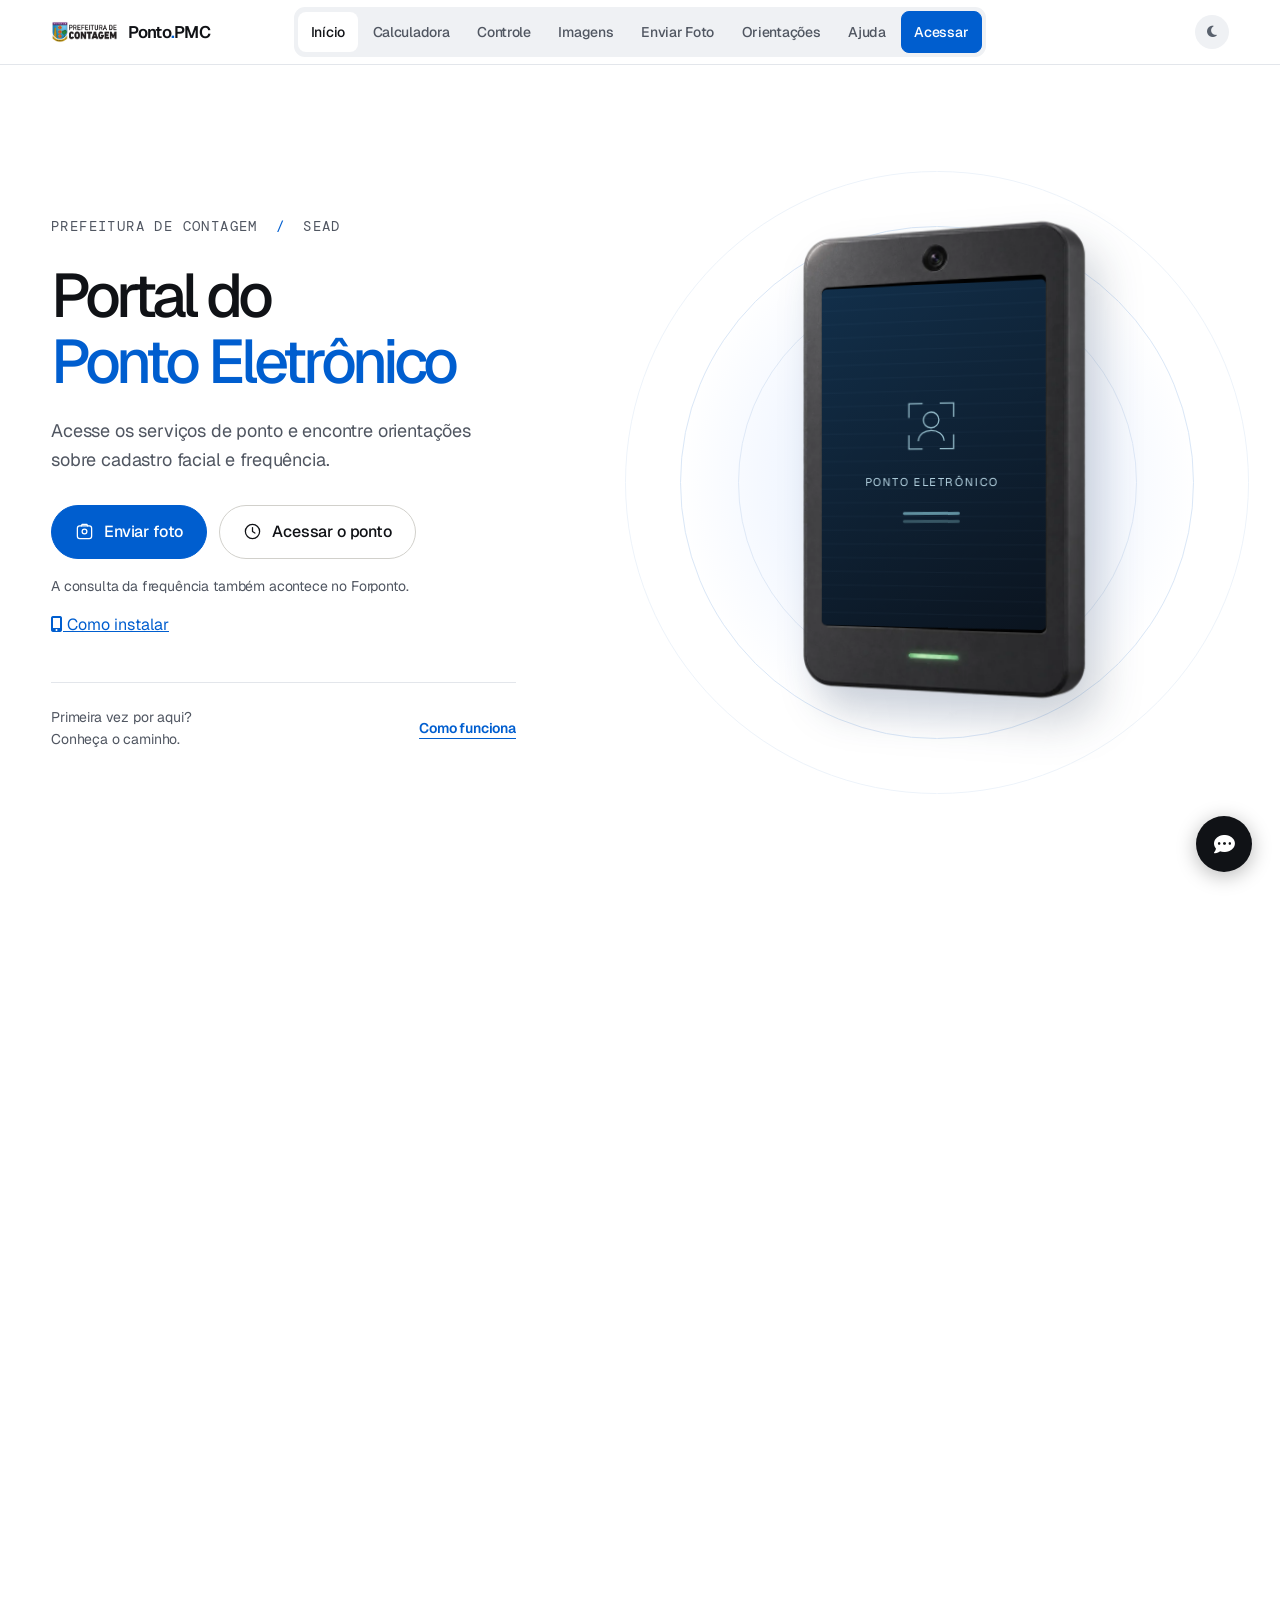
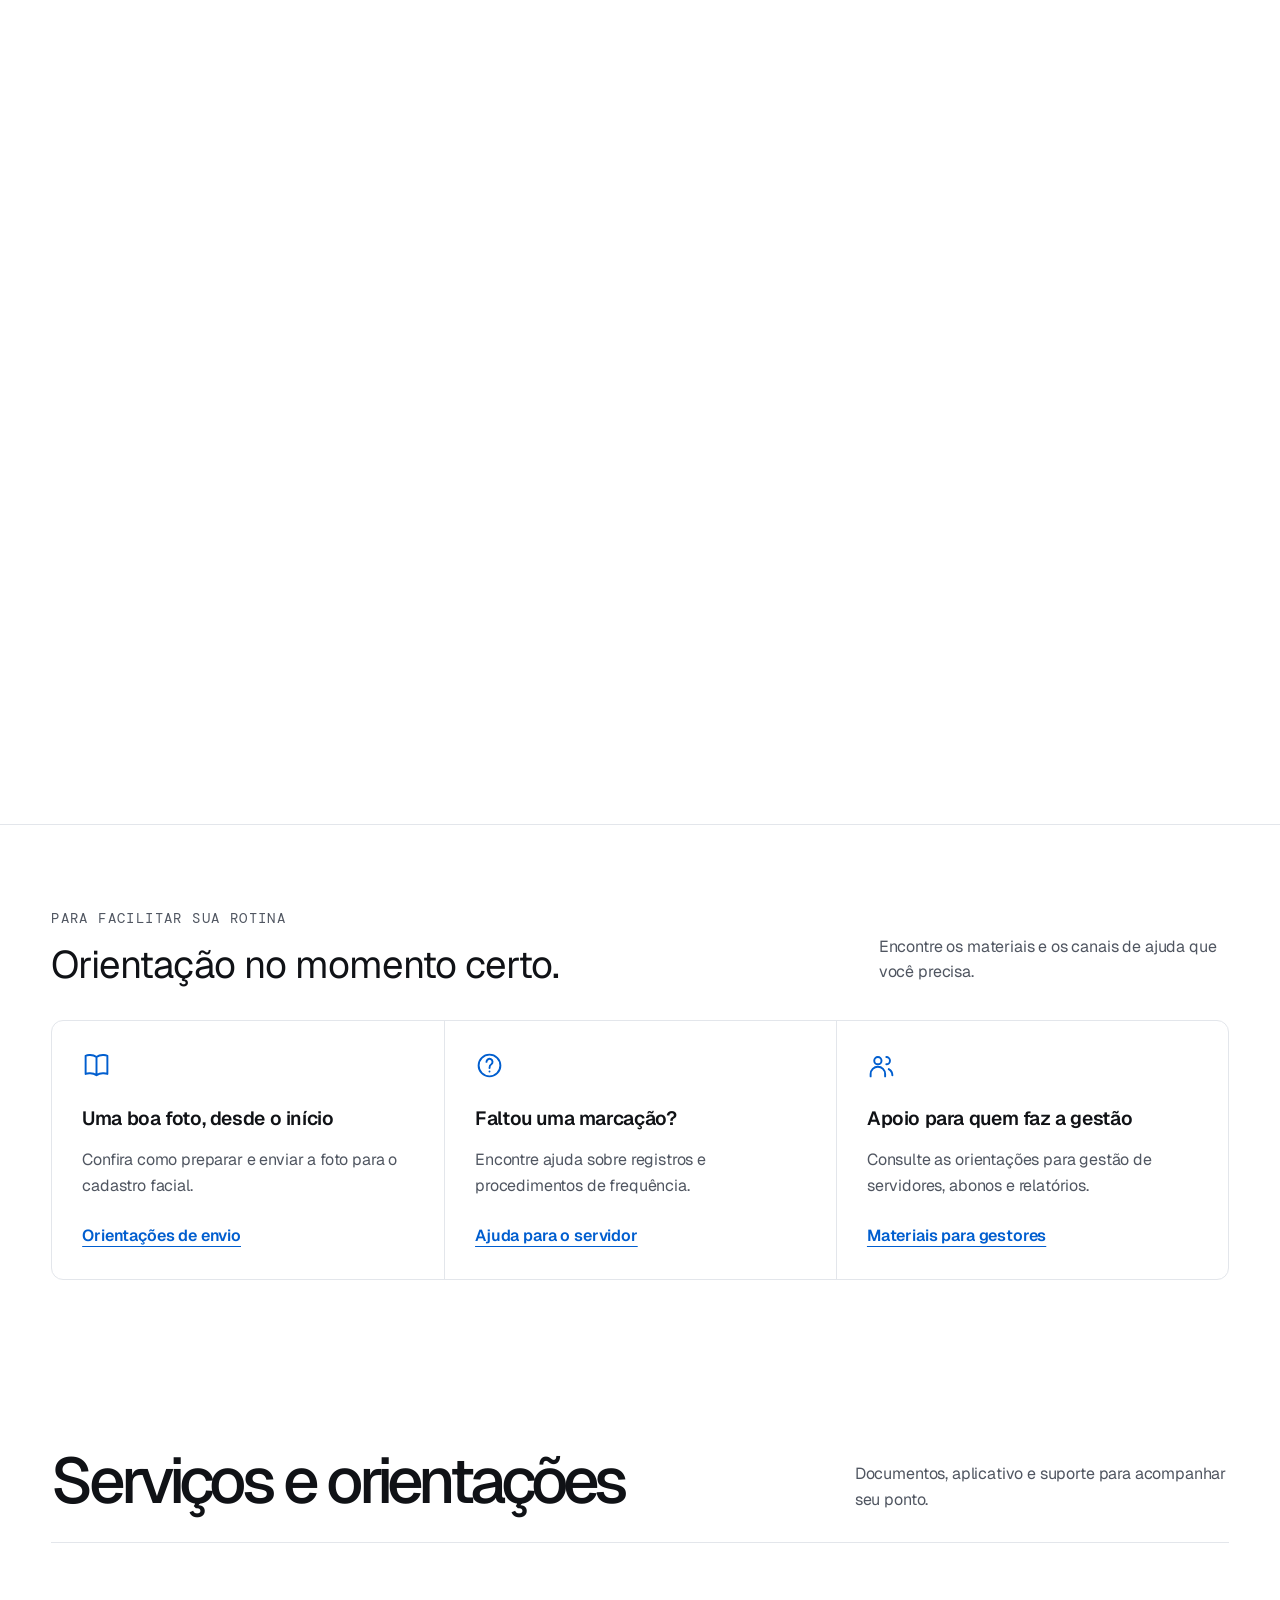
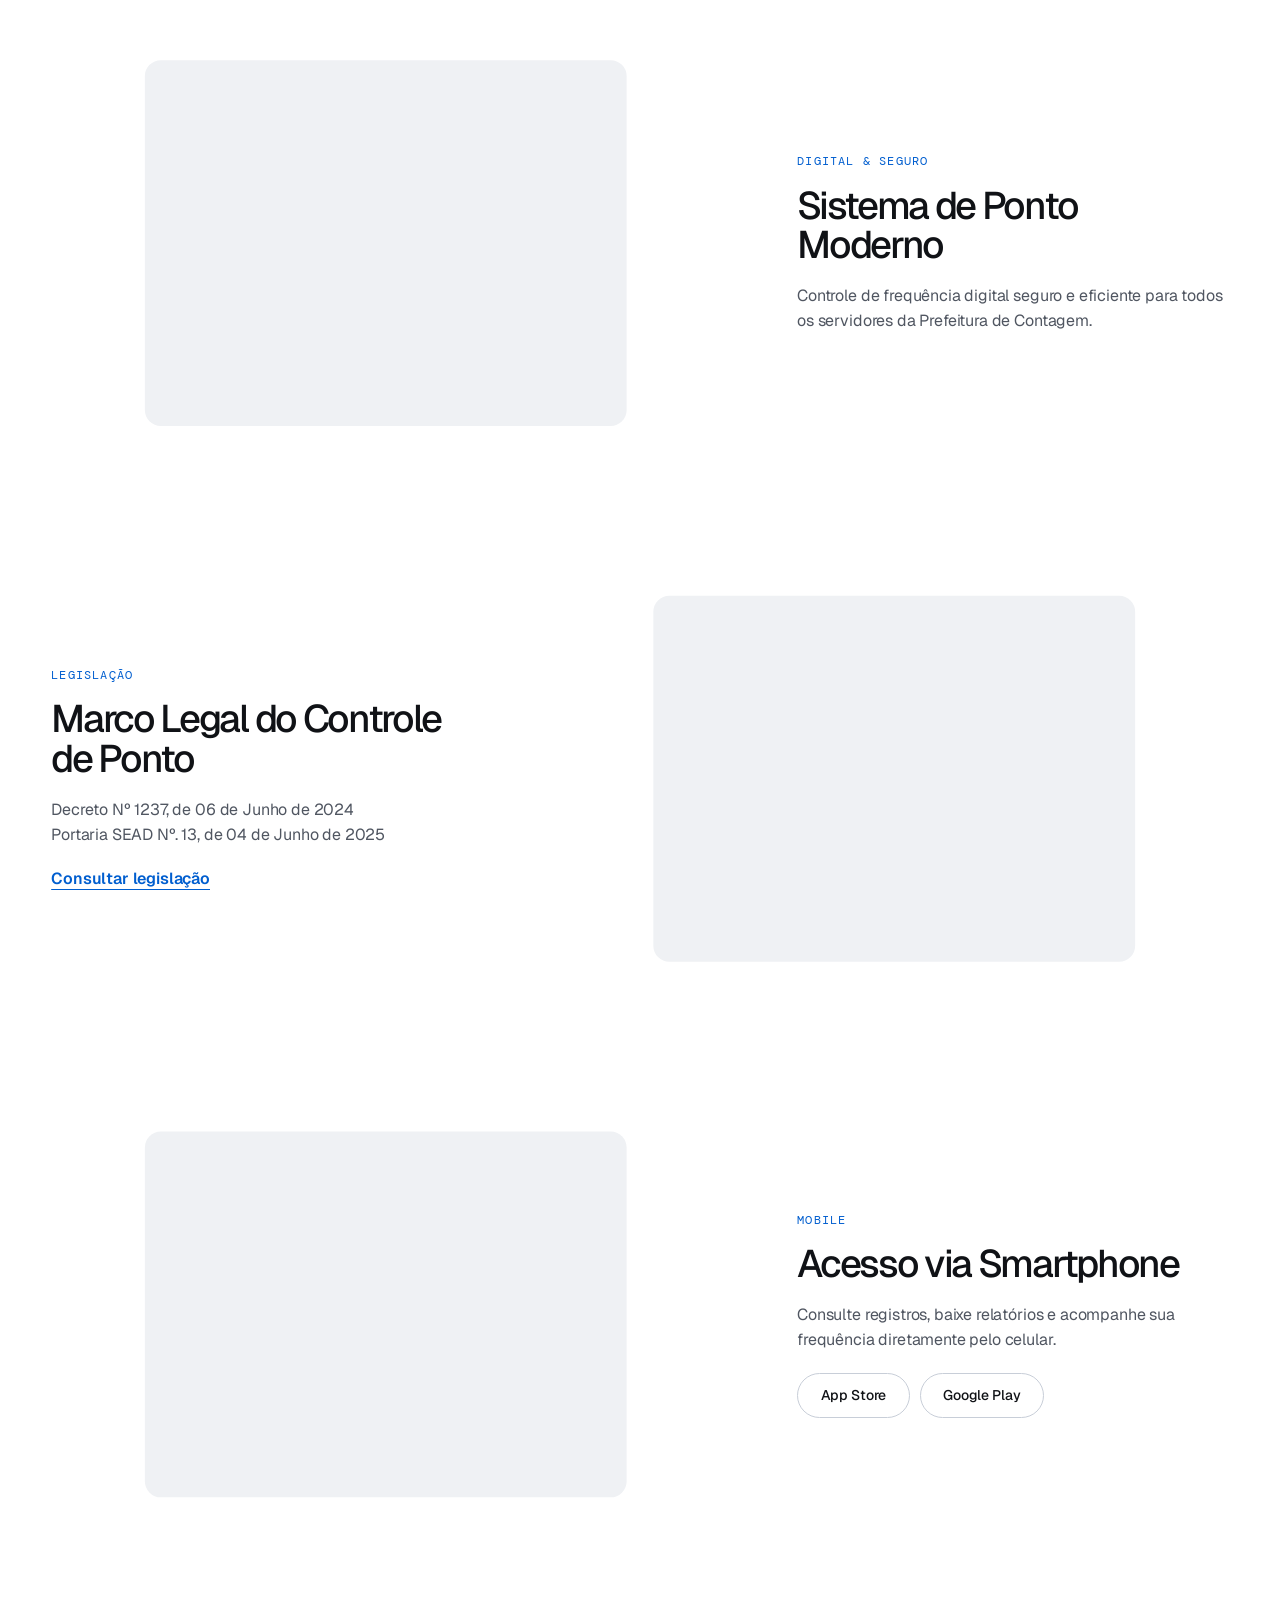
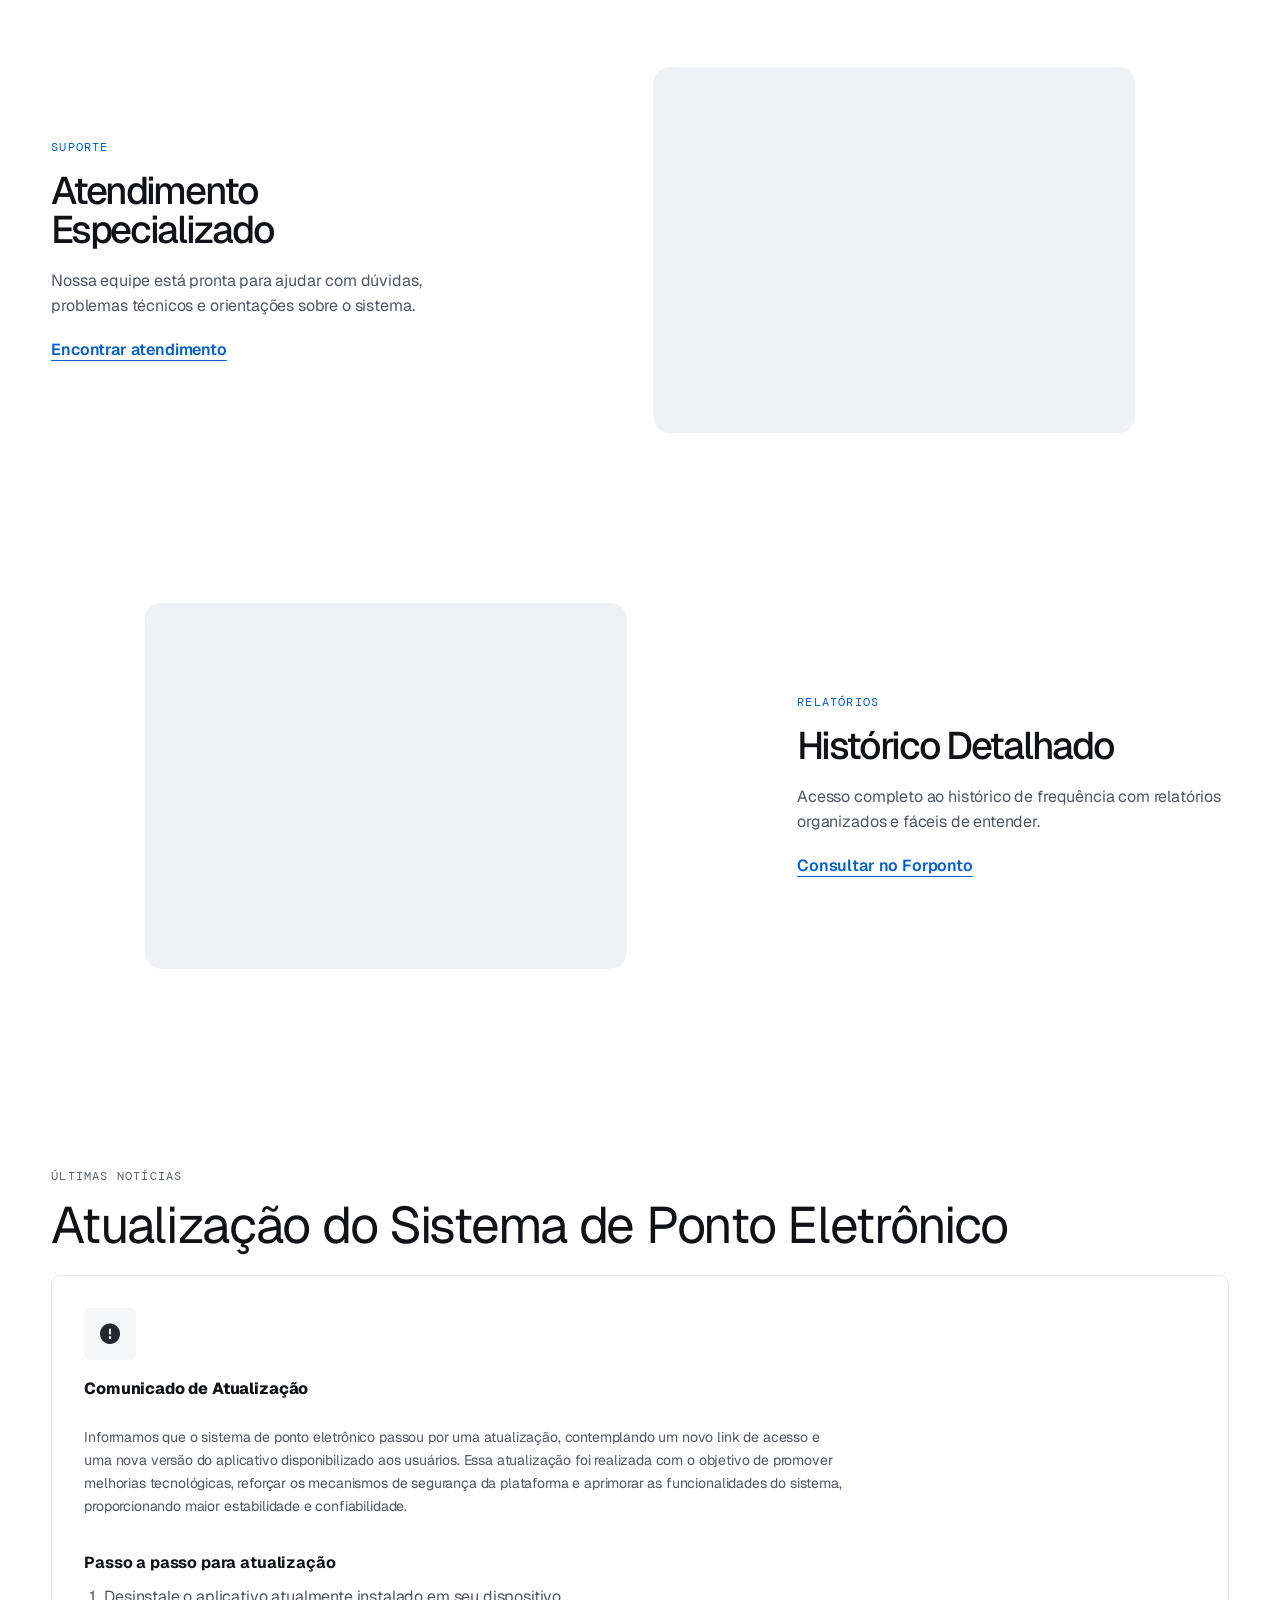
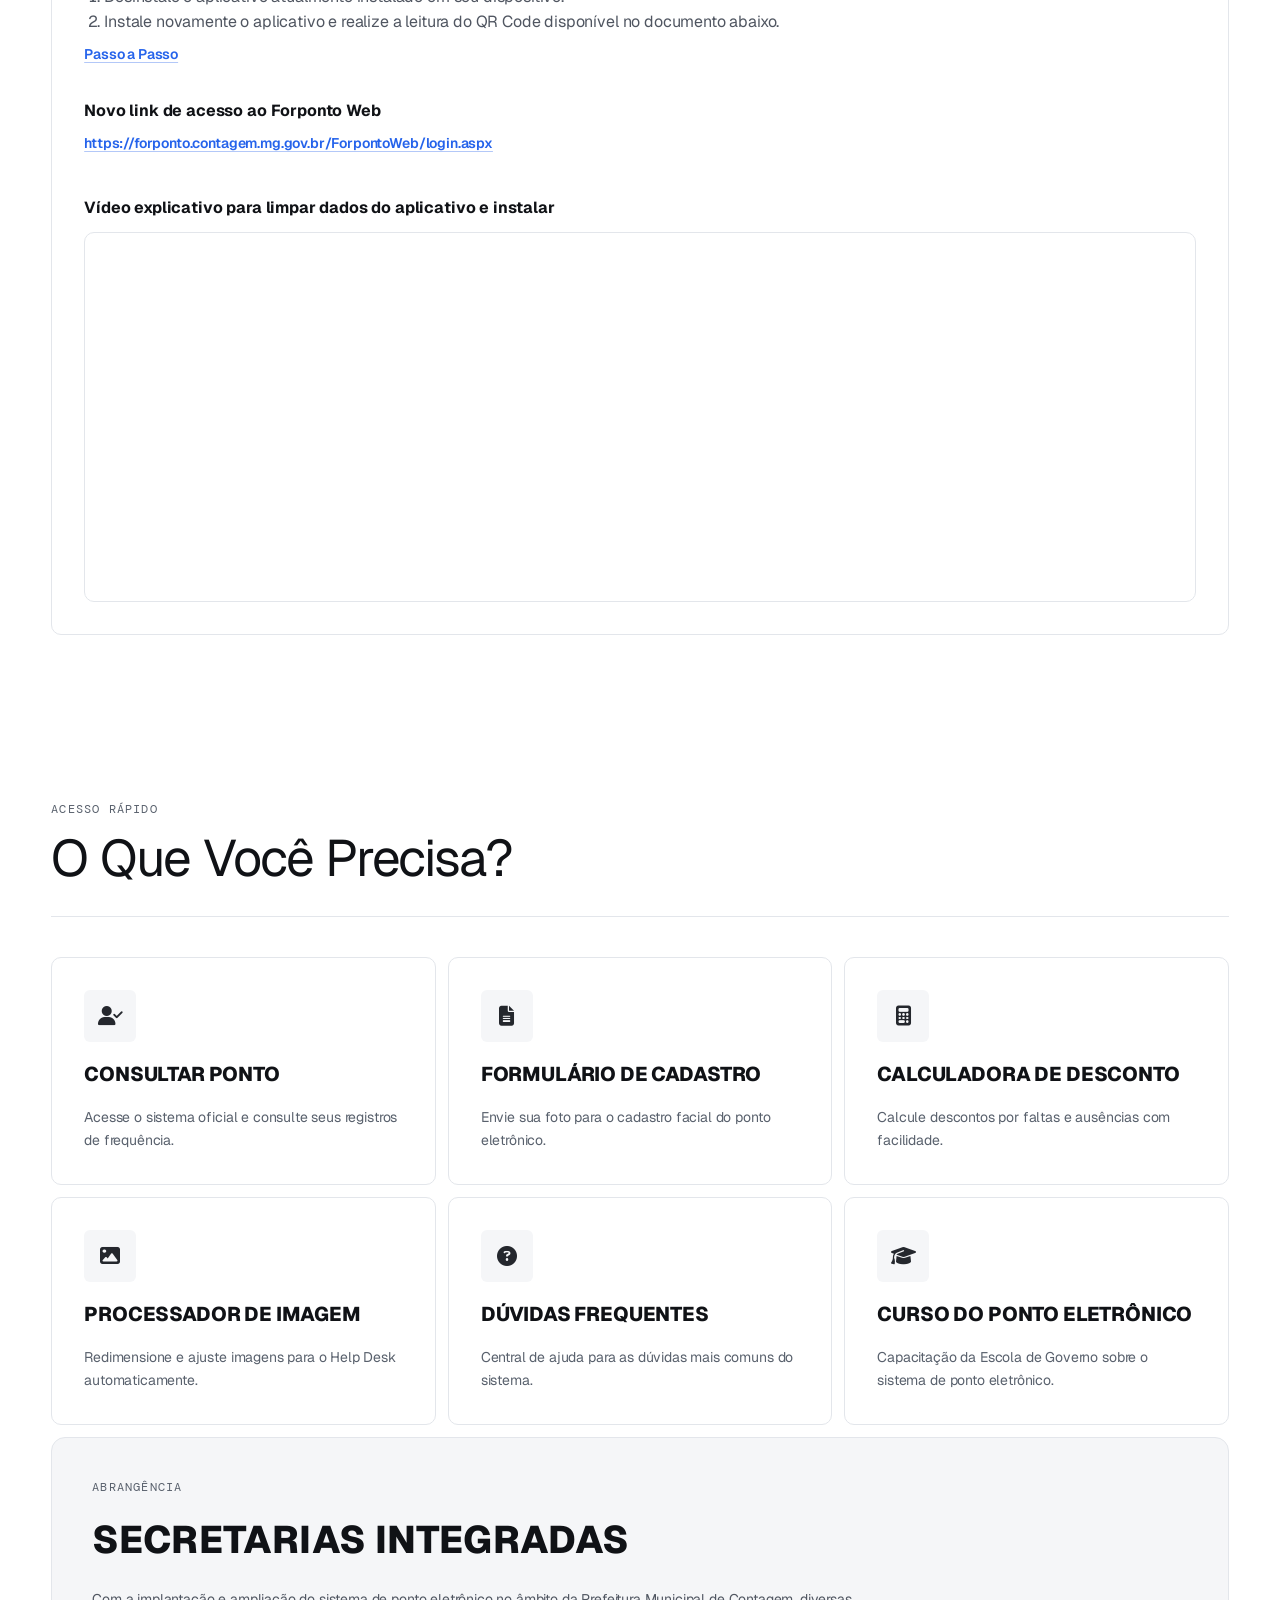
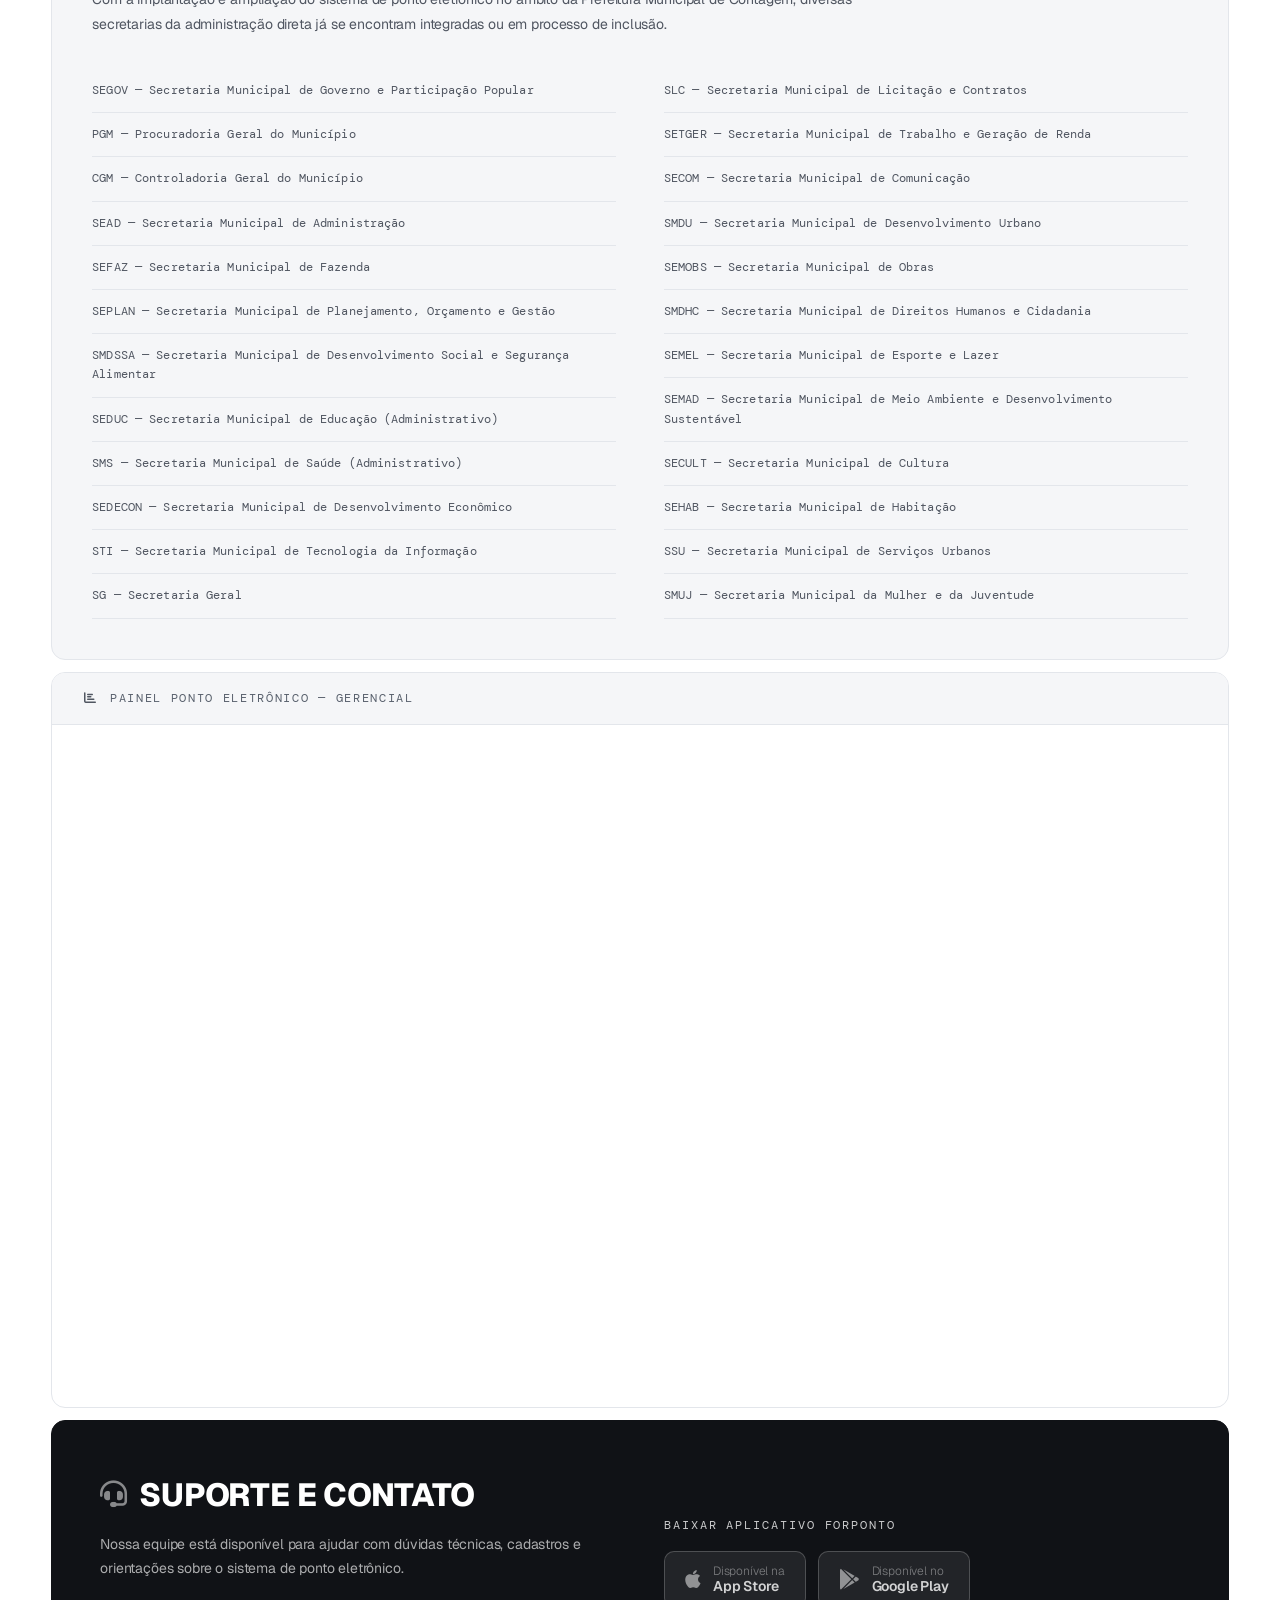
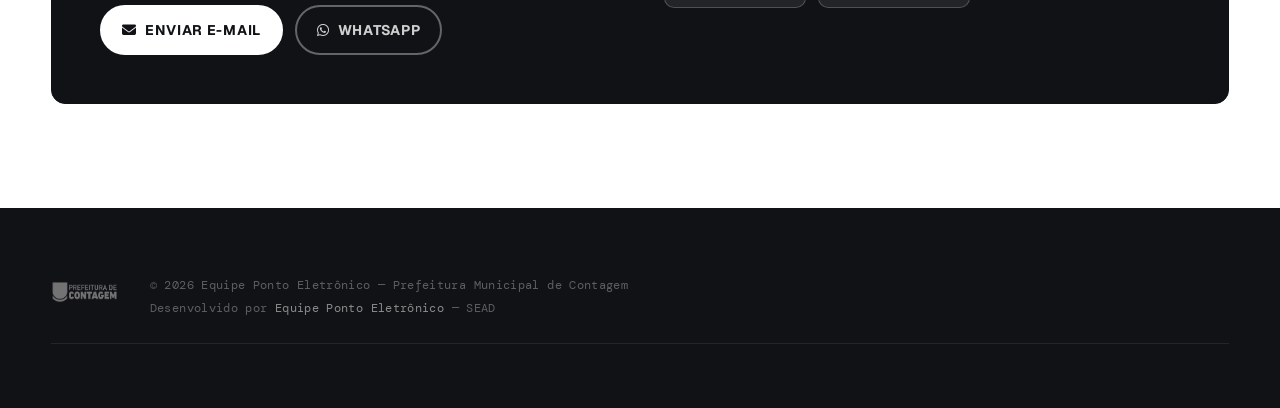
==== commit 083a7358: "Add files via upload" ====
--- a/index.html
+++ b/index.html
@@ -18,10 +18,11 @@
   <link href="https://cdnjs.cloudflare.com/ajax/libs/font-awesome/6.5.0/css/all.min.css" rel="stylesheet" />
   <link rel="stylesheet" href="accessibility.css" />
   <link rel="stylesheet" href="mobile-nav.css" />
-  <link rel="stylesheet" href="home.css" />
+  <link rel="stylesheet" href="home.css?v=20261126" />
   <noscript><link rel="stylesheet" href="home-static.css" /></noscript>
-  <script src="home.js" defer></script>
+  <script src="home.js?v=20261126" defer></script>
   <script src="home-highlights.js" defer></script>
+<link rel="stylesheet" href="portal-design.css" />
 </head>
 <body class="portal-home">
   <a class="skip-link" href="#main-content">Ir para o conteúdo principal</a>
@@ -81,14 +82,15 @@
           <div class="visual-sticky">
             <div class="demo-stage" aria-hidden="true">
               <div class="demo-orbit"></div>
+              <div class="terminal-path"></div>
               <div class="terminal">
-                <img class="terminal-image" src="assets/home/terminal.webp" srcset="assets/home/terminal-mobile.webp 430w, assets/home/terminal.webp 814w" sizes="(max-width: 900px) 220px, (max-height: 650px) 220px, 46vw" width="814" height="1086" alt="" fetchpriority="high" />
+                <img class="terminal-image" src="assets/home/terminal.webp" srcset="assets/home/terminal-mobile.webp 430w, assets/home/terminal.webp 814w" sizes="(max-width: 900px) 220px, min(46vw, 100svh - 190px, 880px)" width="814" height="1086" alt="" fetchpriority="high" />
                 <div class="terminal-screen">
                   <div class="standby"><svg viewBox="0 0 64 64" fill="none" stroke-width="1.5"><path d="M6 22V6h16m20 0h16v16M6 42v16h16m20 0h16V42"/><circle cx="32" cy="25" r="9"/><path d="M17 49c1-16 29-16 30 0"/></svg><span>PONTO ELETRÔNICO</span><div class="standby-lines"></div></div>
                   <span class="confirm-symbol">✓</span>
                 </div>
               </div>
-              <div class="photo-travel"><img src="assets/home/retrato-ficticio.webp" width="240" height="300" alt="" loading="lazy" /><span class="photo-corners"></span></div>
+              <div class="photo-travel"><img src="assets/home/retrato-ficticio.webp" width="240" height="300" alt="" loading="lazy" /><span class="photo-corners"></span><span class="portrait-scan"></span></div>
               <div class="time-travel">08:00</div>
               <div class="report-card"><p class="report-label">Exemplo fictício</p><h3>Espelho de ponto</h3><table><thead><tr><th>Data</th><th>Marcação</th><th>Tipo</th></tr></thead><tbody><tr><td>05/11</td><td class="destination"><span>08:00</span></td><td>Entrada</td></tr></tbody></table><p class="report-foot">Uma marcação na sua frequência.</p></div>
             </div>
@@ -134,88 +136,74 @@
         </div>
       </section>
 
-      <!-- CAROUSEL -->
-      <section class="modern-carousel scroll-highlights" id="informacoes" aria-labelledby="highlights-title"><div class="highlights-pin"><div class="highlights-heading"><span class="step-label">Serviços e orientações</span><h2 id="highlights-title">Informações para sua rotina.</h2></div>
-        <div class="carousel-wrapper">
-          <div class="carousel-track" id="carouselTrack">
-
-            <div class="carousel-item active">
-              <div class="carousel-content">
-                <div class="carousel-image">
+      <!-- SERVIÇOS E ORIENTAÇÕES -->
+      <section class="scroll-highlights" id="informacoes" aria-labelledby="highlights-title">
+        <header class="highlights-heading"><h2 id="highlights-title">Serviços e orientações</h2><p>Documentos, aplicativo e suporte para acompanhar seu ponto.</p></header>
+        <div class="highlights-stories">
+
+            <article class="highlight-story">
+                <div class="highlight-image">
                   <img src="https://lh3.googleusercontent.com/d/1boR5geD3cC2OT7HCd71V7aV7h6JuxRzr" alt="Sistema de Ponto Eletrônico" loading="lazy"/>
                 </div>
-                <div class="carousel-text">
+                <div class="highlight-copy">
                   <span class="eyebrow">Digital &amp; Seguro</span>
                   <h3>Sistema de Ponto Moderno</h3>
                   <p>Controle de frequência digital seguro e eficiente para todos os servidores da Prefeitura de Contagem.</p>
                 </div>
-              </div>
-            </div>
-
-            <div class="carousel-item">
-              <div class="carousel-content">
-                <div class="carousel-image">
+            </article>
+
+            <article class="highlight-story">
+                <div class="highlight-image">
                   <a href="https://drive.google.com/uc?id=19SWZsRNQ-8Bsw2WJKbl1MmO6sEXyFOXp" target="_self">
                     <img src="https://lh3.googleusercontent.com/d/1CUlh1LubDzA6FD3umnxBwYyg--aT_yEx" alt="Legislação do Ponto Eletrônico" loading="lazy"/>
                   </a>
                 </div>
-                <div class="carousel-text">
+                <div class="highlight-copy">
                   <span class="eyebrow">Legislação</span>
                   <h3>Marco Legal do Controle de Ponto</h3>
                   <p>Decreto Nº 1237, de 06 de Junho de 2024</p>
                   <p>Portaria SEAD Nº. 13, de 04 de Junho de 2025</p><a class="home-link" href="https://drive.google.com/uc?id=19SWZsRNQ-8Bsw2WJKbl1MmO6sEXyFOXp">Consultar legislação</a>
                 </div>
-              </div>
-            </div>
-
-            <div class="carousel-item">
-              <div class="carousel-content">
-                <button type="button" class="carousel-image app-download-image" onclick="redirectToAppStore()" aria-label="Baixar aplicativo Forponto">
+            </article>
+
+            <article class="highlight-story">
+                <div class="highlight-image">
                   <img src="https://lh3.googleusercontent.com/d/1h_pU8L-ES1XYBt2Xg-W1vllGnlDdbgXD" alt="" loading="lazy"/>
-                  <div class="download-overlay">
-                    <i class="fas fa-download" aria-hidden="true"></i>
-                    <span>Baixar App</span>
-                  </div>
-                </button>
-                <div class="carousel-text">
+                </div>
+                <div class="highlight-copy">
                   <span class="eyebrow">Mobile</span>
                   <h3>Acesso via Smartphone</h3>
                   <p>Consulte registros, baixe relatórios e acompanhe sua frequência diretamente pelo celular.</p>
-                  <div class="os-detection" id="osDetection"><small>Detectando plataforma...</small></div>
-                </div>
-              </div>
-            </div>
-
-            <div class="carousel-item">
-              <div class="carousel-content">
-                <div class="carousel-image">
+                  <div class="highlight-downloads" aria-label="Baixar Forponto">
+                    <a class="btn btn-outline" href="https://apps.apple.com/br/app/forponto-mobile/id6754690842" target="_blank" rel="noopener noreferrer">App Store</a>
+                    <a class="btn btn-outline" href="https://play.google.com/store/apps/details?id=br.com.tasksistemas.forpontomobile" target="_blank" rel="noopener noreferrer">Google Play</a>
+                  </div>
+                </div>
+            </article>
+
+            <article class="highlight-story">
+                <div class="highlight-image">
                   <img src="https://lh3.googleusercontent.com/d/1dtRwEeJxICbb_ubb5tHD4nhTMYv47X8U" alt="Suporte Técnico" loading="lazy"/>
                 </div>
-                <div class="carousel-text">
+                <div class="highlight-copy">
                   <span class="eyebrow">Suporte</span>
                   <h3>Atendimento Especializado</h3>
                   <p>Nossa equipe está pronta para ajudar com dúvidas, problemas técnicos e orientações sobre o sistema.</p><a class="home-link" href="#suporte-title">Encontrar atendimento</a>
                 </div>
-              </div>
-            </div>
-
-            <div class="carousel-item">
-              <div class="carousel-content">
-                <div class="carousel-image">
+            </article>
+
+            <article class="highlight-story">
+                <div class="highlight-image">
                   <img src="https://lh3.googleusercontent.com/d/1odnmFB0usfYO13DNaLhBCLWtjs7AmWb0" alt="Relatórios" loading="lazy"/>
                 </div>
-                <div class="carousel-text">
+                <div class="highlight-copy">
                   <span class="eyebrow">Relatórios</span>
                   <h3>Histórico Detalhado</h3>
                   <p>Acesso completo ao histórico de frequência com relatórios organizados e fáceis de entender.</p><a class="home-link" href="https://forponto.contagem.mg.gov.br/ForpontoWeb/login.aspx" target="_blank" rel="noopener noreferrer">Consultar no Forponto</a>
                 </div>
-              </div>
-            </div>
-
-          </div>
-        </div>
-
-      </div></section>
+            </article>
+        </div>
+      </section>
 
       <!-- ÚLTIMAS NOTÍCIAS -->
       <section class="section-sm latest-news" aria-label="Últimas notícias">
--- a/home.css
+++ b/home.css
@@ -103,7 +103,7 @@
   .home-button { padding-inline: 18px; }
   .report-card { padding: 14px; width: 70%; }
 }
-@media (max-width: 900px), (max-height: 650px) {
+@media (max-width: 900px) {
   .journey-layout { display: flex; flex-direction: column; padding-inline: 24px; gap: 0; }
   .journey::before { left: 0; }
   .home-intro { order: 0; min-height: auto; padding: 44px 0 30px; }
@@ -174,13 +174,18 @@
   .portal-home .site-nav .inner { gap: 12px; }
   .portal-home .nav-links a { padding-inline: 10px; }
 }
-@media (max-width: 900px), (max-height: 650px) {
+@media (min-width: 901px) and (max-height: 700px) {
+  .motion-ready .home-intro h1 { font-size: clamp(2.5rem, 4.5vw, 4rem); margin-block: 18px; }
+  .motion-ready .home-intro .home-actions { margin-top: 20px; }
+  .motion-ready .home-intro .intro-bottom { margin-top: 24px; padding-top: 14px; }
+}
+@media (max-width: 900px) {
   .portal-home { --home-gutter: 24px; }
   .portal-home .container, .portal-home .site-nav .inner { padding-inline: var(--home-gutter); }
   .motion-ready .journey { height: 420svh; }
   .motion-ready .journey-layout { display: block; }
   .motion-ready .home-intro, .motion-ready .home-step { position: absolute; left: var(--home-gutter); right: var(--home-gutter); width: auto; max-width: 620px; margin-inline: auto; padding: 0; }
-  .motion-ready .home-intro { top: 18px; }
+  .motion-ready .home-intro { top: var(--mobile-intro-top, 18px); }
   .motion-ready .home-kicker { font-size: .75rem; letter-spacing: 0; }
   .motion-ready .home-kicker-brand span { padding-inline: 4px; }
   .motion-ready .home-intro h1 { font-size: clamp(2.1rem, 7.8vw, 3rem); margin: 14px 0; }
@@ -191,10 +196,10 @@
   .motion-ready #installPortal { margin-top: 10px; font-size: .875rem; }
   .motion-ready .intro-bottom { margin-top: 12px; padding-top: 0; border: 0; }
   .motion-ready .intro-bottom p { display: none; }
-  .motion-ready .visual-column { position: absolute; top: 0; left: var(--home-gutter); right: var(--home-gutter); width: auto; margin: 0; }
+  .motion-ready .visual-column { position: absolute; top: 0; left: var(--home-gutter); right: var(--home-gutter); width: auto; margin: 0; transform-origin: center top; }
   .motion-ready .demo-stage { --scene-height: clamp(180px, 26svh, 260px); width: min(100%, 400px); height: var(--scene-height); aspect-ratio: auto; }
   .motion-ready .demo-orbit { width: auto; height: 94%; aspect-ratio: 1; top: 3%; left: 50%; transform: translateX(-50%); }
-  .motion-ready .terminal { width: calc(var(--scene-height) * .825); left: calc(50% - var(--scene-height) * .4125); top: -4%; }
+  .motion-ready .terminal { width: calc(var(--scene-height) * .75); left: calc(50% - var(--scene-height) * .375); top: -2%; }
   .motion-ready .visual-footer { padding: 4px 0 0; max-width: 400px; }
   .motion-ready .demo-steps { gap: 12px; border-bottom: 0; padding-bottom: 0; }
   .motion-ready .demo-steps li { padding-top: 6px; font-size: .875rem; }
@@ -223,6 +228,15 @@
   .motion-ready .home-step h2 { font-size: 1.65rem; margin-block: 10px; }
   .motion-ready .report-card { width: 82%; padding: 10px; }
 }
+@media (max-width: 900px) and (max-height: 700px) {
+  .motion-ready .journey-layout { --mobile-intro-top: 12px; }
+  .motion-ready .home-intro h1 { font-size: clamp(1.9rem, 6.8vw, 2.625rem); margin-block: 8px; }
+  .motion-ready .home-lead, .motion-ready .home-step p { line-height: 1.4; }
+  .motion-ready .home-actions { margin-top: 12px; }
+  .motion-ready .home-button { min-height: 44px; padding-block: 8px; }
+  .motion-ready .home-intro .frequency-hint, .motion-ready .home-intro #installPortal, .motion-ready .home-intro .intro-bottom { margin-top: 6px; }
+  .motion-ready .home-step h2 { margin-block: 8px; }
+}
 @media print {
   .motion-ready .journey { height: auto; }
   .motion-ready .journey-layout { position: static; height: auto; display: block; }
@@ -236,52 +250,53 @@
   .motion-ready.has-mobile-bank-nav .chat-fab .chat-fab-icon { font-size: 1rem; }
 }
 
-/* Existing information images now use the same native, reversible scroll model. */
-.scroll-highlights { --text-primary: #16160f; --text-secondary: #5c5b55; --surface: #fff; --border: #e8e7e2; --home-muted: #5c5b55; --home-blue: var(--blue-500); background: #fff; padding: 0 !important; }
-#informacoes { scroll-margin-top: var(--home-nav-height); }
-.highlights-heading h2 { font: 400 clamp(1.8rem, 3vw, 3.25rem)/1.1 var(--font-display); letter-spacing: -.025em; margin-top: 10px; color: #16160f; }
-.scroll-highlights .carousel-wrapper { width: 100%; border: 0; border-radius: 14px; background: #fff; }
-.scroll-highlights .carousel-content { grid-template-columns: 1.1fr 1fr; }
-.scroll-highlights .carousel-item { transition: none; }
-.scroll-highlights .carousel-image { background: #f8f8f6; border: 0; padding: 0; }
-.scroll-highlights .carousel-image img { transition: none; }
-.scroll-highlights .carousel-text { border: 0; background: #fff; gap: 16px; padding: clamp(24px, 4vw, 70px); }
-.scroll-highlights .carousel-text h3 { font: 400 clamp(1.7rem, 2.6vw, 3rem)/1.1 var(--font-display); text-transform: none; letter-spacing: -.025em; }
-.scroll-highlights .carousel-text p { font-size: 1rem; line-height: 1.6; }
-.scroll-highlights .carousel-text .home-link { font-size: 1rem; align-self: flex-start; }
-.highlights-controls { display: none; }
-.scroll-highlights:not(.highlights-ready) .carousel-track { display: grid; gap: 24px; height: auto; min-height: 0; }
-.scroll-highlights:not(.highlights-ready) .carousel-item { position: relative; opacity: 1; visibility: visible; height: auto; pointer-events: auto; }
-.scroll-highlights:not(.highlights-ready) .carousel-content { min-height: 350px; height: auto; }
-.highlights-ready { height: 360svh; }
-.highlights-ready .highlights-pin { position: sticky; top: var(--home-nav-height); height: calc(100svh - var(--home-nav-height) - var(--home-bottom-nav, 0px)); display: flex; flex-direction: column; justify-content: center; gap: 24px; padding-block: 16px; }
-.highlights-ready .carousel-wrapper { flex: 0 0 auto; }
-.highlights-ready .carousel-track { height: min(56svh, 620px); min-height: 0; }
-.highlights-ready .carousel-item { visibility: hidden; }
-.highlights-ready .carousel-item.active { visibility: visible; }
-.highlights-ready .highlights-controls { display: flex; flex-wrap: wrap; justify-content: center; gap: 8px 18px; }
-.highlights-controls button { color: #5c5b55; background: transparent; border: 0; border-bottom: 2px solid #eee; padding: 8px 12px; font: 400 .875rem var(--font-body); cursor: pointer; }
-.highlights-controls button[aria-current] { color: var(--blue-500); border-color: var(--blue-500); }
-@media (max-width: 900px), (max-height: 650px) {
-  .highlights-ready { height: 360svh; }
-  .highlights-ready .highlights-pin { gap: 12px; padding-block: 10px; }
-  .highlights-heading h2 { font-size: 1.45rem; line-height: 1.15; margin-top: 6px; }
-  .highlights-heading .step-label { font-size: .75rem; }
-  .highlights-ready .carousel-track { height: min(490px, calc(100svh - var(--home-nav-height) - var(--home-bottom-nav, 0px) - 200px)); }
-  .scroll-highlights .carousel-content { grid-template-columns: 1fr; grid-template-rows: clamp(130px, 20svh, 175px) 1fr; }
-  .scroll-highlights .carousel-image { height: auto; }
-  .scroll-highlights .carousel-text { padding: 16px; gap: 8px; }
-  .scroll-highlights .carousel-text h3 { font-size: 1.4rem; }
-  .scroll-highlights .carousel-text p { line-height: 1.45; }
-  .scroll-highlights .os-detection { margin: 0; }
-  .scroll-highlights .carousel-text .eyebrow { font-size: .75rem; }
-  .highlights-controls button { padding: 6px 8px; }
-  .highlights-ready .highlights-controls { gap: 4px 8px; }
-}
-@media print {
-  .highlights-ready { height: auto; }
-  .highlights-ready .highlights-pin { height: auto; position: static; display: block; }
-  .highlights-ready .carousel-track { height: auto; display: block; }
-  .highlights-ready .carousel-item { height: auto; position: static; visibility: visible !important; opacity: 1 !important; break-inside: avoid; }
-  .highlights-controls { display: none !important; }
-}
+/* Photo stories stay in document order while the crop and focal point follow scroll. */
+.scroll-highlights { padding: clamp(48px, 7vw, 108px) 0; }
+.highlights-heading { display: flex; flex-wrap: wrap; align-items: end; justify-content: space-between; gap: 18px; padding-bottom: 30px; border-bottom: 1px solid var(--border); }
+.highlights-heading h2 { font-size: clamp(2.15rem, 5vw, 5.5rem); font-weight: 500; line-height: .98; letter-spacing: -.075em; }
+.highlights-heading p { max-width: 34ch; color: var(--text-secondary); }
+.highlights-stories { display: grid; gap: clamp(28px, 7vw, 96px); padding-top: clamp(30px, 6vw, 80px); }
+.highlight-story { display: grid; grid-template-columns: minmax(0, 1.55fr) minmax(0, 1fr); align-items: center; gap: clamp(24px, 6vw, 100px); }
+.highlight-image { position: relative; display: block; width: 100%; aspect-ratio: 1.5; min-width: 0; overflow: hidden; padding: 0; border: 0; border-radius: 16px; background: var(--surface-2); clip-path: inset(var(--photo-inset-y, 0%) var(--photo-inset-x, 0%) round 16px); }
+.highlight-image a { display: block; height: 100%; }
+.highlight-image:focus-within { clip-path: none; }
+.highlight-image a:focus-visible { outline-offset: -6px; }
+.highlight-image img { display: block; width: 100%; height: 100%; object-fit: cover; transform: translateY(var(--photo-y, 0%)) scale(var(--photo-scale, 1)); }
+.highlight-copy { padding-block: 24px; }
+.highlight-copy .eyebrow { display: block; color: var(--accent); margin-bottom: 14px; }
+.highlight-copy h3 { font-size: clamp(1.85rem, 3vw, 3.65rem); font-weight: 500; letter-spacing: -.06em; line-height: 1.03; margin-bottom: 18px; }
+.highlight-copy p { max-width: 52ch; color: var(--text-secondary); line-height: 1.6; }
+.highlight-copy .home-link { display: inline-block; margin-top: 18px; }
+.highlight-downloads { display: flex; flex-wrap: wrap; gap: 10px; margin-top: 20px; }
+.highlight-downloads .btn { min-height: 42px; }
+@media (min-width: 801px) {
+  .highlight-story:nth-child(even) { grid-template-columns: minmax(0, 1fr) minmax(0, 1.55fr); }
+  .highlight-story:nth-child(even) .highlight-image { grid-column: 2; grid-row: 1; }
+  .highlight-story:nth-child(even) .highlight-copy { grid-column: 1; grid-row: 1; }
+}
+@media (max-width: 800px) {
+  .highlight-story { grid-template-columns: minmax(0, 1fr); gap: 16px; }
+  .highlight-image { aspect-ratio: 1.36; }
+  .highlight-copy { padding-block: 0 16px; }
+}
+@media (prefers-reduced-motion: reduce), print {
+  .highlight-image { clip-path: none; }
+  .highlight-image img { transform: none; }
+}
+
+.journey { --home-ink: #101216; --home-muted: #505661; --text-primary: #101216; --text-secondary: #505661; --home-line: #e3e6eb; }
+.motion-ready .home-intro h1, .motion-ready .home-step h2 { letter-spacing: -.068em; font-weight: 500; }
+.demo-orbit { border-color: #dae7f7; background: radial-gradient(circle, #e6f1ff 0%, #f4f8ff 47%, #fff 72%); transform: scale(var(--field-scale, 1)); }
+.demo-orbit::before { border-color: #dfe9f7; }
+.demo-orbit::after { border-color: #edf3fa; }
+.motion-ready .demo-stage { perspective: 850px; }
+.terminal-image { filter: drop-shadow(14px 24px 20px rgb(13 35 66 / .2)); }
+.terminal-screen { background: repeating-linear-gradient(0deg, transparent 0 13px, rgb(151 204 255 / .07) 14px), linear-gradient(150deg,#122f4a,#0b141f); }
+.portrait-scan { position: absolute; inset: 9px; overflow: hidden; border-radius: 4px; opacity: var(--scan-opacity, 0); }
+.portrait-scan::before { content: ''; position: absolute; inset: 0 0 auto; top: var(--scan-offset, 0%); height: 2px; background: #b9ecff; box-shadow: 0 0 15px 4px #209cff; }
+.terminal-path { position: absolute; height: 1px; transform-origin: left; z-index: 7; opacity: var(--wire-opacity, 0); background: repeating-linear-gradient(90deg, #559bfa 0 5px, transparent 5px 9px); }
+.report-card { border-color: #d9e6f5; box-shadow: 0 22px 66px rgb(18 47 84 / .15); }
+@media (max-width: 900px) {
+  .motion-ready .demo-orbit { transform: translateX(-50%) scale(var(--field-scale, 1)); }
+}
+
--- a/portal-design.css
+++ b/portal-design.css
@@ -0,0 +1,81 @@
+/* Shared visual language for the public portal and its tools. */
+@import url('https://fonts.googleapis.com/css2?family=Geist:wght@400;500;600;700&display=swap');
+
+:root {
+  --font-display: 'Geist', 'DM Sans', Arial, sans-serif;
+  --font-body: var(--font-display);
+  --blue-50: #eef5ff;
+  --blue-100: #d6e6ff;
+  --blue-300: #8fbbff;
+  --blue-500: #005ecf;
+  --blue-600: #0052b6;
+  --blue-700: #00459d;
+  --stone-900: #101216;
+  --stone-800: #24272d;
+  --stone-600: #505661;
+  --stone-100: #e3e6eb;
+  --stone-200: #c8ced8;
+  --stone-50: #eff1f4;
+  --off-white: #f5f6f8;
+  --portal-gutter: clamp(20px, 4vw, 76px);
+  --portal-tray: #eff1f4;
+  --portal-tray-active: #fff;
+  --text-muted: #59616d;
+  --header-bg: rgb(255 255 255 / .94);
+  --shadow-md: 0 12px 36px rgb(17 27 46 / .07);
+  --radius-lg: 10px;
+  --radius-xl: 14px;
+}
+[data-theme='dark'] {
+  --bg: #111318;
+  --bg-alt: #161920;
+  --surface: #191d24;
+  --surface-2: #222730;
+  --surface-3: #2b313b;
+  --text-muted: #adb7c8;
+  --header-bg: rgb(17 19 24 / .94);
+  --portal-tray: #232831;
+  --portal-tray-active: #343c49;
+}
+
+body { font-family: var(--font-body); }
+.site-nav .inner, .portal-home .site-nav .inner { min-height: 64px; height: auto; max-width: none; padding-inline: var(--portal-gutter); }
+.site-nav .nav-logo { gap: 10px; }
+.site-nav .nav-logo-text { font-weight: 600; letter-spacing: -.045em; }
+.site-nav .theme-toggle-btn { border: 0; border-radius: 50%; background: var(--portal-tray); }
+@media (min-width: 901px) {
+  .site-nav .inner, .portal-home .site-nav .inner { display: grid; grid-template-columns: minmax(0, 1fr) auto minmax(0, 1fr); gap: 12px; }
+  .site-nav .nav-logo { justify-self: start; }
+  .site-nav .nav-actions { justify-self: end; }
+  .site-nav .nav-links { padding: 4px; border-radius: 11px; gap: 2px; background: var(--portal-tray); }
+  .site-nav .nav-links a { display: block; border-radius: 8px; white-space: nowrap; padding: 9px clamp(8px, 1vw, 16px); letter-spacing: -.02em; font-weight: 500; }
+  .site-nav .nav-links a:is(:hover, [aria-current='page'], .active):not(.btn-primary) { color: var(--text-primary); background: var(--portal-tray-active); }
+  .site-nav .nav-links .btn-primary { min-width: 76px; text-align: center; }
+}
+@media (901px <= width <= 1100px) {
+  .site-nav .nav-logo-text { display: none; }
+}
+@media (max-width: 900px) {
+  .has-mobile-bank-nav .mobile-bank-nav { padding-inline: max(12px, env(safe-area-inset-left)); border-radius: 18px 18px 0 0; background: var(--header-bg); backdrop-filter: blur(16px); }
+  .mobile-bank-item { font-family: var(--font-body); font-size: .6875rem; }
+  .mobile-bank-card { font-family: var(--font-body); font-size: .875rem; color: var(--text-primary); }
+}
+
+body:not(.portal-home) #main-content > .container { max-width: 1450px; padding-inline: var(--portal-gutter); }
+.control-page .control-container { width: min(1500px, calc(100% - 2 * var(--portal-gutter))); padding-top: clamp(32px, 5vw, 72px); }
+.page-wrapper :is(.page-hero, .calc-header), body .hero-band.faq-hero {
+  color: var(--text-primary); background: var(--bg-alt); border: 1px solid var(--border);
+  border-radius: var(--radius-xl); box-shadow: none;
+}
+body .hero-band.faq-hero { border-radius: 0; border-inline: 0; }
+.page-wrapper :is(.page-hero, .calc-header) :is(h1, .eyebrow, p, i), body .hero-band.faq-hero :is(.display-1, .eyebrow, .lead) { color: var(--text-primary); }
+body .hero-band.faq-hero .lead { color: var(--text-secondary); }
+.page-wrapper :is(.page-hero, .calc-header) h1, .control-page .control-heading h1, body .hero-band.faq-hero .display-1 { font-weight: 500; letter-spacing: -.06em; text-transform: none; }
+.page-wrapper :is(.page-hero, .calc-header) h1 > i, .control-page .control-heading h1 > i { color: var(--accent); }
+.page-wrapper :is(.page-hero, .calc-header) p { font-size: 1rem; color: var(--text-secondary); }
+.hero-band.faq-hero .profile-card { color: var(--text-primary); background: var(--surface); border-color: var(--border-mid); }
+.hero-band.faq-hero .profile-card :is(h3, p, .card-cta) { color: var(--text-primary); }
+.hero-band.faq-hero .profile-icon { color: var(--accent); background: var(--accent-light); }
+.mobile-bank-sheet .mobile-bank-card:hover { border-color: var(--accent); }
+:where(.portal-home, .page-wrapper) :is(a,button,input,select,textarea):focus-visible { outline: 2px solid var(--accent); outline-offset: 3px; }
+@media print { .site-nav, .mobile-bank-nav { display: none !important; } }
